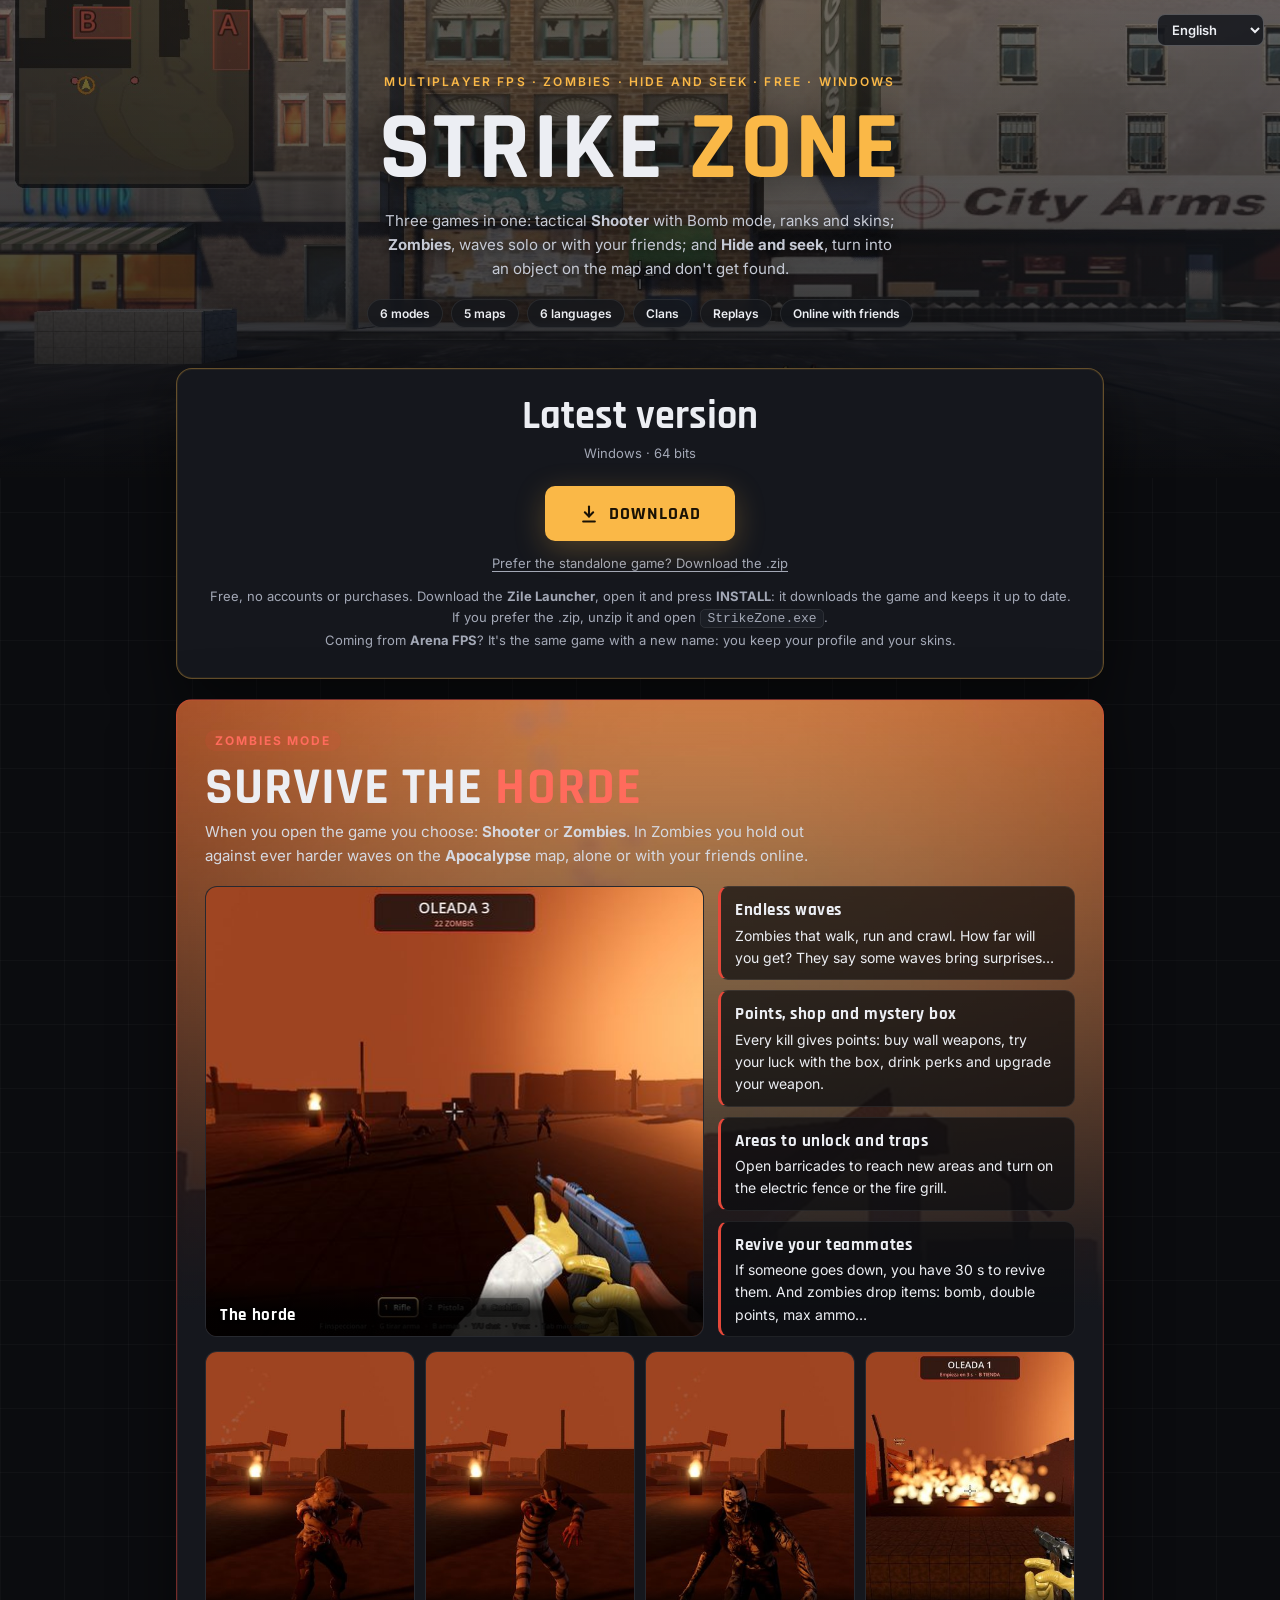
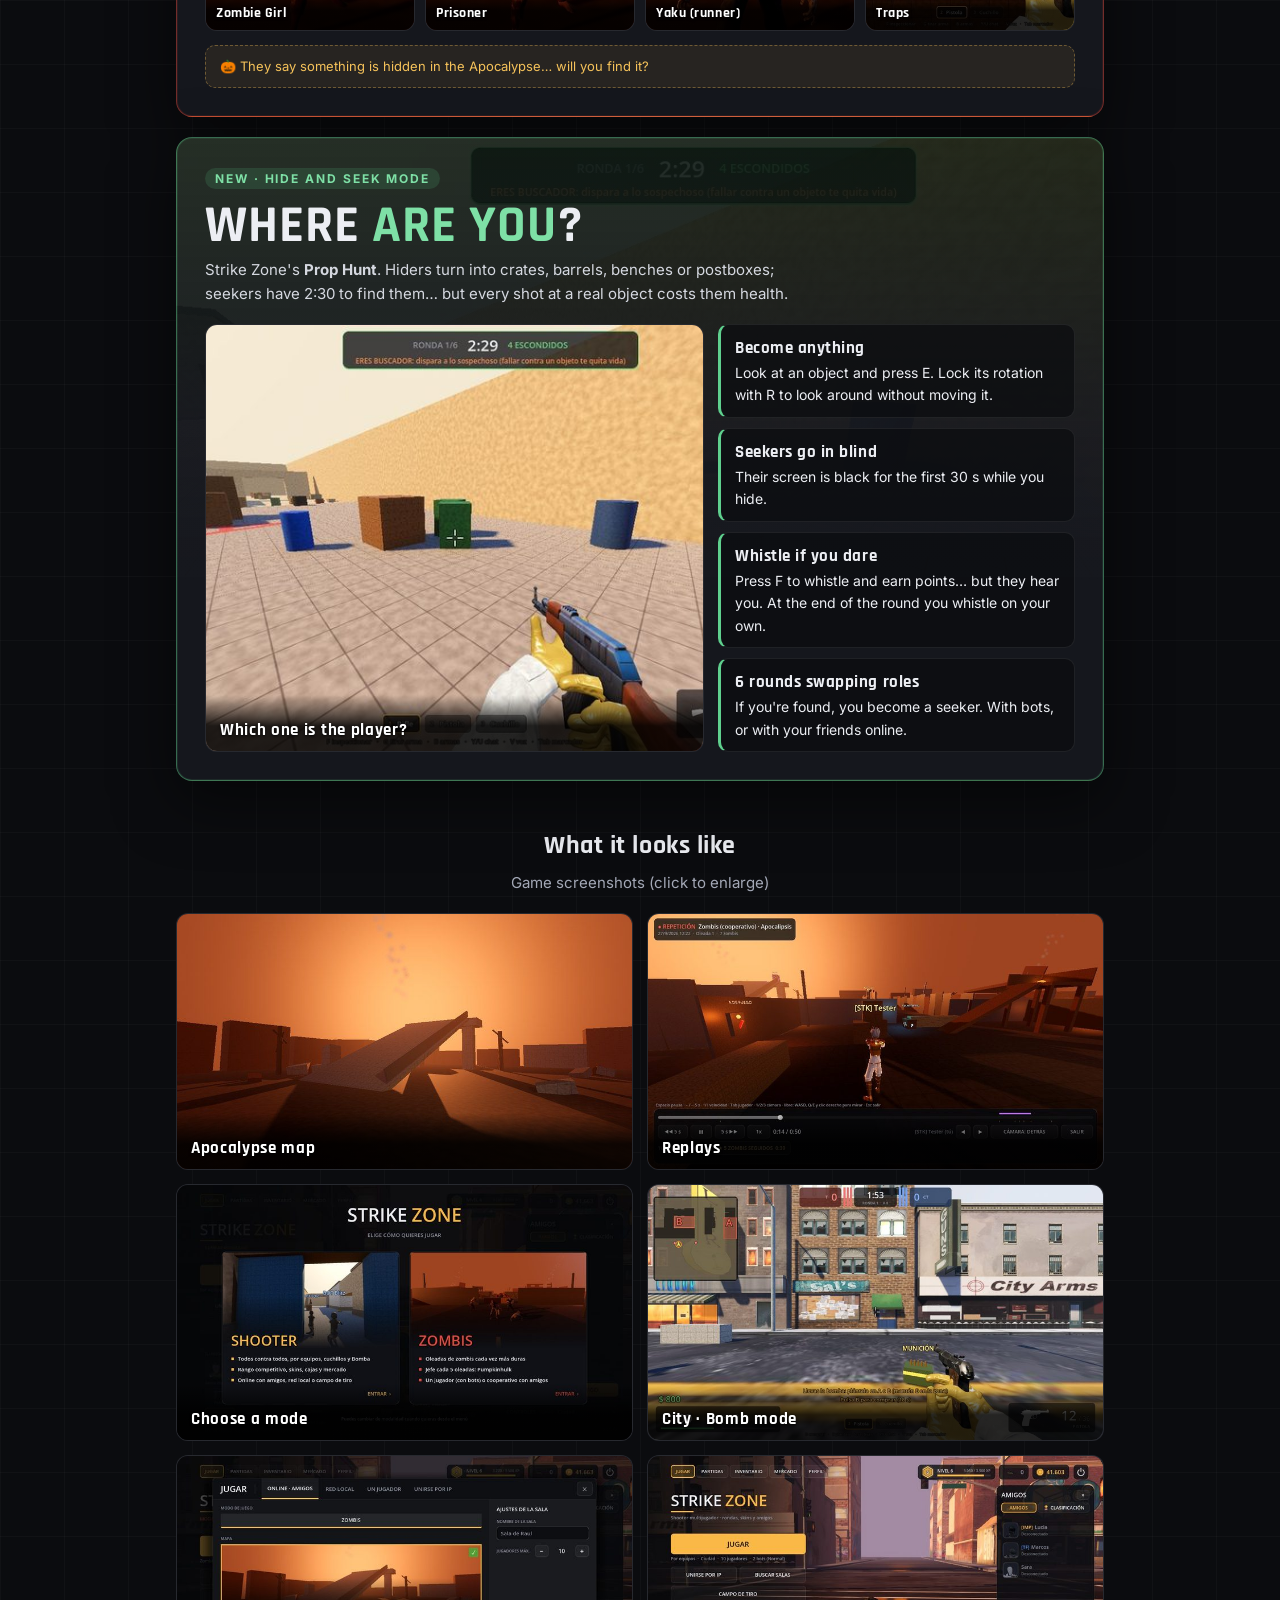
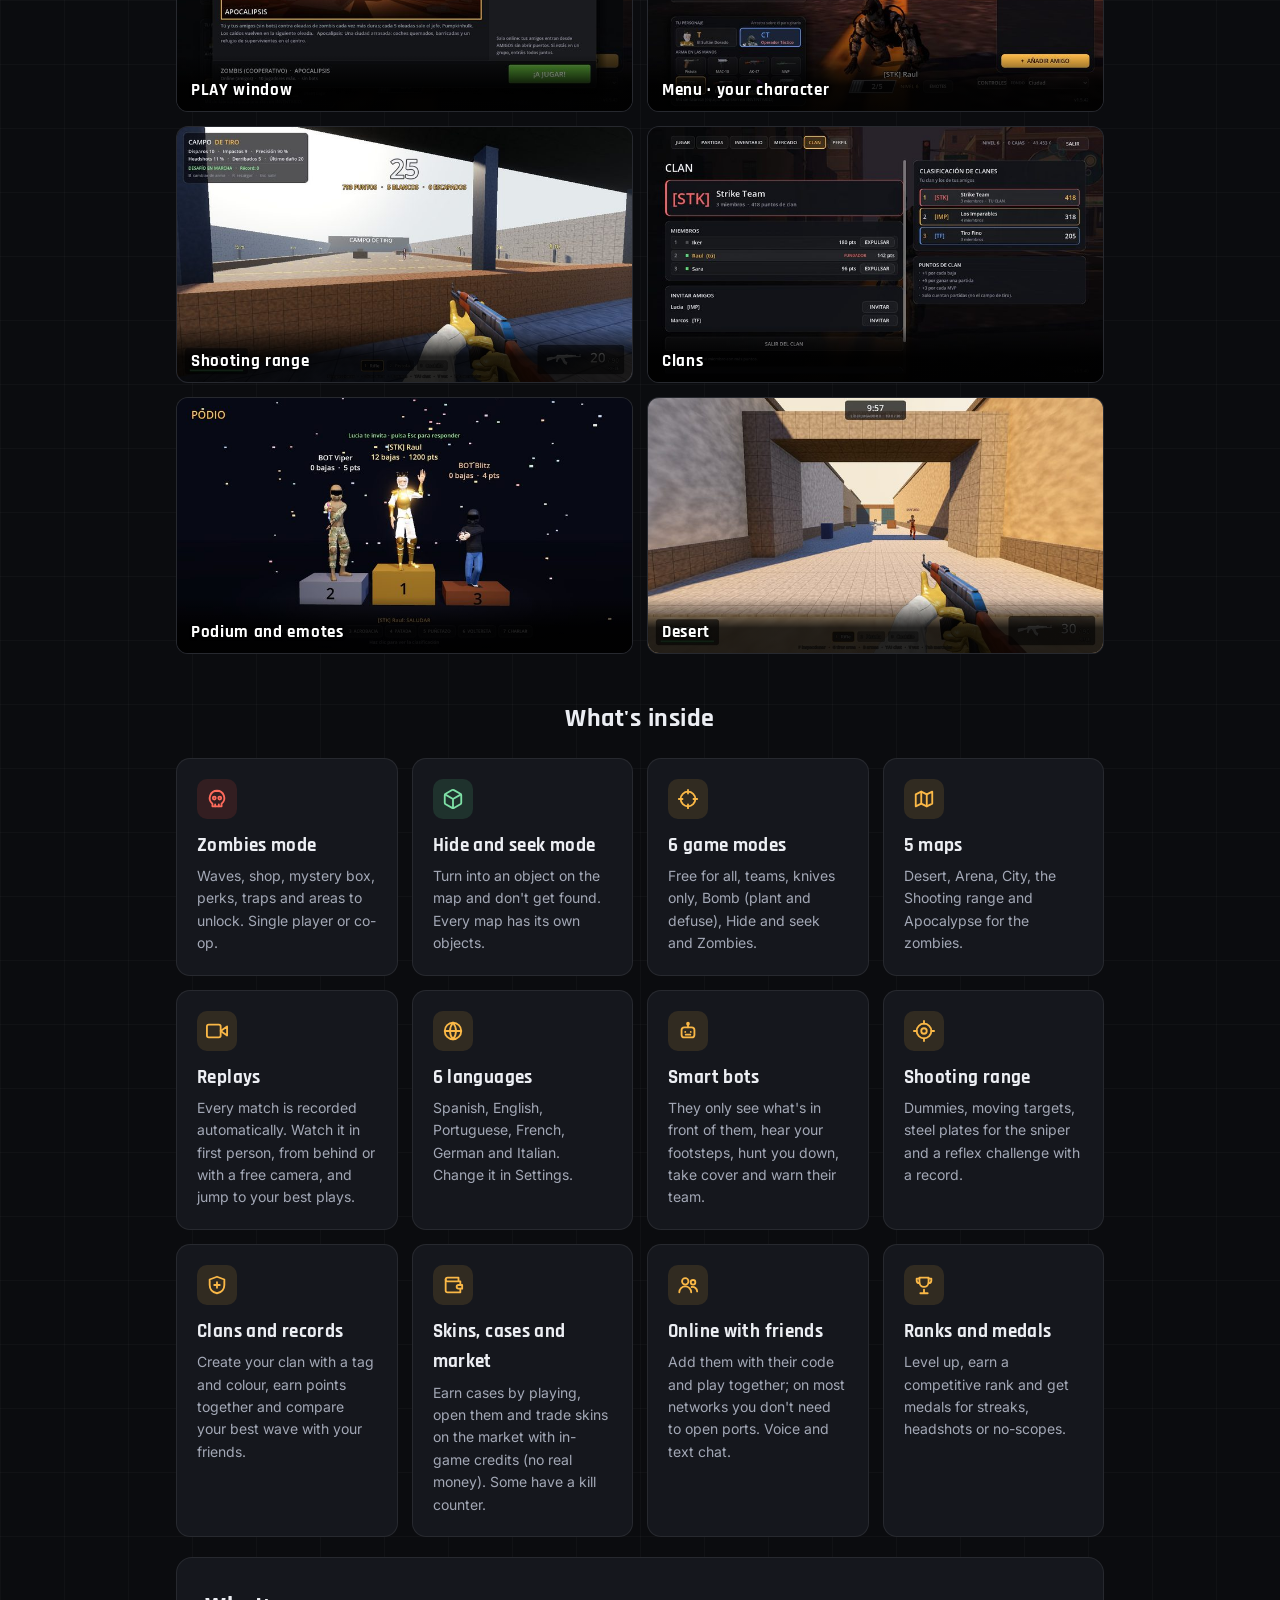
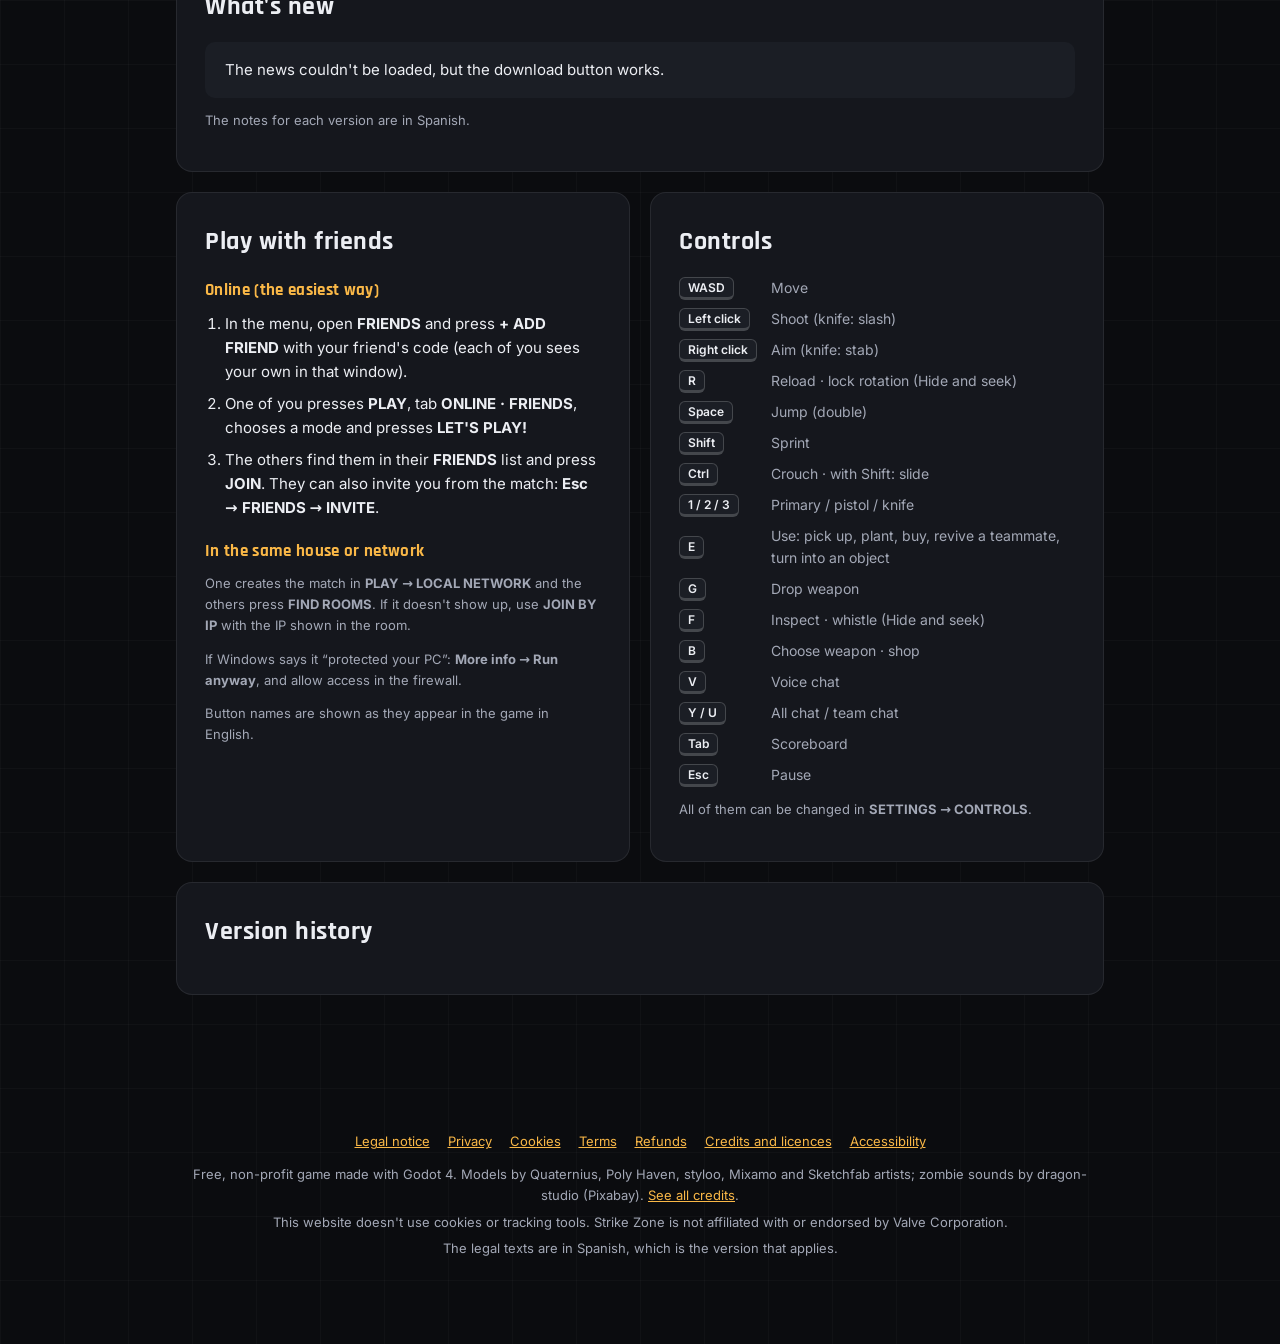
==== index.html @ 3d62cbe4 "Zile Launcher v1.0.0" ====
<!doctype html>
<html lang="es">
<head>
<meta charset="utf-8">
<meta name="viewport" content="width=device-width, initial-scale=1">
<title>Strike Zone — Descarga</title>
<meta name="description" content="Shooter multijugador gratis para Windows con modo Zombis y modo Escondite (Prop Hunt). Modo Bomba, rangos, skins, clanes, bots, repeticiones y 6 idiomas. Juega con tus amigos por internet o en red local.">
<meta name="theme-color" content="#0b0c0f">
<!-- Tarjeta al compartir el enlace (WhatsApp, Discord, X...) -->
<meta property="og:type" content="website">
<meta property="og:title" content="Strike Zone — Descarga gratis">
<meta property="og:description" content="Shooter multijugador, Zombis cooperativo y Escondite (Prop Hunt) para jugar con tus amigos. Gratis y en 6 idiomas.">
<meta property="og:image" content="https://newzile.github.io/arena-fps/img/og.jpg">
<meta property="og:url" content="https://newzile.github.io/arena-fps/">
<meta name="twitter:card" content="summary_large_image">
<link rel="icon" href="data:image/svg+xml,%3Csvg xmlns='http://www.w3.org/2000/svg' viewBox='0 0 64 64'%3E%3Crect width='64' height='64' rx='14' fill='%230b0c0f'/%3E%3Ccircle cx='32' cy='32' r='17' fill='none' stroke='%23fab847' stroke-width='5'/%3E%3Cpath d='M32 6v14M32 44v14M6 32h14M44 32h14' stroke='%23fab847' stroke-width='5' stroke-linecap='round'/%3E%3Ccircle cx='32' cy='32' r='3.5' fill='%23fab847'/%3E%3C/svg%3E">
<meta name="referrer" content="strict-origin-when-cross-origin">
<link rel="preload" href="fonts/inter.woff2" as="font" type="font/woff2" crossorigin>
<script>document.documentElement.classList.add("js");</script>
<style>
  /* Fuentes servidas desde esta web: no se conecta a Google Fonts. */
  @font-face { font-family: Inter; font-style: normal; font-weight: 400 700; font-display: swap; src: url("fonts/inter.woff2") format("woff2"); }
  @font-face { font-family: Rajdhani; font-style: normal; font-weight: 600; font-display: swap; src: url("fonts/rajdhani-600.woff2") format("woff2"); }
  @font-face { font-family: Rajdhani; font-style: normal; font-weight: 700; font-display: swap; src: url("fonts/rajdhani-700.woff2") format("woff2"); }
  :root {
    --bg: #0b0c0f;
    --card: #15171d;
    --card-2: #1b1e25;
    --line: rgba(255,255,255,0.08);
    --text: #eceef3;
    --dim: #a3a8b6;
    --accent: #fab847;
    --accent-ink: #1a1205;
    --ok: #5fd08e;
  }
  * { box-sizing: border-box; }
  [hidden] { display: none !important; }
  html, body { margin: 0; }
  html { scroll-behavior: smooth; }
  body {
    background: var(--bg);
    color: var(--text);
    font: 15px/1.6 Inter, system-ui, sans-serif;
    background-image:
      linear-gradient(rgba(255,255,255,0.025) 1px, transparent 1px),
      linear-gradient(90deg, rgba(255,255,255,0.025) 1px, transparent 1px);
    background-size: 64px 64px, 64px 64px;
    min-height: 100vh;
    overflow-x: hidden;
  }
  img { max-width: 100%; display: block; }
  .wrap { max-width: 960px; margin: 0 auto; padding: 0 16px 80px; }
  h1, h2, h3, .display { font-family: Rajdhani, Inter, sans-serif; letter-spacing: 0.02em; }

  /* --- Cabecera con captura del juego de fondo --- */
  .top {
    position: relative;
    padding: 72px 16px 150px;
    text-align: center;
    background:
      linear-gradient(180deg, rgba(11,12,15,0.55) 0%, rgba(11,12,15,0.75) 60%, var(--bg) 100%),
      radial-gradient(900px 500px at 50% 0%, rgba(250,184,71,0.18), transparent 70%),
      url("img/ciudad.jpg") center 35% / cover no-repeat;
  }
  .top .kicker { color: var(--accent); font-size: 12px; font-weight: 600; letter-spacing: 0.18em; }
  .top h1 { font-size: clamp(52px, 11vw, 96px); line-height: 1; margin: 10px 0 12px; text-shadow: 0 4px 30px rgba(0,0,0,0.6); }
  .top h1 span { color: var(--accent); }
  .top p { color: #c5c9d4; margin: 0 auto; max-width: 520px; text-shadow: 0 2px 10px rgba(0,0,0,0.8); }
  .chips { display: flex; flex-wrap: wrap; justify-content: center; gap: 8px; margin-top: 18px; }
  .chip { font-size: 12px; font-weight: 600; color: var(--text); background: rgba(21,23,29,0.75); border: 1px solid var(--line); padding: 4px 12px; border-radius: 20px; backdrop-filter: blur(4px); }

  .card {
    background: var(--card);
    border: 1px solid var(--line);
    border-radius: 16px;
    padding: 28px;
    margin-bottom: 20px;
  }
  .hero {
    position: relative;
    margin-top: -110px;
    text-align: center;
    border-color: rgba(250,184,71,0.35);
    box-shadow: 0 20px 60px rgba(0,0,0,0.55), 0 0 0 1px rgba(250,184,71,0.08) inset;
  }
  .version { font-family: Rajdhani, sans-serif; font-size: 40px; font-weight: 700; line-height: 1; }
  .meta { color: var(--dim); font-size: 13px; margin: 6px 0 22px; }
  .btn {
    position: relative; overflow: hidden;
    display: inline-flex; align-items: center; gap: 10px;
    background: var(--accent); color: var(--accent-ink);
    font: 700 18px Rajdhani, sans-serif; letter-spacing: 0.06em;
    padding: 16px 34px; border-radius: 10px; text-decoration: none;
    box-shadow: 0 8px 30px rgba(250,184,71,0.25);
    transition: transform .12s ease, filter .12s ease, box-shadow .12s ease;
  }
  .btn:hover { filter: brightness(1.08); transform: translateY(-1px); box-shadow: 0 10px 40px rgba(250,184,71,0.4); }
  .btn:focus-visible { outline: 2px solid #fff; outline-offset: 3px; }
  .btn svg { width: 20px; height: 20px; }
  /* brillo que cruza el botón de vez en cuando */
  .btn::after {
    content: ""; position: absolute; top: 0; left: -60%; width: 40%; height: 100%;
    background: linear-gradient(100deg, transparent, rgba(255,255,255,0.45), transparent);
    transform: skewX(-20deg);
    animation: shine 4.5s ease-in-out infinite;
  }
  @keyframes shine { 0%, 70% { left: -60%; } 100% { left: 130%; } }
  .downloads { color: var(--ok); font-size: 13px; font-weight: 600; margin-top: 14px; }
  .small { color: var(--dim); font-size: 13px; margin-top: 12px; }
  .alt-dl { margin-top: 12px; font-size: 13px; }
  .alt-dl a { color: var(--dim); text-decoration: underline; text-underline-offset: 3px; }
  .alt-dl a:hover, .alt-dl a:focus-visible { color: #fff; }
  .new-badge { display: inline-block; background: rgba(95,208,142,0.15); color: var(--ok); font-size: 11px; font-weight: 600; letter-spacing: .08em; padding: 3px 10px; border-radius: 20px; margin-bottom: 12px; }

  h2 { font-size: 26px; margin: 0 0 14px; }
  .section-title { text-align: center; margin: 44px 0 18px; }
  .section-title h2 { margin: 0; }
  .section-title p { color: var(--dim); margin: 4px 0 0; }

  /* --- Galería --- */
  .gallery { display: grid; grid-template-columns: repeat(2, 1fr); gap: 14px; margin-bottom: 20px; }
  .shot {
    position: relative; padding: 0; border: 1px solid var(--line); border-radius: 12px; overflow: hidden;
    background: var(--card); cursor: zoom-in; aspect-ratio: 16 / 9;
  }
  .shot img { width: 100%; height: 100%; object-fit: cover; transition: transform .35s ease; }
  .shot:hover img { transform: scale(1.04); }
  .shot:focus-visible { outline: 2px solid var(--accent); outline-offset: 2px; }
  .shot span {
    position: absolute; left: 0; right: 0; bottom: 0; text-align: left;
    padding: 24px 14px 10px; font: 700 17px Rajdhani, sans-serif; letter-spacing: .04em; color: #fff;
    background: linear-gradient(transparent, rgba(0,0,0,0.85) 55%);
    text-shadow: 0 1px 3px #000;
  }
  .lightbox {
    position: fixed; inset: 0; z-index: 10; display: none; align-items: center; justify-content: center;
    background: rgba(0,0,0,0.88); padding: 16px; cursor: zoom-out;
  }
  .lightbox.open { display: flex; }
  .lightbox img { max-height: 84vh; border-radius: 10px; box-shadow: 0 20px 80px rgba(0,0,0,0.6); }
  .lightbox figure { margin: 0; display: flex; flex-direction: column; align-items: center; gap: 10px; }
  .lightbox figcaption { color: var(--text); font-size: 14px; text-align: center; }
  .lb-close {
    position: absolute; top: 14px; right: 14px; background: var(--card); color: var(--text);
    border: 1px solid rgba(255,255,255,0.25); border-radius: 10px; padding: 8px 14px;
    font: 600 14px Inter, sans-serif; cursor: pointer;
  }
  .lb-close:focus-visible { outline: 3px solid #fff; outline-offset: 2px; }
  .skip {
    position: absolute; left: 16px; top: -60px; z-index: 20;
    background: var(--accent); color: var(--accent-ink); font-weight: 600;
    padding: 10px 16px; border-radius: 8px; text-decoration: none;
  }
  .skip:focus { top: 12px; }
  a:focus-visible, .more:focus-visible { outline: 3px solid #fff; outline-offset: 3px; border-radius: 4px; }

  /* --- Características --- */
  .features { display: grid; grid-template-columns: repeat(auto-fit, minmax(210px, 1fr)); gap: 14px; margin-bottom: 20px; }
  .feature { background: var(--card); border: 1px solid var(--line); border-radius: 14px; padding: 20px; transition: border-color .2s ease, transform .2s ease; }
  .feature:hover { border-color: rgba(250,184,71,0.35); transform: translateY(-2px); }
  .feature .ico { width: 40px; height: 40px; border-radius: 10px; display: grid; place-items: center; background: rgba(250,184,71,0.12); color: var(--accent); margin-bottom: 12px; }
  .feature .ico svg { width: 22px; height: 22px; }
  .feature h3 { font-size: 19px; margin: 0 0 4px; }
  .feature p { color: var(--dim); font-size: 14px; margin: 0; }

  .notes { background: var(--card-2); border-radius: 10px; padding: 16px 20px; }
  .notes ul { margin: 0; padding-left: 20px; }
  .notes p { margin: 0 0 8px; }
  .notes p:last-child { margin: 0; }

  .grid { display: grid; grid-template-columns: repeat(auto-fit, minmax(280px, 1fr)); gap: 20px; }
  ol.steps { margin: 0; padding-left: 20px; }
  ol.steps li { margin-bottom: 8px; }
  h3.sub { font-size: 17px; margin: 18px 0 8px; color: var(--accent); }
  h3.sub:first-of-type { margin-top: 0; }
  code { background: var(--card-2); border: 1px solid var(--line); border-radius: 5px; padding: 1px 6px; font-size: 13px; }

  .keys { display: grid; grid-template-columns: auto 1fr; gap: 8px 14px; align-items: center; }
  kbd {
    font: 600 12px Inter, sans-serif; color: var(--text);
    background: var(--card-2); border: 1px solid rgba(255,255,255,0.18); border-bottom-width: 3px;
    border-radius: 6px; padding: 2px 8px; white-space: nowrap; justify-self: start;
  }
  .keys span { color: var(--dim); font-size: 14px; }

  .history { list-style: none; margin: 0; padding: 0; }
  .history li { border-top: 1px solid var(--line); padding: 14px 0; }
  .history li:first-child { border-top: 0; padding-top: 0; }
  .history li.extra { display: none; }
  .history.all li.extra { display: list-item; }
  .history .row { display: flex; justify-content: space-between; gap: 12px; flex-wrap: wrap; }
  .history .v { font-family: Rajdhani, sans-serif; font-weight: 700; font-size: 18px; }
  .history .d { color: var(--dim); font-size: 13px; }
  .history .n { color: var(--dim); font-size: 14px; margin-top: 4px; white-space: pre-line; }
  .history a { color: var(--accent); font-size: 13px; }
  .more {
    display: block; width: 100%; margin-top: 14px; padding: 10px;
    background: var(--card-2); color: var(--text); border: 1px solid var(--line); border-radius: 10px;
    font: 600 14px Inter, sans-serif; cursor: pointer;
  }
  .more:hover { border-color: rgba(250,184,71,0.35); }
  footer.site { text-align: center; color: var(--dim); font-size: 13px; margin-top: 36px; }
  footer.site nav ul { list-style: none; padding: 0; margin: 0 0 12px; display: flex; flex-wrap: wrap; justify-content: center; gap: 6px 18px; }
  footer.site a { color: var(--accent); }
  footer.site p { margin: 6px 0; }
  /* --- Modo Zombis --- */
  :root { --blood: #e5483a; --blood-text: #ff6b5c; }
  .zombies {
    position: relative; overflow: hidden; border-color: rgba(229,72,58,0.45);
    background: linear-gradient(180deg, rgba(40,10,8,0.2), rgba(21,23,29,1) 60%), url("img/apocalipsis.jpg") center / cover;
    box-shadow: 0 20px 60px rgba(0,0,0,0.5), 0 0 0 1px rgba(229,72,58,0.1) inset;
  }
  .zombies .tag { display: inline-block; font: 700 12px Inter, sans-serif; letter-spacing: .16em; color: var(--blood-text); background: rgba(229,72,58,0.14); padding: 3px 10px; border-radius: 20px; }
  .zombies h2 { font-size: clamp(34px, 7vw, 52px); margin: 10px 0 6px; line-height: 1; }
  .zombies h2 span { color: var(--blood-text); }
  .zombies .lead { color: #d5d8e0; max-width: 620px; margin: 0 0 18px; }
  .zgrid { display: grid; grid-template-columns: 1.4fr 1fr; gap: 14px; align-items: stretch; }
  .zgrid .shot { aspect-ratio: auto; min-height: 220px; }
  .zlist { list-style: none; margin: 0; padding: 0; display: grid; gap: 10px; }
  .zlist li { background: rgba(11,12,15,0.7); border: 1px solid var(--line); border-left: 3px solid var(--blood); border-radius: 10px; padding: 10px 14px; font-size: 14px; }
  .zlist b { font-family: Rajdhani, sans-serif; font-size: 17px; letter-spacing: .03em; display: block; }
  .zcast { display: grid; grid-template-columns: repeat(4, 1fr); gap: 10px; margin-top: 14px; }
  .zcast .shot { aspect-ratio: 3 / 4; }
  .zcast .shot span { font-size: 14px; padding: 18px 10px 8px; }
  .egg { margin-top: 14px; font-size: 13px; color: #f5c25a; background: rgba(245,194,90,0.08); border: 1px dashed rgba(245,194,90,0.35); border-radius: 10px; padding: 10px 14px; }
  .feature.z .ico { background: rgba(229,72,58,0.14); color: var(--blood-text); }
  .feature.z:hover { border-color: rgba(229,72,58,0.45); }
  @media (max-width: 720px) {
    .zgrid { grid-template-columns: 1fr; }
    .zcast { grid-template-columns: repeat(2, 1fr); }
  }

  /* Aparecen suavemente al bajar */
  .js .reveal { opacity: 0; transform: translateY(18px); transition: opacity .6s ease, transform .6s ease; }
  .reveal.in { opacity: 1; transform: none; }
  @media (prefers-reduced-motion: reduce) {
    html { scroll-behavior: auto; }
    .reveal { opacity: 1; transform: none; transition: none; }
    .btn::after { display: none; }
    .shot img, .feature { transition: none; }
  }
  @media (max-width: 620px) {
    .gallery { grid-template-columns: 1fr; }
  }
  @media (max-width: 520px) {
    .top { padding: 48px 16px 130px; }
    .card { padding: 20px; }
    .btn { width: 100%; justify-content: center; }
  }
  /* --- Selector de idioma --- */
  .langbar { position: absolute; top: 14px; right: 16px; z-index: 5; }
  .langbar select {
    font: 600 13px Inter, sans-serif; color: var(--text); background: rgba(21,23,29,0.85);
    border: 1px solid rgba(255,255,255,0.25); border-radius: 8px; padding: 6px 10px; cursor: pointer;
  }
  .langbar select:focus-visible { outline: 3px solid #fff; outline-offset: 2px; }
  .sr-only { position: absolute; width: 1px; height: 1px; overflow: hidden; clip: rect(0 0 0 0); white-space: nowrap; }
  /* --- Modo Escondite --- */
  :root { --prop: #5fd08e; --prop-text: #7ee0a6; }
  .props {
    position: relative; overflow: hidden; border-color: rgba(95,208,142,0.45);
    background: linear-gradient(180deg, rgba(8,20,13,0.88), rgba(21,23,29,0.97) 45%, rgba(21,23,29,1) 70%), url("img/escondite.jpg") center / cover;
    box-shadow: 0 20px 60px rgba(0,0,0,0.5), 0 0 0 1px rgba(95,208,142,0.1) inset;
  }
  .props .tag { display: inline-block; font: 700 12px Inter, sans-serif; letter-spacing: .16em; color: var(--prop-text); background: rgba(95,208,142,0.14); padding: 3px 10px; border-radius: 20px; }
  .props h2 { font-size: clamp(34px, 7vw, 52px); margin: 10px 0 6px; line-height: 1; }
  .props h2 span { color: var(--prop-text); }
  .props .lead { color: #d5d8e0; max-width: 620px; margin: 0 0 18px; }
  .props .zlist li { border-left-color: var(--prop); }
  .feature.p .ico { background: rgba(95,208,142,0.14); color: var(--prop-text); }
  .feature.p:hover { border-color: rgba(95,208,142,0.45); }
</style>
</head>
<body>
<a class="skip" href="#contenido" data-i18n="skip">Saltar al contenido</a>
<header class="top">
  <div class="langbar">
    <label for="lang" class="sr-only" data-i18n="lang_label">Idioma</label>
    <select id="lang" aria-label="Idioma / Language">
      <option value="es">Español</option>
      <option value="en">English</option>
      <option value="pt">Português</option>
      <option value="fr">Français</option>
      <option value="de">Deutsch</option>
      <option value="it">Italiano</option>
    </select>
  </div>
  <div class="kicker" data-i18n="kicker">FPS MULTIJUGADOR · ZOMBIS · ESCONDITE · GRATIS · WINDOWS</div>
  <h1>STRIKE <span>ZONE</span></h1>
  <p data-i18n="lead">Tres juegos en uno: <b>Shooter</b> táctico con modo Bomba, rangos y skins; <b>Zombis</b>, oleadas para un jugador o con tus amigos; y <b>Escondite</b>, conviértete en un objeto del mapa y que no te encuentren.</p>
  <div class="chips">
    <span class="chip" data-i18n="chip1">6 modos</span><span class="chip" data-i18n="chip2">5 mapas</span><span class="chip" data-i18n="chip3">6 idiomas</span><span class="chip" data-i18n="chip4">Clanes</span><span class="chip" data-i18n="chip5">Repeticiones</span><span class="chip" data-i18n="chip6">Online con amigos</span>
  </div>
</header>

<main class="wrap" id="contenido">
  <section class="card hero" aria-labelledby="version">
    <div class="new-badge" id="badge" hidden data-i18n="new_badge">NUEVA VERSIÓN</div>
    <div class="version" id="version" data-i18n="latest">Última versión</div>
    <div class="meta" id="meta">Windows · 64 bits</div>
    <a class="btn" id="download" href="https://github.com/NewZile/arena-fps/releases/download/launcher/ZileLauncher.exe" aria-label="Descargar Zile Launcher para Windows (instala y actualiza Strike Zone)">
      <svg viewBox="0 0 24 24" fill="none" stroke="currentColor" stroke-width="2.5" stroke-linecap="round" stroke-linejoin="round" aria-hidden="true"><path d="M12 3v12"/><path d="m7 10 5 5 5-5"/><path d="M5 21h14"/></svg>
      <span data-i18n="download">DESCARGAR</span>
    </a>
    <div class="alt-dl"><a id="download-zip" href="#" data-i18n="dl_zip_plain">¿Prefieres el juego suelto? Descarga el .zip</a></div>
    <div class="downloads" id="downloads" hidden></div>
    <div class="small" data-i18n="dl_help">Gratis, sin cuentas ni compras. Descarga el <b>Zile Launcher</b>, ábrelo y pulsa <b>INSTALAR</b>: descarga el juego y lo mantiene al día. Si prefieres el .zip, descomprímelo y abre <code>StrikeZone.exe</code>.<br>¿Venías de <b>Arena FPS</b>? Es el mismo juego con otro nombre: conservas tu perfil y tus skins.</div>
  </section>

  <section class="card zombies reveal">
    <span class="tag" data-i18n="z_tag">MODO ZOMBIS</span>
    <h2 data-i18n="z_title">SOBREVIVE A LA <span>HORDA</span></h2>
    <p class="lead" data-i18n="z_lead">Al abrir el juego eliges modalidad: <b>Shooter</b> o <b>Zombis</b>. En Zombis aguantáis oleadas cada vez más duras en el mapa <b>Apocalipsis</b>, tú solo o con tus amigos por internet.</p>
    <div class="zgrid">
      <button class="shot" data-full="img/zombis.jpg"><img src="img/zombis_s.jpg" alt="La horda de zombis llegando por la calle en el mapa Apocalipsis" data-i18n-alt="alt_horde" loading="lazy"><span data-i18n="cap_horde">La horda</span></button>
      <ul class="zlist">
        <li data-i18n="z1"><b>Oleadas sin fin</b>Zombis que andan, corren y se arrastran. ¿Hasta qué oleada llegaréis? Dicen que algunas traen sorpresas…</li>
        <li data-i18n="z2"><b>Puntos, tienda y caja misteriosa</b>Cada baja da puntos: compra armas en las paredes, prueba suerte con la caja, bebe ventajas y mejora tu arma.</li>
        <li data-i18n="z3"><b>Zonas por abrir y trampas</b>Abre barricadas para llegar a nuevas zonas y enciende la valla eléctrica o la parrilla de fuego.</li>
        <li data-i18n="z4"><b>Levanta a tus compañeros</b>Si alguien cae, tienes 30 s para levantarlo. Y los zombis sueltan objetos: bomba, puntos dobles, munición…</li>
      </ul>
    </div>
    <div class="zcast">
      <button class="shot" data-full="img/z_girl.jpg"><img src="img/z_girl_s.jpg" alt="Zombi: chica zombi" data-i18n-alt="alt_zgirl" loading="lazy"><span>Zombie Girl</span></button>
      <button class="shot" data-full="img/z_prisoner.jpg"><img src="img/z_prisoner_s.jpg" alt="Zombi: prisionero" data-i18n-alt="alt_zpris" loading="lazy"><span data-i18n="cap_pris">Prisionero</span></button>
      <button class="shot" data-full="img/z_yaku.jpg"><img src="img/z_yaku_s.jpg" alt="Zombi: Yaku corriendo" data-i18n-alt="alt_zyaku" loading="lazy"><span data-i18n="cap_yaku">Yaku (corredor)</span></button>
      <button class="shot" data-full="img/trampas.jpg"><img src="img/trampas_s.jpg" alt="La trampa de fuego encendida en la calle del refugio" data-i18n-alt="alt_trap" loading="lazy"><span data-i18n="cap_trap">Trampas</span></button>
    </div>
    <div class="egg" data-i18n="egg">🎃 Dicen que en el Apocalipsis hay algo escondido… ¿lo encontrarás?</div>
  </section>

  <section class="card props reveal">
    <span class="tag" data-i18n="p_tag">NUEVO · MODO ESCONDITE</span>
    <h2 data-i18n="p_title">¿DÓNDE <span>ESTÁS</span>?</h2>
    <p class="lead" data-i18n="p_lead">El <b>Prop Hunt</b> de Strike Zone. Los escondidos se convierten en cajas, barriles, bancos o buzones; los buscadores tienen 2:30 para encontrarlos… pero cada disparo a un objeto de verdad les quita vida.</p>
    <div class="zgrid">
      <button class="shot" data-full="img/escondite.jpg"><img src="img/escondite_s.jpg" alt="Objetos en el mapa Desierto: uno de ellos es un jugador escondido" data-i18n-alt="alt_props" loading="lazy"><span data-i18n="cap_props">¿Cuál es el jugador?</span></button>
      <ul class="zlist">
        <li data-i18n="p1"><b>Conviértete en lo que quieras</b>Mira un objeto y pulsa E. Fija su giro con R para mirar alrededor sin moverlo.</li>
        <li data-i18n="p2"><b>Los buscadores, a ciegas</b>Tienen la pantalla en negro los primeros 30 s mientras os escondéis.</li>
        <li data-i18n="p3"><b>Silba si te atreves</b>Con F silbas y ganas puntos… pero te oyen. Al final de la ronda silbáis solos.</li>
        <li data-i18n="p4"><b>6 rondas cambiando de papel</b>Si te encuentran, pasas a buscar. Con bots, o con tus amigos por internet.</li>
      </ul>
    </div>
  </section>

  <div class="section-title reveal"><h2 data-i18n="gal_title">Así se ve</h2><p data-i18n="gal_sub">Capturas del juego (haz clic para verlas en grande)</p></div>
  <div class="gallery reveal">
    <button class="shot" data-full="img/apocalipsis.jpg"><img src="img/apocalipsis_s.jpg" alt="El mapa Apocalipsis al atardecer" data-i18n-alt="alt_apo" loading="lazy"><span data-i18n="cap_apo">Mapa Apocalipsis</span></button>
    <button class="shot" data-full="img/repeticiones.jpg"><img src="img/repeticiones_s.jpg" alt="El reproductor de repeticiones con la cámara detrás del jugador" data-i18n-alt="alt_rep" loading="lazy"><span data-i18n="cap_rep">Repeticiones</span></button>
    <button class="shot" data-full="img/modalidad.jpg"><img src="img/modalidad_s.jpg" alt="Pantalla para elegir modalidad: Shooter o Zombis" data-i18n-alt="alt_mod" loading="lazy"><span data-i18n="cap_mod">Elige modalidad</span></button>
    <button class="shot" data-full="img/ciudad.jpg"><img src="img/ciudad_s.jpg" alt="Mapa Ciudad en modo Bomba, con una caja de munición" data-i18n-alt="alt_city" loading="lazy"><span data-i18n="cap_city">Ciudad · modo Bomba</span></button>
    <button class="shot" data-full="img/jugar.jpg"><img src="img/jugar_s.jpg" alt="Ventana JUGAR con los modos y las tarjetas de mapa" data-i18n-alt="alt_play" loading="lazy"><span data-i18n="cap_play">Ventana JUGAR</span></button>
    <button class="shot" data-full="img/menu.jpg"><img src="img/menu_s.jpg" alt="Menú principal con tu personaje, nivel, cajas y créditos" data-i18n-alt="alt_menu" loading="lazy"><span data-i18n="cap_menu">Menú · tu personaje</span></button>
    <button class="shot" data-full="img/campo.jpg"><img src="img/campo_s.jpg" alt="Campo de tiro con el desafío de reflejos" data-i18n-alt="alt_range" loading="lazy"><span data-i18n="cap_range">Campo de tiro</span></button>
    <button class="shot" data-full="img/clan.jpg"><img src="img/clan_s.jpg" alt="Pantalla del clan con miembros y clasificación de clanes" data-i18n-alt="alt_clan" loading="lazy"><span data-i18n="cap_clan">Clanes</span></button>
    <button class="shot" data-full="img/podio.jpg"><img src="img/podio_s.jpg" alt="Podio del final de la partida con emotes" data-i18n-alt="alt_podium" loading="lazy"><span data-i18n="cap_podium">Podio y emotes</span></button>
    <button class="shot" data-full="img/desierto.jpg"><img src="img/desierto_s.jpg" alt="Mapa Desierto con un bot al fondo" data-i18n-alt="alt_desert" loading="lazy"><span data-i18n="cap_desert">Desierto</span></button>
  </div>

  <div class="section-title reveal"><h2 data-i18n="feat_title">Qué trae</h2></div>
  <div class="features">
    <div class="feature reveal z">
      <div class="ico"><svg viewBox="0 0 24 24" fill="none" stroke="currentColor" stroke-width="2" stroke-linecap="round" stroke-linejoin="round" aria-hidden="true"><path d="M12 3a8 8 0 0 0-5 14.2V20h10v-2.8A8 8 0 0 0 12 3z"/><circle cx="9" cy="11" r="1.6"/><circle cx="15" cy="11" r="1.6"/><path d="M10 20v-2M14 20v-2"/></svg></div>
      <h3 data-i18n="f_z_t">Modo Zombis</h3>
      <p data-i18n="f_z_p">Oleadas, tienda, caja misteriosa, ventajas, trampas y zonas por abrir. Para un jugador o cooperativo.</p>
    </div>
    <div class="feature reveal p">
      <div class="ico"><svg viewBox="0 0 24 24" fill="none" stroke="currentColor" stroke-width="2" stroke-linecap="round" stroke-linejoin="round" aria-hidden="true"><path d="M21 16V8a2 2 0 0 0-1-1.73l-7-4a2 2 0 0 0-2 0l-7 4A2 2 0 0 0 3 8v8a2 2 0 0 0 1 1.73l7 4a2 2 0 0 0 2 0l7-4A2 2 0 0 0 21 16z"/><path d="M3.3 7 12 12l8.7-5M12 22V12"/></svg></div>
      <h3 data-i18n="f_p_t">Modo Escondite</h3>
      <p data-i18n="f_p_p">Conviértete en un objeto del mapa y que no te encuentren. Cada mapa tiene sus propios objetos.</p>
    </div>
    <div class="feature reveal">
      <div class="ico"><svg viewBox="0 0 24 24" fill="none" stroke="currentColor" stroke-width="2" stroke-linecap="round" stroke-linejoin="round" aria-hidden="true"><circle cx="12" cy="12" r="8"/><path d="M12 2v4M12 18v4M2 12h4M18 12h4"/></svg></div>
      <h3 data-i18n="f_modes_t">6 modos de juego</h3>
      <p data-i18n="f_modes_p">Todos contra todos, por equipos, solo cuchillos, Bomba (plantar y desactivar), Escondite y Zombis.</p>
    </div>
    <div class="feature reveal">
      <div class="ico"><svg viewBox="0 0 24 24" fill="none" stroke="currentColor" stroke-width="2" stroke-linecap="round" stroke-linejoin="round" aria-hidden="true"><path d="m3 7 6-3 6 3 6-3v13l-6 3-6-3-6 3z"/><path d="M9 4v13M15 7v13"/></svg></div>
      <h3 data-i18n="f_maps_t">5 mapas</h3>
      <p data-i18n="f_maps_p">Desierto, Arena, Ciudad, el Campo de tiro y Apocalipsis para los zombis.</p>
    </div>
    <div class="feature reveal">
      <div class="ico"><svg viewBox="0 0 24 24" fill="none" stroke="currentColor" stroke-width="2" stroke-linecap="round" stroke-linejoin="round" aria-hidden="true"><polygon points="23 7 16 12 23 17 23 7"/><rect x="1" y="5" width="15" height="14" rx="2"/></svg></div>
      <h3 data-i18n="f_rep_t">Repeticiones</h3>
      <p data-i18n="f_rep_p">Cada partida se graba sola. Mírala en primera persona, desde atrás o con cámara libre, y salta a tus mejores jugadas.</p>
    </div>
    <div class="feature reveal">
      <div class="ico"><svg viewBox="0 0 24 24" fill="none" stroke="currentColor" stroke-width="2" stroke-linecap="round" stroke-linejoin="round" aria-hidden="true"><circle cx="12" cy="12" r="9"/><path d="M3 12h18M12 3a14 14 0 0 1 0 18M12 3a14 14 0 0 0 0 18"/></svg></div>
      <h3 data-i18n="f_lang_t">6 idiomas</h3>
      <p data-i18n="f_lang_p">Español, inglés, portugués, francés, alemán e italiano. Se cambia en Ajustes.</p>
    </div>
    <div class="feature reveal">
      <div class="ico"><svg viewBox="0 0 24 24" fill="none" stroke="currentColor" stroke-width="2" stroke-linecap="round" stroke-linejoin="round" aria-hidden="true"><rect x="5" y="8" width="14" height="11" rx="3"/><path d="M12 8V5M9 13h.01M15 13h.01M9.5 16h5"/><circle cx="12" cy="4" r="1"/></svg></div>
      <h3 data-i18n="f_bots_t">Bots listos</h3>
      <p data-i18n="f_bots_p">Ven solo lo que tienen delante, oyen tus pasos, te buscan, se cubren y avisan a su equipo.</p>
    </div>
    <div class="feature reveal">
      <div class="ico"><svg viewBox="0 0 24 24" fill="none" stroke="currentColor" stroke-width="2" stroke-linecap="round" stroke-linejoin="round" aria-hidden="true"><circle cx="12" cy="12" r="3"/><circle cx="12" cy="12" r="8"/><path d="M12 1v3M12 20v3M1 12h3M20 12h3"/></svg></div>
      <h3 data-i18n="f_range_t">Campo de tiro</h3>
      <p data-i18n="f_range_p">Maniquíes, blancos móviles, placas para el sniper y un desafío de reflejos con récord.</p>
    </div>
    <div class="feature reveal">
      <div class="ico"><svg viewBox="0 0 24 24" fill="none" stroke="currentColor" stroke-width="2" stroke-linecap="round" stroke-linejoin="round" aria-hidden="true"><path d="M12 3 4 6v6c0 5 3.5 8 8 9 4.5-1 8-4 8-9V6z"/><path d="M9 12h6M12 9v6"/></svg></div>
      <h3 data-i18n="f_clan_t">Clanes y récords</h3>
      <p data-i18n="f_clan_p">Crea tu clan con etiqueta y color, sumad puntos jugando y compara tu mejor oleada con tus amigos.</p>
    </div>
    <div class="feature reveal">
      <div class="ico"><svg viewBox="0 0 24 24" fill="none" stroke="currentColor" stroke-width="2" stroke-linecap="round" stroke-linejoin="round" aria-hidden="true"><path d="M20 12V8H6a2 2 0 0 1 0-4h12v4"/><path d="M4 6v12a2 2 0 0 0 2 2h14v-4"/><path d="M18 12a2 2 0 0 0 0 4h4v-4z"/></svg></div>
      <h3 data-i18n="f_skins_t">Skins, cajas y mercado</h3>
      <p data-i18n="f_skins_p">Gana cajas jugando, ábrelas y cambia skins en el mercado, con créditos del juego (no se usa dinero real). Algunas llevan un contador de bajas.</p>
    </div>
    <div class="feature reveal">
      <div class="ico"><svg viewBox="0 0 24 24" fill="none" stroke="currentColor" stroke-width="2" stroke-linecap="round" stroke-linejoin="round" aria-hidden="true"><circle cx="9" cy="8" r="3.5"/><path d="M2.5 20a6.5 6.5 0 0 1 13 0"/><circle cx="17.5" cy="9" r="2.5"/><path d="M16 14.2A5 5 0 0 1 22 19"/></svg></div>
      <h3 data-i18n="f_online_t">Online con amigos</h3>
      <p data-i18n="f_online_p">Añádelos con su código y entrad juntos; en la mayoría de redes no hace falta abrir puertos. Chat de voz y de texto.</p>
    </div>
    <div class="feature reveal">
      <div class="ico"><svg viewBox="0 0 24 24" fill="none" stroke="currentColor" stroke-width="2" stroke-linecap="round" stroke-linejoin="round" aria-hidden="true"><path d="M8 21h8M12 17v4"/><path d="M7 4h10v5a5 5 0 0 1-10 0z"/><path d="M17 5h3v2a3 3 0 0 1-3 3M7 5H4v2a3 3 0 0 0 3 3"/></svg></div>
      <h3 data-i18n="f_rank_t">Rangos y medallas</h3>
      <p data-i18n="f_rank_p">Sube de nivel, gana rango competitivo y consigue medallas por rachas, headshots o no-scopes.</p>
    </div>
  </div>

  <section class="card reveal">
    <h2 data-i18n="news_title">Novedades</h2>
    <div class="notes" id="notes"><p data-i18n="loading">Cargando…</p></div>
    <p class="small" data-i18n="notes_lang" hidden>Las notas de cada versión están en español.</p>
  </section>

  <div class="grid">
    <section class="card reveal">
      <h2 data-i18n="friends_title">Jugar con amigos</h2>
      <h3 class="sub" data-i18n="friends_sub1">Por internet (lo más fácil)</h3>
      <ol class="steps">
        <li data-i18n="step1">En el menú, abre <b>AMIGOS</b> y pulsa <b>+ AÑADIR AMIGO</b> con el código de tu amigo (cada uno ve el suyo en esa ventana).</li>
        <li data-i18n="step2">Uno pulsa <b>JUGAR</b>, pestaña <b>ONLINE · AMIGOS</b>, elige modo y pulsa <b>¡A JUGAR!</b></li>
        <li data-i18n="step3">Los demás le buscan en su lista de <b>AMIGOS</b> y pulsan <b>UNIRSE</b>. También puede invitarles desde la partida: <b>Esc → AMIGOS → INVITAR</b>.</li>
      </ol>
      <h3 class="sub" data-i18n="friends_sub2">En la misma casa o red</h3>
      <p class="small" style="margin-top:0" data-i18n="lan_help">Uno crea la partida en <b>JUGAR → RED LOCAL</b> y los demás pulsan <b>BUSCAR SALAS</b>. Si no aparece, usad <b>UNIRSE POR IP</b> con la IP que sale en la sala.</p>
      <p class="small" data-i18n="win_help">Si Windows avisa de que “protegió su PC”: <b>Más información → Ejecutar de todas formas</b>, y permite el acceso en el firewall.</p>
      <p class="small" data-i18n="lang_note">Los nombres de los botones son los del juego en español; si lo tienes en otro idioma, verás su traducción.</p>
    </section>
    <section class="card reveal">
      <h2 data-i18n="controls_title">Controles</h2>
      <div class="keys">
        <kbd>WASD</kbd><span data-i18n="k_move">Moverse</span>
        <kbd data-i18n="k_lclick">Clic izq.</kbd><span data-i18n="k_fire">Disparar (cuchillo: tajo)</span>
        <kbd data-i18n="k_rclick">Clic der.</kbd><span data-i18n="k_aim">Apuntar (cuchillo: puñalada)</span>
        <kbd>R</kbd><span data-i18n="k_reload">Recargar · fijar el giro (Escondite)</span>
        <kbd data-i18n="k_space">Espacio</kbd><span data-i18n="k_jump">Saltar (doble)</span>
        <kbd>Shift</kbd><span data-i18n="k_sprint">Correr</span>
        <kbd>Ctrl</kbd><span data-i18n="k_crouch">Agacharse · con Shift: deslizarse</span>
        <kbd>1 / 2 / 3</kbd><span data-i18n="k_weapons">Principal / pistola / cuchillo</span>
        <kbd>E</kbd><span data-i18n="k_use">Usar: recoger, plantar, comprar, levantar a un compañero, convertirte en objeto</span>
        <kbd>G</kbd><span data-i18n="k_drop">Tirar arma</span>
        <kbd>F</kbd><span data-i18n="k_inspect">Inspeccionar · silbar (Escondite)</span>
        <kbd>B</kbd><span data-i18n="k_buy">Elegir arma · tienda</span>
        <kbd>V</kbd><span data-i18n="k_voice">Hablar por voz</span>
        <kbd>Y / U</kbd><span data-i18n="k_chat">Chat a todos / de equipo</span>
        <kbd>Tab</kbd><span data-i18n="k_tab">Marcador</span>
        <kbd>Esc</kbd><span data-i18n="k_esc">Pausa</span>
      </div>
      <p class="small" data-i18n="k_note">Todas se pueden cambiar en <b>AJUSTES → CONTROLES</b>.</p>
    </section>
  </div>

  <section class="card reveal">
    <h2 data-i18n="history_title">Historial de versiones</h2>
    <ul class="history" id="history"><li class="d" data-i18n="loading">Cargando…</li></ul>
    <button class="more" id="more" type="button" aria-controls="history" aria-expanded="false" hidden></button>
  </section>
</main>

<footer class="site wrap">
  <nav aria-label="Información legal" data-i18n-aria="legal_nav"><ul>
    <li><a href="aviso-legal.html" data-i18n="l_notice">Aviso legal</a></li>
    <li><a href="privacidad.html" data-i18n="l_privacy">Privacidad</a></li>
    <li><a href="cookies.html" data-i18n="l_cookies">Cookies</a></li>
    <li><a href="terminos.html" data-i18n="l_terms">Términos</a></li>
    <li><a href="reembolsos.html" data-i18n="l_refunds">Reembolsos</a></li>
    <li><a href="creditos.html" data-i18n="l_credits">Créditos y licencias</a></li>
    <li><a href="accesibilidad.html" data-i18n="l_access">Accesibilidad</a></li>
  </ul></nav>
  <p data-i18n="foot1">Juego gratuito y sin ánimo de lucro, hecho con Godot 4. Modelos de Quaternius, Poly Haven, styloo, Mixamo y artistas de Sketchfab; sonidos de zombis de dragon-studio (Pixabay). <a href="creditos.html">Ver todos los créditos</a>.</p>
  <p data-i18n="foot2">Esta web no usa cookies ni herramientas de seguimiento. Strike Zone no está afiliado ni respaldado por Valve Corporation.</p>
  <p data-i18n="foot3" hidden>Los textos legales están en español, que es la versión que vale.</p>
</footer>

<div class="lightbox" id="lightbox" role="dialog" aria-modal="true" aria-label="Captura ampliada" data-i18n-aria="lb_label" hidden>
  <button class="lb-close" type="button" data-i18n="close">Cerrar ✕</button>
  <figure><img alt=""><figcaption></figcaption></figure>
</div>

<script src="i18n.js"></script>
<script>
  // La página vive en https://<usuario>.github.io/<repo>/ y lee las
  // versiones publicadas (GitHub Releases) de ese mismo repositorio.
  const owner = location.hostname.split(".")[0];
  const repo = location.pathname.split("/").filter(Boolean)[0] || "";
  const ASSET = "StrikeZone.zip";
  const OLD_ASSET = "ArenaFPS.zip"; // versiones de antes del cambio de nombre
  const isGame = a => a.name === ASSET || a.name === OLD_ASSET;
  const gameAsset = r => (r.assets || []).find(a => a.name === ASSET) || (r.assets || []).find(a => a.name === OLD_ASSET);
  const SHOWN = 5; // versiones visibles antes de "Ver todas"
  const latestUrl = `https://github.com/${owner}/${repo}/releases/latest/download/${ASSET}`;
  const dl = document.getElementById("download");
  // El botón grande baja el Zile Launcher (release "launcher", ver publicar-launcher.ps1);
  // el enlace de debajo, el juego suelto.
  dl.href = `https://github.com/${owner}/${repo}/releases/download/launcher/ZileLauncher.exe`;
  const zipLink = document.getElementById("download-zip");
  zipLink.href = latestUrl; // funciona aunque falle la API
  const T = (k, ...a) => I18N.t(k, ...a);

  const esc = s => s.replace(/[&<>"']/g, c => ({"&":"&amp;","<":"&lt;",">":"&gt;",'"':"&quot;","'":"&#39;"}[c]));
  const fmtDate = iso => new Date(iso).toLocaleDateString(I18N.locale(), { day: "numeric", month: "long", year: "numeric" });

  function renderNotes(text) {
    const lines = (text || "").split(/\r?\n/).map(l => l.trim()).filter(Boolean);
    if (!lines.length) return `<p>${T("no_notes")}</p>`;
    let html = "", inList = false;
    for (const l of lines) {
      const item = l.match(/^[-*•]\s+(.*)/);
      if (item && !inList) { html += "<ul>"; inList = true; }
      if (!item && inList) { html += "</ul>"; inList = false; }
      html += item ? `<li>${esc(item[1])}</li>` : `<p>${esc(l)}</p>`;
    }
    return html + (inList ? "</ul>" : "");
  }

  // Galería: clic (o Intro) para ver la captura en grande; Esc o "Cerrar" para
  // volver. El foco va al botón de cerrar y vuelve a la captura al salir.
  const lb = document.getElementById("lightbox");
  const lbClose = lb.querySelector(".lb-close");
  let lbFrom = null;
  document.querySelectorAll(".shot").forEach(b => {
    b.setAttribute("aria-haspopup", "dialog");
    b.addEventListener("click", () => {
      lbFrom = b;
      const img = lb.querySelector("img");
      img.src = b.dataset.full;
      img.alt = b.querySelector("img").alt;
      lb.querySelector("figcaption").textContent = b.querySelector("img").alt;
      lb.hidden = false;
      lb.classList.add("open");
      lbClose.focus();
    });
  });
  const closeLb = () => {
    if (lb.hidden) return;
    lb.classList.remove("open");
    lb.hidden = true;
    if (lbFrom) lbFrom.focus();
  };
  lb.addEventListener("click", e => { if (e.target === lb || e.target === lbClose) closeLb(); });
  document.addEventListener("keydown", e => {
    if (lb.hidden) return;
    if (e.key === "Escape") closeLb();
    if (e.key === "Tab") { e.preventDefault(); lbClose.focus(); } // el foco no sale del visor
  });

  // Las secciones aparecen al bajar.
  const reveals = document.querySelectorAll(".reveal");
  if ("IntersectionObserver" in window) {
    const io = new IntersectionObserver(entries => entries.forEach(e => {
      if (e.isIntersecting) { e.target.classList.add("in"); io.unobserve(e.target); }
    }), { threshold: 0.12 });
    reveals.forEach(el => io.observe(el));
  } else {
    reveals.forEach(el => el.classList.add("in"));
  }

  // Versiones publicadas: se pintan de nuevo al cambiar de idioma.
  let releases = null;
  function renderReleases() {
    if (releases === null) return;
    if (!releases.length) {
      document.getElementById("notes").innerHTML = `<p>${T("no_releases")}</p>`;
      document.getElementById("history").innerHTML = "";
      return;
    }
    const last = releases[0];
    const asset = gameAsset(last);
    const mb = asset ? (asset.size / 1048576).toFixed(0) : "";
    if (asset) {
      zipLink.href = asset.browser_download_url;
      zipLink.textContent = T("dl_zip", mb);
      zipLink.setAttribute("aria-label", T("dl_aria", last.tag_name) + T("dl_aria_size", mb));
    }
    document.getElementById("version").textContent = last.tag_name;
    dl.setAttribute("aria-label", T("dl_aria_launcher"));
    document.getElementById("meta").textContent =
      T("published", fmtDate(last.published_at)) + (asset ? ` · ${mb} MB` : "") + " · Windows 64 bits";
    if (Date.now() - new Date(last.published_at) < 3 * 86400000) document.getElementById("badge").hidden = false;
    document.getElementById("notes").innerHTML = renderNotes(last.body);
    const total = releases.reduce((n, r) => n + (r.assets || []).filter(isGame)
      .reduce((m, a) => m + (a.download_count || 0), 0), 0);
    if (total > 0) {
      const d = document.getElementById("downloads");
      d.textContent = T("downloads", total.toLocaleString(I18N.locale()));
      d.hidden = false;
    }
    const hist = document.getElementById("history");
    hist.innerHTML = releases.map((r, i) => {
      const a = gameAsset(r);
      return `<li${i >= SHOWN ? ' class="extra"' : ""}><div class="row"><span class="v">${esc(r.tag_name)}</span><span class="d">${fmtDate(r.published_at)}</span></div>` +
        (r.body ? `<div class="n">${esc(r.body)}</div>` : "") +
        (a && r !== last ? `<a href="${a.browser_download_url}">${T("dl_version", esc(r.tag_name))}</a>` : "") + "</li>";
    }).join("");
    const more = document.getElementById("more");
    if (releases.length > SHOWN) {
      more.textContent = hist.classList.contains("all") ? T("less") : T("all_versions", releases.length);
      more.hidden = false;
    }
  }
  document.getElementById("more").addEventListener("click", () => {
    const hist = document.getElementById("history");
    hist.classList.toggle("all");
    document.getElementById("more").setAttribute("aria-expanded", hist.classList.contains("all"));
    renderReleases();
  });
  I18N.onChange(renderReleases);

  fetch(`https://api.github.com/repos/${owner}/${repo}/releases?per_page=100`)
    .then(r => r.ok ? r.json() : Promise.reject(r.status))
    .then(list => { releases = list.filter(r => !r.draft && !r.prerelease && r.tag_name !== "launcher"); renderReleases(); })
    .catch(() => {
      document.getElementById("notes").innerHTML = `<p>${T("releases_error")}</p>`;
      document.getElementById("history").innerHTML = "";
    });
</script>
</body>
</html>
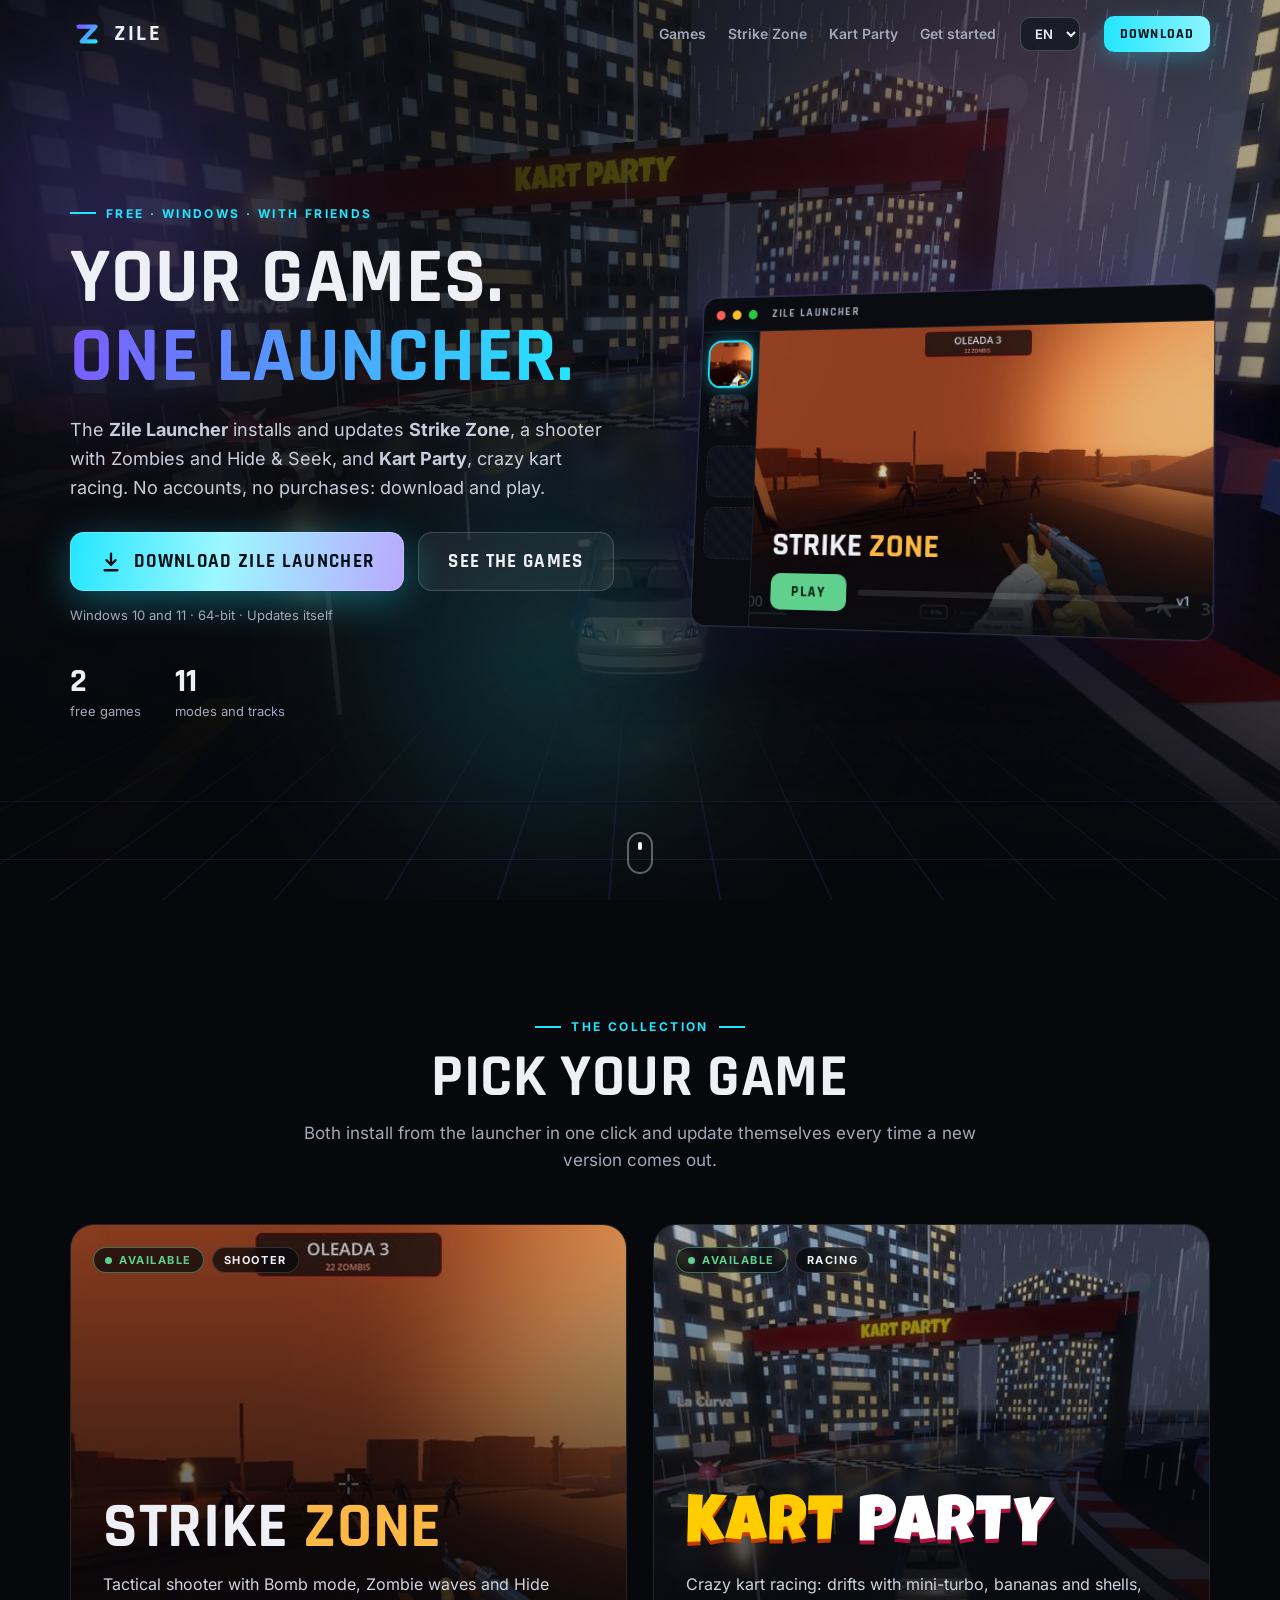
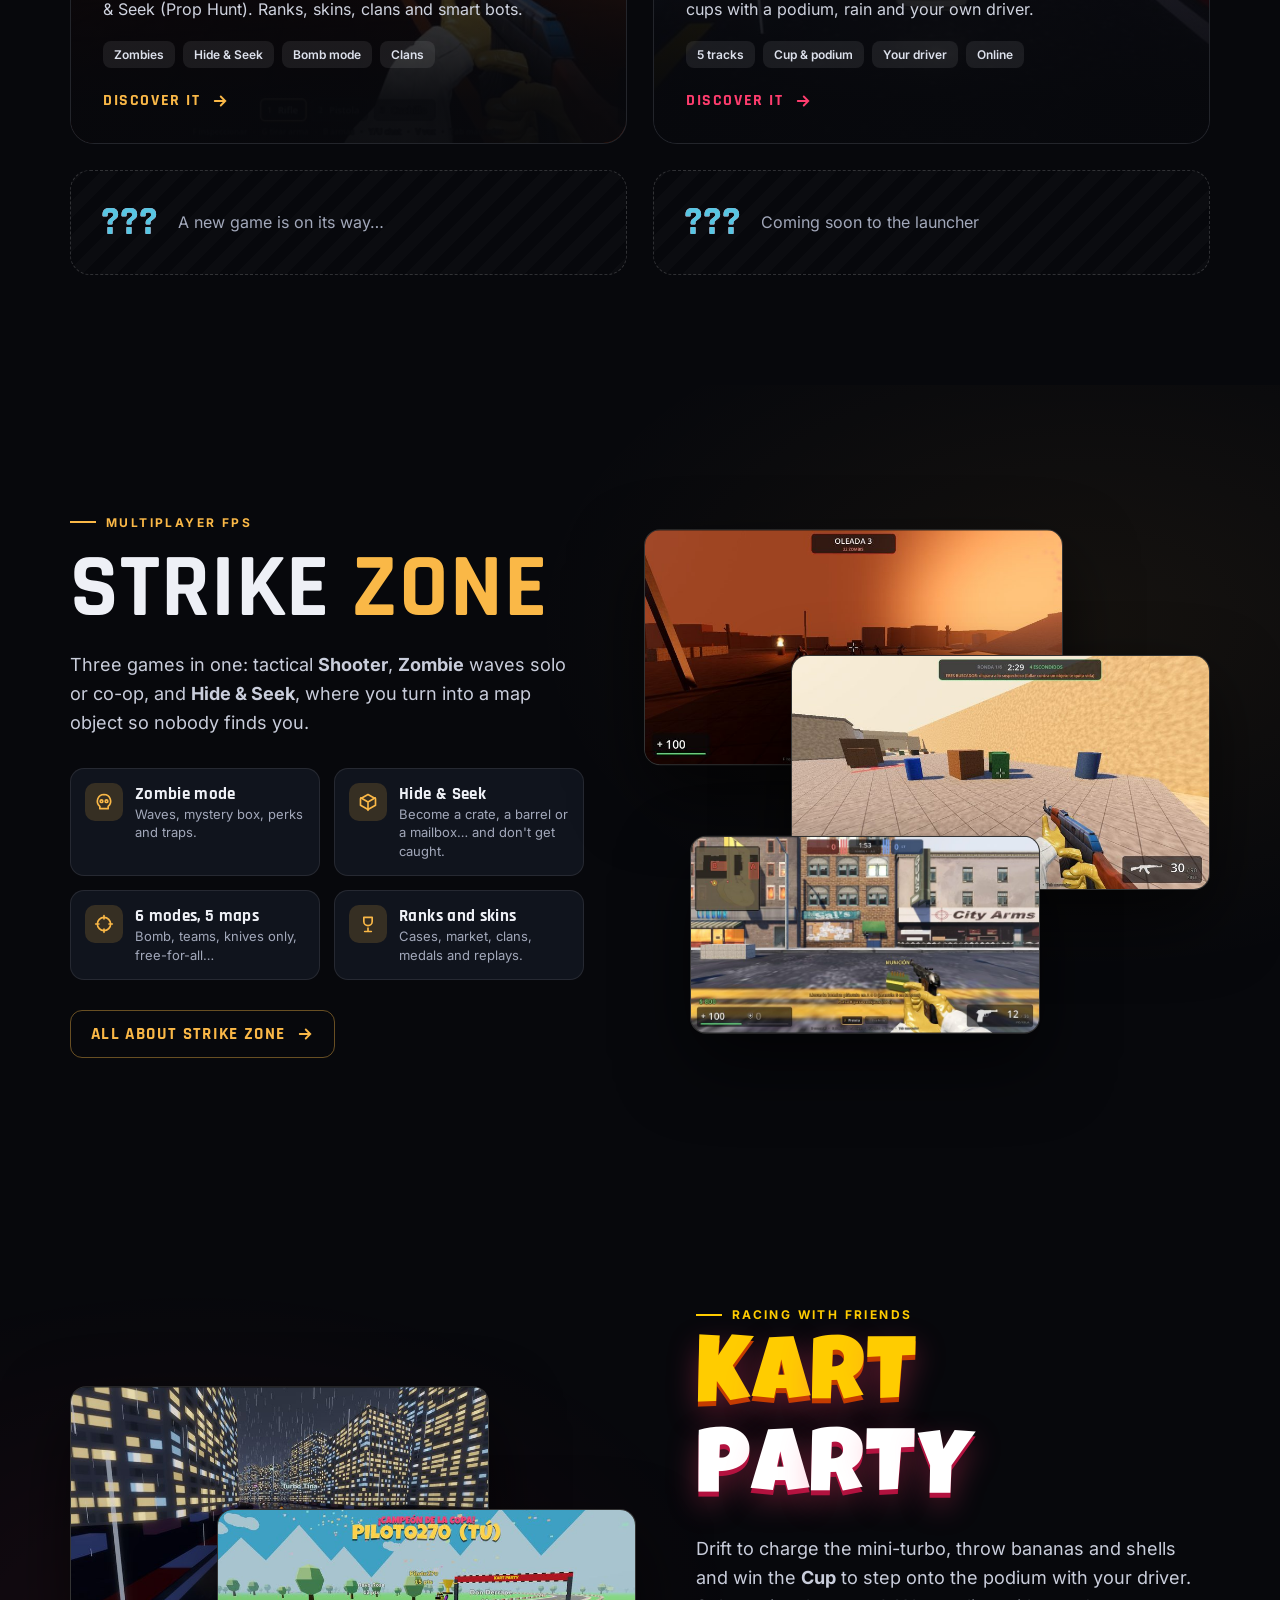
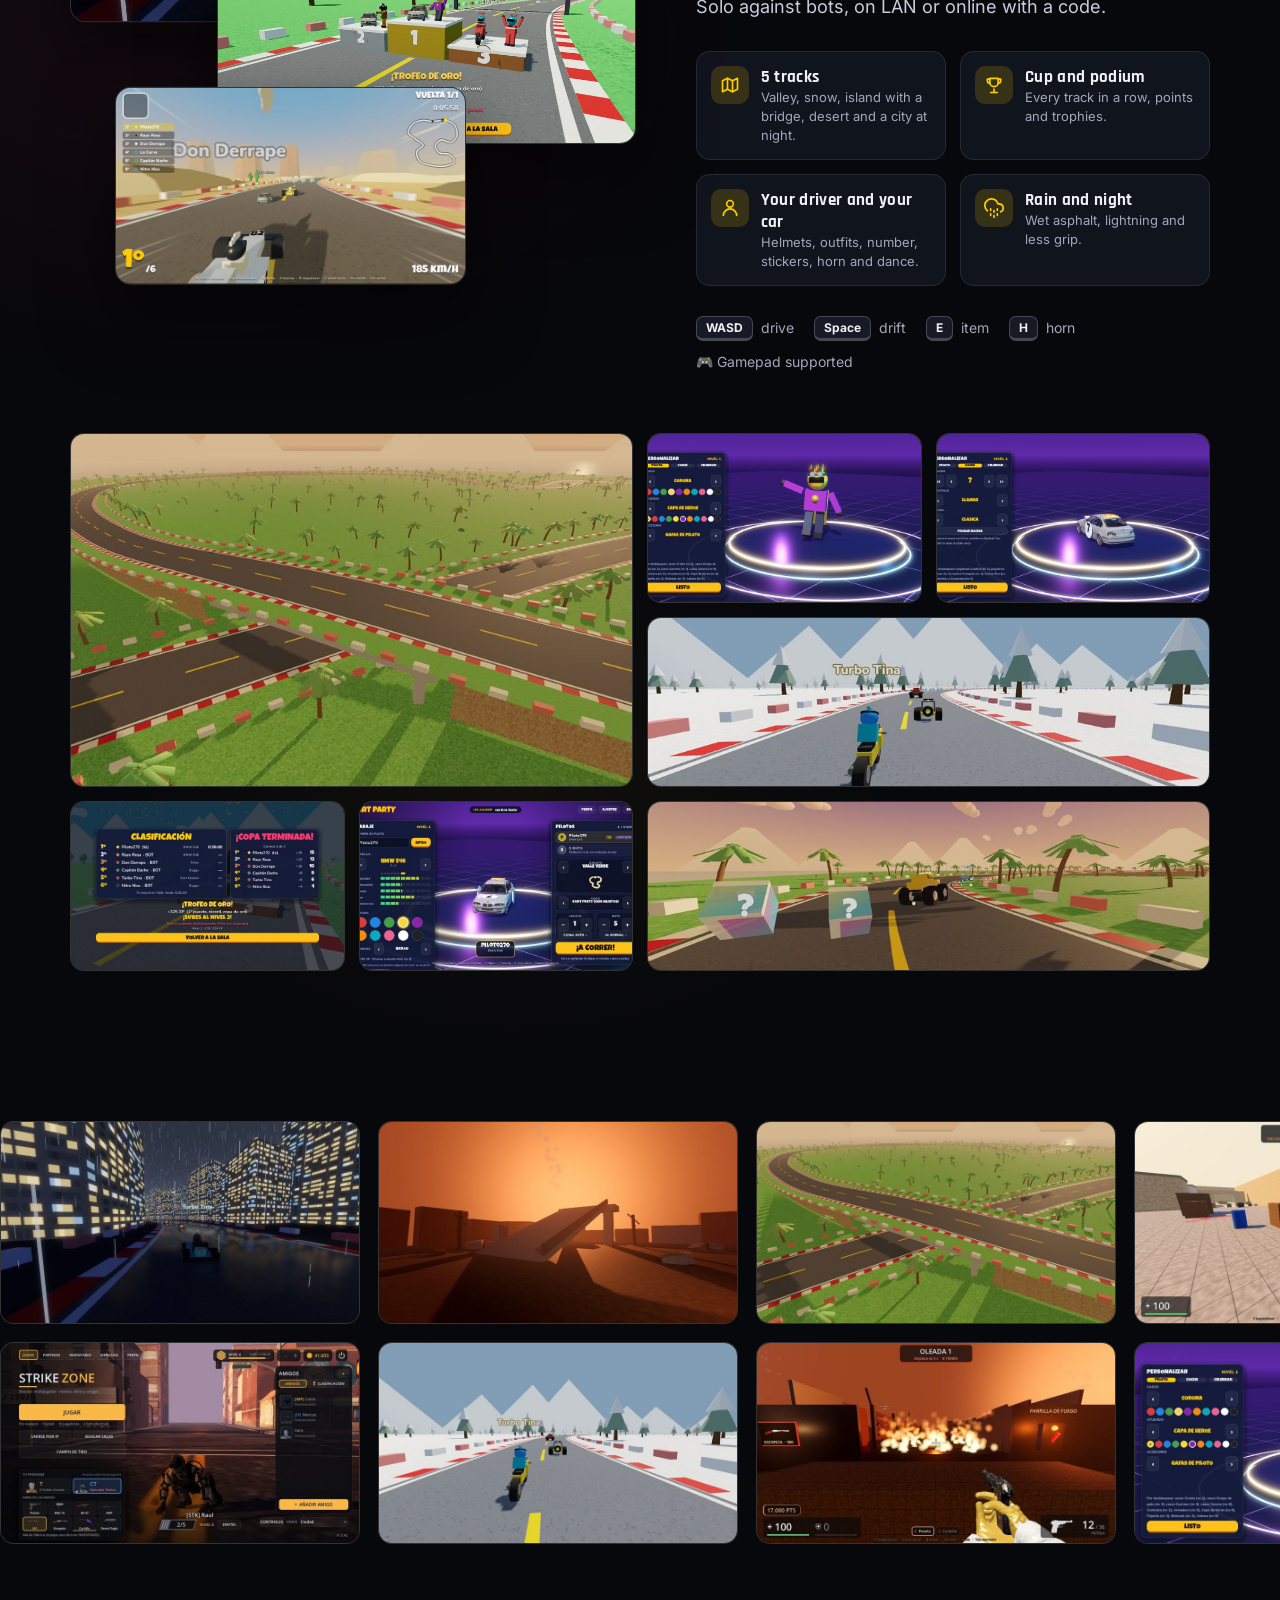
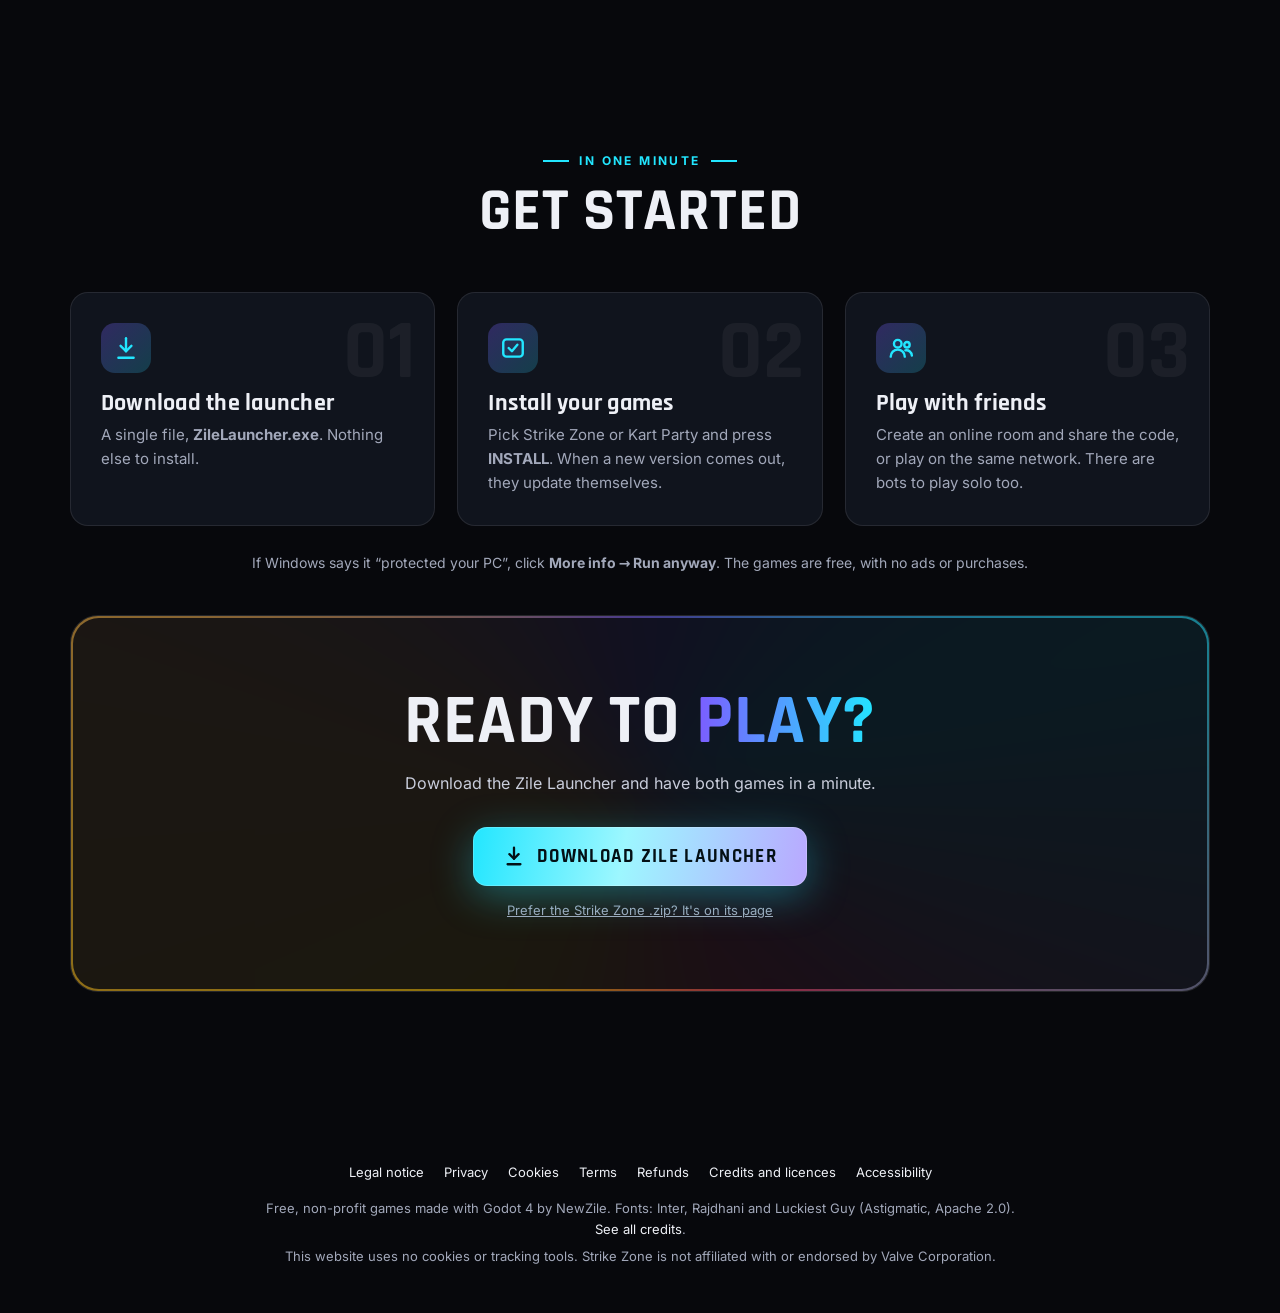
==== commit 161b3b79: "Portada nueva del Zile Launcher con Strike Zone y Kart Party La portada (index.html) pasa a ser el e" ====
--- a/index.html
+++ b/index.html
@@ -3,632 +3,608 @@
 <head>
 <meta charset="utf-8">
 <meta name="viewport" content="width=device-width, initial-scale=1">
-<title>Strike Zone — Descarga</title>
-<meta name="description" content="Shooter multijugador gratis para Windows con modo Zombis y modo Escondite (Prop Hunt). Modo Bomba, rangos, skins, clanes, bots, repeticiones y 6 idiomas. Juega con tus amigos por internet o en red local.">
-<meta name="theme-color" content="#0b0c0f">
-<!-- Tarjeta al compartir el enlace (WhatsApp, Discord, X...) -->
+<title>Zile Launcher — Strike Zone y Kart Party gratis</title>
+<meta name="description" content="Zile Launcher: descarga gratis Strike Zone (shooter con Zombis y Escondite) y Kart Party (carreras locas de karts). Se instalan y actualizan solos. Juega con tus amigos por internet o en red local.">
+<meta name="theme-color" content="#07080c">
 <meta property="og:type" content="website">
-<meta property="og:title" content="Strike Zone — Descarga gratis">
-<meta property="og:description" content="Shooter multijugador, Zombis cooperativo y Escondite (Prop Hunt) para jugar con tus amigos. Gratis y en 6 idiomas.">
+<meta property="og:title" content="Zile Launcher — Strike Zone y Kart Party">
+<meta property="og:description" content="Dos juegos gratis para jugar con tus amigos: un shooter con Zombis y Escondite, y carreras locas de karts. Un launcher que los instala y actualiza.">
 <meta property="og:image" content="https://newzile.github.io/arena-fps/img/og.jpg">
 <meta property="og:url" content="https://newzile.github.io/arena-fps/">
 <meta name="twitter:card" content="summary_large_image">
-<link rel="icon" href="data:image/svg+xml,%3Csvg xmlns='http://www.w3.org/2000/svg' viewBox='0 0 64 64'%3E%3Crect width='64' height='64' rx='14' fill='%230b0c0f'/%3E%3Ccircle cx='32' cy='32' r='17' fill='none' stroke='%23fab847' stroke-width='5'/%3E%3Cpath d='M32 6v14M32 44v14M6 32h14M44 32h14' stroke='%23fab847' stroke-width='5' stroke-linecap='round'/%3E%3Ccircle cx='32' cy='32' r='3.5' fill='%23fab847'/%3E%3C/svg%3E">
+<link rel="icon" href="data:image/svg+xml,%3Csvg xmlns='http://www.w3.org/2000/svg' viewBox='0 0 64 64'%3E%3Cdefs%3E%3ClinearGradient id='g' x1='0' y1='0' x2='1' y2='1'%3E%3Cstop offset='0' stop-color='%237c5cff'/%3E%3Cstop offset='1' stop-color='%2322e6ff'/%3E%3C/linearGradient%3E%3C/defs%3E%3Crect width='64' height='64' rx='16' fill='%2307080c'/%3E%3Cpath d='M16 18h32L22 46h26' fill='none' stroke='url(%23g)' stroke-width='8' stroke-linecap='round' stroke-linejoin='round'/%3E%3C/svg%3E">
 <meta name="referrer" content="strict-origin-when-cross-origin">
 <link rel="preload" href="fonts/inter.woff2" as="font" type="font/woff2" crossorigin>
 <script>document.documentElement.classList.add("js");</script>
 <style>
-  /* Fuentes servidas desde esta web: no se conecta a Google Fonts. */
-  @font-face { font-family: Inter; font-style: normal; font-weight: 400 700; font-display: swap; src: url("fonts/inter.woff2") format("woff2"); }
-  @font-face { font-family: Rajdhani; font-style: normal; font-weight: 600; font-display: swap; src: url("fonts/rajdhani-600.woff2") format("woff2"); }
-  @font-face { font-family: Rajdhani; font-style: normal; font-weight: 700; font-display: swap; src: url("fonts/rajdhani-700.woff2") format("woff2"); }
+  @font-face { font-family: Inter; font-weight: 400 700; font-display: swap; src: url("fonts/inter.woff2") format("woff2"); }
+  @font-face { font-family: Rajdhani; font-weight: 600; font-display: swap; src: url("fonts/rajdhani-600.woff2") format("woff2"); }
+  @font-face { font-family: Rajdhani; font-weight: 700; font-display: swap; src: url("fonts/rajdhani-700.woff2") format("woff2"); }
+  @font-face { font-family: Luckiest; font-display: swap; src: url("fonts/luckiest.ttf") format("truetype"); }
   :root {
-    --bg: #0b0c0f;
-    --card: #15171d;
-    --card-2: #1b1e25;
-    --line: rgba(255,255,255,0.08);
-    --text: #eceef3;
-    --dim: #a3a8b6;
-    --accent: #fab847;
-    --accent-ink: #1a1205;
+    --bg: #07080c;
+    --bg-2: #0d0f16;
+    --card: rgba(22, 25, 36, 0.72);
+    --line: rgba(255, 255, 255, 0.09);
+    --text: #eef0f6;
+    --dim: #a2a8ba;
+    --brand-a: #7c5cff;
+    --brand-b: #22e6ff;
+    --sz: #fab847;
+    --sz-ink: #1a1205;
+    --kp-a: #ff3d6e;
+    --kp-b: #ffcc00;
     --ok: #5fd08e;
+    --radius: 18px;
   }
   * { box-sizing: border-box; }
   [hidden] { display: none !important; }
   html, body { margin: 0; }
-  html { scroll-behavior: smooth; }
+  html { scroll-behavior: smooth; scroll-padding-top: 80px; }
   body {
-    background: var(--bg);
-    color: var(--text);
-    font: 15px/1.6 Inter, system-ui, sans-serif;
-    background-image:
-      linear-gradient(rgba(255,255,255,0.025) 1px, transparent 1px),
-      linear-gradient(90deg, rgba(255,255,255,0.025) 1px, transparent 1px);
-    background-size: 64px 64px, 64px 64px;
-    min-height: 100vh;
+    background: var(--bg); color: var(--text);
+    font: 16px/1.6 Inter, system-ui, sans-serif;
     overflow-x: hidden;
   }
   img { max-width: 100%; display: block; }
-  .wrap { max-width: 960px; margin: 0 auto; padding: 0 16px 80px; }
-  h1, h2, h3, .display { font-family: Rajdhani, Inter, sans-serif; letter-spacing: 0.02em; }
-
-  /* --- Cabecera con captura del juego de fondo --- */
-  .top {
-    position: relative;
-    padding: 72px 16px 150px;
-    text-align: center;
+  a { color: inherit; }
+  h1, h2, h3 { font-family: Rajdhani, Inter, sans-serif; letter-spacing: .01em; line-height: 1.02; margin: 0; }
+  .wrap { max-width: 1180px; margin: 0 auto; padding: 0 20px; }
+  .grad {
+    background: linear-gradient(90deg, var(--brand-a), var(--brand-b), #b388ff, var(--brand-a));
+    background-size: 300% 100%;
+    -webkit-background-clip: text; background-clip: text; color: transparent;
+    animation: flow 8s linear infinite;
+  }
+  @keyframes flow { to { background-position: 300% 0; } }
+  .skip { position: absolute; left: 16px; top: -60px; z-index: 50; background: var(--brand-b); color: #041015; font-weight: 700; padding: 10px 16px; border-radius: 8px; text-decoration: none; }
+  .skip:focus { top: 12px; }
+  :focus-visible { outline: 3px solid #fff; outline-offset: 3px; border-radius: 6px; }
+  .sr-only { position: absolute; width: 1px; height: 1px; overflow: hidden; clip: rect(0 0 0 0); white-space: nowrap; }
+
+  /* ---------- Barra superior ---------- */
+  .nav {
+    position: fixed; inset: 0 0 auto; z-index: 30;
+    transition: background .3s ease, box-shadow .3s ease, padding .3s ease;
+    padding: 16px 0;
+  }
+  .nav.scrolled { background: rgba(7, 8, 12, 0.72); backdrop-filter: blur(14px) saturate(1.4); -webkit-backdrop-filter: blur(14px) saturate(1.4); box-shadow: 0 1px 0 var(--line); padding: 9px 0; }
+  .nav .wrap { display: flex; align-items: center; gap: 24px; }
+  .logo { display: flex; align-items: center; gap: 10px; text-decoration: none; font: 700 22px Rajdhani, sans-serif; letter-spacing: .12em; }
+  .logo svg { width: 34px; height: 34px; }
+  .nav ul { list-style: none; display: flex; gap: 22px; margin: 0 0 0 auto; padding: 0; }
+  .nav ul a { text-decoration: none; color: var(--dim); font-weight: 600; font-size: 14px; position: relative; transition: color .2s; }
+  .nav ul a::after { content: ""; position: absolute; left: 0; right: 0; bottom: -6px; height: 2px; background: linear-gradient(90deg, var(--brand-a), var(--brand-b)); transform: scaleX(0); transition: transform .25s ease; transform-origin: left; }
+  .nav ul a:hover { color: var(--text); }
+  .nav ul a:hover::after { transform: scaleX(1); }
+  .nav select {
+    font: 600 13px Inter, sans-serif; color: var(--text); background: rgba(22, 25, 36, 0.85);
+    border: 1px solid rgba(255, 255, 255, 0.2); border-radius: 10px; padding: 7px 10px; cursor: pointer;
+  }
+  .btn-mini { text-decoration: none; font: 700 14px Rajdhani, sans-serif; letter-spacing: .08em; padding: 9px 16px; border-radius: 10px; color: #041015; background: linear-gradient(90deg, var(--brand-b), #8cf5ff); box-shadow: 0 6px 20px rgba(34, 230, 255, 0.25); white-space: nowrap; }
+
+  /* ---------- Portada ---------- */
+  .hero { position: relative; min-height: 100vh; min-height: 100svh; display: flex; align-items: center; overflow: hidden; isolation: isolate; }
+  .slides { position: absolute; inset: 0; z-index: -3; }
+  .slides img {
+    position: absolute; inset: 0; width: 100%; height: 100%; object-fit: cover;
+    opacity: 0; transform: scale(1.12); transition: opacity 1.6s ease;
+  }
+  .slides img.on { opacity: 1; animation: kenburns 9s ease-out forwards; }
+  @keyframes kenburns { from { transform: scale(1.14) translate3d(1.5%, 1%, 0); } to { transform: scale(1.02) translate3d(0, 0, 0); } }
+  .hero::before {
+    content: ""; position: absolute; inset: 0; z-index: -2;
     background:
-      linear-gradient(180deg, rgba(11,12,15,0.55) 0%, rgba(11,12,15,0.75) 60%, var(--bg) 100%),
-      radial-gradient(900px 500px at 50% 0%, rgba(250,184,71,0.18), transparent 70%),
-      url("img/ciudad.jpg") center 35% / cover no-repeat;
-  }
-  .top .kicker { color: var(--accent); font-size: 12px; font-weight: 600; letter-spacing: 0.18em; }
-  .top h1 { font-size: clamp(52px, 11vw, 96px); line-height: 1; margin: 10px 0 12px; text-shadow: 0 4px 30px rgba(0,0,0,0.6); }
-  .top h1 span { color: var(--accent); }
-  .top p { color: #c5c9d4; margin: 0 auto; max-width: 520px; text-shadow: 0 2px 10px rgba(0,0,0,0.8); }
-  .chips { display: flex; flex-wrap: wrap; justify-content: center; gap: 8px; margin-top: 18px; }
-  .chip { font-size: 12px; font-weight: 600; color: var(--text); background: rgba(21,23,29,0.75); border: 1px solid var(--line); padding: 4px 12px; border-radius: 20px; backdrop-filter: blur(4px); }
-
-  .card {
-    background: var(--card);
-    border: 1px solid var(--line);
-    border-radius: 16px;
-    padding: 28px;
-    margin-bottom: 20px;
-  }
-  .hero {
-    position: relative;
-    margin-top: -110px;
-    text-align: center;
-    border-color: rgba(250,184,71,0.35);
-    box-shadow: 0 20px 60px rgba(0,0,0,0.55), 0 0 0 1px rgba(250,184,71,0.08) inset;
-  }
-  .version { font-family: Rajdhani, sans-serif; font-size: 40px; font-weight: 700; line-height: 1; }
-  .meta { color: var(--dim); font-size: 13px; margin: 6px 0 22px; }
+      linear-gradient(90deg, rgba(7, 8, 12, 0.95) 0%, rgba(7, 8, 12, 0.75) 42%, rgba(7, 8, 12, 0.25) 100%),
+      linear-gradient(0deg, var(--bg) 0%, rgba(7, 8, 12, 0) 35%);
+  }
+  .aurora { position: absolute; inset: -20%; z-index: -1; pointer-events: none; filter: blur(60px); opacity: .55; mix-blend-mode: screen; }
+  .aurora span { position: absolute; width: 42vw; height: 42vw; border-radius: 50%; }
+  .aurora span:nth-child(1) { background: radial-gradient(circle, rgba(124, 92, 255, 0.55), transparent 65%); left: 5%; top: 10%; animation: drift1 18s ease-in-out infinite alternate; }
+  .aurora span:nth-child(2) { background: radial-gradient(circle, rgba(34, 230, 255, 0.35), transparent 65%); left: 30%; top: 45%; animation: drift2 22s ease-in-out infinite alternate; }
+  .aurora span:nth-child(3) { background: radial-gradient(circle, rgba(255, 61, 110, 0.28), transparent 65%); left: 55%; top: 5%; animation: drift1 26s ease-in-out infinite alternate-reverse; }
+  @keyframes drift1 { to { transform: translate(12vw, 8vh) scale(1.2); } }
+  @keyframes drift2 { to { transform: translate(-10vw, -12vh) scale(0.85); } }
+  .floor {
+    position: absolute; left: -50%; right: -50%; bottom: -10%; height: 55%; z-index: -1; pointer-events: none;
+    background-image: linear-gradient(rgba(124, 92, 255, 0.35) 1px, transparent 1px), linear-gradient(90deg, rgba(124, 92, 255, 0.35) 1px, transparent 1px);
+    background-size: 70px 70px;
+    transform: perspective(500px) rotateX(62deg);
+    mask-image: linear-gradient(0deg, rgba(0, 0, 0, 0.9), transparent 75%);
+    -webkit-mask-image: linear-gradient(0deg, rgba(0, 0, 0, 0.9), transparent 75%);
+    animation: floor 3s linear infinite;
+    opacity: .5;
+  }
+  @keyframes floor { to { background-position: 0 70px, 0 0; } }
+  .hero .wrap { display: grid; grid-template-columns: 1.05fr 1fr; gap: 50px; align-items: center; padding-top: 110px; padding-bottom: 90px; width: 100%; }
+  .kicker { display: inline-flex; align-items: center; gap: 10px; font-size: 12px; font-weight: 700; letter-spacing: .2em; color: var(--brand-b); }
+  .kicker::before { content: ""; width: 26px; height: 2px; background: currentColor; }
+  .hero h1 { font-size: clamp(46px, 6.1vw, 88px); margin: 16px 0 18px; text-transform: uppercase; white-space: nowrap; }
+  /* ?static: todo visible y portada de alto fijo (para hacer capturas de la página entera) */
+  .static .hero { min-height: 900px; }
+  .hero h1 .l { display: block; overflow: hidden; }
+  .hero h1 .l > span { display: inline-block; transform: translateY(105%); animation: rise .9s cubic-bezier(.2, .8, .2, 1) forwards; }
+  .hero h1 .l:nth-child(2) > span { animation-delay: .12s; }
+  @keyframes rise { to { transform: none; } }
+  .lead { color: #c9cddb; font-size: 18px; max-width: 540px; margin: 0 0 30px; }
+  .fade-up { opacity: 0; transform: translateY(20px); animation: fadeup .8s ease forwards; }
+  .d1 { animation-delay: .25s; } .d2 { animation-delay: .4s; } .d3 { animation-delay: .55s; } .d4 { animation-delay: .7s; }
+  @keyframes fadeup { to { opacity: 1; transform: none; } }
+  .ctas { display: flex; flex-wrap: wrap; gap: 14px; align-items: center; }
   .btn {
-    position: relative; overflow: hidden;
-    display: inline-flex; align-items: center; gap: 10px;
-    background: var(--accent); color: var(--accent-ink);
-    font: 700 18px Rajdhani, sans-serif; letter-spacing: 0.06em;
-    padding: 16px 34px; border-radius: 10px; text-decoration: none;
-    box-shadow: 0 8px 30px rgba(250,184,71,0.25);
-    transition: transform .12s ease, filter .12s ease, box-shadow .12s ease;
-  }
-  .btn:hover { filter: brightness(1.08); transform: translateY(-1px); box-shadow: 0 10px 40px rgba(250,184,71,0.4); }
-  .btn:focus-visible { outline: 2px solid #fff; outline-offset: 3px; }
-  .btn svg { width: 20px; height: 20px; }
-  /* brillo que cruza el botón de vez en cuando */
+    position: relative; overflow: hidden; isolation: isolate;
+    display: inline-flex; align-items: center; gap: 12px; text-decoration: none; cursor: pointer; border: 0;
+    font: 700 19px Rajdhani, sans-serif; letter-spacing: .07em; padding: 17px 30px; border-radius: 14px;
+    color: #041015; background: linear-gradient(100deg, var(--brand-b), #9df7ff 45%, #b9a8ff);
+    box-shadow: 0 10px 40px rgba(34, 230, 255, 0.35), 0 0 0 1px rgba(255, 255, 255, 0.2) inset;
+    transition: transform .2s ease, box-shadow .2s ease;
+  }
+  .btn:hover { transform: translateY(-2px); box-shadow: 0 16px 50px rgba(34, 230, 255, 0.5), 0 0 0 1px rgba(255, 255, 255, 0.3) inset; }
+  .btn svg { width: 22px; height: 22px; }
   .btn::after {
-    content: ""; position: absolute; top: 0; left: -60%; width: 40%; height: 100%;
-    background: linear-gradient(100deg, transparent, rgba(255,255,255,0.45), transparent);
-    transform: skewX(-20deg);
-    animation: shine 4.5s ease-in-out infinite;
-  }
-  @keyframes shine { 0%, 70% { left: -60%; } 100% { left: 130%; } }
-  .downloads { color: var(--ok); font-size: 13px; font-weight: 600; margin-top: 14px; }
-  .small { color: var(--dim); font-size: 13px; margin-top: 12px; }
-  .alt-dl { margin-top: 12px; font-size: 13px; }
-  .alt-dl a { color: var(--dim); text-decoration: underline; text-underline-offset: 3px; }
-  .alt-dl a:hover, .alt-dl a:focus-visible { color: #fff; }
-  .new-badge { display: inline-block; background: rgba(95,208,142,0.15); color: var(--ok); font-size: 11px; font-weight: 600; letter-spacing: .08em; padding: 3px 10px; border-radius: 20px; margin-bottom: 12px; }
-
-  h2 { font-size: 26px; margin: 0 0 14px; }
-  .section-title { text-align: center; margin: 44px 0 18px; }
-  .section-title h2 { margin: 0; }
-  .section-title p { color: var(--dim); margin: 4px 0 0; }
-
-  /* --- Galería --- */
-  .gallery { display: grid; grid-template-columns: repeat(2, 1fr); gap: 14px; margin-bottom: 20px; }
-  .shot {
-    position: relative; padding: 0; border: 1px solid var(--line); border-radius: 12px; overflow: hidden;
-    background: var(--card); cursor: zoom-in; aspect-ratio: 16 / 9;
-  }
-  .shot img { width: 100%; height: 100%; object-fit: cover; transition: transform .35s ease; }
-  .shot:hover img { transform: scale(1.04); }
-  .shot:focus-visible { outline: 2px solid var(--accent); outline-offset: 2px; }
-  .shot span {
-    position: absolute; left: 0; right: 0; bottom: 0; text-align: left;
-    padding: 24px 14px 10px; font: 700 17px Rajdhani, sans-serif; letter-spacing: .04em; color: #fff;
-    background: linear-gradient(transparent, rgba(0,0,0,0.85) 55%);
-    text-shadow: 0 1px 3px #000;
-  }
-  .lightbox {
-    position: fixed; inset: 0; z-index: 10; display: none; align-items: center; justify-content: center;
-    background: rgba(0,0,0,0.88); padding: 16px; cursor: zoom-out;
-  }
-  .lightbox.open { display: flex; }
-  .lightbox img { max-height: 84vh; border-radius: 10px; box-shadow: 0 20px 80px rgba(0,0,0,0.6); }
-  .lightbox figure { margin: 0; display: flex; flex-direction: column; align-items: center; gap: 10px; }
-  .lightbox figcaption { color: var(--text); font-size: 14px; text-align: center; }
-  .lb-close {
-    position: absolute; top: 14px; right: 14px; background: var(--card); color: var(--text);
-    border: 1px solid rgba(255,255,255,0.25); border-radius: 10px; padding: 8px 14px;
-    font: 600 14px Inter, sans-serif; cursor: pointer;
-  }
-  .lb-close:focus-visible { outline: 3px solid #fff; outline-offset: 2px; }
-  .skip {
-    position: absolute; left: 16px; top: -60px; z-index: 20;
-    background: var(--accent); color: var(--accent-ink); font-weight: 600;
-    padding: 10px 16px; border-radius: 8px; text-decoration: none;
-  }
-  .skip:focus { top: 12px; }
-  a:focus-visible, .more:focus-visible { outline: 3px solid #fff; outline-offset: 3px; border-radius: 4px; }
-
-  /* --- Características --- */
-  .features { display: grid; grid-template-columns: repeat(auto-fit, minmax(210px, 1fr)); gap: 14px; margin-bottom: 20px; }
-  .feature { background: var(--card); border: 1px solid var(--line); border-radius: 14px; padding: 20px; transition: border-color .2s ease, transform .2s ease; }
-  .feature:hover { border-color: rgba(250,184,71,0.35); transform: translateY(-2px); }
-  .feature .ico { width: 40px; height: 40px; border-radius: 10px; display: grid; place-items: center; background: rgba(250,184,71,0.12); color: var(--accent); margin-bottom: 12px; }
-  .feature .ico svg { width: 22px; height: 22px; }
-  .feature h3 { font-size: 19px; margin: 0 0 4px; }
-  .feature p { color: var(--dim); font-size: 14px; margin: 0; }
-
-  .notes { background: var(--card-2); border-radius: 10px; padding: 16px 20px; }
-  .notes ul { margin: 0; padding-left: 20px; }
-  .notes p { margin: 0 0 8px; }
-  .notes p:last-child { margin: 0; }
-
-  .grid { display: grid; grid-template-columns: repeat(auto-fit, minmax(280px, 1fr)); gap: 20px; }
-  ol.steps { margin: 0; padding-left: 20px; }
-  ol.steps li { margin-bottom: 8px; }
-  h3.sub { font-size: 17px; margin: 18px 0 8px; color: var(--accent); }
-  h3.sub:first-of-type { margin-top: 0; }
-  code { background: var(--card-2); border: 1px solid var(--line); border-radius: 5px; padding: 1px 6px; font-size: 13px; }
-
-  .keys { display: grid; grid-template-columns: auto 1fr; gap: 8px 14px; align-items: center; }
-  kbd {
-    font: 600 12px Inter, sans-serif; color: var(--text);
-    background: var(--card-2); border: 1px solid rgba(255,255,255,0.18); border-bottom-width: 3px;
-    border-radius: 6px; padding: 2px 8px; white-space: nowrap; justify-self: start;
-  }
-  .keys span { color: var(--dim); font-size: 14px; }
-
-  .history { list-style: none; margin: 0; padding: 0; }
-  .history li { border-top: 1px solid var(--line); padding: 14px 0; }
-  .history li:first-child { border-top: 0; padding-top: 0; }
-  .history li.extra { display: none; }
-  .history.all li.extra { display: list-item; }
-  .history .row { display: flex; justify-content: space-between; gap: 12px; flex-wrap: wrap; }
-  .history .v { font-family: Rajdhani, sans-serif; font-weight: 700; font-size: 18px; }
-  .history .d { color: var(--dim); font-size: 13px; }
-  .history .n { color: var(--dim); font-size: 14px; margin-top: 4px; white-space: pre-line; }
-  .history a { color: var(--accent); font-size: 13px; }
-  .more {
-    display: block; width: 100%; margin-top: 14px; padding: 10px;
-    background: var(--card-2); color: var(--text); border: 1px solid var(--line); border-radius: 10px;
-    font: 600 14px Inter, sans-serif; cursor: pointer;
-  }
-  .more:hover { border-color: rgba(250,184,71,0.35); }
-  footer.site { text-align: center; color: var(--dim); font-size: 13px; margin-top: 36px; }
-  footer.site nav ul { list-style: none; padding: 0; margin: 0 0 12px; display: flex; flex-wrap: wrap; justify-content: center; gap: 6px 18px; }
-  footer.site a { color: var(--accent); }
-  footer.site p { margin: 6px 0; }
-  /* --- Modo Zombis --- */
-  :root { --blood: #e5483a; --blood-text: #ff6b5c; }
-  .zombies {
-    position: relative; overflow: hidden; border-color: rgba(229,72,58,0.45);
-    background: linear-gradient(180deg, rgba(40,10,8,0.2), rgba(21,23,29,1) 60%), url("img/apocalipsis.jpg") center / cover;
-    box-shadow: 0 20px 60px rgba(0,0,0,0.5), 0 0 0 1px rgba(229,72,58,0.1) inset;
-  }
-  .zombies .tag { display: inline-block; font: 700 12px Inter, sans-serif; letter-spacing: .16em; color: var(--blood-text); background: rgba(229,72,58,0.14); padding: 3px 10px; border-radius: 20px; }
-  .zombies h2 { font-size: clamp(34px, 7vw, 52px); margin: 10px 0 6px; line-height: 1; }
-  .zombies h2 span { color: var(--blood-text); }
-  .zombies .lead { color: #d5d8e0; max-width: 620px; margin: 0 0 18px; }
-  .zgrid { display: grid; grid-template-columns: 1.4fr 1fr; gap: 14px; align-items: stretch; }
-  .zgrid .shot { aspect-ratio: auto; min-height: 220px; }
-  .zlist { list-style: none; margin: 0; padding: 0; display: grid; gap: 10px; }
-  .zlist li { background: rgba(11,12,15,0.7); border: 1px solid var(--line); border-left: 3px solid var(--blood); border-radius: 10px; padding: 10px 14px; font-size: 14px; }
-  .zlist b { font-family: Rajdhani, sans-serif; font-size: 17px; letter-spacing: .03em; display: block; }
-  .zcast { display: grid; grid-template-columns: repeat(4, 1fr); gap: 10px; margin-top: 14px; }
-  .zcast .shot { aspect-ratio: 3 / 4; }
-  .zcast .shot span { font-size: 14px; padding: 18px 10px 8px; }
-  .egg { margin-top: 14px; font-size: 13px; color: #f5c25a; background: rgba(245,194,90,0.08); border: 1px dashed rgba(245,194,90,0.35); border-radius: 10px; padding: 10px 14px; }
-  .feature.z .ico { background: rgba(229,72,58,0.14); color: var(--blood-text); }
-  .feature.z:hover { border-color: rgba(229,72,58,0.45); }
-  @media (max-width: 720px) {
-    .zgrid { grid-template-columns: 1fr; }
-    .zcast { grid-template-columns: repeat(2, 1fr); }
-  }
-
-  /* Aparecen suavemente al bajar */
-  .js .reveal { opacity: 0; transform: translateY(18px); transition: opacity .6s ease, transform .6s ease; }
-  .reveal.in { opacity: 1; transform: none; }
+    content: ""; position: absolute; inset: 0 auto 0 -60%; width: 45%; z-index: -1;
+    background: linear-gradient(100deg, transparent, rgba(255, 255, 255, 0.7), transparent);
+    transform: skewX(-20deg); animation: shine 4s ease-in-out infinite;
+  }
+  @keyframes shine { 0%, 65% { left: -60%; } 100% { left: 140%; } }
+  .btn.ghost { background: rgba(255, 255, 255, 0.06); color: var(--text); box-shadow: 0 0 0 1px rgba(255, 255, 255, 0.18) inset; backdrop-filter: blur(6px); }
+  .btn.ghost::after { display: none; }
+  .btn.ghost:hover { background: rgba(255, 255, 255, 0.12); box-shadow: 0 0 0 1px rgba(255, 255, 255, 0.35) inset; }
+  .fine { color: var(--dim); font-size: 13px; margin-top: 14px; }
+  .stats { display: flex; gap: 34px; margin-top: 38px; flex-wrap: wrap; }
+  .stat b { display: block; font: 700 34px Rajdhani, sans-serif; line-height: 1; }
+  .stat span { color: var(--dim); font-size: 13px; }
+
+  /* Ventana del launcher de mentira */
+  .mock-wrap { perspective: 1400px; }
+  .mock {
+    position: relative; border-radius: 16px; overflow: hidden;
+    background: #0f111a; border: 1px solid rgba(255, 255, 255, 0.12);
+    box-shadow: 0 40px 100px rgba(0, 0, 0, 0.65), 0 0 0 1px rgba(124, 92, 255, 0.15), 0 0 80px rgba(124, 92, 255, 0.25);
+    transform: rotateY(-14deg) rotateX(6deg); transform-style: preserve-3d;
+    transition: transform .15s ease-out;
+    animation: bob 7s ease-in-out infinite;
+  }
+  @keyframes bob { 50% { translate: 0 -12px; } }
+  .mock-bar { display: flex; align-items: center; gap: 8px; padding: 10px 14px; background: #0a0c12; border-bottom: 1px solid var(--line); font: 700 12px Rajdhani, sans-serif; letter-spacing: .14em; color: var(--dim); }
+  .mock-bar i { width: 10px; height: 10px; border-radius: 50%; background: #333948; }
+  .mock-bar i:nth-child(1) { background: #ff5f57; } .mock-bar i:nth-child(2) { background: #febc2e; } .mock-bar i:nth-child(3) { background: #28c840; }
+  .mock-bar span { margin-left: 8px; }
+  .mock-body { display: grid; grid-template-columns: 64px 1fr; }
+  .mock-side { background: #0a0c12; border-right: 1px solid var(--line); padding: 12px 10px; display: grid; gap: 10px; align-content: start; }
+  .mock-side div { width: 44px; height: 44px; border-radius: 12px; background-size: cover; background-position: center; opacity: .45; transition: opacity .4s, box-shadow .4s, transform .4s; }
+  .mock-side div.on { opacity: 1; box-shadow: 0 0 0 2px var(--brand-b), 0 0 20px rgba(34, 230, 255, 0.5); transform: scale(1.05); }
+  .mock-side .soon { background: repeating-linear-gradient(45deg, #151823, #151823 6px, #1b1f2c 6px, #1b1f2c 12px); }
+  .mock-main { position: relative; aspect-ratio: 16 / 10.5; overflow: hidden; }
+  .mock-main img { position: absolute; inset: 0; width: 100%; height: 100%; object-fit: cover; opacity: 0; transform: scale(1.08); transition: opacity .9s ease, transform 5s ease-out; }
+  .mock-main img.on { opacity: 1; transform: scale(1); }
+  .mock-main::after { content: ""; position: absolute; inset: 0; background: linear-gradient(0deg, rgba(10, 12, 18, 0.95), rgba(10, 12, 18, 0.1) 60%); }
+  .mock-info { position: absolute; left: 22px; right: 22px; bottom: 18px; z-index: 2; }
+  .mock-title { font: 700 34px Rajdhani, sans-serif; line-height: 1; text-transform: uppercase; }
+  .mock-title.kp { font-family: Luckiest, Rajdhani, sans-serif; font-weight: 400; color: var(--kp-b); text-shadow: 0 3px 0 #c43c00; }
+  .mock-title.sz span { color: var(--sz); }
+  .mock-row { display: flex; align-items: center; gap: 12px; margin-top: 12px; }
+  .mock-play { font: 700 15px Rajdhani, sans-serif; letter-spacing: .1em; padding: 9px 22px; border-radius: 10px; background: var(--ok); color: #06200f; animation: pulse 2s ease-in-out infinite; }
+  @keyframes pulse { 50% { box-shadow: 0 0 0 8px rgba(95, 208, 142, 0), 0 0 24px rgba(95, 208, 142, 0.6); } 0%, 100% { box-shadow: 0 0 0 0 rgba(95, 208, 142, 0.5); } }
+  .mock-prog { flex: 1; height: 6px; border-radius: 3px; background: rgba(255, 255, 255, 0.1); overflow: hidden; }
+  .mock-prog i { display: block; height: 100%; width: 0; background: linear-gradient(90deg, var(--brand-a), var(--brand-b)); animation: prog 4s ease-in-out infinite; }
+  @keyframes prog { 0% { width: 0; } 70%, 100% { width: 100%; } }
+  .mock-ver { font-size: 12px; color: var(--dim); font-weight: 600; }
+  .scroll-hint { position: absolute; left: 50%; bottom: 26px; width: 26px; height: 42px; margin-left: -13px; border: 2px solid rgba(255, 255, 255, 0.35); border-radius: 14px; }
+  .scroll-hint::after { content: ""; position: absolute; left: 50%; top: 8px; width: 4px; height: 8px; margin-left: -2px; border-radius: 2px; background: #fff; animation: wheel 1.8s ease-in-out infinite; }
+  @keyframes wheel { 0% { opacity: 0; transform: translateY(-4px); } 30% { opacity: 1; } 100% { opacity: 0; transform: translateY(12px); } }
+
+  /* ---------- Secciones ---------- */
+  section { position: relative; }
+  .block { padding: 110px 0; }
+  .head { text-align: center; max-width: 720px; margin: 0 auto 50px; }
+  .head h2 { font-size: clamp(38px, 5vw, 60px); text-transform: uppercase; margin: 10px 0 12px; }
+  .head p { color: var(--dim); margin: 0; font-size: 17px; }
+  .head .kicker { justify-content: center; }
+  .head .kicker::after { content: ""; width: 26px; height: 2px; background: currentColor; }
+
+  /* Tarjetas de los juegos */
+  .games { display: grid; grid-template-columns: 1fr 1fr; gap: 26px; }
+  .game {
+    position: relative; border-radius: 24px; overflow: hidden; min-height: 520px; isolation: isolate;
+    display: flex; flex-direction: column; justify-content: flex-end; padding: 32px; text-decoration: none;
+    border: 1px solid var(--line); background: #0d0f16;
+    transition: transform .4s cubic-bezier(.2, .8, .2, 1), box-shadow .4s ease;
+  }
+  .game::before {
+    content: ""; position: absolute; inset: -2px; z-index: -3; border-radius: inherit; padding: 2px;
+    background: conic-gradient(from var(--ang, 0deg), transparent 0 60%, var(--c1) 75%, var(--c2) 85%, transparent 100%);
+    -webkit-mask: linear-gradient(#000 0 0) content-box, linear-gradient(#000 0 0); -webkit-mask-composite: xor; mask-composite: exclude;
+    opacity: 0; transition: opacity .4s ease; animation: spin 4s linear infinite;
+  }
+  @property --ang { syntax: "<angle>"; initial-value: 0deg; inherits: false; }
+  @keyframes spin { to { --ang: 360deg; } }
+  .game:hover { transform: translateY(-8px); box-shadow: 0 30px 80px rgba(0, 0, 0, 0.6), 0 0 60px var(--glow); }
+  .game:hover::before { opacity: 1; }
+  .game .bg { position: absolute; inset: 0; z-index: -2; }
+  .game .bg img { position: absolute; inset: 0; width: 100%; height: 100%; object-fit: cover; opacity: 0; transition: opacity .8s ease, transform 6s ease-out; transform: scale(1.1); }
+  .game .bg img.on { opacity: 1; transform: scale(1); }
+  .game::after { content: ""; position: absolute; inset: 0; z-index: -1; background: linear-gradient(0deg, rgba(7, 8, 12, 0.97) 8%, rgba(7, 8, 12, 0.55) 55%, rgba(7, 8, 12, 0.15)); }
+  .game.sz { --c1: #fab847; --c2: #ffe7a8; --glow: rgba(250, 184, 71, 0.25); }
+  .game.kp { --c1: #ff3d6e; --c2: #ffcc00; --glow: rgba(255, 61, 110, 0.25); }
+  .badge { position: absolute; top: 22px; left: 22px; display: flex; gap: 8px; flex-wrap: wrap; }
+  .badge span { font: 700 11px Inter, sans-serif; letter-spacing: .14em; padding: 5px 11px; border-radius: 20px; background: rgba(7, 8, 12, 0.7); border: 1px solid rgba(255, 255, 255, 0.15); backdrop-filter: blur(6px); }
+  .badge .live { color: var(--ok); border-color: rgba(95, 208, 142, 0.5); }
+  .badge .live::before { content: ""; display: inline-block; width: 7px; height: 7px; border-radius: 50%; background: var(--ok); margin-right: 7px; animation: blink 1.4s ease-in-out infinite; }
+  @keyframes blink { 50% { opacity: .25; } }
+  .game h3 { font-size: clamp(44px, 5vw, 64px); text-transform: uppercase; }
+  .game.sz h3 span { color: var(--sz); }
+  .game.kp h3 { font-family: Luckiest, Rajdhani, sans-serif; font-weight: 400; color: var(--kp-b); text-shadow: 0 4px 0 #c43c00; letter-spacing: .02em; }
+  .game.kp h3 span { color: #fff; text-shadow: 0 4px 0 #b3123f; }
+  .game p { color: #cfd3df; margin: 12px 0 18px; max-width: 460px; }
+  .tags { display: flex; flex-wrap: wrap; gap: 8px; margin-bottom: 22px; }
+  .tags span { font-size: 12px; font-weight: 600; padding: 4px 11px; border-radius: 8px; background: rgba(255, 255, 255, 0.08); color: #dde1ec; }
+  .game .go { display: inline-flex; align-items: center; gap: 10px; font: 700 16px Rajdhani, sans-serif; letter-spacing: .1em; color: var(--c1); }
+  .game .go svg { width: 18px; height: 18px; transition: transform .3s ease; }
+  .game:hover .go svg { transform: translateX(6px); }
+  .game .ver { position: absolute; top: 22px; right: 22px; font: 700 15px Rajdhani, sans-serif; color: #fff; padding: 5px 12px; border-radius: 10px; background: rgba(7, 8, 12, 0.7); border: 1px solid rgba(255, 255, 255, 0.15); }
+  .soon-row { display: grid; grid-template-columns: 1fr 1fr; gap: 26px; margin-top: 26px; }
+  .soon { position: relative; border-radius: 20px; padding: 26px 30px; border: 1px dashed rgba(255, 255, 255, 0.16); background: repeating-linear-gradient(-45deg, rgba(255, 255, 255, 0.02), rgba(255, 255, 255, 0.02) 12px, transparent 12px, transparent 24px); display: flex; align-items: center; gap: 20px; overflow: hidden; }
+  .soon b { font: 700 40px Rajdhani, sans-serif; position: relative; }
+  .glitch { position: relative; display: inline-block; }
+  .glitch::before, .glitch::after { content: attr(data-t); position: absolute; left: 0; top: 0; opacity: .75; }
+  .glitch::before { color: var(--kp-a); animation: g1 2.6s infinite steps(1); }
+  .glitch::after { color: var(--brand-b); animation: g2 2.6s infinite steps(1); }
+  @keyframes g1 { 0%, 88%, 100% { transform: none; clip-path: inset(0 0 100% 0); } 90% { transform: translate(-3px, 1px); clip-path: inset(20% 0 40% 0); } 94% { transform: translate(3px, -1px); clip-path: inset(60% 0 10% 0); } }
+  @keyframes g2 { 0%, 88%, 100% { transform: none; clip-path: inset(0 0 100% 0); } 91% { transform: translate(3px, 0); clip-path: inset(50% 0 20% 0); } 95% { transform: translate(-3px, 1px); clip-path: inset(10% 0 70% 0); } }
+  .soon span { color: var(--dim); }
+
+  /* Escaparate de cada juego */
+  .show { padding: 120px 0; overflow: hidden; }
+  .show::before { content: ""; position: absolute; inset: 0; z-index: -1; opacity: .5; }
+  .show.sz::before { background: radial-gradient(800px 500px at 85% 30%, rgba(250, 184, 71, 0.12), transparent 70%); }
+  .show.kp::before { background: radial-gradient(800px 500px at 15% 30%, rgba(255, 61, 110, 0.13), transparent 70%), radial-gradient(600px 400px at 40% 80%, rgba(255, 204, 0, 0.08), transparent 70%); }
+  .split { display: grid; grid-template-columns: 1fr 1.1fr; gap: 60px; align-items: center; }
+  .split.rev { grid-template-columns: 1.1fr 1fr; }
+  .split.rev .txt { order: 2; }
+  .show .kicker { color: var(--c); }
+  .show.sz { --c: var(--sz); }
+  .show.kp { --c: var(--kp-b); }
+  .show h2 { font-size: clamp(54px, 7vw, 92px); text-transform: uppercase; margin: 12px 0 16px; }
+  .show.sz h2 span { color: var(--sz); }
+  .kp-title { font-family: Luckiest, Rajdhani, sans-serif; font-weight: 400; color: var(--kp-b); text-shadow: 0 5px 0 #c43c00, 0 12px 30px rgba(255, 61, 110, 0.35); letter-spacing: .02em; }
+  .kp-title .w { display: inline-block; }
+  .kp-title .ch { display: inline-block; animation: hop 2.8s ease-in-out infinite; animation-delay: calc(var(--i) * 0.09s); }
+  .kp-title .w2 .ch { color: #fff; text-shadow: 0 5px 0 #b3123f, 0 12px 30px rgba(255, 61, 110, 0.35); }
+  @keyframes hop { 0%, 60%, 100% { transform: none; } 30% { transform: translateY(-10px) rotate(-3deg); } }
+  .show .lead { max-width: 520px; }
+  .feats { list-style: none; padding: 0; margin: 26px 0 30px; display: grid; grid-template-columns: 1fr 1fr; gap: 14px; }
+  .feats li { display: flex; gap: 12px; align-items: flex-start; padding: 14px; border-radius: 14px; background: var(--card); border: 1px solid var(--line); transition: border-color .25s, transform .25s; }
+  .feats li:hover { border-color: var(--c); transform: translateY(-3px); }
+  .feats .ic { flex: none; width: 38px; height: 38px; display: grid; place-items: center; border-radius: 10px; background: color-mix(in srgb, var(--c) 16%, transparent); color: var(--c); }
+  .feats .ic svg { width: 20px; height: 20px; }
+  .feats b { display: block; font: 700 17px Rajdhani, sans-serif; letter-spacing: .02em; }
+  .feats small { color: var(--dim); font-size: 13px; line-height: 1.45; display: block; }
+  .link-more { display: inline-flex; align-items: center; gap: 10px; font: 700 17px Rajdhani, sans-serif; letter-spacing: .08em; color: var(--c); text-decoration: none; padding: 12px 20px; border-radius: 12px; border: 1px solid color-mix(in srgb, var(--c) 40%, transparent); transition: background .2s, gap .2s; }
+  .link-more:hover { background: color-mix(in srgb, var(--c) 12%, transparent); gap: 16px; }
+  .collage { position: relative; aspect-ratio: 1 / 0.86; }
+  .collage .shot { position: absolute; width: 74%; border-radius: 16px; box-shadow: 0 30px 70px rgba(0, 0, 0, 0.6); }
+  .collage .shot:nth-child(1) { left: 0; top: 0; z-index: 1; }
+  .collage .shot:nth-child(2) { right: 0; top: 24%; z-index: 2; }
+  .collage .shot:nth-child(3) { left: 8%; bottom: 0; z-index: 3; width: 62%; }
+  .shot { display: block; padding: 0; border: 1px solid rgba(255, 255, 255, 0.14); overflow: hidden; cursor: zoom-in; background: #111; aspect-ratio: 16 / 9; font: inherit; color: inherit; }
+  .shot img { width: 100%; height: 100%; object-fit: cover; transition: transform .6s cubic-bezier(.2, .8, .2, 1); }
+  .shot:hover img { transform: scale(1.06); }
+  .shot figcaption, .shot .cap { position: absolute; left: 0; right: 0; bottom: 0; padding: 26px 14px 10px; text-align: left; font: 700 15px Rajdhani, sans-serif; letter-spacing: .05em; background: linear-gradient(transparent, rgba(0, 0, 0, 0.85)); opacity: 0; transform: translateY(8px); transition: opacity .3s, transform .3s; }
+  .shot { position: relative; }
+  .shot:hover .cap, .shot:focus-visible .cap { opacity: 1; transform: none; }
+
+  /* Rejilla de capturas (Kart Party) */
+  .bento { display: grid; grid-template-columns: repeat(4, 1fr); grid-auto-rows: 170px; gap: 14px; margin-top: 60px; }
+  .bento .shot { aspect-ratio: auto; border-radius: 14px; }
+  .bento .big { grid-column: span 2; grid-row: span 2; }
+  .bento .wide { grid-column: span 2; }
+  .keys { display: flex; flex-wrap: wrap; gap: 10px 20px; margin-top: 30px; color: var(--dim); font-size: 14px; }
+  .keys span { display: inline-flex; align-items: center; gap: 8px; }
+  kbd { font: 700 12px Inter, sans-serif; color: var(--text); background: #171a25; border: 1px solid rgba(255, 255, 255, 0.2); border-bottom-width: 3px; border-radius: 7px; padding: 3px 9px; }
+
+  /* Cinta de capturas que no para */
+  .marquee { padding: 30px 0 90px; overflow: hidden; }
+  .track { display: flex; gap: 18px; width: max-content; animation: slide 60s linear infinite; }
+  .track.back { animation-direction: reverse; animation-duration: 70s; margin-top: 18px; }
+  .marquee:hover .track { animation-play-state: paused; }
+  .track .shot { width: 360px; border-radius: 14px; flex: none; }
+  @keyframes slide { to { transform: translateX(-50%); } }
+
+  /* Cómo empezar */
+  .steps { display: grid; grid-template-columns: repeat(3, 1fr); gap: 22px; counter-reset: s; }
+  .step { position: relative; padding: 30px; border-radius: var(--radius); background: var(--card); border: 1px solid var(--line); overflow: hidden; transition: transform .3s, border-color .3s; }
+  .step:hover { transform: translateY(-6px); border-color: rgba(34, 230, 255, 0.4); }
+  .step::before { counter-increment: s; content: "0" counter(s); position: absolute; right: 18px; top: 6px; font: 700 84px Rajdhani, sans-serif; color: rgba(255, 255, 255, 0.05); }
+  .step .ic { width: 50px; height: 50px; border-radius: 14px; display: grid; place-items: center; margin-bottom: 18px; background: linear-gradient(135deg, rgba(124, 92, 255, 0.3), rgba(34, 230, 255, 0.2)); color: var(--brand-b); }
+  .step .ic svg { width: 26px; height: 26px; }
+  .step h3 { font-size: 24px; margin-bottom: 8px; }
+  .step p { color: var(--dim); margin: 0; font-size: 15px; }
+  .tip { margin: 26px auto 0; max-width: 780px; text-align: center; color: var(--dim); font-size: 14px; }
+
+  /* Llamada final */
+  .final { margin: 40px auto 0; border-radius: 28px; padding: 70px 30px; text-align: center; position: relative; overflow: hidden; isolation: isolate; border: 1px solid rgba(255, 255, 255, 0.12); }
+  .final::before { content: ""; position: absolute; inset: -40%; z-index: -2; background: conic-gradient(from 0deg, #7c5cff, #22e6ff, #ff3d6e, #ffcc00, #fab847, #7c5cff); animation: rot 14s linear infinite; opacity: .55; filter: blur(40px); }
+  .final::after { content: ""; position: absolute; inset: 2px; z-index: -1; border-radius: 26px; background: rgba(9, 10, 16, 0.86); }
+  @keyframes rot { to { transform: rotate(360deg); } }
+  .final h2 { font-size: clamp(40px, 5.5vw, 70px); text-transform: uppercase; margin-bottom: 14px; }
+  .final p { color: #c9cddb; margin: 0 auto 30px; max-width: 560px; }
+
+  footer { padding: 60px 0 40px; color: var(--dim); font-size: 13px; text-align: center; }
+  footer nav ul { list-style: none; padding: 0; margin: 0 0 16px; display: flex; flex-wrap: wrap; justify-content: center; gap: 8px 20px; }
+  footer a { color: var(--text); text-decoration: none; }
+  footer a:hover { color: var(--brand-b); }
+  footer p { margin: 6px auto; max-width: 760px; }
+
+  /* Visor de capturas */
+  .lightbox { position: fixed; inset: 0; z-index: 60; display: flex; align-items: center; justify-content: center; padding: 20px; background: rgba(4, 5, 8, 0.92); backdrop-filter: blur(8px); opacity: 0; pointer-events: none; transition: opacity .25s; }
+  .lightbox.open { opacity: 1; pointer-events: auto; }
+  .lightbox figure { margin: 0; display: flex; flex-direction: column; align-items: center; gap: 12px; transform: scale(.94); transition: transform .3s cubic-bezier(.2, .8, .2, 1); }
+  .lightbox.open figure { transform: none; }
+  .lightbox img { max-height: 82vh; border-radius: 14px; box-shadow: 0 30px 100px rgba(0, 0, 0, 0.7); }
+  .lightbox figcaption { color: var(--text); }
+  .lb-btn { position: absolute; background: rgba(22, 25, 36, 0.9); color: var(--text); border: 1px solid rgba(255, 255, 255, 0.25); border-radius: 12px; padding: 10px 16px; font: 600 15px Inter, sans-serif; cursor: pointer; }
+  .lb-close { top: 16px; right: 16px; }
+  .lb-prev, .lb-next { top: 50%; transform: translateY(-50%); font-size: 22px; padding: 12px 18px; }
+  .lb-prev { left: 16px; } .lb-next { right: 16px; }
+
+  /* Aparecer al bajar */
+  .js .rv { opacity: 0; transform: translateY(40px); transition: opacity .9s cubic-bezier(.2, .8, .2, 1), transform .9s cubic-bezier(.2, .8, .2, 1); transition-delay: calc(var(--d, 0) * 90ms); }
+  .js .rv.left { transform: translateX(-50px); }
+  .js .rv.right { transform: translateX(50px); }
+  .js .rv.zoom { transform: scale(.92); }
+  .rv.in { opacity: 1 !important; transform: none !important; }
+
+  .hero .wrap > *, .split > *, .games > * { min-width: 0; }
+  @media (max-width: 960px) {
+    .hero .wrap, .split, .split.rev { grid-template-columns: 1fr; }
+    .split.rev .txt { order: 0; }
+    .mock-wrap { max-width: 560px; }
+    .games, .soon-row, .steps { grid-template-columns: 1fr; }
+    .bento { grid-template-columns: repeat(2, 1fr); }
+    .nav ul { display: none; }
+    .nav select { margin-left: auto; }
+  }
+  @media (max-width: 560px) {
+    .hero h1 { white-space: normal; font-size: 44px; }
+    .feats { grid-template-columns: 1fr; }
+    .bento { grid-template-columns: 1fr; grid-auto-rows: 200px; }
+    .bento .big, .bento .wide { grid-column: auto; grid-row: auto; }
+    .game { min-height: 460px; padding: 24px; }
+    .btn { width: 100%; justify-content: center; }
+    .track .shot { width: 260px; }
+    .btn-mini { display: none; }
+  }
   @media (prefers-reduced-motion: reduce) {
-    html { scroll-behavior: auto; }
-    .reveal { opacity: 1; transform: none; transition: none; }
-    .btn::after { display: none; }
-    .shot img, .feature { transition: none; }
-  }
-  @media (max-width: 620px) {
-    .gallery { grid-template-columns: 1fr; }
-  }
-  @media (max-width: 520px) {
-    .top { padding: 48px 16px 130px; }
-    .card { padding: 20px; }
-    .btn { width: 100%; justify-content: center; }
-  }
-  /* --- Selector de idioma --- */
-  .langbar { position: absolute; top: 14px; right: 16px; z-index: 5; }
-  .langbar select {
-    font: 600 13px Inter, sans-serif; color: var(--text); background: rgba(21,23,29,0.85);
-    border: 1px solid rgba(255,255,255,0.25); border-radius: 8px; padding: 6px 10px; cursor: pointer;
-  }
-  .langbar select:focus-visible { outline: 3px solid #fff; outline-offset: 2px; }
-  .sr-only { position: absolute; width: 1px; height: 1px; overflow: hidden; clip: rect(0 0 0 0); white-space: nowrap; }
-  /* --- Modo Escondite --- */
-  :root { --prop: #5fd08e; --prop-text: #7ee0a6; }
-  .props {
-    position: relative; overflow: hidden; border-color: rgba(95,208,142,0.45);
-    background: linear-gradient(180deg, rgba(8,20,13,0.88), rgba(21,23,29,0.97) 45%, rgba(21,23,29,1) 70%), url("img/escondite.jpg") center / cover;
-    box-shadow: 0 20px 60px rgba(0,0,0,0.5), 0 0 0 1px rgba(95,208,142,0.1) inset;
-  }
-  .props .tag { display: inline-block; font: 700 12px Inter, sans-serif; letter-spacing: .16em; color: var(--prop-text); background: rgba(95,208,142,0.14); padding: 3px 10px; border-radius: 20px; }
-  .props h2 { font-size: clamp(34px, 7vw, 52px); margin: 10px 0 6px; line-height: 1; }
-  .props h2 span { color: var(--prop-text); }
-  .props .lead { color: #d5d8e0; max-width: 620px; margin: 0 0 18px; }
-  .props .zlist li { border-left-color: var(--prop); }
-  .feature.p .ico { background: rgba(95,208,142,0.14); color: var(--prop-text); }
-  .feature.p:hover { border-color: rgba(95,208,142,0.45); }
+    *, *::before, *::after { animation-duration: .01ms !important; animation-iteration-count: 1 !important; transition-duration: .01ms !important; }
+    .js .rv { opacity: 1; transform: none; }
+    .hero h1 .l > span, .fade-up { transform: none; opacity: 1; }
+  }
 </style>
 </head>
 <body>
-<a class="skip" href="#contenido" data-i18n="skip">Saltar al contenido</a>
-<header class="top">
-  <div class="langbar">
+<a class="skip" href="#juegos" data-i18n="skip">Saltar al contenido</a>
+
+<nav class="nav" id="nav" aria-label="Principal" data-i18n-aria="nav_label">
+  <div class="wrap">
+    <a class="logo" href="#top" aria-label="Zile Launcher">
+      <svg viewBox="0 0 64 64" aria-hidden="true"><defs><linearGradient id="lg" x1="0" y1="0" x2="1" y2="1"><stop offset="0" stop-color="#7c5cff"/><stop offset="1" stop-color="#22e6ff"/></linearGradient></defs><rect width="64" height="64" rx="16" fill="#12141d"/><path d="M16 18h32L22 46h26" fill="none" stroke="url(#lg)" stroke-width="8" stroke-linecap="round" stroke-linejoin="round"/></svg>
+      ZILE
+    </a>
+    <ul>
+      <li><a href="#juegos" data-i18n="nav_games">Juegos</a></li>
+      <li><a href="#strikezone">Strike Zone</a></li>
+      <li><a href="#kartparty">Kart Party</a></li>
+      <li><a href="#empezar" data-i18n="nav_start">Cómo empezar</a></li>
+    </ul>
     <label for="lang" class="sr-only" data-i18n="lang_label">Idioma</label>
     <select id="lang" aria-label="Idioma / Language">
-      <option value="es">Español</option>
-      <option value="en">English</option>
-      <option value="pt">Português</option>
-      <option value="fr">Français</option>
-      <option value="de">Deutsch</option>
-      <option value="it">Italiano</option>
+      <option value="es">ES</option><option value="en">EN</option><option value="pt">PT</option>
+      <option value="fr">FR</option><option value="de">DE</option><option value="it">IT</option>
     </select>
+    <a class="btn-mini dl-launcher" href="https://github.com/NewZile/arena-fps/releases/download/launcher/ZileLauncher.exe" data-i18n="nav_dl">DESCARGAR</a>
   </div>
-  <div class="kicker" data-i18n="kicker">FPS MULTIJUGADOR · ZOMBIS · ESCONDITE · GRATIS · WINDOWS</div>
-  <h1>STRIKE <span>ZONE</span></h1>
-  <p data-i18n="lead">Tres juegos en uno: <b>Shooter</b> táctico con modo Bomba, rangos y skins; <b>Zombis</b>, oleadas para un jugador o con tus amigos; y <b>Escondite</b>, conviértete en un objeto del mapa y que no te encuentren.</p>
-  <div class="chips">
-    <span class="chip" data-i18n="chip1">6 modos</span><span class="chip" data-i18n="chip2">5 mapas</span><span class="chip" data-i18n="chip3">6 idiomas</span><span class="chip" data-i18n="chip4">Clanes</span><span class="chip" data-i18n="chip5">Repeticiones</span><span class="chip" data-i18n="chip6">Online con amigos</span>
+</nav>
+
+<header class="hero" id="top">
+  <div class="slides" aria-hidden="true">
+    <img src="img/kp_noche.jpg" alt="" class="on">
+    <img src="img/apocalipsis.jpg" alt="">
+    <img src="img/kp_desierto.jpg" alt="">
+    <img src="img/zombis.jpg" alt="">
+    <img src="img/kp_puente.jpg" alt="">
+    <img src="img/ciudad.jpg" alt="">
   </div>
+  <div class="aurora" aria-hidden="true"><span></span><span></span><span></span></div>
+  <div class="floor" aria-hidden="true"></div>
+  <div class="wrap">
+    <div>
+      <div class="kicker fade-up" data-i18n="hero_kicker">GRATIS · WINDOWS · CON AMIGOS</div>
+      <h1><span class="l"><span data-i18n="hero_t1">Tus juegos.</span></span><span class="l"><span class="grad" data-i18n="hero_t2">Un launcher.</span></span></h1>
+      <p class="lead fade-up d1" data-i18n="hero_lead">El <b>Zile Launcher</b> instala y mantiene al día <b>Strike Zone</b>, un shooter con Zombis y Escondite, y <b>Kart Party</b>, carreras locas de karts. Sin cuentas, sin compras: descargar y a jugar.</p>
+      <div class="ctas fade-up d2">
+        <a class="btn dl-launcher" href="https://github.com/NewZile/arena-fps/releases/download/launcher/ZileLauncher.exe">
+          <svg viewBox="0 0 24 24" fill="none" stroke="currentColor" stroke-width="2.5" stroke-linecap="round" stroke-linejoin="round" aria-hidden="true"><path d="M12 3v12"/><path d="m7 10 5 5 5-5"/><path d="M5 21h14"/></svg>
+          <span data-i18n="hero_dl">DESCARGAR ZILE LAUNCHER</span>
+        </a>
+        <a class="btn ghost" href="#juegos" data-i18n="hero_see">VER LOS JUEGOS</a>
+      </div>
+      <div class="fine fade-up d3" data-i18n="hero_fine">Windows 10 y 11 · 64 bits · Se actualiza solo</div>
+      <div class="stats fade-up d4">
+        <div class="stat"><b>2</b><span data-i18n="st_games">juegos gratis</span></div>
+        <div class="stat"><b data-count="11">11</b><span data-i18n="st_modes">modos y circuitos</span></div>
+        <div class="stat" id="dl-stat" hidden><b data-count="0" id="dl-total">0</b><span data-i18n="st_dl">descargas</span></div>
+      </div>
+    </div>
+    <div class="mock-wrap fade-up d2">
+      <div class="mock" id="mock" aria-hidden="true">
+        <div class="mock-bar"><i></i><i></i><i></i><span>ZILE LAUNCHER</span></div>
+        <div class="mock-body">
+          <div class="mock-side">
+            <div class="on" style="background-image:url(img/zombis_s.jpg)"></div>
+            <div style="background-image:url(img/kp_noche_s.jpg)"></div>
+            <div class="soon"></div><div class="soon"></div>
+          </div>
+          <div class="mock-main">
+            <img src="img/zombis_s.jpg" alt="" class="on">
+            <img src="img/kp_noche_s.jpg" alt="">
+            <div class="mock-info">
+              <div class="mock-title sz" id="mock-title">STRIKE <span>ZONE</span></div>
+              <div class="mock-row"><span class="mock-play" data-i18n="mock_play">JUGAR</span><span class="mock-prog"><i></i></span><span class="mock-ver" id="mock-ver">v1</span></div>
+            </div>
+          </div>
+        </div>
+      </div>
+    </div>
+  </div>
+  <div class="scroll-hint" aria-hidden="true"></div>
 </header>
 
-<main class="wrap" id="contenido">
-  <section class="card hero" aria-labelledby="version">
-    <div class="new-badge" id="badge" hidden data-i18n="new_badge">NUEVA VERSIÓN</div>
-    <div class="version" id="version" data-i18n="latest">Última versión</div>
-    <div class="meta" id="meta">Windows · 64 bits</div>
-    <a class="btn" id="download" href="https://github.com/NewZile/arena-fps/releases/download/launcher/ZileLauncher.exe" aria-label="Descargar Zile Launcher para Windows (instala y actualiza Strike Zone)">
-      <svg viewBox="0 0 24 24" fill="none" stroke="currentColor" stroke-width="2.5" stroke-linecap="round" stroke-linejoin="round" aria-hidden="true"><path d="M12 3v12"/><path d="m7 10 5 5 5-5"/><path d="M5 21h14"/></svg>
-      <span data-i18n="download">DESCARGAR</span>
-    </a>
-    <div class="alt-dl"><a id="download-zip" href="#" data-i18n="dl_zip_plain">¿Prefieres el juego suelto? Descarga el .zip</a></div>
-    <div class="downloads" id="downloads" hidden></div>
-    <div class="small" data-i18n="dl_help">Gratis, sin cuentas ni compras. Descarga el <b>Zile Launcher</b>, ábrelo y pulsa <b>INSTALAR</b>: descarga el juego y lo mantiene al día. Si prefieres el .zip, descomprímelo y abre <code>StrikeZone.exe</code>.<br>¿Venías de <b>Arena FPS</b>? Es el mismo juego con otro nombre: conservas tu perfil y tus skins.</div>
-  </section>
-
-  <section class="card zombies reveal">
-    <span class="tag" data-i18n="z_tag">MODO ZOMBIS</span>
-    <h2 data-i18n="z_title">SOBREVIVE A LA <span>HORDA</span></h2>
-    <p class="lead" data-i18n="z_lead">Al abrir el juego eliges modalidad: <b>Shooter</b> o <b>Zombis</b>. En Zombis aguantáis oleadas cada vez más duras en el mapa <b>Apocalipsis</b>, tú solo o con tus amigos por internet.</p>
-    <div class="zgrid">
-      <button class="shot" data-full="img/zombis.jpg"><img src="img/zombis_s.jpg" alt="La horda de zombis llegando por la calle en el mapa Apocalipsis" data-i18n-alt="alt_horde" loading="lazy"><span data-i18n="cap_horde">La horda</span></button>
-      <ul class="zlist">
-        <li data-i18n="z1"><b>Oleadas sin fin</b>Zombis que andan, corren y se arrastran. ¿Hasta qué oleada llegaréis? Dicen que algunas traen sorpresas…</li>
-        <li data-i18n="z2"><b>Puntos, tienda y caja misteriosa</b>Cada baja da puntos: compra armas en las paredes, prueba suerte con la caja, bebe ventajas y mejora tu arma.</li>
-        <li data-i18n="z3"><b>Zonas por abrir y trampas</b>Abre barricadas para llegar a nuevas zonas y enciende la valla eléctrica o la parrilla de fuego.</li>
-        <li data-i18n="z4"><b>Levanta a tus compañeros</b>Si alguien cae, tienes 30 s para levantarlo. Y los zombis sueltan objetos: bomba, puntos dobles, munición…</li>
-      </ul>
-    </div>
-    <div class="zcast">
-      <button class="shot" data-full="img/z_girl.jpg"><img src="img/z_girl_s.jpg" alt="Zombi: chica zombi" data-i18n-alt="alt_zgirl" loading="lazy"><span>Zombie Girl</span></button>
-      <button class="shot" data-full="img/z_prisoner.jpg"><img src="img/z_prisoner_s.jpg" alt="Zombi: prisionero" data-i18n-alt="alt_zpris" loading="lazy"><span data-i18n="cap_pris">Prisionero</span></button>
-      <button class="shot" data-full="img/z_yaku.jpg"><img src="img/z_yaku_s.jpg" alt="Zombi: Yaku corriendo" data-i18n-alt="alt_zyaku" loading="lazy"><span data-i18n="cap_yaku">Yaku (corredor)</span></button>
-      <button class="shot" data-full="img/trampas.jpg"><img src="img/trampas_s.jpg" alt="La trampa de fuego encendida en la calle del refugio" data-i18n-alt="alt_trap" loading="lazy"><span data-i18n="cap_trap">Trampas</span></button>
-    </div>
-    <div class="egg" data-i18n="egg">🎃 Dicen que en el Apocalipsis hay algo escondido… ¿lo encontrarás?</div>
-  </section>
-
-  <section class="card props reveal">
-    <span class="tag" data-i18n="p_tag">NUEVO · MODO ESCONDITE</span>
-    <h2 data-i18n="p_title">¿DÓNDE <span>ESTÁS</span>?</h2>
-    <p class="lead" data-i18n="p_lead">El <b>Prop Hunt</b> de Strike Zone. Los escondidos se convierten en cajas, barriles, bancos o buzones; los buscadores tienen 2:30 para encontrarlos… pero cada disparo a un objeto de verdad les quita vida.</p>
-    <div class="zgrid">
-      <button class="shot" data-full="img/escondite.jpg"><img src="img/escondite_s.jpg" alt="Objetos en el mapa Desierto: uno de ellos es un jugador escondido" data-i18n-alt="alt_props" loading="lazy"><span data-i18n="cap_props">¿Cuál es el jugador?</span></button>
-      <ul class="zlist">
-        <li data-i18n="p1"><b>Conviértete en lo que quieras</b>Mira un objeto y pulsa E. Fija su giro con R para mirar alrededor sin moverlo.</li>
-        <li data-i18n="p2"><b>Los buscadores, a ciegas</b>Tienen la pantalla en negro los primeros 30 s mientras os escondéis.</li>
-        <li data-i18n="p3"><b>Silba si te atreves</b>Con F silbas y ganas puntos… pero te oyen. Al final de la ronda silbáis solos.</li>
-        <li data-i18n="p4"><b>6 rondas cambiando de papel</b>Si te encuentran, pasas a buscar. Con bots, o con tus amigos por internet.</li>
-      </ul>
+<main>
+  <section class="block" id="juegos">
+    <div class="wrap">
+      <div class="head rv">
+        <div class="kicker" data-i18n="games_kicker">LA COLECCIÓN</div>
+        <h2 data-i18n="games_title">Elige a qué jugar</h2>
+        <p data-i18n="games_sub">Los dos se instalan desde el launcher con un clic y se actualizan solos cada vez que sale una versión nueva.</p>
+      </div>
+      <div class="games">
+        <a class="game sz rv left" href="#strikezone" data-cycle>
+          <div class="bg"><img src="img/zombis_s.jpg" alt="" class="on"><img src="img/ciudad_s.jpg" alt=""><img src="img/escondite_s.jpg" alt=""><img src="img/apocalipsis_s.jpg" alt=""></div>
+          <div class="badge"><span class="live" data-i18n="available">DISPONIBLE</span><span>SHOOTER</span></div>
+          <div class="ver" id="ver-sz" hidden></div>
+          <h3>Strike <span>Zone</span></h3>
+          <p data-i18n="sz_card">Shooter táctico con modo Bomba, Zombis por oleadas y Escondite (Prop Hunt). Rangos, skins, clanes y bots listos.</p>
+          <div class="tags"><span data-i18n="t_zombies">Zombis</span><span data-i18n="t_hide">Escondite</span><span data-i18n="t_bomb">Modo Bomba</span><span data-i18n="t_clans">Clanes</span></div>
+          <span class="go"><span data-i18n="discover">DESCÚBRELO</span><svg viewBox="0 0 24 24" fill="none" stroke="currentColor" stroke-width="2.5" stroke-linecap="round" aria-hidden="true"><path d="M5 12h14M13 6l6 6-6 6"/></svg></span>
+        </a>
+        <a class="game kp rv right" href="#kartparty" data-cycle>
+          <div class="bg"><img src="img/kp_noche_s.jpg" alt="" class="on"><img src="img/kp_desierto_s.jpg" alt=""><img src="img/kp_podio_s.jpg" alt=""><img src="img/kp_puente_s.jpg" alt=""></div>
+          <div class="badge"><span class="live" data-i18n="available">DISPONIBLE</span><span data-i18n="t_racing">CARRERAS</span></div>
+          <div class="ver" id="ver-kp" hidden></div>
+          <h3>Kart <span>Party</span></h3>
+          <p data-i18n="kp_card">Carreras locas de karts: derrapes con mini-turbo, plátanos y caparazones, copas con podio, lluvia y tu propio piloto.</p>
+          <div class="tags"><span data-i18n="t_5tracks">5 circuitos</span><span data-i18n="t_cup">Copa y podio</span><span data-i18n="t_pilot">Tu piloto</span><span data-i18n="t_online">Online</span></div>
+          <span class="go"><span data-i18n="discover">DESCÚBRELO</span><svg viewBox="0 0 24 24" fill="none" stroke="currentColor" stroke-width="2.5" stroke-linecap="round" aria-hidden="true"><path d="M5 12h14M13 6l6 6-6 6"/></svg></span>
+        </a>
+      </div>
+      <div class="soon-row">
+        <div class="soon rv" style="--d:1"><b class="glitch" data-t="???">???</b><span data-i18n="soon1">Un juego nuevo está en camino…</span></div>
+        <div class="soon rv" style="--d:2"><b class="glitch" data-t="???">???</b><span data-i18n="soon2">Muy pronto en el launcher</span></div>
+      </div>
     </div>
   </section>
 
-  <div class="section-title reveal"><h2 data-i18n="gal_title">Así se ve</h2><p data-i18n="gal_sub">Capturas del juego (haz clic para verlas en grande)</p></div>
-  <div class="gallery reveal">
-    <button class="shot" data-full="img/apocalipsis.jpg"><img src="img/apocalipsis_s.jpg" alt="El mapa Apocalipsis al atardecer" data-i18n-alt="alt_apo" loading="lazy"><span data-i18n="cap_apo">Mapa Apocalipsis</span></button>
-    <button class="shot" data-full="img/repeticiones.jpg"><img src="img/repeticiones_s.jpg" alt="El reproductor de repeticiones con la cámara detrás del jugador" data-i18n-alt="alt_rep" loading="lazy"><span data-i18n="cap_rep">Repeticiones</span></button>
-    <button class="shot" data-full="img/modalidad.jpg"><img src="img/modalidad_s.jpg" alt="Pantalla para elegir modalidad: Shooter o Zombis" data-i18n-alt="alt_mod" loading="lazy"><span data-i18n="cap_mod">Elige modalidad</span></button>
-    <button class="shot" data-full="img/ciudad.jpg"><img src="img/ciudad_s.jpg" alt="Mapa Ciudad en modo Bomba, con una caja de munición" data-i18n-alt="alt_city" loading="lazy"><span data-i18n="cap_city">Ciudad · modo Bomba</span></button>
-    <button class="shot" data-full="img/jugar.jpg"><img src="img/jugar_s.jpg" alt="Ventana JUGAR con los modos y las tarjetas de mapa" data-i18n-alt="alt_play" loading="lazy"><span data-i18n="cap_play">Ventana JUGAR</span></button>
-    <button class="shot" data-full="img/menu.jpg"><img src="img/menu_s.jpg" alt="Menú principal con tu personaje, nivel, cajas y créditos" data-i18n-alt="alt_menu" loading="lazy"><span data-i18n="cap_menu">Menú · tu personaje</span></button>
-    <button class="shot" data-full="img/campo.jpg"><img src="img/campo_s.jpg" alt="Campo de tiro con el desafío de reflejos" data-i18n-alt="alt_range" loading="lazy"><span data-i18n="cap_range">Campo de tiro</span></button>
-    <button class="shot" data-full="img/clan.jpg"><img src="img/clan_s.jpg" alt="Pantalla del clan con miembros y clasificación de clanes" data-i18n-alt="alt_clan" loading="lazy"><span data-i18n="cap_clan">Clanes</span></button>
-    <button class="shot" data-full="img/podio.jpg"><img src="img/podio_s.jpg" alt="Podio del final de la partida con emotes" data-i18n-alt="alt_podium" loading="lazy"><span data-i18n="cap_podium">Podio y emotes</span></button>
-    <button class="shot" data-full="img/desierto.jpg"><img src="img/desierto_s.jpg" alt="Mapa Desierto con un bot al fondo" data-i18n-alt="alt_desert" loading="lazy"><span data-i18n="cap_desert">Desierto</span></button>
-  </div>
-
-  <div class="section-title reveal"><h2 data-i18n="feat_title">Qué trae</h2></div>
-  <div class="features">
-    <div class="feature reveal z">
-      <div class="ico"><svg viewBox="0 0 24 24" fill="none" stroke="currentColor" stroke-width="2" stroke-linecap="round" stroke-linejoin="round" aria-hidden="true"><path d="M12 3a8 8 0 0 0-5 14.2V20h10v-2.8A8 8 0 0 0 12 3z"/><circle cx="9" cy="11" r="1.6"/><circle cx="15" cy="11" r="1.6"/><path d="M10 20v-2M14 20v-2"/></svg></div>
-      <h3 data-i18n="f_z_t">Modo Zombis</h3>
-      <p data-i18n="f_z_p">Oleadas, tienda, caja misteriosa, ventajas, trampas y zonas por abrir. Para un jugador o cooperativo.</p>
+  <section class="show sz" id="strikezone">
+    <div class="wrap split">
+      <div class="txt">
+        <div class="kicker rv" data-i18n="sz_kicker">FPS MULTIJUGADOR</div>
+        <h2 class="rv" style="--d:1">Strike <span>Zone</span></h2>
+        <p class="lead rv" style="--d:2" data-i18n="sz_lead">Tres juegos en uno: <b>Shooter</b> táctico, <b>Zombis</b> por oleadas para un jugador o cooperativo, y <b>Escondite</b>, donde te conviertes en un objeto del mapa para que no te encuentren.</p>
+        <ul class="feats">
+          <li class="rv" style="--d:3"><span class="ic"><svg viewBox="0 0 24 24" fill="none" stroke="currentColor" stroke-width="2" stroke-linecap="round" stroke-linejoin="round"><path d="M12 3a8 8 0 0 0-5 14.2V20h10v-2.8A8 8 0 0 0 12 3z"/><circle cx="9" cy="11" r="1.6"/><circle cx="15" cy="11" r="1.6"/></svg></span><span><b data-i18n="szf1">Modo Zombis</b><small data-i18n="szf1d">Oleadas, caja misteriosa, ventajas y trampas.</small></span></li>
+          <li class="rv" style="--d:4"><span class="ic"><svg viewBox="0 0 24 24" fill="none" stroke="currentColor" stroke-width="2" stroke-linecap="round" stroke-linejoin="round"><path d="M21 16V8l-9-5-9 5v8l9 5z"/><path d="M3.3 7 12 12l8.7-5M12 22V12"/></svg></span><span><b data-i18n="szf2">Escondite</b><small data-i18n="szf2d">Conviértete en caja, barril o buzón… y que no te pillen.</small></span></li>
+          <li class="rv" style="--d:5"><span class="ic"><svg viewBox="0 0 24 24" fill="none" stroke="currentColor" stroke-width="2" stroke-linecap="round" stroke-linejoin="round"><circle cx="12" cy="12" r="8"/><path d="M12 2v4M12 18v4M2 12h4M18 12h4"/></svg></span><span><b data-i18n="szf3">6 modos, 5 mapas</b><small data-i18n="szf3d">Bomba, equipos, cuchillos, todos contra todos…</small></span></li>
+          <li class="rv" style="--d:6"><span class="ic"><svg viewBox="0 0 24 24" fill="none" stroke="currentColor" stroke-width="2" stroke-linecap="round" stroke-linejoin="round"><path d="M8 21h8M12 17v4"/><path d="M7 4h10v5a5 5 0 0 1-10 0z"/></svg></span><span><b data-i18n="szf4">Rangos y skins</b><small data-i18n="szf4d">Cajas, mercado, clanes, medallas y repeticiones.</small></span></li>
+        </ul>
+        <a class="link-more rv" style="--d:7" href="strikezone.html"><span data-i18n="sz_more">TODO SOBRE STRIKE ZONE</span><svg viewBox="0 0 24 24" width="18" height="18" fill="none" stroke="currentColor" stroke-width="2.5" stroke-linecap="round" aria-hidden="true"><path d="M5 12h14M13 6l6 6-6 6"/></svg></a>
+      </div>
+      <div class="collage" data-parallax>
+        <button class="shot rv right" data-full="img/zombis.jpg" data-cap="cap_horde"><img src="img/zombis_s.jpg" alt="La horda de zombis en el mapa Apocalipsis" loading="lazy"><span class="cap" data-i18n="cap_horde">La horda · Zombis</span></button>
+        <button class="shot rv right" style="--d:2" data-full="img/escondite.jpg"><img src="img/escondite_s.jpg" alt="Modo Escondite: uno de los objetos es un jugador" loading="lazy"><span class="cap" data-i18n="cap_props">¿Cuál es el jugador?</span></button>
+        <button class="shot rv right" style="--d:4" data-full="img/ciudad.jpg"><img src="img/ciudad_s.jpg" alt="Mapa Ciudad en modo Bomba" loading="lazy"><span class="cap" data-i18n="cap_city">Ciudad · modo Bomba</span></button>
+      </div>
     </div>
-    <div class="feature reveal p">
-      <div class="ico"><svg viewBox="0 0 24 24" fill="none" stroke="currentColor" stroke-width="2" stroke-linecap="round" stroke-linejoin="round" aria-hidden="true"><path d="M21 16V8a2 2 0 0 0-1-1.73l-7-4a2 2 0 0 0-2 0l-7 4A2 2 0 0 0 3 8v8a2 2 0 0 0 1 1.73l7 4a2 2 0 0 0 2 0l7-4A2 2 0 0 0 21 16z"/><path d="M3.3 7 12 12l8.7-5M12 22V12"/></svg></div>
-      <h3 data-i18n="f_p_t">Modo Escondite</h3>
-      <p data-i18n="f_p_p">Conviértete en un objeto del mapa y que no te encuentren. Cada mapa tiene sus propios objetos.</p>
+  </section>
+
+  <section class="show kp" id="kartparty">
+    <div class="wrap split rev">
+      <div class="txt">
+        <div class="kicker rv" data-i18n="kp_kicker">CARRERAS CON AMIGOS</div>
+        <h2 class="kp-title rv" style="--d:1" aria-label="Kart Party"><span class="w" aria-hidden="true"><span class="ch" style="--i:0">K</span><span class="ch" style="--i:1">A</span><span class="ch" style="--i:2">R</span><span class="ch" style="--i:3">T</span></span> <span class="w w2" aria-hidden="true"><span class="ch" style="--i:5">P</span><span class="ch" style="--i:6">A</span><span class="ch" style="--i:7">R</span><span class="ch" style="--i:8">T</span><span class="ch" style="--i:9">Y</span></span></h2>
+        <p class="lead rv" style="--d:2" data-i18n="kp_lead">Derrapa para cargar el mini-turbo, lanza plátanos y caparazones y gana la <b>Copa</b> para subir al podio con tu piloto. Solo contra bots, en red local u online con un código.</p>
+        <ul class="feats">
+          <li class="rv" style="--d:3"><span class="ic"><svg viewBox="0 0 24 24" fill="none" stroke="currentColor" stroke-width="2" stroke-linecap="round" stroke-linejoin="round"><path d="m3 7 6-3 6 3 6-3v13l-6 3-6-3-6 3z"/><path d="M9 4v13M15 7v13"/></svg></span><span><b data-i18n="kpf1">5 circuitos</b><small data-i18n="kpf1d">Valle, nieve, isla con puente, desierto y ciudad de noche.</small></span></li>
+          <li class="rv" style="--d:4"><span class="ic"><svg viewBox="0 0 24 24" fill="none" stroke="currentColor" stroke-width="2" stroke-linecap="round" stroke-linejoin="round"><path d="M8 21h8M12 17v4"/><path d="M7 4h10v5a5 5 0 0 1-10 0z"/><path d="M17 5h3v2a3 3 0 0 1-3 3M7 5H4v2a3 3 0 0 0 3 3"/></svg></span><span><b data-i18n="kpf2">Copa y podio</b><small data-i18n="kpf2d">Todos los circuitos seguidos, puntos y trofeos.</small></span></li>
+          <li class="rv" style="--d:5"><span class="ic"><svg viewBox="0 0 24 24" fill="none" stroke="currentColor" stroke-width="2" stroke-linecap="round" stroke-linejoin="round"><circle cx="12" cy="7" r="4"/><path d="M4 21a8 8 0 0 1 16 0"/></svg></span><span><b data-i18n="kpf3">Tu piloto y tu coche</b><small data-i18n="kpf3d">Cascos, atuendos, número, pegatinas, bocina y baile.</small></span></li>
+          <li class="rv" style="--d:6"><span class="ic"><svg viewBox="0 0 24 24" fill="none" stroke="currentColor" stroke-width="2" stroke-linecap="round" stroke-linejoin="round"><path d="M20 16.6A5 5 0 0 0 18 7h-1.3A8 8 0 1 0 4 15.3"/><path d="M8 19v2M8 13v2M16 19v2M16 13v2M12 21v2M12 15v2"/></svg></span><span><b data-i18n="kpf4">Lluvia y noche</b><small data-i18n="kpf4d">Asfalto mojado, relámpagos y menos agarre.</small></span></li>
+        </ul>
+        <div class="keys rv" style="--d:7"><span><kbd>WASD</kbd><span data-i18n="kk_drive">conducir</span></span><span><kbd data-i18n="kk_space">Espacio</kbd><span data-i18n="kk_drift">derrapar</span></span><span><kbd>E</kbd><span data-i18n="kk_item">objeto</span></span><span><kbd>H</kbd><span data-i18n="kk_horn">bocina</span></span><span data-i18n="kk_pad">🎮 Mando compatible</span></div>
+      </div>
+      <div class="collage" data-parallax>
+        <button class="shot rv left" data-full="img/kp_lluvia.jpg"><img src="img/kp_lluvia_s.jpg" alt="Carrera de noche bajo la lluvia en la Ciudad Nocturna" loading="lazy"><span class="cap" data-i18n="cap_rain">Ciudad Nocturna con lluvia</span></button>
+        <button class="shot rv left" style="--d:2" data-full="img/kp_podio.jpg"><img src="img/kp_podio_s.jpg" alt="Podio del final de la copa con los pilotos celebrando" loading="lazy"><span class="cap" data-i18n="cap_podium">El podio de la Copa</span></button>
+        <button class="shot rv left" style="--d:4" data-full="img/kp_desierto.jpg"><img src="img/kp_desierto_s.jpg" alt="Un bólido F1 en Dunas Doradas con líneas de velocidad" loading="lazy"><span class="cap" data-i18n="cap_desert">Dunas Doradas a 185 km/h</span></button>
+      </div>
     </div>
-    <div class="feature reveal">
-      <div class="ico"><svg viewBox="0 0 24 24" fill="none" stroke="currentColor" stroke-width="2" stroke-linecap="round" stroke-linejoin="round" aria-hidden="true"><circle cx="12" cy="12" r="8"/><path d="M12 2v4M12 18v4M2 12h4M18 12h4"/></svg></div>
-      <h3 data-i18n="f_modes_t">6 modos de juego</h3>
-      <p data-i18n="f_modes_p">Todos contra todos, por equipos, solo cuchillos, Bomba (plantar y desactivar), Escondite y Zombis.</p>
+    <div class="wrap">
+      <div class="bento">
+        <button class="shot big rv zoom" data-full="img/kp_puente.jpg"><img src="img/kp_puente_s.jpg" alt="El puente del circuito en ocho de Isla Tropical" loading="lazy"><span class="cap" data-i18n="cap_bridge">Isla Tropical: circuito en 8 con puente</span></button>
+        <button class="shot rv zoom" style="--d:1" data-full="img/kp_piloto.jpg"><img src="img/kp_piloto_s.jpg" alt="Editor del piloto con corona y capa" loading="lazy"><span class="cap" data-i18n="cap_pilot">Crea tu piloto</span></button>
+        <button class="shot rv zoom" style="--d:2" data-full="img/kp_coche.jpg"><img src="img/kp_coche_s.jpg" alt="Número, pegatinas y bocina del coche" loading="lazy"><span class="cap" data-i18n="cap_car">Número y pegatinas</span></button>
+        <button class="shot wide rv zoom" style="--d:3" data-full="img/kp_nieve.jpg"><img src="img/kp_nieve_s.jpg" alt="Carrera en Pico Nevado" loading="lazy"><span class="cap" data-i18n="cap_snow">Pico Nevado</span></button>
+        <button class="shot rv zoom" style="--d:1" data-full="img/kp_copa.jpg"><img src="img/kp_copa_s.jpg" alt="Clasificación de la copa con puntos y trofeo" loading="lazy"><span class="cap" data-i18n="cap_cup">Puntos y trofeos</span></button>
+        <button class="shot rv zoom" style="--d:2" data-full="img/kp_sala.jpg"><img src="img/kp_sala_s.jpg" alt="La sala con el garaje, el circuito, el modo y la dificultad" loading="lazy"><span class="cap" data-i18n="cap_lobby">La sala y el garaje</span></button>
+        <button class="shot wide rv zoom" style="--d:3" data-full="img/kp_isla.jpg"><img src="img/kp_isla_s.jpg" alt="Isla Tropical al atardecer con cajas de objetos" loading="lazy"><span class="cap" data-i18n="cap_island">Cajas de objetos al atardecer</span></button>
+      </div>
     </div>
-    <div class="feature reveal">
-      <div class="ico"><svg viewBox="0 0 24 24" fill="none" stroke="currentColor" stroke-width="2" stroke-linecap="round" stroke-linejoin="round" aria-hidden="true"><path d="m3 7 6-3 6 3 6-3v13l-6 3-6-3-6 3z"/><path d="M9 4v13M15 7v13"/></svg></div>
-      <h3 data-i18n="f_maps_t">5 mapas</h3>
-      <p data-i18n="f_maps_p">Desierto, Arena, Ciudad, el Campo de tiro y Apocalipsis para los zombis.</p>
+  </section>
+
+  <section class="marquee" aria-label="Capturas de los dos juegos" data-i18n-aria="marquee_label">
+    <div class="track" id="track1"></div>
+    <div class="track back" id="track2"></div>
+  </section>
+
+  <section class="block" id="empezar">
+    <div class="wrap">
+      <div class="head rv">
+        <div class="kicker" data-i18n="start_kicker">EN UN MINUTO</div>
+        <h2 data-i18n="start_title">Cómo empezar</h2>
+      </div>
+      <div class="steps">
+        <div class="step rv" style="--d:0"><div class="ic"><svg viewBox="0 0 24 24" fill="none" stroke="currentColor" stroke-width="2.2" stroke-linecap="round" stroke-linejoin="round"><path d="M12 3v12"/><path d="m7 10 5 5 5-5"/><path d="M5 21h14"/></svg></div><h3 data-i18n="s1t">Descarga el launcher</h3><p data-i18n="s1p">Un solo archivo, <b>ZileLauncher.exe</b>. No hace falta instalar nada más.</p></div>
+        <div class="step rv" style="--d:1"><div class="ic"><svg viewBox="0 0 24 24" fill="none" stroke="currentColor" stroke-width="2.2" stroke-linecap="round" stroke-linejoin="round"><rect x="3" y="4" width="18" height="16" rx="3"/><path d="M8 12l3 3 5-6"/></svg></div><h3 data-i18n="s2t">Instala tus juegos</h3><p data-i18n="s2p">Elige Strike Zone o Kart Party y pulsa <b>INSTALAR</b>. Cuando salga una versión nueva, se actualizan solos.</p></div>
+        <div class="step rv" style="--d:2"><div class="ic"><svg viewBox="0 0 24 24" fill="none" stroke="currentColor" stroke-width="2.2" stroke-linecap="round" stroke-linejoin="round"><circle cx="9" cy="8" r="3.5"/><path d="M2.5 20a6.5 6.5 0 0 1 13 0"/><circle cx="17.5" cy="9" r="2.5"/><path d="M16 14.2A5 5 0 0 1 22 19"/></svg></div><h3 data-i18n="s3t">Juega con amigos</h3><p data-i18n="s3p">Crea una sala online y pásales el código, o jugad en la misma red. También hay bots para jugar solo.</p></div>
+      </div>
+      <p class="tip rv" data-i18n="tip">Si Windows avisa de que “protegió su PC”, pulsa <b>Más información → Ejecutar de todas formas</b>. Los juegos son gratis y no tienen anuncios ni compras.</p>
+
+      <div class="final rv zoom">
+        <h2><span data-i18n="final_t1">¿Listo para</span> <span class="grad" data-i18n="final_t2">jugar?</span></h2>
+        <p data-i18n="final_p">Descarga el Zile Launcher y ten los dos juegos en un minuto.</p>
+        <a class="btn dl-launcher" href="https://github.com/NewZile/arena-fps/releases/download/launcher/ZileLauncher.exe">
+          <svg viewBox="0 0 24 24" fill="none" stroke="currentColor" stroke-width="2.5" stroke-linecap="round" stroke-linejoin="round" aria-hidden="true"><path d="M12 3v12"/><path d="m7 10 5 5 5-5"/><path d="M5 21h14"/></svg>
+          <span data-i18n="hero_dl">DESCARGAR ZILE LAUNCHER</span>
+        </a>
+        <div class="fine"><a href="strikezone.html" data-i18n="zip_link">¿Prefieres el .zip de Strike Zone? Está en su página</a></div>
+      </div>
     </div>
-    <div class="feature reveal">
-      <div class="ico"><svg viewBox="0 0 24 24" fill="none" stroke="currentColor" stroke-width="2" stroke-linecap="round" stroke-linejoin="round" aria-hidden="true"><polygon points="23 7 16 12 23 17 23 7"/><rect x="1" y="5" width="15" height="14" rx="2"/></svg></div>
-      <h3 data-i18n="f_rep_t">Repeticiones</h3>
-      <p data-i18n="f_rep_p">Cada partida se graba sola. Mírala en primera persona, desde atrás o con cámara libre, y salta a tus mejores jugadas.</p>
-    </div>
-    <div class="feature reveal">
-      <div class="ico"><svg viewBox="0 0 24 24" fill="none" stroke="currentColor" stroke-width="2" stroke-linecap="round" stroke-linejoin="round" aria-hidden="true"><circle cx="12" cy="12" r="9"/><path d="M3 12h18M12 3a14 14 0 0 1 0 18M12 3a14 14 0 0 0 0 18"/></svg></div>
-      <h3 data-i18n="f_lang_t">6 idiomas</h3>
-      <p data-i18n="f_lang_p">Español, inglés, portugués, francés, alemán e italiano. Se cambia en Ajustes.</p>
-    </div>
-    <div class="feature reveal">
-      <div class="ico"><svg viewBox="0 0 24 24" fill="none" stroke="currentColor" stroke-width="2" stroke-linecap="round" stroke-linejoin="round" aria-hidden="true"><rect x="5" y="8" width="14" height="11" rx="3"/><path d="M12 8V5M9 13h.01M15 13h.01M9.5 16h5"/><circle cx="12" cy="4" r="1"/></svg></div>
-      <h3 data-i18n="f_bots_t">Bots listos</h3>
-      <p data-i18n="f_bots_p">Ven solo lo que tienen delante, oyen tus pasos, te buscan, se cubren y avisan a su equipo.</p>
-    </div>
-    <div class="feature reveal">
-      <div class="ico"><svg viewBox="0 0 24 24" fill="none" stroke="currentColor" stroke-width="2" stroke-linecap="round" stroke-linejoin="round" aria-hidden="true"><circle cx="12" cy="12" r="3"/><circle cx="12" cy="12" r="8"/><path d="M12 1v3M12 20v3M1 12h3M20 12h3"/></svg></div>
-      <h3 data-i18n="f_range_t">Campo de tiro</h3>
-      <p data-i18n="f_range_p">Maniquíes, blancos móviles, placas para el sniper y un desafío de reflejos con récord.</p>
-    </div>
-    <div class="feature reveal">
-      <div class="ico"><svg viewBox="0 0 24 24" fill="none" stroke="currentColor" stroke-width="2" stroke-linecap="round" stroke-linejoin="round" aria-hidden="true"><path d="M12 3 4 6v6c0 5 3.5 8 8 9 4.5-1 8-4 8-9V6z"/><path d="M9 12h6M12 9v6"/></svg></div>
-      <h3 data-i18n="f_clan_t">Clanes y récords</h3>
-      <p data-i18n="f_clan_p">Crea tu clan con etiqueta y color, sumad puntos jugando y compara tu mejor oleada con tus amigos.</p>
-    </div>
-    <div class="feature reveal">
-      <div class="ico"><svg viewBox="0 0 24 24" fill="none" stroke="currentColor" stroke-width="2" stroke-linecap="round" stroke-linejoin="round" aria-hidden="true"><path d="M20 12V8H6a2 2 0 0 1 0-4h12v4"/><path d="M4 6v12a2 2 0 0 0 2 2h14v-4"/><path d="M18 12a2 2 0 0 0 0 4h4v-4z"/></svg></div>
-      <h3 data-i18n="f_skins_t">Skins, cajas y mercado</h3>
-      <p data-i18n="f_skins_p">Gana cajas jugando, ábrelas y cambia skins en el mercado, con créditos del juego (no se usa dinero real). Algunas llevan un contador de bajas.</p>
-    </div>
-    <div class="feature reveal">
-      <div class="ico"><svg viewBox="0 0 24 24" fill="none" stroke="currentColor" stroke-width="2" stroke-linecap="round" stroke-linejoin="round" aria-hidden="true"><circle cx="9" cy="8" r="3.5"/><path d="M2.5 20a6.5 6.5 0 0 1 13 0"/><circle cx="17.5" cy="9" r="2.5"/><path d="M16 14.2A5 5 0 0 1 22 19"/></svg></div>
-      <h3 data-i18n="f_online_t">Online con amigos</h3>
-      <p data-i18n="f_online_p">Añádelos con su código y entrad juntos; en la mayoría de redes no hace falta abrir puertos. Chat de voz y de texto.</p>
-    </div>
-    <div class="feature reveal">
-      <div class="ico"><svg viewBox="0 0 24 24" fill="none" stroke="currentColor" stroke-width="2" stroke-linecap="round" stroke-linejoin="round" aria-hidden="true"><path d="M8 21h8M12 17v4"/><path d="M7 4h10v5a5 5 0 0 1-10 0z"/><path d="M17 5h3v2a3 3 0 0 1-3 3M7 5H4v2a3 3 0 0 0 3 3"/></svg></div>
-      <h3 data-i18n="f_rank_t">Rangos y medallas</h3>
-      <p data-i18n="f_rank_p">Sube de nivel, gana rango competitivo y consigue medallas por rachas, headshots o no-scopes.</p>
-    </div>
-  </div>
-
-  <section class="card reveal">
-    <h2 data-i18n="news_title">Novedades</h2>
-    <div class="notes" id="notes"><p data-i18n="loading">Cargando…</p></div>
-    <p class="small" data-i18n="notes_lang" hidden>Las notas de cada versión están en español.</p>
-  </section>
-
-  <div class="grid">
-    <section class="card reveal">
-      <h2 data-i18n="friends_title">Jugar con amigos</h2>
-      <h3 class="sub" data-i18n="friends_sub1">Por internet (lo más fácil)</h3>
-      <ol class="steps">
-        <li data-i18n="step1">En el menú, abre <b>AMIGOS</b> y pulsa <b>+ AÑADIR AMIGO</b> con el código de tu amigo (cada uno ve el suyo en esa ventana).</li>
-        <li data-i18n="step2">Uno pulsa <b>JUGAR</b>, pestaña <b>ONLINE · AMIGOS</b>, elige modo y pulsa <b>¡A JUGAR!</b></li>
-        <li data-i18n="step3">Los demás le buscan en su lista de <b>AMIGOS</b> y pulsan <b>UNIRSE</b>. También puede invitarles desde la partida: <b>Esc → AMIGOS → INVITAR</b>.</li>
-      </ol>
-      <h3 class="sub" data-i18n="friends_sub2">En la misma casa o red</h3>
-      <p class="small" style="margin-top:0" data-i18n="lan_help">Uno crea la partida en <b>JUGAR → RED LOCAL</b> y los demás pulsan <b>BUSCAR SALAS</b>. Si no aparece, usad <b>UNIRSE POR IP</b> con la IP que sale en la sala.</p>
-      <p class="small" data-i18n="win_help">Si Windows avisa de que “protegió su PC”: <b>Más información → Ejecutar de todas formas</b>, y permite el acceso en el firewall.</p>
-      <p class="small" data-i18n="lang_note">Los nombres de los botones son los del juego en español; si lo tienes en otro idioma, verás su traducción.</p>
-    </section>
-    <section class="card reveal">
-      <h2 data-i18n="controls_title">Controles</h2>
-      <div class="keys">
-        <kbd>WASD</kbd><span data-i18n="k_move">Moverse</span>
-        <kbd data-i18n="k_lclick">Clic izq.</kbd><span data-i18n="k_fire">Disparar (cuchillo: tajo)</span>
-        <kbd data-i18n="k_rclick">Clic der.</kbd><span data-i18n="k_aim">Apuntar (cuchillo: puñalada)</span>
-        <kbd>R</kbd><span data-i18n="k_reload">Recargar · fijar el giro (Escondite)</span>
-        <kbd data-i18n="k_space">Espacio</kbd><span data-i18n="k_jump">Saltar (doble)</span>
-        <kbd>Shift</kbd><span data-i18n="k_sprint">Correr</span>
-        <kbd>Ctrl</kbd><span data-i18n="k_crouch">Agacharse · con Shift: deslizarse</span>
-        <kbd>1 / 2 / 3</kbd><span data-i18n="k_weapons">Principal / pistola / cuchillo</span>
-        <kbd>E</kbd><span data-i18n="k_use">Usar: recoger, plantar, comprar, levantar a un compañero, convertirte en objeto</span>
-        <kbd>G</kbd><span data-i18n="k_drop">Tirar arma</span>
-        <kbd>F</kbd><span data-i18n="k_inspect">Inspeccionar · silbar (Escondite)</span>
-        <kbd>B</kbd><span data-i18n="k_buy">Elegir arma · tienda</span>
-        <kbd>V</kbd><span data-i18n="k_voice">Hablar por voz</span>
-        <kbd>Y / U</kbd><span data-i18n="k_chat">Chat a todos / de equipo</span>
-        <kbd>Tab</kbd><span data-i18n="k_tab">Marcador</span>
-        <kbd>Esc</kbd><span data-i18n="k_esc">Pausa</span>
-      </div>
-      <p class="small" data-i18n="k_note">Todas se pueden cambiar en <b>AJUSTES → CONTROLES</b>.</p>
-    </section>
-  </div>
-
-  <section class="card reveal">
-    <h2 data-i18n="history_title">Historial de versiones</h2>
-    <ul class="history" id="history"><li class="d" data-i18n="loading">Cargando…</li></ul>
-    <button class="more" id="more" type="button" aria-controls="history" aria-expanded="false" hidden></button>
   </section>
 </main>
 
-<footer class="site wrap">
-  <nav aria-label="Información legal" data-i18n-aria="legal_nav"><ul>
-    <li><a href="aviso-legal.html" data-i18n="l_notice">Aviso legal</a></li>
-    <li><a href="privacidad.html" data-i18n="l_privacy">Privacidad</a></li>
-    <li><a href="cookies.html" data-i18n="l_cookies">Cookies</a></li>
-    <li><a href="terminos.html" data-i18n="l_terms">Términos</a></li>
-    <li><a href="reembolsos.html" data-i18n="l_refunds">Reembolsos</a></li>
-    <li><a href="creditos.html" data-i18n="l_credits">Créditos y licencias</a></li>
-    <li><a href="accesibilidad.html" data-i18n="l_access">Accesibilidad</a></li>
-  </ul></nav>
-  <p data-i18n="foot1">Juego gratuito y sin ánimo de lucro, hecho con Godot 4. Modelos de Quaternius, Poly Haven, styloo, Mixamo y artistas de Sketchfab; sonidos de zombis de dragon-studio (Pixabay). <a href="creditos.html">Ver todos los créditos</a>.</p>
-  <p data-i18n="foot2">Esta web no usa cookies ni herramientas de seguimiento. Strike Zone no está afiliado ni respaldado por Valve Corporation.</p>
-  <p data-i18n="foot3" hidden>Los textos legales están en español, que es la versión que vale.</p>
+<footer>
+  <div class="wrap">
+    <nav aria-label="Información legal" data-i18n-aria="legal_nav"><ul>
+      <li><a href="aviso-legal.html" data-i18n="l_notice">Aviso legal</a></li>
+      <li><a href="privacidad.html" data-i18n="l_privacy">Privacidad</a></li>
+      <li><a href="cookies.html" data-i18n="l_cookies">Cookies</a></li>
+      <li><a href="terminos.html" data-i18n="l_terms">Términos</a></li>
+      <li><a href="reembolsos.html" data-i18n="l_refunds">Reembolsos</a></li>
+      <li><a href="creditos.html" data-i18n="l_credits">Créditos y licencias</a></li>
+      <li><a href="accesibilidad.html" data-i18n="l_access">Accesibilidad</a></li>
+    </ul></nav>
+    <p data-i18n="foot1">Juegos gratuitos y sin ánimo de lucro, hechos con Godot 4 por NewZile. Fuentes: Inter, Rajdhani y Luckiest Guy (Astigmatic, Apache 2.0). <a href="creditos.html">Ver todos los créditos</a>.</p>
+    <p data-i18n="foot2">Esta web no usa cookies ni herramientas de seguimiento. Strike Zone no está afiliado ni respaldado por Valve Corporation.</p>
+  </div>
 </footer>
 
 <div class="lightbox" id="lightbox" role="dialog" aria-modal="true" aria-label="Captura ampliada" data-i18n-aria="lb_label" hidden>
-  <button class="lb-close" type="button" data-i18n="close">Cerrar ✕</button>
+  <button class="lb-btn lb-close" type="button" data-i18n="close">Cerrar ✕</button>
+  <button class="lb-btn lb-prev" type="button" aria-label="Anterior" data-i18n-aria="prev">‹</button>
+  <button class="lb-btn lb-next" type="button" aria-label="Siguiente" data-i18n-aria="next">›</button>
   <figure><img alt=""><figcaption></figcaption></figure>
 </div>
 
-<script src="i18n.js"></script>
-<script>
-  // La página vive en https://<usuario>.github.io/<repo>/ y lee las
-  // versiones publicadas (GitHub Releases) de ese mismo repositorio.
-  const owner = location.hostname.split(".")[0];
-  const repo = location.pathname.split("/").filter(Boolean)[0] || "";
-  const ASSET = "StrikeZone.zip";
-  const OLD_ASSET = "ArenaFPS.zip"; // versiones de antes del cambio de nombre
-  const isGame = a => a.name === ASSET || a.name === OLD_ASSET;
-  const gameAsset = r => (r.assets || []).find(a => a.name === ASSET) || (r.assets || []).find(a => a.name === OLD_ASSET);
-  const SHOWN = 5; // versiones visibles antes de "Ver todas"
-  const latestUrl = `https://github.com/${owner}/${repo}/releases/latest/download/${ASSET}`;
-  const dl = document.getElementById("download");
-  // El botón grande baja el Zile Launcher (release "launcher", ver publicar-launcher.ps1);
-  // el enlace de debajo, el juego suelto.
-  dl.href = `https://github.com/${owner}/${repo}/releases/download/launcher/ZileLauncher.exe`;
-  const zipLink = document.getElementById("download-zip");
-  zipLink.href = latestUrl; // funciona aunque falle la API
-  const T = (k, ...a) => I18N.t(k, ...a);
-
-  const esc = s => s.replace(/[&<>"']/g, c => ({"&":"&amp;","<":"&lt;",">":"&gt;",'"':"&quot;","'":"&#39;"}[c]));
-  const fmtDate = iso => new Date(iso).toLocaleDateString(I18N.locale(), { day: "numeric", month: "long", year: "numeric" });
-
-  function renderNotes(text) {
-    const lines = (text || "").split(/\r?\n/).map(l => l.trim()).filter(Boolean);
-    if (!lines.length) return `<p>${T("no_notes")}</p>`;
-    let html = "", inList = false;
-    for (const l of lines) {
-      const item = l.match(/^[-*•]\s+(.*)/);
-      if (item && !inList) { html += "<ul>"; inList = true; }
-      if (!item && inList) { html += "</ul>"; inList = false; }
-      html += item ? `<li>${esc(item[1])}</li>` : `<p>${esc(l)}</p>`;
-    }
-    return html + (inList ? "</ul>" : "");
-  }
-
-  // Galería: clic (o Intro) para ver la captura en grande; Esc o "Cerrar" para
-  // volver. El foco va al botón de cerrar y vuelve a la captura al salir.
-  const lb = document.getElementById("lightbox");
-  const lbClose = lb.querySelector(".lb-close");
-  let lbFrom = null;
-  document.querySelectorAll(".shot").forEach(b => {
-    b.setAttribute("aria-haspopup", "dialog");
-    b.addEventListener("click", () => {
-      lbFrom = b;
-      const img = lb.querySelector("img");
-      img.src = b.dataset.full;
-      img.alt = b.querySelector("img").alt;
-      lb.querySelector("figcaption").textContent = b.querySelector("img").alt;
-      lb.hidden = false;
-      lb.classList.add("open");
-      lbClose.focus();
-    });
-  });
-  const closeLb = () => {
-    if (lb.hidden) return;
-    lb.classList.remove("open");
-    lb.hidden = true;
-    if (lbFrom) lbFrom.focus();
-  };
-  lb.addEventListener("click", e => { if (e.target === lb || e.target === lbClose) closeLb(); });
-  document.addEventListener("keydown", e => {
-    if (lb.hidden) return;
-    if (e.key === "Escape") closeLb();
-    if (e.key === "Tab") { e.preventDefault(); lbClose.focus(); } // el foco no sale del visor
-  });
-
-  // Las secciones aparecen al bajar.
-  const reveals = document.querySelectorAll(".reveal");
-  if ("IntersectionObserver" in window) {
-    const io = new IntersectionObserver(entries => entries.forEach(e => {
-      if (e.isIntersecting) { e.target.classList.add("in"); io.unobserve(e.target); }
-    }), { threshold: 0.12 });
-    reveals.forEach(el => io.observe(el));
-  } else {
-    reveals.forEach(el => el.classList.add("in"));
-  }
-
-  // Versiones publicadas: se pintan de nuevo al cambiar de idioma.
-  let releases = null;
-  function renderReleases() {
-    if (releases === null) return;
-    if (!releases.length) {
-      document.getElementById("notes").innerHTML = `<p>${T("no_releases")}</p>`;
-      document.getElementById("history").innerHTML = "";
-      return;
-    }
-    const last = releases[0];
-    const asset = gameAsset(last);
-    const mb = asset ? (asset.size / 1048576).toFixed(0) : "";
-    if (asset) {
-      zipLink.href = asset.browser_download_url;
-      zipLink.textContent = T("dl_zip", mb);
-      zipLink.setAttribute("aria-label", T("dl_aria", last.tag_name) + T("dl_aria_size", mb));
-    }
-    document.getElementById("version").textContent = last.tag_name;
-    dl.setAttribute("aria-label", T("dl_aria_launcher"));
-    document.getElementById("meta").textContent =
-      T("published", fmtDate(last.published_at)) + (asset ? ` · ${mb} MB` : "") + " · Windows 64 bits";
-    if (Date.now() - new Date(last.published_at) < 3 * 86400000) document.getElementById("badge").hidden = false;
-    document.getElementById("notes").innerHTML = renderNotes(last.body);
-    const total = releases.reduce((n, r) => n + (r.assets || []).filter(isGame)
-      .reduce((m, a) => m + (a.download_count || 0), 0), 0);
-    if (total > 0) {
-      const d = document.getElementById("downloads");
-      d.textContent = T("downloads", total.toLocaleString(I18N.locale()));
-      d.hidden = false;
-    }
-    const hist = document.getElementById("history");
-    hist.innerHTML = releases.map((r, i) => {
-      const a = gameAsset(r);
-      return `<li${i >= SHOWN ? ' class="extra"' : ""}><div class="row"><span class="v">${esc(r.tag_name)}</span><span class="d">${fmtDate(r.published_at)}</span></div>` +
-        (r.body ? `<div class="n">${esc(r.body)}</div>` : "") +
-        (a && r !== last ? `<a href="${a.browser_download_url}">${T("dl_version", esc(r.tag_name))}</a>` : "") + "</li>";
-    }).join("");
-    const more = document.getElementById("more");
-    if (releases.length > SHOWN) {
-      more.textContent = hist.classList.contains("all") ? T("less") : T("all_versions", releases.length);
-      more.hidden = false;
-    }
-  }
-  document.getElementById("more").addEventListener("click", () => {
-    const hist = document.getElementById("history");
-    hist.classList.toggle("all");
-    document.getElementById("more").setAttribute("aria-expanded", hist.classList.contains("all"));
-    renderReleases();
-  });
-  I18N.onChange(renderReleases);
-
-  fetch(`https://api.github.com/repos/${owner}/${repo}/releases?per_page=100`)
-    .then(r => r.ok ? r.json() : Promise.reject(r.status))
-    .then(list => { releases = list.filter(r => !r.draft && !r.prerelease && r.tag_name !== "launcher"); renderReleases(); })
-    .catch(() => {
-      document.getElementById("notes").innerHTML = `<p>${T("releases_error")}</p>`;
-      document.getElementById("history").innerHTML = "";
-    });
-</script>
+<script src="hub-i18n.js"></script>
+<script src="hub.js"></script>
 </body>
 </html>
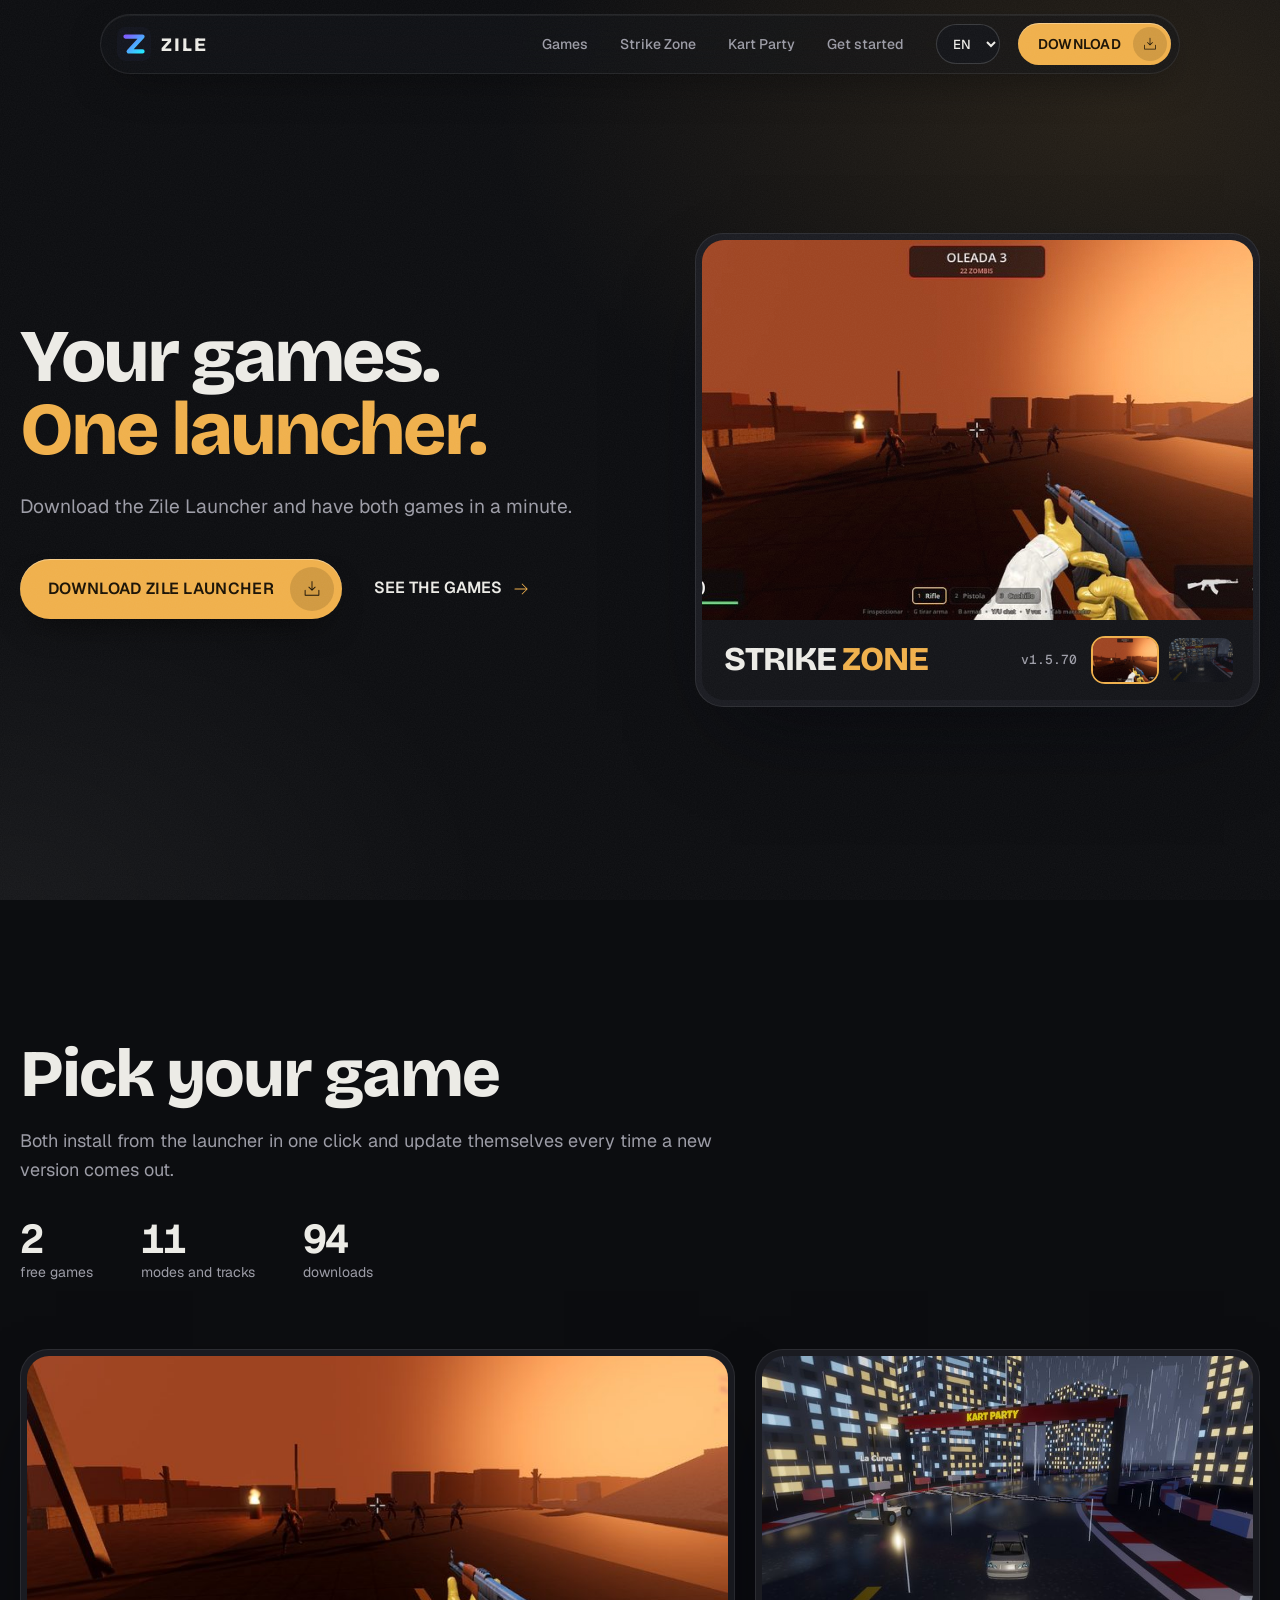
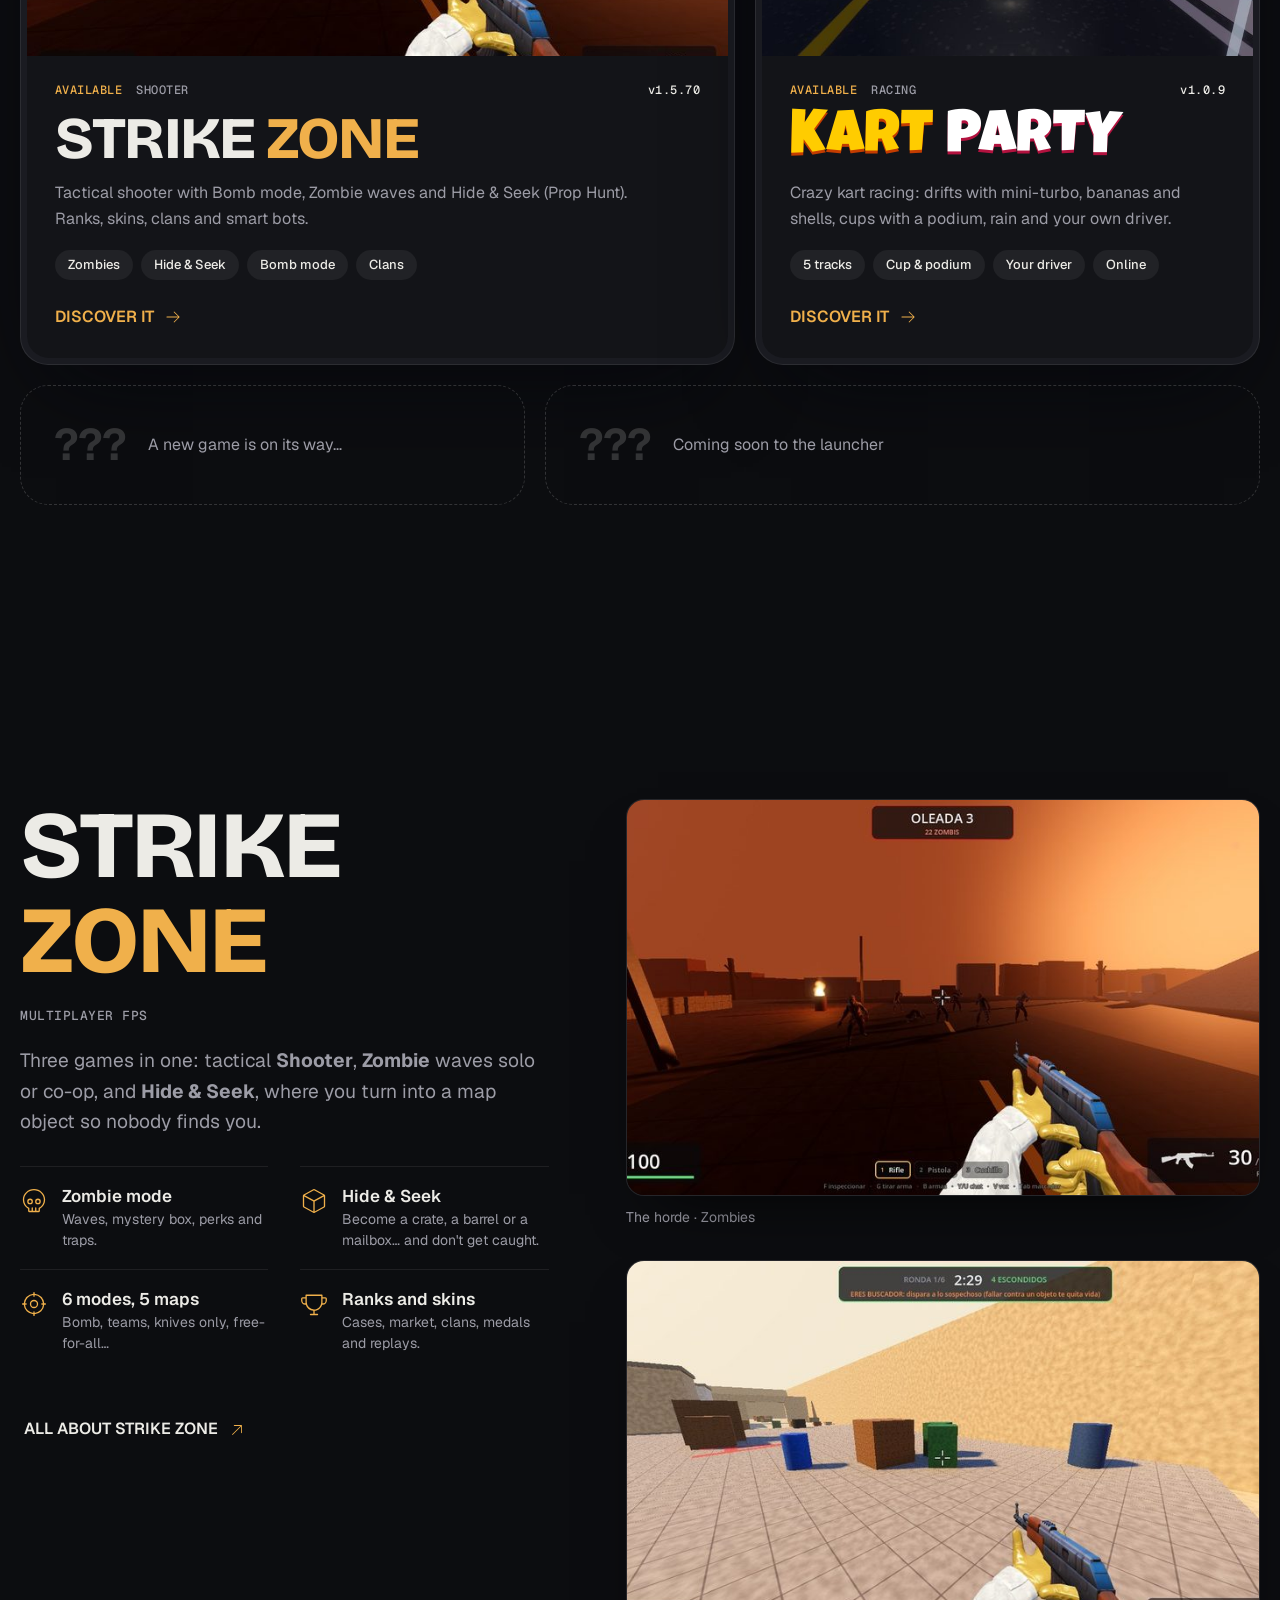
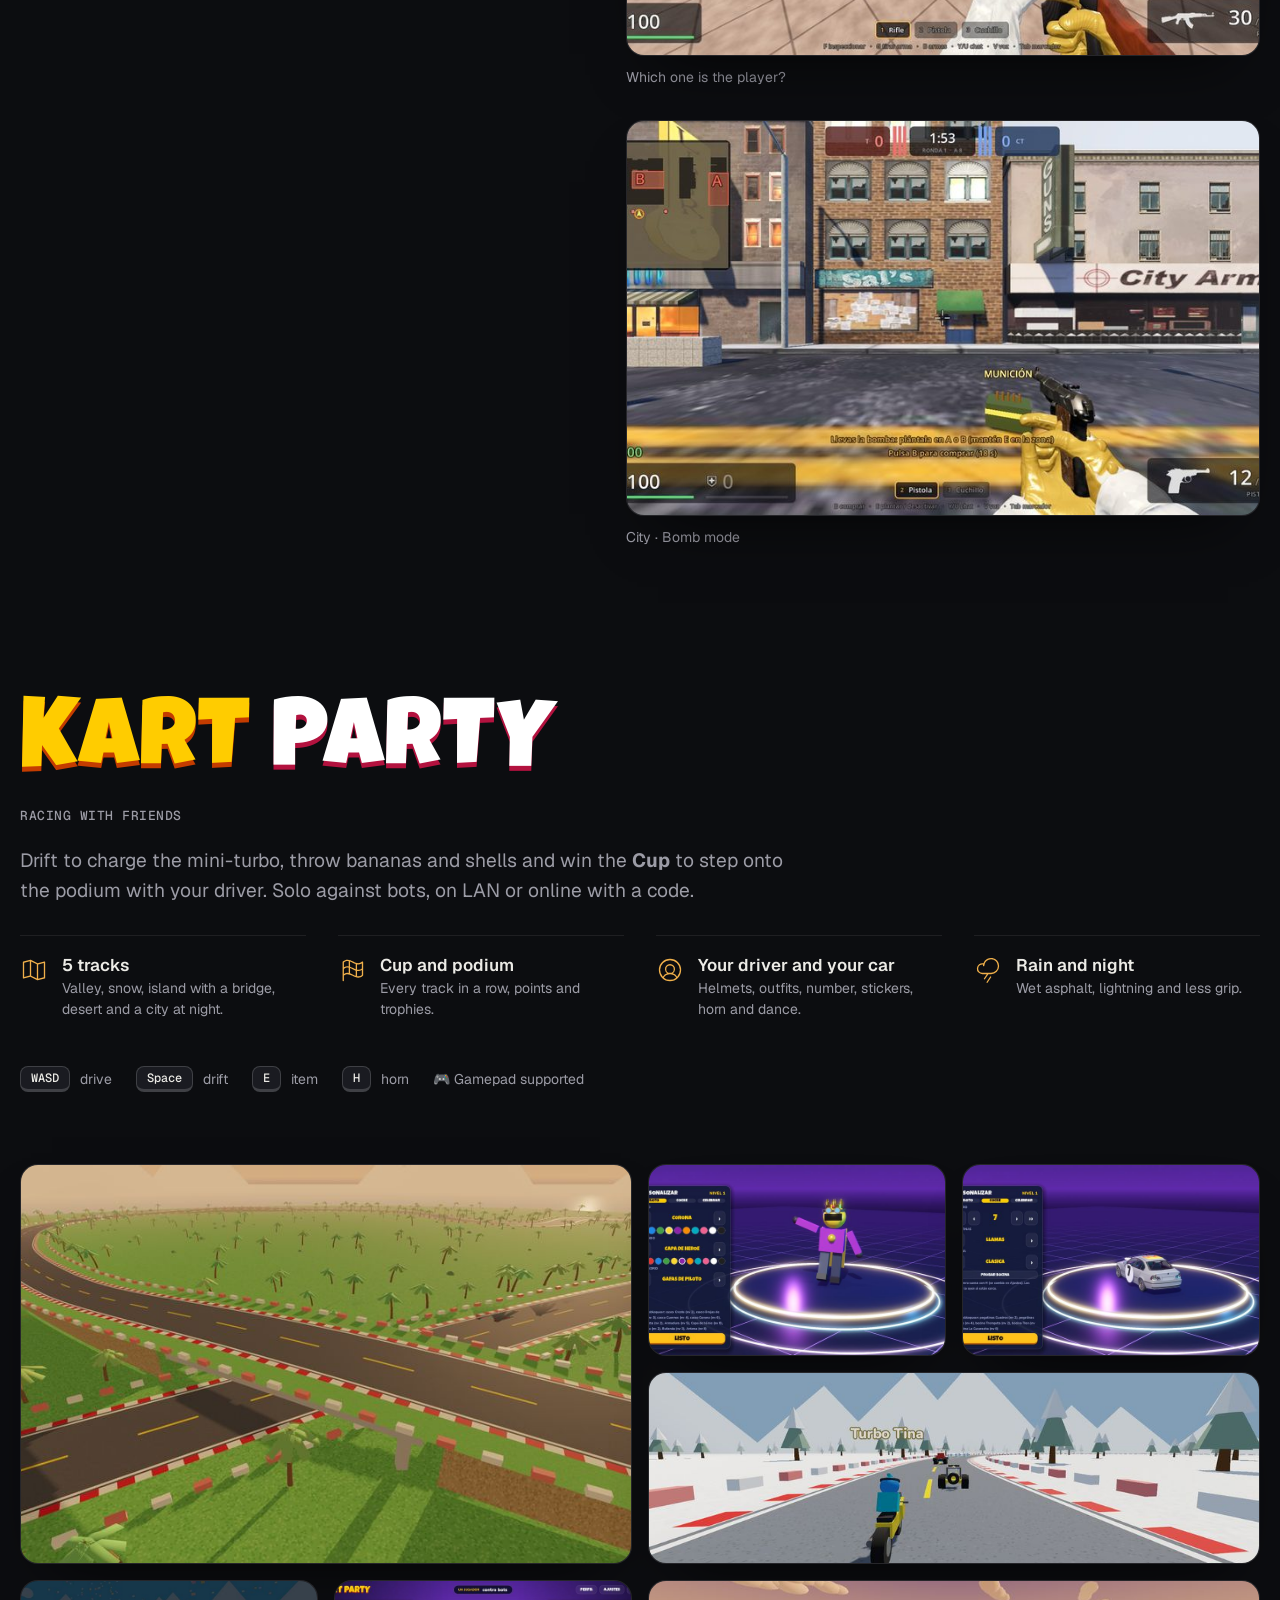
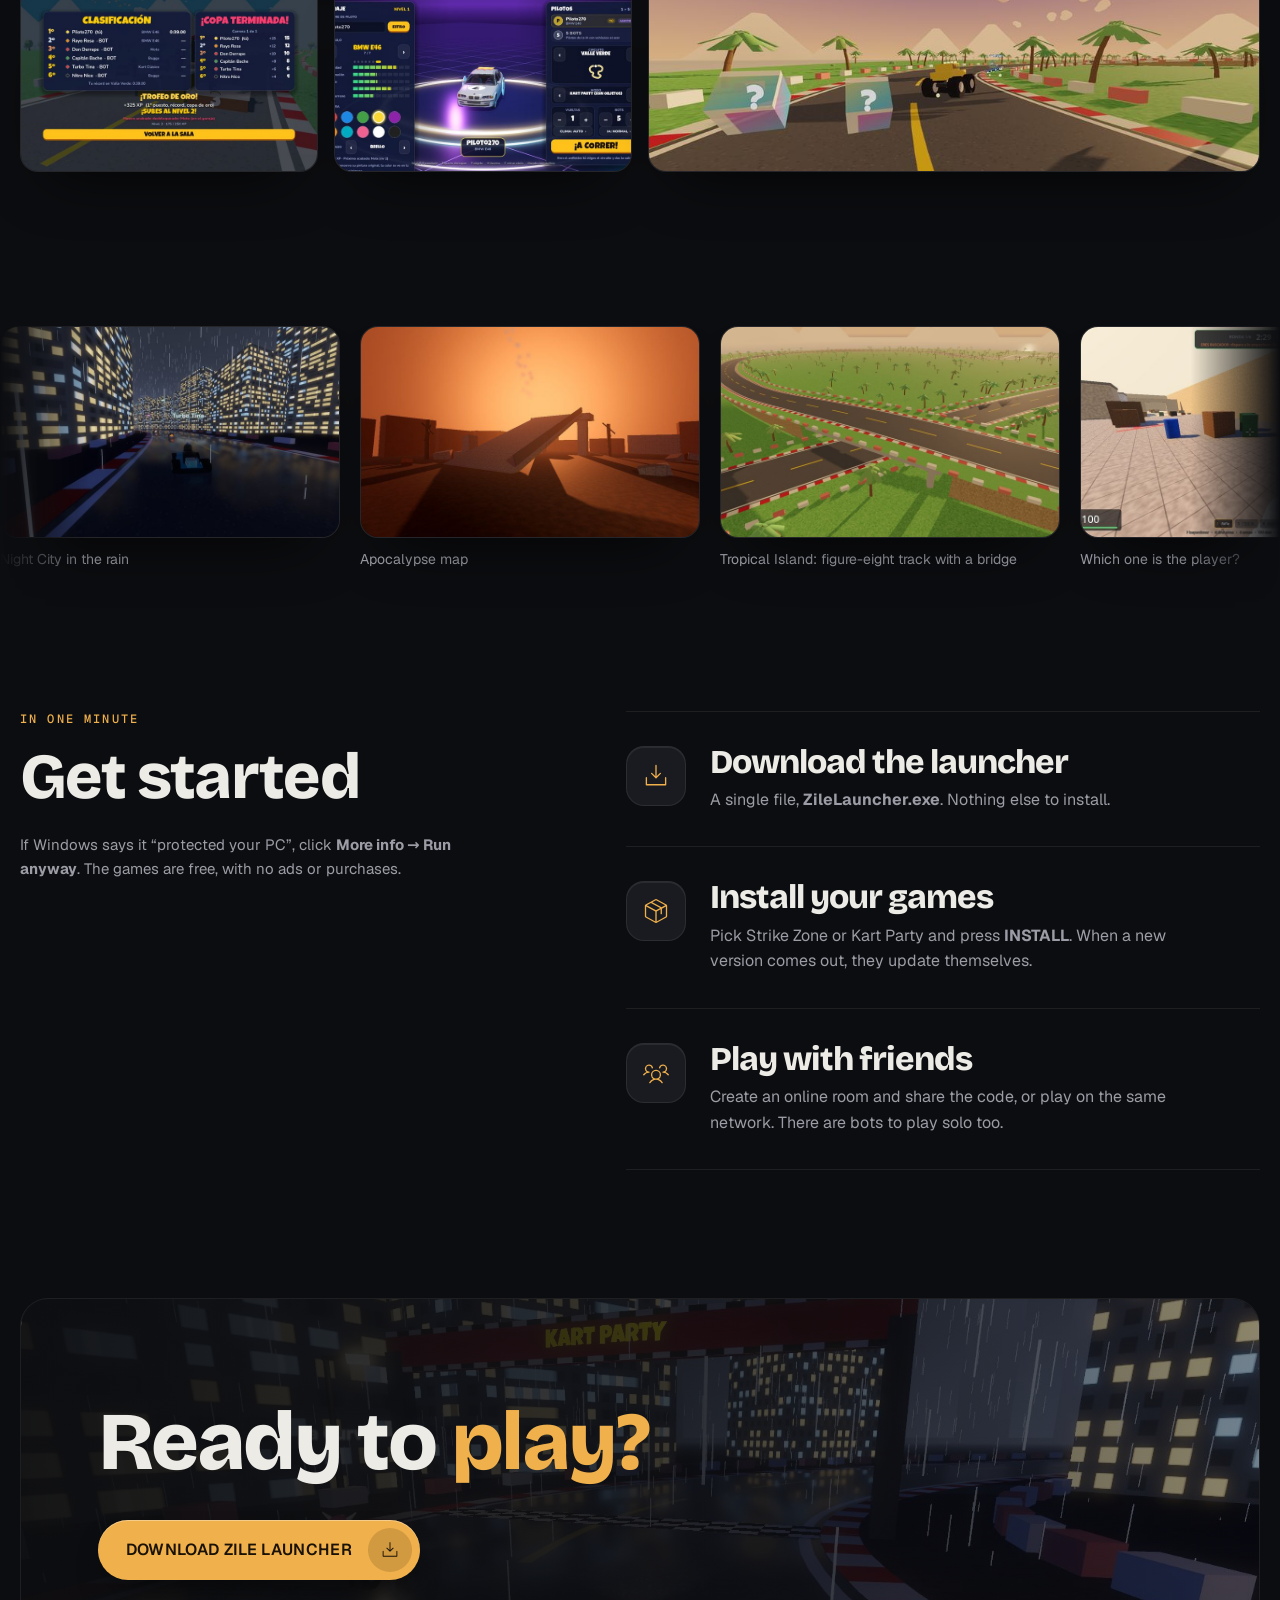
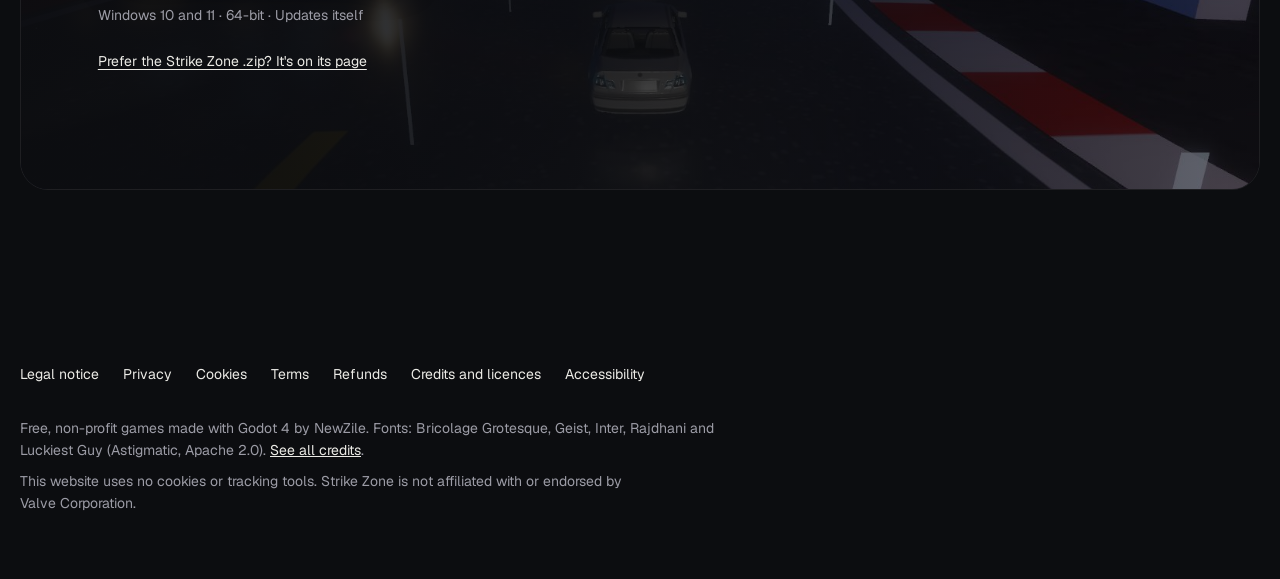
==== commit 26944bdd: "Rediseño de la portada: tema oscuro con acento ámbar, doble bisel y nuevas fuentes Co-Authored-By: C" ====
--- a/index.html
+++ b/index.html
@@ -3,393 +3,366 @@
 <head>
 <meta charset="utf-8">
 <meta name="viewport" content="width=device-width, initial-scale=1">
-<title>Zile Launcher — Strike Zone y Kart Party gratis</title>
+<title>Zile Launcher - Strike Zone y Kart Party gratis</title>
 <meta name="description" content="Zile Launcher: descarga gratis Strike Zone (shooter con Zombis y Escondite) y Kart Party (carreras locas de karts). Se instalan y actualizan solos. Juega con tus amigos por internet o en red local.">
-<meta name="theme-color" content="#07080c">
+<meta name="theme-color" content="#0c0d10">
+<meta name="color-scheme" content="dark">
 <meta property="og:type" content="website">
-<meta property="og:title" content="Zile Launcher — Strike Zone y Kart Party">
+<meta property="og:title" content="Zile Launcher - Strike Zone y Kart Party">
 <meta property="og:description" content="Dos juegos gratis para jugar con tus amigos: un shooter con Zombis y Escondite, y carreras locas de karts. Un launcher que los instala y actualiza.">
 <meta property="og:image" content="https://newzile.github.io/arena-fps/img/og.jpg">
 <meta property="og:url" content="https://newzile.github.io/arena-fps/">
 <meta name="twitter:card" content="summary_large_image">
 <link rel="icon" href="data:image/svg+xml,%3Csvg xmlns='http://www.w3.org/2000/svg' viewBox='0 0 64 64'%3E%3Cdefs%3E%3ClinearGradient id='g' x1='0' y1='0' x2='1' y2='1'%3E%3Cstop offset='0' stop-color='%237c5cff'/%3E%3Cstop offset='1' stop-color='%2322e6ff'/%3E%3C/linearGradient%3E%3C/defs%3E%3Crect width='64' height='64' rx='16' fill='%2307080c'/%3E%3Cpath d='M16 18h32L22 46h26' fill='none' stroke='url(%23g)' stroke-width='8' stroke-linecap='round' stroke-linejoin='round'/%3E%3C/svg%3E">
 <meta name="referrer" content="strict-origin-when-cross-origin">
-<link rel="preload" href="fonts/inter.woff2" as="font" type="font/woff2" crossorigin>
+<link rel="preload" href="fonts/bricolage-grotesque-latin-wght-normal.woff2" as="font" type="font/woff2" crossorigin>
+<link rel="preload" href="fonts/geist-latin-wght-normal.woff2" as="font" type="font/woff2" crossorigin>
 <script>document.documentElement.classList.add("js");</script>
 <style>
-  @font-face { font-family: Inter; font-weight: 400 700; font-display: swap; src: url("fonts/inter.woff2") format("woff2"); }
-  @font-face { font-family: Rajdhani; font-weight: 600; font-display: swap; src: url("fonts/rajdhani-600.woff2") format("woff2"); }
-  @font-face { font-family: Rajdhani; font-weight: 700; font-display: swap; src: url("fonts/rajdhani-700.woff2") format("woff2"); }
+  /* Sistema de diseño: ver DESIGN.md. Tema oscuro único, un solo acento (ámbar). */
+  @font-face { font-family: "Bricolage Grotesque"; font-weight: 200 800; font-display: swap; src: url("fonts/bricolage-grotesque-latin-wght-normal.woff2") format("woff2"); }
+  @font-face { font-family: Geist; font-weight: 100 900; font-display: swap; src: url("fonts/geist-latin-wght-normal.woff2") format("woff2"); }
+  @font-face { font-family: "Geist Mono"; font-weight: 100 900; font-display: swap; src: url("fonts/geist-mono-latin-wght-normal.woff2") format("woff2"); }
   @font-face { font-family: Luckiest; font-display: swap; src: url("fonts/luckiest.ttf") format("truetype"); }
   :root {
-    --bg: #07080c;
-    --bg-2: #0d0f16;
-    --card: rgba(22, 25, 36, 0.72);
-    --line: rgba(255, 255, 255, 0.09);
-    --text: #eef0f6;
-    --dim: #a2a8ba;
-    --brand-a: #7c5cff;
-    --brand-b: #22e6ff;
-    --sz: #fab847;
-    --sz-ink: #1a1205;
-    --kp-a: #ff3d6e;
-    --kp-b: #ffcc00;
-    --ok: #5fd08e;
-    --radius: 18px;
+    color-scheme: dark;
+    --bg: #0c0d10;
+    --plate: #131418;
+    --tray: #1a1b21;
+    --line: rgba(255, 255, 255, 0.08);
+    --line-2: rgba(255, 255, 255, 0.16);
+    --text: #ecebe6;
+    --dim: #9c9ca6;
+    --accent: #f0b04b;
+    --accent-ink: #1a1205;
+    --r-out: 28px;
+    --r-in: 22px;
+    --r-sm: 18px;
+    --ease: cubic-bezier(.32, .72, 0, 1);
+    --font-display: "Bricolage Grotesque", Geist, system-ui, sans-serif;
+    --font-body: Geist, system-ui, sans-serif;
+    --font-mono: "Geist Mono", ui-monospace, monospace;
+    --z-nav: 40;
+    --z-lightbox: 60;
+    --z-skip: 70;
+    --z-grain: 80;
   }
   * { box-sizing: border-box; }
   [hidden] { display: none !important; }
   html, body { margin: 0; }
-  html { scroll-behavior: smooth; scroll-padding-top: 80px; }
+  html { scroll-behavior: smooth; scroll-padding-top: 96px; }
   body {
     background: var(--bg); color: var(--text);
-    font: 16px/1.6 Inter, system-ui, sans-serif;
-    overflow-x: hidden;
+    font: 400 16px/1.6 var(--font-body);
+    -webkit-font-smoothing: antialiased;
+    overflow-x: clip;
+  }
+  /* Grano fijo: rompe la planitud digital sin repintar el contenido que se desplaza */
+  body::after {
+    content: ""; position: fixed; inset: 0; z-index: var(--z-grain); pointer-events: none; opacity: .045;
+    background-image: url("data:image/svg+xml,%3Csvg xmlns='http://www.w3.org/2000/svg' width='160' height='160'%3E%3Cfilter id='n'%3E%3CfeTurbulence type='fractalNoise' baseFrequency='.85' numOctaves='2' stitchTiles='stitch'/%3E%3CfeColorMatrix values='0 0 0 0 1 0 0 0 0 1 0 0 0 0 1 0 0 0 .9 0'/%3E%3C/filter%3E%3Crect width='160' height='160' filter='url(%23n)'/%3E%3C/svg%3E");
   }
   img { max-width: 100%; display: block; }
   a { color: inherit; }
-  h1, h2, h3 { font-family: Rajdhani, Inter, sans-serif; letter-spacing: .01em; line-height: 1.02; margin: 0; }
-  .wrap { max-width: 1180px; margin: 0 auto; padding: 0 20px; }
-  .grad {
-    background: linear-gradient(90deg, var(--brand-a), var(--brand-b), #b388ff, var(--brand-a));
-    background-size: 300% 100%;
-    -webkit-background-clip: text; background-clip: text; color: transparent;
-    animation: flow 8s linear infinite;
-  }
-  @keyframes flow { to { background-position: 300% 0; } }
-  .skip { position: absolute; left: 16px; top: -60px; z-index: 50; background: var(--brand-b); color: #041015; font-weight: 700; padding: 10px 16px; border-radius: 8px; text-decoration: none; }
-  .skip:focus { top: 12px; }
-  :focus-visible { outline: 3px solid #fff; outline-offset: 3px; border-radius: 6px; }
+  h1, h2, h3 { font-family: var(--font-display); font-weight: 800; letter-spacing: -.03em; line-height: 1; margin: 0; text-wrap: balance; }
+  p { text-wrap: pretty; }
+  .wrap { width: min(1240px, 100% - 40px); margin: 0 auto; }
+  .ic { width: 1.5em; height: 1.5em; fill: currentColor; flex: none; }
+  .skip { position: absolute; left: 16px; top: -70px; z-index: var(--z-skip); background: var(--accent); color: var(--accent-ink); font-weight: 600; padding: 12px 20px; border-radius: 999px; text-decoration: none; }
+  .skip:focus { top: 14px; }
+  :focus-visible { outline: 3px solid var(--accent); outline-offset: 3px; }
   .sr-only { position: absolute; width: 1px; height: 1px; overflow: hidden; clip: rect(0 0 0 0); white-space: nowrap; }
-
-  /* ---------- Barra superior ---------- */
-  .nav {
-    position: fixed; inset: 0 0 auto; z-index: 30;
-    transition: background .3s ease, box-shadow .3s ease, padding .3s ease;
-    padding: 16px 0;
-  }
-  .nav.scrolled { background: rgba(7, 8, 12, 0.72); backdrop-filter: blur(14px) saturate(1.4); -webkit-backdrop-filter: blur(14px) saturate(1.4); box-shadow: 0 1px 0 var(--line); padding: 9px 0; }
-  .nav .wrap { display: flex; align-items: center; gap: 24px; }
-  .logo { display: flex; align-items: center; gap: 10px; text-decoration: none; font: 700 22px Rajdhani, sans-serif; letter-spacing: .12em; }
+  .sentinel { position: absolute; top: 0; left: 0; width: 1px; height: 48px; pointer-events: none; }
+
+  /* ---------- Doble bisel: carcasa + núcleo con curvas concéntricas ---------- */
+  .bezel { padding: 6px; border-radius: var(--r-out); background: var(--tray); border: 1px solid var(--line); box-shadow: 0 40px 90px -36px rgba(4, 5, 10, .85); }
+  .bezel > .core { border-radius: var(--r-in); background: var(--plate); box-shadow: inset 0 1px 1px rgba(255, 255, 255, .07); overflow: hidden; }
+
+  /* ---------- Botones ---------- */
+  .btn {
+    display: inline-flex; align-items: center; gap: 16px; text-decoration: none; cursor: pointer; border: 0;
+    font: 600 16px/1.2 var(--font-body); letter-spacing: .02em; white-space: nowrap;
+    padding: 8px 8px 8px 28px; border-radius: 999px; color: var(--accent-ink); background: var(--accent);
+    box-shadow: 0 16px 34px -16px rgba(0, 0, 0, .8), inset 0 1px 0 rgba(255, 255, 255, .35);
+    transition: transform .6s var(--ease), background-color .3s var(--ease), box-shadow .6s var(--ease);
+  }
+  .btn .go { width: 44px; height: 44px; border-radius: 50%; display: grid; place-items: center; background: rgba(26, 18, 5, .14); transition: transform .6s var(--ease); }
+  .btn .go .ic { width: 20px; height: 20px; }
+  .btn:hover { background: #f6bd63; box-shadow: 0 22px 40px -16px rgba(0, 0, 0, .85), inset 0 1px 0 rgba(255, 255, 255, .4); }
+  .btn:hover .go { transform: translate(3px, -2px) scale(1.06); }
+  .btn:active { transform: scale(.98); }
+  .link { display: inline-flex; align-items: center; gap: 10px; font-weight: 600; text-decoration: none; padding: 12px 4px; color: var(--text); }
+  .link span { background: linear-gradient(currentColor, currentColor) 0 100% / 0 1px no-repeat; padding-bottom: 3px; transition: background-size .5s var(--ease); }
+  .link:hover span { background-size: 100% 1px; }
+  .link .ic { width: 18px; height: 18px; color: var(--accent); transition: transform .5s var(--ease); }
+  .link:hover .ic { transform: translateX(4px); }
+
+  /* ---------- Barra flotante ---------- */
+  .nav { position: fixed; top: 14px; left: 0; right: 0; z-index: var(--z-nav); pointer-events: none; }
+  .bar {
+    pointer-events: auto; width: min(1080px, 100% - 28px); margin: 0 auto; display: flex; align-items: center; gap: 18px;
+    padding: 8px 8px 8px 16px; border-radius: 999px;
+    background: rgba(19, 20, 24, .55); border: 1px solid var(--line);
+    -webkit-backdrop-filter: blur(18px) saturate(1.3); backdrop-filter: blur(18px) saturate(1.3);
+    box-shadow: inset 0 1px 0 rgba(255, 255, 255, .06), 0 14px 44px -16px rgba(0, 0, 0, .6);
+    transition: background-color .6s var(--ease);
+  }
+  .nav.scrolled .bar { background: rgba(19, 20, 24, .88); }
+  .logo { display: flex; align-items: center; gap: 10px; text-decoration: none; font: 800 19px var(--font-display); letter-spacing: .1em; }
   .logo svg { width: 34px; height: 34px; }
-  .nav ul { list-style: none; display: flex; gap: 22px; margin: 0 0 0 auto; padding: 0; }
-  .nav ul a { text-decoration: none; color: var(--dim); font-weight: 600; font-size: 14px; position: relative; transition: color .2s; }
-  .nav ul a::after { content: ""; position: absolute; left: 0; right: 0; bottom: -6px; height: 2px; background: linear-gradient(90deg, var(--brand-a), var(--brand-b)); transform: scaleX(0); transition: transform .25s ease; transform-origin: left; }
-  .nav ul a:hover { color: var(--text); }
-  .nav ul a:hover::after { transform: scaleX(1); }
-  .nav select {
-    font: 600 13px Inter, sans-serif; color: var(--text); background: rgba(22, 25, 36, 0.85);
-    border: 1px solid rgba(255, 255, 255, 0.2); border-radius: 10px; padding: 7px 10px; cursor: pointer;
-  }
-  .btn-mini { text-decoration: none; font: 700 14px Rajdhani, sans-serif; letter-spacing: .08em; padding: 9px 16px; border-radius: 10px; color: #041015; background: linear-gradient(90deg, var(--brand-b), #8cf5ff); box-shadow: 0 6px 20px rgba(34, 230, 255, 0.25); white-space: nowrap; }
+  .bar ul { list-style: none; display: flex; gap: 4px; margin: 0 0 0 auto; padding: 0; }
+  .bar ul a { display: block; text-decoration: none; color: var(--dim); font-weight: 500; font-size: 14px; padding: 10px 14px; border-radius: 999px; transition: color .3s var(--ease), background-color .3s var(--ease); }
+  .bar ul a:hover { color: var(--text); }
+  .bar ul a.on { color: var(--text); background: rgba(255, 255, 255, .07); }
+  .bar select {
+    font: 500 13px var(--font-body); color: var(--text); background: var(--plate);
+    border: 1px solid var(--line-2); border-radius: 999px; padding: 9px 12px; min-height: 40px; cursor: pointer;
+  }
+  .bar .btn { padding: 4px 4px 4px 20px; font-size: 14px; gap: 12px; box-shadow: inset 0 1px 0 rgba(255, 255, 255, .35); }
+  .bar .btn .go { width: 34px; height: 34px; }
+  .bar .btn .go .ic { width: 16px; height: 16px; }
 
   /* ---------- Portada ---------- */
-  .hero { position: relative; min-height: 100vh; min-height: 100svh; display: flex; align-items: center; overflow: hidden; isolation: isolate; }
-  .slides { position: absolute; inset: 0; z-index: -3; }
-  .slides img {
-    position: absolute; inset: 0; width: 100%; height: 100%; object-fit: cover;
-    opacity: 0; transform: scale(1.12); transition: opacity 1.6s ease;
-  }
-  .slides img.on { opacity: 1; animation: kenburns 9s ease-out forwards; }
-  @keyframes kenburns { from { transform: scale(1.14) translate3d(1.5%, 1%, 0); } to { transform: scale(1.02) translate3d(0, 0, 0); } }
+  .hero { position: relative; min-height: 100vh; min-height: 100dvh; display: grid; align-items: center; padding: 96px 0 56px; isolation: isolate; overflow: clip; }
   .hero::before {
-    content: ""; position: absolute; inset: 0; z-index: -2;
-    background:
-      linear-gradient(90deg, rgba(7, 8, 12, 0.95) 0%, rgba(7, 8, 12, 0.75) 42%, rgba(7, 8, 12, 0.25) 100%),
-      linear-gradient(0deg, var(--bg) 0%, rgba(7, 8, 12, 0) 35%);
-  }
-  .aurora { position: absolute; inset: -20%; z-index: -1; pointer-events: none; filter: blur(60px); opacity: .55; mix-blend-mode: screen; }
-  .aurora span { position: absolute; width: 42vw; height: 42vw; border-radius: 50%; }
-  .aurora span:nth-child(1) { background: radial-gradient(circle, rgba(124, 92, 255, 0.55), transparent 65%); left: 5%; top: 10%; animation: drift1 18s ease-in-out infinite alternate; }
-  .aurora span:nth-child(2) { background: radial-gradient(circle, rgba(34, 230, 255, 0.35), transparent 65%); left: 30%; top: 45%; animation: drift2 22s ease-in-out infinite alternate; }
-  .aurora span:nth-child(3) { background: radial-gradient(circle, rgba(255, 61, 110, 0.28), transparent 65%); left: 55%; top: 5%; animation: drift1 26s ease-in-out infinite alternate-reverse; }
-  @keyframes drift1 { to { transform: translate(12vw, 8vh) scale(1.2); } }
-  @keyframes drift2 { to { transform: translate(-10vw, -12vh) scale(0.85); } }
-  .floor {
-    position: absolute; left: -50%; right: -50%; bottom: -10%; height: 55%; z-index: -1; pointer-events: none;
-    background-image: linear-gradient(rgba(124, 92, 255, 0.35) 1px, transparent 1px), linear-gradient(90deg, rgba(124, 92, 255, 0.35) 1px, transparent 1px);
-    background-size: 70px 70px;
-    transform: perspective(500px) rotateX(62deg);
-    mask-image: linear-gradient(0deg, rgba(0, 0, 0, 0.9), transparent 75%);
-    -webkit-mask-image: linear-gradient(0deg, rgba(0, 0, 0, 0.9), transparent 75%);
-    animation: floor 3s linear infinite;
-    opacity: .5;
-  }
-  @keyframes floor { to { background-position: 0 70px, 0 0; } }
-  .hero .wrap { display: grid; grid-template-columns: 1.05fr 1fr; gap: 50px; align-items: center; padding-top: 110px; padding-bottom: 90px; width: 100%; }
-  .kicker { display: inline-flex; align-items: center; gap: 10px; font-size: 12px; font-weight: 700; letter-spacing: .2em; color: var(--brand-b); }
-  .kicker::before { content: ""; width: 26px; height: 2px; background: currentColor; }
-  .hero h1 { font-size: clamp(46px, 6.1vw, 88px); margin: 16px 0 18px; text-transform: uppercase; white-space: nowrap; }
-  /* ?static: todo visible y portada de alto fijo (para hacer capturas de la página entera) */
+    content: ""; position: absolute; inset: 0; z-index: -1;
+    background: radial-gradient(900px 560px at 88% 12%, rgba(240, 176, 75, .11), transparent 70%), radial-gradient(700px 500px at 0% 100%, rgba(255, 255, 255, .045), transparent 70%);
+  }
+  .hero-grid { display: grid; grid-template-columns: 1.08fr 1fr; gap: clamp(32px, 5vw, 80px); align-items: center; }
+  .hero-grid > * { min-width: 0; }
+  .hero h1 { font-size: clamp(44px, 5.8vw, 92px); line-height: .98; letter-spacing: -.04em; text-transform: none; }
+  .hero h1 .l { display: block; overflow: hidden; padding-bottom: .1em; margin-bottom: -.1em; }
+  .hero h1 .l > span { display: inline-block; transform: translateY(108%); animation: rise 1.1s var(--ease) forwards; }
+  .hero h1 .l:nth-child(2) > span { animation-delay: .12s; }
+  .hero h1 .hl { color: var(--accent); }
+  @keyframes rise { to { transform: none; } }
+  .lead { color: var(--dim); font-size: clamp(17px, 1.5vw, 20px); max-width: 46ch; margin: 26px 0 36px; }
+  .rise { animation: fadeup 1s var(--ease) both; }
+  .d1 { animation-delay: .25s; } .d2 { animation-delay: .4s; }
+  @keyframes fadeup { from { opacity: 0; transform: translateY(22px); } to { opacity: 1; transform: none; } }
+  .ctas { display: flex; flex-wrap: wrap; gap: 14px 28px; align-items: center; }
   .static .hero { min-height: 900px; }
-  .hero h1 .l { display: block; overflow: hidden; }
-  .hero h1 .l > span { display: inline-block; transform: translateY(105%); animation: rise .9s cubic-bezier(.2, .8, .2, 1) forwards; }
-  .hero h1 .l:nth-child(2) > span { animation-delay: .12s; }
-  @keyframes rise { to { transform: none; } }
-  .lead { color: #c9cddb; font-size: 18px; max-width: 540px; margin: 0 0 30px; }
-  .fade-up { opacity: 0; transform: translateY(20px); animation: fadeup .8s ease forwards; }
-  .d1 { animation-delay: .25s; } .d2 { animation-delay: .4s; } .d3 { animation-delay: .55s; } .d4 { animation-delay: .7s; }
-  @keyframes fadeup { to { opacity: 1; transform: none; } }
-  .ctas { display: flex; flex-wrap: wrap; gap: 14px; align-items: center; }
-  .btn {
-    position: relative; overflow: hidden; isolation: isolate;
-    display: inline-flex; align-items: center; gap: 12px; text-decoration: none; cursor: pointer; border: 0;
-    font: 700 19px Rajdhani, sans-serif; letter-spacing: .07em; padding: 17px 30px; border-radius: 14px;
-    color: #041015; background: linear-gradient(100deg, var(--brand-b), #9df7ff 45%, #b9a8ff);
-    box-shadow: 0 10px 40px rgba(34, 230, 255, 0.35), 0 0 0 1px rgba(255, 255, 255, 0.2) inset;
-    transition: transform .2s ease, box-shadow .2s ease;
-  }
-  .btn:hover { transform: translateY(-2px); box-shadow: 0 16px 50px rgba(34, 230, 255, 0.5), 0 0 0 1px rgba(255, 255, 255, 0.3) inset; }
-  .btn svg { width: 22px; height: 22px; }
-  .btn::after {
-    content: ""; position: absolute; inset: 0 auto 0 -60%; width: 45%; z-index: -1;
-    background: linear-gradient(100deg, transparent, rgba(255, 255, 255, 0.7), transparent);
-    transform: skewX(-20deg); animation: shine 4s ease-in-out infinite;
-  }
-  @keyframes shine { 0%, 65% { left: -60%; } 100% { left: 140%; } }
-  .btn.ghost { background: rgba(255, 255, 255, 0.06); color: var(--text); box-shadow: 0 0 0 1px rgba(255, 255, 255, 0.18) inset; backdrop-filter: blur(6px); }
-  .btn.ghost::after { display: none; }
-  .btn.ghost:hover { background: rgba(255, 255, 255, 0.12); box-shadow: 0 0 0 1px rgba(255, 255, 255, 0.35) inset; }
-  .fine { color: var(--dim); font-size: 13px; margin-top: 14px; }
-  .stats { display: flex; gap: 34px; margin-top: 38px; flex-wrap: wrap; }
-  .stat b { display: block; font: 700 34px Rajdhani, sans-serif; line-height: 1; }
-  .stat span { color: var(--dim); font-size: 13px; }
-
-  /* Ventana del launcher de mentira */
-  .mock-wrap { perspective: 1400px; }
-  .mock {
-    position: relative; border-radius: 16px; overflow: hidden;
-    background: #0f111a; border: 1px solid rgba(255, 255, 255, 0.12);
-    box-shadow: 0 40px 100px rgba(0, 0, 0, 0.65), 0 0 0 1px rgba(124, 92, 255, 0.15), 0 0 80px rgba(124, 92, 255, 0.25);
-    transform: rotateY(-14deg) rotateX(6deg); transform-style: preserve-3d;
-    transition: transform .15s ease-out;
-    animation: bob 7s ease-in-out infinite;
-  }
-  @keyframes bob { 50% { translate: 0 -12px; } }
-  .mock-bar { display: flex; align-items: center; gap: 8px; padding: 10px 14px; background: #0a0c12; border-bottom: 1px solid var(--line); font: 700 12px Rajdhani, sans-serif; letter-spacing: .14em; color: var(--dim); }
-  .mock-bar i { width: 10px; height: 10px; border-radius: 50%; background: #333948; }
-  .mock-bar i:nth-child(1) { background: #ff5f57; } .mock-bar i:nth-child(2) { background: #febc2e; } .mock-bar i:nth-child(3) { background: #28c840; }
-  .mock-bar span { margin-left: 8px; }
-  .mock-body { display: grid; grid-template-columns: 64px 1fr; }
-  .mock-side { background: #0a0c12; border-right: 1px solid var(--line); padding: 12px 10px; display: grid; gap: 10px; align-content: start; }
-  .mock-side div { width: 44px; height: 44px; border-radius: 12px; background-size: cover; background-position: center; opacity: .45; transition: opacity .4s, box-shadow .4s, transform .4s; }
-  .mock-side div.on { opacity: 1; box-shadow: 0 0 0 2px var(--brand-b), 0 0 20px rgba(34, 230, 255, 0.5); transform: scale(1.05); }
-  .mock-side .soon { background: repeating-linear-gradient(45deg, #151823, #151823 6px, #1b1f2c 6px, #1b1f2c 12px); }
-  .mock-main { position: relative; aspect-ratio: 16 / 10.5; overflow: hidden; }
-  .mock-main img { position: absolute; inset: 0; width: 100%; height: 100%; object-fit: cover; opacity: 0; transform: scale(1.08); transition: opacity .9s ease, transform 5s ease-out; }
-  .mock-main img.on { opacity: 1; transform: scale(1); }
-  .mock-main::after { content: ""; position: absolute; inset: 0; background: linear-gradient(0deg, rgba(10, 12, 18, 0.95), rgba(10, 12, 18, 0.1) 60%); }
-  .mock-info { position: absolute; left: 22px; right: 22px; bottom: 18px; z-index: 2; }
-  .mock-title { font: 700 34px Rajdhani, sans-serif; line-height: 1; text-transform: uppercase; }
-  .mock-title.kp { font-family: Luckiest, Rajdhani, sans-serif; font-weight: 400; color: var(--kp-b); text-shadow: 0 3px 0 #c43c00; }
-  .mock-title.sz span { color: var(--sz); }
-  .mock-row { display: flex; align-items: center; gap: 12px; margin-top: 12px; }
-  .mock-play { font: 700 15px Rajdhani, sans-serif; letter-spacing: .1em; padding: 9px 22px; border-radius: 10px; background: var(--ok); color: #06200f; animation: pulse 2s ease-in-out infinite; }
-  @keyframes pulse { 50% { box-shadow: 0 0 0 8px rgba(95, 208, 142, 0), 0 0 24px rgba(95, 208, 142, 0.6); } 0%, 100% { box-shadow: 0 0 0 0 rgba(95, 208, 142, 0.5); } }
-  .mock-prog { flex: 1; height: 6px; border-radius: 3px; background: rgba(255, 255, 255, 0.1); overflow: hidden; }
-  .mock-prog i { display: block; height: 100%; width: 0; background: linear-gradient(90deg, var(--brand-a), var(--brand-b)); animation: prog 4s ease-in-out infinite; }
-  @keyframes prog { 0% { width: 0; } 70%, 100% { width: 100%; } }
-  .mock-ver { font-size: 12px; color: var(--dim); font-weight: 600; }
-  .scroll-hint { position: absolute; left: 50%; bottom: 26px; width: 26px; height: 42px; margin-left: -13px; border: 2px solid rgba(255, 255, 255, 0.35); border-radius: 14px; }
-  .scroll-hint::after { content: ""; position: absolute; left: 50%; top: 8px; width: 4px; height: 8px; margin-left: -2px; border-radius: 2px; background: #fff; animation: wheel 1.8s ease-in-out infinite; }
-  @keyframes wheel { 0% { opacity: 0; transform: translateY(-4px); } 30% { opacity: 1; } 100% { opacity: 0; transform: translateY(12px); } }
+
+  /* Selector de capturas: alterna entre los dos juegos */
+  .stage .shots { position: relative; aspect-ratio: 16 / 11; background: var(--plate); overflow: hidden; }
+  .stage .shots img { position: absolute; inset: 0; width: 100%; height: 100%; object-fit: cover; opacity: 0; transform: scale(1.06); transition: opacity 1s var(--ease), transform 1.6s var(--ease); }
+  .stage .shots img.on { opacity: 1; transform: none; }
+  .stage-bar { display: flex; align-items: center; gap: 14px; padding: 16px 18px 16px 22px; }
+  .stage-title { flex: 1; min-width: 0; }
+  .mock-title { font: 800 clamp(24px, 2.6vw, 34px)/1 var(--font-display); letter-spacing: -.03em; text-transform: uppercase; }
+  .mock-title.sz span { color: var(--accent); }
+  .mock-title.kp { font-family: Luckiest, var(--font-display); font-weight: 400; letter-spacing: .01em; color: #ffcc00; text-shadow: 0 2px 0 #c43c00; }
+  .mock-ver { font: 500 13px var(--font-mono); color: var(--dim); }
+  .picks { display: flex; gap: 8px; }
+  .pick { padding: 0; border: 2px solid transparent; background: none; border-radius: 14px; cursor: pointer; opacity: .55; transition: opacity .4s var(--ease), border-color .4s var(--ease), transform .5s var(--ease); }
+  .pick img { width: 64px; height: 44px; object-fit: cover; border-radius: 11px; }
+  .pick:hover { opacity: .9; }
+  .pick:active { transform: scale(.96); }
+  .pick[aria-pressed="true"] { opacity: 1; border-color: var(--accent); }
 
   /* ---------- Secciones ---------- */
-  section { position: relative; }
-  .block { padding: 110px 0; }
-  .head { text-align: center; max-width: 720px; margin: 0 auto 50px; }
-  .head h2 { font-size: clamp(38px, 5vw, 60px); text-transform: uppercase; margin: 10px 0 12px; }
-  .head p { color: var(--dim); margin: 0; font-size: 17px; }
-  .head .kicker { justify-content: center; }
-  .head .kicker::after { content: ""; width: 26px; height: 2px; background: currentColor; }
-
-  /* Tarjetas de los juegos */
-  .games { display: grid; grid-template-columns: 1fr 1fr; gap: 26px; }
-  .game {
-    position: relative; border-radius: 24px; overflow: hidden; min-height: 520px; isolation: isolate;
-    display: flex; flex-direction: column; justify-content: flex-end; padding: 32px; text-decoration: none;
-    border: 1px solid var(--line); background: #0d0f16;
-    transition: transform .4s cubic-bezier(.2, .8, .2, 1), box-shadow .4s ease;
-  }
-  .game::before {
-    content: ""; position: absolute; inset: -2px; z-index: -3; border-radius: inherit; padding: 2px;
-    background: conic-gradient(from var(--ang, 0deg), transparent 0 60%, var(--c1) 75%, var(--c2) 85%, transparent 100%);
-    -webkit-mask: linear-gradient(#000 0 0) content-box, linear-gradient(#000 0 0); -webkit-mask-composite: xor; mask-composite: exclude;
-    opacity: 0; transition: opacity .4s ease; animation: spin 4s linear infinite;
-  }
-  @property --ang { syntax: "<angle>"; initial-value: 0deg; inherits: false; }
-  @keyframes spin { to { --ang: 360deg; } }
-  .game:hover { transform: translateY(-8px); box-shadow: 0 30px 80px rgba(0, 0, 0, 0.6), 0 0 60px var(--glow); }
-  .game:hover::before { opacity: 1; }
-  .game .bg { position: absolute; inset: 0; z-index: -2; }
-  .game .bg img { position: absolute; inset: 0; width: 100%; height: 100%; object-fit: cover; opacity: 0; transition: opacity .8s ease, transform 6s ease-out; transform: scale(1.1); }
-  .game .bg img.on { opacity: 1; transform: scale(1); }
-  .game::after { content: ""; position: absolute; inset: 0; z-index: -1; background: linear-gradient(0deg, rgba(7, 8, 12, 0.97) 8%, rgba(7, 8, 12, 0.55) 55%, rgba(7, 8, 12, 0.15)); }
-  .game.sz { --c1: #fab847; --c2: #ffe7a8; --glow: rgba(250, 184, 71, 0.25); }
-  .game.kp { --c1: #ff3d6e; --c2: #ffcc00; --glow: rgba(255, 61, 110, 0.25); }
-  .badge { position: absolute; top: 22px; left: 22px; display: flex; gap: 8px; flex-wrap: wrap; }
-  .badge span { font: 700 11px Inter, sans-serif; letter-spacing: .14em; padding: 5px 11px; border-radius: 20px; background: rgba(7, 8, 12, 0.7); border: 1px solid rgba(255, 255, 255, 0.15); backdrop-filter: blur(6px); }
-  .badge .live { color: var(--ok); border-color: rgba(95, 208, 142, 0.5); }
-  .badge .live::before { content: ""; display: inline-block; width: 7px; height: 7px; border-radius: 50%; background: var(--ok); margin-right: 7px; animation: blink 1.4s ease-in-out infinite; }
-  @keyframes blink { 50% { opacity: .25; } }
-  .game h3 { font-size: clamp(44px, 5vw, 64px); text-transform: uppercase; }
-  .game.sz h3 span { color: var(--sz); }
-  .game.kp h3 { font-family: Luckiest, Rajdhani, sans-serif; font-weight: 400; color: var(--kp-b); text-shadow: 0 4px 0 #c43c00; letter-spacing: .02em; }
-  .game.kp h3 span { color: #fff; text-shadow: 0 4px 0 #b3123f; }
-  .game p { color: #cfd3df; margin: 12px 0 18px; max-width: 460px; }
-  .tags { display: flex; flex-wrap: wrap; gap: 8px; margin-bottom: 22px; }
-  .tags span { font-size: 12px; font-weight: 600; padding: 4px 11px; border-radius: 8px; background: rgba(255, 255, 255, 0.08); color: #dde1ec; }
-  .game .go { display: inline-flex; align-items: center; gap: 10px; font: 700 16px Rajdhani, sans-serif; letter-spacing: .1em; color: var(--c1); }
-  .game .go svg { width: 18px; height: 18px; transition: transform .3s ease; }
-  .game:hover .go svg { transform: translateX(6px); }
-  .game .ver { position: absolute; top: 22px; right: 22px; font: 700 15px Rajdhani, sans-serif; color: #fff; padding: 5px 12px; border-radius: 10px; background: rgba(7, 8, 12, 0.7); border: 1px solid rgba(255, 255, 255, 0.15); }
-  .soon-row { display: grid; grid-template-columns: 1fr 1fr; gap: 26px; margin-top: 26px; }
-  .soon { position: relative; border-radius: 20px; padding: 26px 30px; border: 1px dashed rgba(255, 255, 255, 0.16); background: repeating-linear-gradient(-45deg, rgba(255, 255, 255, 0.02), rgba(255, 255, 255, 0.02) 12px, transparent 12px, transparent 24px); display: flex; align-items: center; gap: 20px; overflow: hidden; }
-  .soon b { font: 700 40px Rajdhani, sans-serif; position: relative; }
-  .glitch { position: relative; display: inline-block; }
-  .glitch::before, .glitch::after { content: attr(data-t); position: absolute; left: 0; top: 0; opacity: .75; }
-  .glitch::before { color: var(--kp-a); animation: g1 2.6s infinite steps(1); }
-  .glitch::after { color: var(--brand-b); animation: g2 2.6s infinite steps(1); }
-  @keyframes g1 { 0%, 88%, 100% { transform: none; clip-path: inset(0 0 100% 0); } 90% { transform: translate(-3px, 1px); clip-path: inset(20% 0 40% 0); } 94% { transform: translate(3px, -1px); clip-path: inset(60% 0 10% 0); } }
-  @keyframes g2 { 0%, 88%, 100% { transform: none; clip-path: inset(0 0 100% 0); } 91% { transform: translate(3px, 0); clip-path: inset(50% 0 20% 0); } 95% { transform: translate(-3px, 1px); clip-path: inset(10% 0 70% 0); } }
+  .block { padding: clamp(80px, 11vw, 150px) 0; position: relative; }
+  .head { max-width: 760px; margin: 0 0 clamp(36px, 5vw, 64px); }
+  .head h2 { font-size: clamp(38px, 5.2vw, 76px); }
+  .head p { color: var(--dim); font-size: 18px; max-width: 58ch; margin: 20px 0 0; }
+  .stats { display: flex; gap: 14px 48px; flex-wrap: wrap; margin-top: 34px; }
+  .stat b { display: block; font: 700 40px/1 var(--font-mono); letter-spacing: -.04em; font-variant-numeric: tabular-nums; }
+  .stat span { color: var(--dim); font-size: 14px; }
+
+  /* Juegos: bento entrelazado 7/5 y 5/7 */
+  .games { display: grid; grid-template-columns: repeat(12, 1fr); gap: 20px; }
+  .games > * { min-width: 0; }
+  .game.sz { grid-column: span 7; }
+  .game.kp { grid-column: span 5; }
+  .soon.s1 { grid-column: span 5; }
+  .soon.s2 { grid-column: span 7; }
+  .game { display: block; text-decoration: none; color: inherit; transition: transform .7s var(--ease), border-color .5s var(--ease); }
+  .game:hover { transform: translateY(-6px); border-color: rgba(240, 176, 75, .5); }
+  .game .core { display: flex; flex-direction: column; height: 100%; }
+  .game .bg { position: relative; flex: 1; min-height: 300px; background: var(--plate); }
+  .game .bg img { position: absolute; inset: 0; width: 100%; height: 100%; object-fit: cover; opacity: 0; transform: scale(1.06); transition: opacity 1s var(--ease), transform 1.4s var(--ease); }
+  .game .bg img.on { opacity: 1; transform: none; }
+  .game:hover .bg img.on { transform: scale(1.03); }
+  .game .body { display: flex; flex-direction: column; gap: 12px; padding: 26px 28px 28px; }
+  .meta { display: flex; align-items: center; gap: 14px; font: 500 12px var(--font-mono); color: var(--dim); letter-spacing: .04em; }
+  .meta .ok { color: var(--accent); }
+  .meta .ver { margin-left: auto; color: var(--text); }
+  .game h3 { font-size: clamp(40px, 4.6vw, 64px); text-transform: uppercase; }
+  .game.sz h3 span { color: var(--accent); }
+  .game.kp h3 { font-family: Luckiest, var(--font-display); font-weight: 400; letter-spacing: .01em; color: #ffcc00; text-shadow: 0 3px 0 #c43c00; }
+  .game.kp h3 span { color: #fff; text-shadow: 0 3px 0 #b3123f; }
+  .game p { color: var(--dim); margin: 0; max-width: 52ch; }
+  .tags { display: flex; flex-wrap: wrap; gap: 8px; margin: 6px 0 4px; }
+  .tags span { font-size: 13px; font-weight: 500; padding: 5px 13px; border-radius: 999px; background: rgba(255, 255, 255, .06); color: var(--text); }
+  .game .more { display: inline-flex; align-items: center; gap: 10px; margin-top: 8px; font-weight: 600; color: var(--accent); }
+  .game .more .ic { width: 18px; height: 18px; transition: transform .5s var(--ease); }
+  .game:hover .more .ic { transform: translateX(6px); }
+  .soon { border-radius: var(--r-out); padding: 30px 32px; border: 1px dashed var(--line-2); display: flex; align-items: center; gap: 22px; min-height: 120px; }
+  .soon b { font: 700 44px/1 var(--font-mono); color: var(--line-2); letter-spacing: -.04em; }
   .soon span { color: var(--dim); }
 
-  /* Escaparate de cada juego */
-  .show { padding: 120px 0; overflow: hidden; }
-  .show::before { content: ""; position: absolute; inset: 0; z-index: -1; opacity: .5; }
-  .show.sz::before { background: radial-gradient(800px 500px at 85% 30%, rgba(250, 184, 71, 0.12), transparent 70%); }
-  .show.kp::before { background: radial-gradient(800px 500px at 15% 30%, rgba(255, 61, 110, 0.13), transparent 70%), radial-gradient(600px 400px at 40% 80%, rgba(255, 204, 0, 0.08), transparent 70%); }
-  .split { display: grid; grid-template-columns: 1fr 1.1fr; gap: 60px; align-items: center; }
-  .split.rev { grid-template-columns: 1.1fr 1fr; }
-  .split.rev .txt { order: 2; }
-  .show .kicker { color: var(--c); }
-  .show.sz { --c: var(--sz); }
-  .show.kp { --c: var(--kp-b); }
-  .show h2 { font-size: clamp(54px, 7vw, 92px); text-transform: uppercase; margin: 12px 0 16px; }
-  .show.sz h2 span { color: var(--sz); }
-  .kp-title { font-family: Luckiest, Rajdhani, sans-serif; font-weight: 400; color: var(--kp-b); text-shadow: 0 5px 0 #c43c00, 0 12px 30px rgba(255, 61, 110, 0.35); letter-spacing: .02em; }
-  .kp-title .w { display: inline-block; }
-  .kp-title .ch { display: inline-block; animation: hop 2.8s ease-in-out infinite; animation-delay: calc(var(--i) * 0.09s); }
-  .kp-title .w2 .ch { color: #fff; text-shadow: 0 5px 0 #b3123f, 0 12px 30px rgba(255, 61, 110, 0.35); }
-  @keyframes hop { 0%, 60%, 100% { transform: none; } 30% { transform: translateY(-10px) rotate(-3deg); } }
-  .show .lead { max-width: 520px; }
-  .feats { list-style: none; padding: 0; margin: 26px 0 30px; display: grid; grid-template-columns: 1fr 1fr; gap: 14px; }
-  .feats li { display: flex; gap: 12px; align-items: flex-start; padding: 14px; border-radius: 14px; background: var(--card); border: 1px solid var(--line); transition: border-color .25s, transform .25s; }
-  .feats li:hover { border-color: var(--c); transform: translateY(-3px); }
-  .feats .ic { flex: none; width: 38px; height: 38px; display: grid; place-items: center; border-radius: 10px; background: color-mix(in srgb, var(--c) 16%, transparent); color: var(--c); }
-  .feats .ic svg { width: 20px; height: 20px; }
-  .feats b { display: block; font: 700 17px Rajdhani, sans-serif; letter-spacing: .02em; }
-  .feats small { color: var(--dim); font-size: 13px; line-height: 1.45; display: block; }
-  .link-more { display: inline-flex; align-items: center; gap: 10px; font: 700 17px Rajdhani, sans-serif; letter-spacing: .08em; color: var(--c); text-decoration: none; padding: 12px 20px; border-radius: 12px; border: 1px solid color-mix(in srgb, var(--c) 40%, transparent); transition: background .2s, gap .2s; }
-  .link-more:hover { background: color-mix(in srgb, var(--c) 12%, transparent); gap: 16px; }
-  .collage { position: relative; aspect-ratio: 1 / 0.86; }
-  .collage .shot { position: absolute; width: 74%; border-radius: 16px; box-shadow: 0 30px 70px rgba(0, 0, 0, 0.6); }
-  .collage .shot:nth-child(1) { left: 0; top: 0; z-index: 1; }
-  .collage .shot:nth-child(2) { right: 0; top: 24%; z-index: 2; }
-  .collage .shot:nth-child(3) { left: 8%; bottom: 0; z-index: 3; width: 62%; }
-  .shot { display: block; padding: 0; border: 1px solid rgba(255, 255, 255, 0.14); overflow: hidden; cursor: zoom-in; background: #111; aspect-ratio: 16 / 9; font: inherit; color: inherit; }
-  .shot img { width: 100%; height: 100%; object-fit: cover; transition: transform .6s cubic-bezier(.2, .8, .2, 1); }
-  .shot:hover img { transform: scale(1.06); }
-  .shot figcaption, .shot .cap { position: absolute; left: 0; right: 0; bottom: 0; padding: 26px 14px 10px; text-align: left; font: 700 15px Rajdhani, sans-serif; letter-spacing: .05em; background: linear-gradient(transparent, rgba(0, 0, 0, 0.85)); opacity: 0; transform: translateY(8px); transition: opacity .3s, transform .3s; }
-  .shot { position: relative; }
-  .shot:hover .cap, .shot:focus-visible .cap { opacity: 1; transform: none; }
-
-  /* Rejilla de capturas (Kart Party) */
-  .bento { display: grid; grid-template-columns: repeat(4, 1fr); grid-auto-rows: 170px; gap: 14px; margin-top: 60px; }
-  .bento .shot { aspect-ratio: auto; border-radius: 14px; }
+  /* Escaparates */
+  .show { padding: clamp(80px, 12vw, 170px) 0; position: relative; }
+  .show + .show { padding-top: 0; }
+  .pin { display: grid; grid-template-columns: 5fr 6fr; gap: clamp(36px, 6vw, 100px); align-items: start; }
+  .pin > * { min-width: 0; }
+  .pin .txt { position: sticky; top: 104px; }
+  .show h2 { font-size: clamp(56px, 7.4vw, 112px); text-transform: uppercase; }
+  .show.sz h2 span { color: var(--accent); }
+  .genre { display: block; margin-top: 18px; font: 500 13px var(--font-mono); letter-spacing: .04em; color: var(--dim); }
+  .show .lead { margin: 22px 0 28px; }
+  .feats { list-style: none; padding: 0; margin: 0 0 32px; display: grid; grid-template-columns: 1fr 1fr; gap: 0 32px; }
+  .feats li { display: flex; gap: 14px; align-items: flex-start; padding: 18px 0; border-top: 1px solid var(--line); }
+  .feats .ic { color: var(--accent); width: 28px; height: 28px; margin-top: 2px; }
+  .feats b { display: block; font: 600 17px/1.3 var(--font-body); }
+  .feats small { color: var(--dim); font-size: 14px; line-height: 1.5; display: block; margin-top: 2px; }
+  .reel { display: grid; gap: 32px; }
+  .kbd-row, .keys { display: flex; flex-wrap: wrap; gap: 12px 24px; color: var(--dim); font-size: 14px; }
+  .keys { margin: 8px 0 clamp(40px, 6vw, 72px); }
+  .keys > span { display: inline-flex; align-items: center; gap: 10px; }
+  kbd { font: 500 12px var(--font-mono); color: var(--text); background: var(--tray); border: 1px solid var(--line-2); border-bottom-width: 3px; border-radius: 8px; padding: 3px 10px; }
+
+  /* Capturas: botón que abre el visor */
+  .shot { display: block; width: 100%; padding: 0; border: 0; background: none; color: inherit; font: inherit; text-align: left; cursor: zoom-in; }
+  .shot .frame { display: block; position: relative; overflow: hidden; aspect-ratio: 16 / 10; border-radius: var(--r-sm); border: 1px solid var(--line); background: var(--plate); box-shadow: 0 30px 60px -32px rgba(0, 0, 0, .8); }
+  .shot img { width: 100%; height: 100%; object-fit: cover; transition: transform 1.2s var(--ease); }
+  .shot:hover img { transform: scale(1.05); }
+  .shot .cap { display: block; margin-top: 12px; font-size: 14px; line-height: 1.4; color: var(--dim); }
+
+  /* Kart Party: introducción a todo el ancho, franja de rasgos y galería */
+  .kp-title { font-family: Luckiest, var(--font-display); font-weight: 400; font-size: clamp(64px, 11vw, 170px); line-height: .92; letter-spacing: .01em; color: #ffcc00; text-shadow: 0 .05em 0 #c43c00; }
+  .kp-title span { color: #fff; text-shadow: 0 .05em 0 #b3123f; }
+  .kp .lead { max-width: 60ch; }
+  .strip { grid-template-columns: repeat(4, 1fr); margin-bottom: 28px; }
+  .bento { display: grid; grid-template-columns: repeat(4, 1fr); grid-auto-rows: clamp(150px, 15vw, 210px); gap: 16px; grid-auto-flow: dense; }
+  .bento .shot { height: 100%; }
+  .bento .frame { height: 100%; aspect-ratio: auto; }
+  .bento .cap { position: absolute; width: 1px; height: 1px; overflow: hidden; clip: rect(0 0 0 0); margin: 0; }
   .bento .big { grid-column: span 2; grid-row: span 2; }
   .bento .wide { grid-column: span 2; }
-  .keys { display: flex; flex-wrap: wrap; gap: 10px 20px; margin-top: 30px; color: var(--dim); font-size: 14px; }
-  .keys span { display: inline-flex; align-items: center; gap: 8px; }
-  kbd { font: 700 12px Inter, sans-serif; color: var(--text); background: #171a25; border: 1px solid rgba(255, 255, 255, 0.2); border-bottom-width: 3px; border-radius: 7px; padding: 3px 9px; }
-
-  /* Cinta de capturas que no para */
-  .marquee { padding: 30px 0 90px; overflow: hidden; }
-  .track { display: flex; gap: 18px; width: max-content; animation: slide 60s linear infinite; }
-  .track.back { animation-direction: reverse; animation-duration: 70s; margin-top: 18px; }
-  .marquee:hover .track { animation-play-state: paused; }
-  .track .shot { width: 360px; border-radius: 14px; flex: none; }
+
+  /* Cinta única de capturas: muestra el alcance de los dos juegos */
+  .marquee { overflow: hidden; padding: 0 0 clamp(80px, 11vw, 150px); -webkit-mask-image: linear-gradient(90deg, transparent, #000 7%, #000 93%, transparent); mask-image: linear-gradient(90deg, transparent, #000 7%, #000 93%, transparent); }
+  .track { display: flex; width: max-content; animation: slide 110s linear infinite; }
+  .marquee:hover .track, .marquee:focus-within .track { animation-play-state: paused; }
+  .track .shot { width: 340px; flex: none; margin-right: 20px; }
   @keyframes slide { to { transform: translateX(-50%); } }
 
   /* Cómo empezar */
-  .steps { display: grid; grid-template-columns: repeat(3, 1fr); gap: 22px; counter-reset: s; }
-  .step { position: relative; padding: 30px; border-radius: var(--radius); background: var(--card); border: 1px solid var(--line); overflow: hidden; transition: transform .3s, border-color .3s; }
-  .step:hover { transform: translateY(-6px); border-color: rgba(34, 230, 255, 0.4); }
-  .step::before { counter-increment: s; content: "0" counter(s); position: absolute; right: 18px; top: 6px; font: 700 84px Rajdhani, sans-serif; color: rgba(255, 255, 255, 0.05); }
-  .step .ic { width: 50px; height: 50px; border-radius: 14px; display: grid; place-items: center; margin-bottom: 18px; background: linear-gradient(135deg, rgba(124, 92, 255, 0.3), rgba(34, 230, 255, 0.2)); color: var(--brand-b); }
-  .step .ic svg { width: 26px; height: 26px; }
-  .step h3 { font-size: 24px; margin-bottom: 8px; }
-  .step p { color: var(--dim); margin: 0; font-size: 15px; }
-  .tip { margin: 26px auto 0; max-width: 780px; text-align: center; color: var(--dim); font-size: 14px; }
+  .steps-grid { display: grid; grid-template-columns: 5fr 6fr; gap: clamp(36px, 6vw, 100px); align-items: start; }
+  .steps-grid > * { min-width: 0; }
+  .steps-head { position: sticky; top: 104px; }
+  .kicker { display: block; margin-bottom: 18px; font: 500 12px var(--font-mono); letter-spacing: .18em; text-transform: uppercase; color: var(--accent); }
+  .steps-head h2 { font-size: clamp(40px, 5vw, 72px); }
+  .tip { margin: 24px 0 0; max-width: 44ch; color: var(--dim); font-size: 15px; }
+  .steps { list-style: none; margin: 0; padding: 0; }
+  .steps li { display: grid; grid-template-columns: auto 1fr; gap: 24px; padding: 34px 0; border-top: 1px solid var(--line); }
+  .steps li:last-child { border-bottom: 1px solid var(--line); }
+  .step-ic { width: 60px; height: 60px; border-radius: var(--r-sm); background: var(--tray); border: 1px solid var(--line); display: grid; place-items: center; color: var(--accent); box-shadow: inset 0 1px 0 rgba(255, 255, 255, .07); }
+  .step-ic .ic { width: 28px; height: 28px; }
+  .steps h3 { font-size: clamp(26px, 2.6vw, 34px); margin-bottom: 8px; }
+  .steps p { margin: 0; color: var(--dim); max-width: 46ch; }
 
   /* Llamada final */
-  .final { margin: 40px auto 0; border-radius: 28px; padding: 70px 30px; text-align: center; position: relative; overflow: hidden; isolation: isolate; border: 1px solid rgba(255, 255, 255, 0.12); }
-  .final::before { content: ""; position: absolute; inset: -40%; z-index: -2; background: conic-gradient(from 0deg, #7c5cff, #22e6ff, #ff3d6e, #ffcc00, #fab847, #7c5cff); animation: rot 14s linear infinite; opacity: .55; filter: blur(40px); }
-  .final::after { content: ""; position: absolute; inset: 2px; z-index: -1; border-radius: 26px; background: rgba(9, 10, 16, 0.86); }
-  @keyframes rot { to { transform: rotate(360deg); } }
-  .final h2 { font-size: clamp(40px, 5.5vw, 70px); text-transform: uppercase; margin-bottom: 14px; }
-  .final p { color: #c9cddb; margin: 0 auto 30px; max-width: 560px; }
-
-  footer { padding: 60px 0 40px; color: var(--dim); font-size: 13px; text-align: center; }
-  footer nav ul { list-style: none; padding: 0; margin: 0 0 16px; display: flex; flex-wrap: wrap; justify-content: center; gap: 8px 20px; }
-  footer a { color: var(--text); text-decoration: none; }
-  footer a:hover { color: var(--brand-b); }
-  footer p { margin: 6px auto; max-width: 760px; }
+  .final { position: relative; isolation: isolate; overflow: hidden; margin-top: clamp(72px, 10vw, 140px); border-radius: var(--r-out); border: 1px solid var(--line); padding: clamp(48px, 8vw, 112px) clamp(24px, 6vw, 88px); }
+  .final .bgimg { position: absolute; inset: 0; z-index: -2; width: 100%; height: 100%; object-fit: cover; }
+  .final::after { content: ""; position: absolute; inset: 0; z-index: -1; background: linear-gradient(90deg, rgba(12, 13, 16, .96) 0%, rgba(12, 13, 16, .78) 50%, rgba(12, 13, 16, .4) 100%); }
+  .final h2 { font-size: clamp(42px, 6.4vw, 96px); text-transform: none; margin-bottom: 36px; max-width: 14ch; }
+  .final h2 .hl { color: var(--accent); }
+  .fine { color: var(--dim); font-size: 14px; margin-top: 24px; }
+  .fine a { color: var(--text); text-underline-offset: 3px; }
+
+  footer { padding: 24px 0 56px; color: var(--dim); font-size: 14px; }
+  footer nav ul { list-style: none; padding: 0; margin: 0 0 24px; display: flex; flex-wrap: wrap; gap: 4px 24px; }
+  footer nav a { display: inline-block; padding: 8px 0; color: var(--text); text-decoration: none; }
+  footer nav a:hover { color: var(--accent); }
+  footer p { margin: 8px 0; max-width: 78ch; }
+  footer p a { color: var(--text); }
 
   /* Visor de capturas */
-  .lightbox { position: fixed; inset: 0; z-index: 60; display: flex; align-items: center; justify-content: center; padding: 20px; background: rgba(4, 5, 8, 0.92); backdrop-filter: blur(8px); opacity: 0; pointer-events: none; transition: opacity .25s; }
+  .lightbox { position: fixed; inset: 0; z-index: var(--z-lightbox); display: flex; align-items: center; justify-content: center; padding: 20px; background: rgba(8, 9, 12, .92); -webkit-backdrop-filter: blur(10px); backdrop-filter: blur(10px); opacity: 0; pointer-events: none; transition: opacity .4s var(--ease); }
   .lightbox.open { opacity: 1; pointer-events: auto; }
-  .lightbox figure { margin: 0; display: flex; flex-direction: column; align-items: center; gap: 12px; transform: scale(.94); transition: transform .3s cubic-bezier(.2, .8, .2, 1); }
+  .lightbox figure { margin: 0; display: flex; flex-direction: column; align-items: center; gap: 14px; transform: scale(.95); transition: transform .6s var(--ease); }
   .lightbox.open figure { transform: none; }
-  .lightbox img { max-height: 82vh; border-radius: 14px; box-shadow: 0 30px 100px rgba(0, 0, 0, 0.7); }
+  .lightbox img { max-width: 100%; max-height: 82vh; border-radius: var(--r-sm); box-shadow: 0 40px 100px rgba(0, 0, 0, .7); }
   .lightbox figcaption { color: var(--text); }
-  .lb-btn { position: absolute; background: rgba(22, 25, 36, 0.9); color: var(--text); border: 1px solid rgba(255, 255, 255, 0.25); border-radius: 12px; padding: 10px 16px; font: 600 15px Inter, sans-serif; cursor: pointer; }
+  .lb-btn { position: absolute; background: var(--tray); color: var(--text); border: 1px solid var(--line-2); border-radius: 999px; min-height: 44px; min-width: 44px; padding: 10px 18px; font: 500 15px var(--font-body); cursor: pointer; transition: background-color .3s var(--ease), transform .4s var(--ease); }
+  .lb-btn:hover { background: #24252c; }
+  .lb-btn:active { transform: scale(.96); }
   .lb-close { top: 16px; right: 16px; }
-  .lb-prev, .lb-next { top: 50%; transform: translateY(-50%); font-size: 22px; padding: 12px 18px; }
+  .lb-prev, .lb-next { top: 50%; margin-top: -22px; font-size: 22px; padding: 8px 16px; }
   .lb-prev { left: 16px; } .lb-next { right: 16px; }
 
-  /* Aparecer al bajar */
-  .js .rv { opacity: 0; transform: translateY(40px); transition: opacity .9s cubic-bezier(.2, .8, .2, 1), transform .9s cubic-bezier(.2, .8, .2, 1); transition-delay: calc(var(--d, 0) * 90ms); }
-  .js .rv.left { transform: translateX(-50px); }
-  .js .rv.right { transform: translateX(50px); }
-  .js .rv.zoom { transform: scale(.92); }
-  .rv.in { opacity: 1 !important; transform: none !important; }
-
-  .hero .wrap > *, .split > *, .games > * { min-width: 0; }
-  @media (max-width: 960px) {
-    .hero .wrap, .split, .split.rev { grid-template-columns: 1fr; }
-    .split.rev .txt { order: 0; }
-    .mock-wrap { max-width: 560px; }
-    .games, .soon-row, .steps { grid-template-columns: 1fr; }
+  /* Aparecer al bajar (translate, para no chocar con los hover que usan transform) */
+  .js .rv { opacity: 0; translate: 0 36px; transition: opacity 1s var(--ease) calc(var(--d, 0) * 90ms), translate 1s var(--ease) calc(var(--d, 0) * 90ms), transform .7s var(--ease), border-color .5s var(--ease); }
+  .js .rv.in { opacity: 1; translate: none; }
+
+  /* Las capturas del escaparate ganan presencia al llegar (CSS ligado al scroll, sin JS) */
+  @supports (animation-timeline: view()) {
+    @media (prefers-reduced-motion: no-preference) {
+      .reel .frame { animation: settle linear both; animation-timeline: view(); animation-range: entry 0% cover 38%; }
+      @keyframes settle { from { transform: scale(.9); opacity: .35; } to { transform: none; opacity: 1; } }
+    }
+  }
+
+  @media (max-width: 1000px) {
+    .hero { padding-top: 104px; }
+    .hero-grid, .pin, .steps-grid { grid-template-columns: 1fr; }
+    .pin .txt, .steps-head { position: static; }
+    .stage { max-width: 620px; }
+    .games { grid-template-columns: 1fr; }
+    .game.sz, .game.kp, .soon.s1, .soon.s2 { grid-column: auto; }
+    .bar ul { display: none; }
+    .bar select { margin-left: auto; }
+    .strip { grid-template-columns: 1fr 1fr; }
     .bento { grid-template-columns: repeat(2, 1fr); }
-    .nav ul { display: none; }
-    .nav select { margin-left: auto; }
-  }
-  @media (max-width: 560px) {
-    .hero h1 { white-space: normal; font-size: 44px; }
-    .feats { grid-template-columns: 1fr; }
-    .bento { grid-template-columns: 1fr; grid-auto-rows: 200px; }
+  }
+  @media (max-height: 720px) {
+    .pin .txt, .steps-head { position: static; }
+  }
+  @media (max-width: 640px) {
+    .feats, .strip { grid-template-columns: 1fr; }
+    .bento { grid-template-columns: 1fr; grid-auto-rows: 220px; }
     .bento .big, .bento .wide { grid-column: auto; grid-row: auto; }
-    .game { min-height: 460px; padding: 24px; }
-    .btn { width: 100%; justify-content: center; }
+    .game .bg { min-height: 220px; }
+    .game .body { padding: 22px; }
+    .soon { padding: 24px; }
+    .btn { white-space: normal; font-size: 15px; letter-spacing: 0; padding-left: 22px; }
+    .ctas .btn { width: 100%; justify-content: space-between; }
     .track .shot { width: 260px; }
-    .btn-mini { display: none; }
+    .logo span { display: none; }
+    .stage-bar { flex-wrap: wrap; }
+    .steps li { grid-template-columns: 1fr; gap: 16px; padding: 28px 0; }
+    .final h2 { max-width: none; }
+  }
+  @media (max-width: 400px) {
+    .bar .btn { padding-left: 14px; }
+    .bar select { padding: 9px 8px; }
+  }
+  @media (prefers-reduced-transparency: reduce) {
+    .bar, .lightbox { -webkit-backdrop-filter: none; backdrop-filter: none; background: var(--plate); }
   }
   @media (prefers-reduced-motion: reduce) {
-    *, *::before, *::after { animation-duration: .01ms !important; animation-iteration-count: 1 !important; transition-duration: .01ms !important; }
-    .js .rv { opacity: 1; transform: none; }
-    .hero h1 .l > span, .fade-up { transform: none; opacity: 1; }
+    html { scroll-behavior: auto; }
+    *, *::before, *::after { animation-duration: .01ms !important; animation-iteration-count: 1 !important; transition-duration: .01ms !important; transition-delay: 0s !important; }
+    .js .rv { opacity: 1; translate: none; }
+    .hero h1 .l > span { transform: none; }
+    .rise { opacity: 1; transform: none; }
+    .marquee { overflow-x: auto; -webkit-mask-image: none; mask-image: none; }
+    .track { animation: none; }
   }
 </style>
 </head>
 <body>
+<svg width="0" height="0" style="position:absolute" aria-hidden="true" focusable="false"><defs><symbol id="i-arrow-right" viewBox="0 0 256 256"><path d="M220.24,132.24l-72,72a6,6,0,0,1-8.48-8.48L201.51,134H40a6,6,0,0,1,0-12H201.51L139.76,60.24a6,6,0,0,1,8.48-8.48l72,72A6,6,0,0,1,220.24,132.24Z"/></symbol><symbol id="i-arrow-up-right" viewBox="0 0 256 256"><path d="M198,64V168a6,6,0,0,1-12,0V78.48L68.24,196.24a6,6,0,0,1-8.48-8.48L177.52,70H88a6,6,0,0,1,0-12H192A6,6,0,0,1,198,64Z"/></symbol><symbol id="i-caret-left" viewBox="0 0 256 256"><path d="M164.24,203.76a6,6,0,1,1-8.48,8.48l-80-80a6,6,0,0,1,0-8.48l80-80a6,6,0,0,1,8.48,8.48L88.49,128Z"/></symbol><symbol id="i-caret-right" viewBox="0 0 256 256"><path d="M180.24,132.24l-80,80a6,6,0,0,1-8.48-8.48L167.51,128,91.76,52.24a6,6,0,0,1,8.48-8.48l80,80A6,6,0,0,1,180.24,132.24Z"/></symbol><symbol id="i-cloud-rain" viewBox="0 0 256 256"><path d="M157,195.33l-32,48a6,6,0,1,1-10-6.66l32-48a6,6,0,0,1,10,6.66ZM230,92a74.09,74.09,0,0,1-74,74H131.21L101,211.33a6,6,0,1,1-10-6.66L116.79,166H76A50,50,0,1,1,86.2,67,74.08,74.08,0,0,1,230,92Zm-12,0A62.06,62.06,0,0,0,94,88.35a6,6,0,0,1-12-.7,75.84,75.84,0,0,1,1.07-9A38,38,0,1,0,76,154h80A62.07,62.07,0,0,0,218,92Z"/></symbol><symbol id="i-crosshair" viewBox="0 0 256 256"><path d="M232,122H221.8A94.13,94.13,0,0,0,134,34.2V24a6,6,0,0,0-12,0V34.2A94.13,94.13,0,0,0,34.2,122H24a6,6,0,0,0,0,12H34.2A94.13,94.13,0,0,0,122,221.8V232a6,6,0,0,0,12,0V221.8A94.13,94.13,0,0,0,221.8,134H232a6,6,0,0,0,0-12Zm-98,87.76V200a6,6,0,0,0-12,0v9.76A82.09,82.09,0,0,1,46.24,134H56a6,6,0,0,0,0-12H46.24A82.09,82.09,0,0,1,122,46.24V56a6,6,0,0,0,12,0V46.24A82.09,82.09,0,0,1,209.76,122H200a6,6,0,0,0,0,12h9.76A82.09,82.09,0,0,1,134,209.76ZM128,90a38,38,0,1,0,38,38A38,38,0,0,0,128,90Zm0,64a26,26,0,1,1,26-26A26,26,0,0,1,128,154Z"/></symbol><symbol id="i-cube" viewBox="0 0 256 256"><path d="M222.72,67.9l-88-48.17a13.9,13.9,0,0,0-13.44,0l-88,48.18A14,14,0,0,0,26,80.18v95.64a14,14,0,0,0,7.28,12.27l88,48.18a13.92,13.92,0,0,0,13.44,0l88-48.18A14,14,0,0,0,230,175.82V80.18A14,14,0,0,0,222.72,67.9ZM127,30.25a2,2,0,0,1,1.92,0L212.51,76,128,122.24,43.49,76ZM39,177.57a2,2,0,0,1-1-1.75V86.66l84,46V223Zm177.92,0L134,223V132.64l84-46v89.16A2,2,0,0,1,217,177.57Z"/></symbol><symbol id="i-download-simple" viewBox="0 0 256 256"><path d="M222,144v64a6,6,0,0,1-6,6H40a6,6,0,0,1-6-6V144a6,6,0,0,1,12,0v58H210V144a6,6,0,0,1,12,0Zm-98.24,4.24a6,6,0,0,0,8.48,0l40-40a6,6,0,0,0-8.48-8.48L134,129.51V32a6,6,0,0,0-12,0v97.51L92.24,99.76a6,6,0,0,0-8.48,8.48Z"/></symbol><symbol id="i-flag-checkered" viewBox="0 0 256 256"><path d="M226.49,50.5a6,6,0,0,0-6.42.92c-29,25.11-53.28,13.08-81.41-.84-27.92-13.82-59.57-29.49-94.59.84A6,6,0,0,0,42,56V224a6,6,0,0,0,12,0V178.78c28.08-22.79,51.88-11,79.34,2.59,27.92,13.82,59.58,29.48,94.59-.85A6,6,0,0,0,230,176V56A6,6,0,0,0,226.49,50.5ZM218,68v45.2c-15.53,12.6-29.75,14.65-44,11.65V76.88C188,79.33,202.64,77.78,218,68Zm-56,5.87v47.4c-7.6-2.85-15.31-6.66-23.34-10.64-9.16-4.53-18.71-9.26-28.66-12.5V50.71a255.17,255.17,0,0,1,23.34,10.63C142.5,65.87,152.05,70.59,162,73.83ZM98,47.13V95c-14-2.45-28.64-.89-44,8.93V58.75C69.53,46.15,83.75,44.13,98,47.13ZM86.63,154C76.13,154,65.24,156.79,54,164V118.79c15.53-12.61,29.75-14.65,44-11.65v47.93A66.32,66.32,0,0,0,86.63,154ZM110,158.11V110.72c7.6,2.84,15.31,6.66,23.34,10.63,9.16,4.53,18.71,9.26,28.66,12.5v47.39c-7.6-2.85-15.31-6.66-23.34-10.63C129.5,166.07,120,161.35,110,158.11Zm64,26.7V136.89a66.32,66.32,0,0,0,11.37,1c10.5,0,21.39-2.78,32.63-10v45.24C202.47,185.79,188.25,187.81,174,184.81Z"/></symbol><symbol id="i-game-controller" viewBox="0 0 256 256"><path d="M176,110H152a6,6,0,0,1,0-12h24a6,6,0,0,1,0,12ZM104,98H94V88a6,6,0,0,0-12,0V98H72a6,6,0,0,0,0,12H82v10a6,6,0,0,0,12,0V110h10a6,6,0,0,0,0-12ZM239.84,199.5A34,34,0,0,1,212,214,34.11,34.11,0,0,1,188,204.05l-.26-.28L147.38,158H108.62L68.31,203.76,68,204A34,34,0,0,1,44,214a34,34,0,0,1-33.46-39.91s0-.06,0-.1L26.9,89.88A57.89,57.89,0,0,1,83.89,42H172a58.07,58.07,0,0,1,57.05,47.63c0,.07,0,.12,0,.19L245.46,174s0,.07,0,.11A33.75,33.75,0,0,1,239.84,199.5ZM172,146a46,46,0,0,0,0-92H83.89A45.9,45.9,0,0,0,38.71,92a.36.36,0,0,0,0,.1L22.33,176.23a22,22,0,0,0,37.11,19.45l42-47.65a6,6,0,0,1,4.5-2Zm61.67,30.23-9.79-50.35A58.06,58.06,0,0,1,172,158h-8.63l33.19,37.68a22,22,0,0,0,37.11-19.45Z"/></symbol><symbol id="i-map-trifold" viewBox="0 0 256 256"><path d="M227.69,51.27a6,6,0,0,0-5.15-1.09L160.7,65.64l-62-31a6,6,0,0,0-4.14-.45l-64,16A6,6,0,0,0,26,56V200a6,6,0,0,0,7.46,5.82L95.3,190.36l62,31a6,6,0,0,0,4.14.45l64-16A6,6,0,0,0,230,200V56A6,6,0,0,0,227.69,51.27ZM102,49.71l52,26V206.29l-52-26Zm-64,11,52-13V179.32l-52,13ZM218,195.32l-52,13V76.68l52-13Z"/></symbol><symbol id="i-package" viewBox="0 0 256 256"><path d="M222.72,67.91l-88-48.18a13.9,13.9,0,0,0-13.44,0l-88,48.18A14,14,0,0,0,26,80.18v95.64a14,14,0,0,0,7.28,12.27l88,48.18a13.92,13.92,0,0,0,13.44,0l88-48.18A14,14,0,0,0,230,175.82V80.18A14,14,0,0,0,222.72,67.91ZM127,30.25a2,2,0,0,1,1.92,0L212.51,76,178.57,94.57,94.05,48.31ZM122,223,39,177.57a2,2,0,0,1-1-1.75V86.66l84,46ZM43.49,76,81.56,55.15l84.51,46.26L128,122.24ZM218,175.82a2,2,0,0,1-1,1.75h0L134,223V132.64l36-19.71V152a6,6,0,0,0,12,0V106.37l36-19.71Z"/></symbol><symbol id="i-skull" viewBox="0 0 256 256"><path d="M92,106a26,26,0,1,0,26,26A26,26,0,0,0,92,106Zm0,40a14,14,0,1,1,14-14A14,14,0,0,1,92,146Zm72-40a26,26,0,1,0,26,26A26,26,0,0,0,164,106Zm0,40a14,14,0,1,1,14-14A14,14,0,0,1,164,146ZM128,18C71.76,18,26,62,26,116c0,33.77,18.3,65.31,48,83.15V216a14,14,0,0,0,14,14h80a14,14,0,0,0,14-14V199.15c29.7-17.84,48-49.38,48-83.15C230,62,184.24,18,128,18Zm45.09,172.44a6,6,0,0,0-3.09,5.25V216a2,2,0,0,1-2,2H150V192a6,6,0,0,0-12,0v26H118V192a6,6,0,0,0-12,0v26H88a2,2,0,0,1-2-2V195.69a6,6,0,0,0-3.09-5.25C55.21,175.09,38,146.56,38,116c0-47.42,40.37-86,90-86s90,38.58,90,86C218,146.56,200.79,175.09,173.09,190.44Z"/></symbol><symbol id="i-trophy" viewBox="0 0 256 256"><path d="M232,66H206V48a6,6,0,0,0-6-6H56a6,6,0,0,0-6,6V66H24A14,14,0,0,0,10,80V96a38,38,0,0,0,38,38h5.14A78,78,0,0,0,122,189.75V218H96a6,6,0,0,0,0,12h64a6,6,0,0,0,0-12H134V189.75c32.44-2.52,59.43-25.3,68.62-55.75H208a38,38,0,0,0,38-38V80A14,14,0,0,0,232,66ZM48,122A26,26,0,0,1,22,96V80a2,2,0,0,1,2-2H50v34a80.87,80.87,0,0,0,.65,10Zm146-10.9c0,36.62-29.38,66.63-65.5,66.9A66,66,0,0,1,62,112V54H194ZM234,96a26,26,0,0,1-26,26h-2.77a78.45,78.45,0,0,0,.77-10.9V78h26a2,2,0,0,1,2,2Z"/></symbol><symbol id="i-user-circle" viewBox="0 0 256 256"><path d="M128,26A102,102,0,1,0,230,128,102.12,102.12,0,0,0,128,26ZM71.44,198a66,66,0,0,1,113.12,0,89.8,89.8,0,0,1-113.12,0ZM94,120a34,34,0,1,1,34,34A34,34,0,0,1,94,120Zm99.51,69.64a77.53,77.53,0,0,0-40-31.38,46,46,0,1,0-51,0,77.53,77.53,0,0,0-40,31.38,90,90,0,1,1,131,0Z"/></symbol><symbol id="i-users-three" viewBox="0 0 256 256"><path d="M243.6,148.8a6,6,0,0,1-8.4-1.2A53.58,53.58,0,0,0,192,126a6,6,0,0,1,0-12,26,26,0,1,0-25.18-32.5,6,6,0,0,1-11.62-3,38,38,0,1,1,59.91,39.63A65.69,65.69,0,0,1,244.8,140.4,6,6,0,0,1,243.6,148.8ZM189.19,213a6,6,0,0,1-2.19,8.2,5.9,5.9,0,0,1-3,.81,6,6,0,0,1-5.2-3,59,59,0,0,0-101.62,0,6,6,0,1,1-10.38-6A70.1,70.1,0,0,1,103,182.55a46,46,0,1,1,50.1,0A70.1,70.1,0,0,1,189.19,213ZM128,178a34,34,0,1,0-34-34A34,34,0,0,0,128,178ZM70,120a6,6,0,0,0-6-6A26,26,0,1,1,89.18,81.49a6,6,0,1,0,11.62-3,38,38,0,1,0-59.91,39.63A65.69,65.69,0,0,0,11.2,140.4a6,6,0,1,0,9.6,7.2A53.58,53.58,0,0,1,64,126,6,6,0,0,0,70,120Z"/></symbol><symbol id="i-x" viewBox="0 0 256 256"><path d="M204.24,195.76a6,6,0,1,1-8.48,8.48L128,136.49,60.24,204.24a6,6,0,0,1-8.48-8.48L119.51,128,51.76,60.24a6,6,0,0,1,8.48-8.48L128,119.51l67.76-67.75a6,6,0,0,1,8.48,8.48L136.49,128Z"/></symbol></defs></svg>
 <a class="skip" href="#juegos" data-i18n="skip">Saltar al contenido</a>
+<div class="sentinel" id="sentinel" aria-hidden="true"></div>
 
 <nav class="nav" id="nav" aria-label="Principal" data-i18n-aria="nav_label">
-  <div class="wrap">
+  <div class="bar">
     <a class="logo" href="#top" aria-label="Zile Launcher">
       <svg viewBox="0 0 64 64" aria-hidden="true"><defs><linearGradient id="lg" x1="0" y1="0" x2="1" y2="1"><stop offset="0" stop-color="#7c5cff"/><stop offset="1" stop-color="#22e6ff"/></linearGradient></defs><rect width="64" height="64" rx="16" fill="#12141d"/><path d="M16 18h32L22 46h26" fill="none" stroke="url(#lg)" stroke-width="8" stroke-linecap="round" stroke-linejoin="round"/></svg>
-      ZILE
+      <span>ZILE</span>
     </a>
     <ul>
       <li><a href="#juegos" data-i18n="nav_games">Juegos</a></li>
@@ -402,180 +375,163 @@
       <option value="es">ES</option><option value="en">EN</option><option value="pt">PT</option>
       <option value="fr">FR</option><option value="de">DE</option><option value="it">IT</option>
     </select>
-    <a class="btn-mini dl-launcher" href="https://github.com/NewZile/arena-fps/releases/download/launcher/ZileLauncher.exe" data-i18n="nav_dl">DESCARGAR</a>
+    <a class="btn dl-launcher" href="https://github.com/NewZile/arena-fps/releases/download/launcher/ZileLauncher.exe">
+      <span data-i18n="nav_dl">DESCARGAR</span>
+      <span class="go"><svg class="ic" aria-hidden="true"><use href="#i-download-simple"/></svg></span>
+    </a>
   </div>
 </nav>
 
 <header class="hero" id="top">
-  <div class="slides" aria-hidden="true">
-    <img src="img/kp_noche.jpg" alt="" class="on">
-    <img src="img/apocalipsis.jpg" alt="">
-    <img src="img/kp_desierto.jpg" alt="">
-    <img src="img/zombis.jpg" alt="">
-    <img src="img/kp_puente.jpg" alt="">
-    <img src="img/ciudad.jpg" alt="">
-  </div>
-  <div class="aurora" aria-hidden="true"><span></span><span></span><span></span></div>
-  <div class="floor" aria-hidden="true"></div>
-  <div class="wrap">
-    <div>
-      <div class="kicker fade-up" data-i18n="hero_kicker">GRATIS · WINDOWS · CON AMIGOS</div>
-      <h1><span class="l"><span data-i18n="hero_t1">Tus juegos.</span></span><span class="l"><span class="grad" data-i18n="hero_t2">Un launcher.</span></span></h1>
-      <p class="lead fade-up d1" data-i18n="hero_lead">El <b>Zile Launcher</b> instala y mantiene al día <b>Strike Zone</b>, un shooter con Zombis y Escondite, y <b>Kart Party</b>, carreras locas de karts. Sin cuentas, sin compras: descargar y a jugar.</p>
-      <div class="ctas fade-up d2">
+  <div class="wrap hero-grid">
+    <div class="copy">
+      <h1><span class="l"><span data-i18n="hero_t1">Tus juegos.</span></span><span class="l"><span class="hl" data-i18n="hero_t2">Un launcher.</span></span></h1>
+      <p class="lead rise d1" data-i18n="final_p">Descarga el Zile Launcher y ten los dos juegos en un minuto.</p>
+      <div class="ctas rise d2">
         <a class="btn dl-launcher" href="https://github.com/NewZile/arena-fps/releases/download/launcher/ZileLauncher.exe">
-          <svg viewBox="0 0 24 24" fill="none" stroke="currentColor" stroke-width="2.5" stroke-linecap="round" stroke-linejoin="round" aria-hidden="true"><path d="M12 3v12"/><path d="m7 10 5 5 5-5"/><path d="M5 21h14"/></svg>
           <span data-i18n="hero_dl">DESCARGAR ZILE LAUNCHER</span>
+          <span class="go"><svg class="ic" aria-hidden="true"><use href="#i-download-simple"/></svg></span>
         </a>
-        <a class="btn ghost" href="#juegos" data-i18n="hero_see">VER LOS JUEGOS</a>
-      </div>
-      <div class="fine fade-up d3" data-i18n="hero_fine">Windows 10 y 11 · 64 bits · Se actualiza solo</div>
-      <div class="stats fade-up d4">
-        <div class="stat"><b>2</b><span data-i18n="st_games">juegos gratis</span></div>
-        <div class="stat"><b data-count="11">11</b><span data-i18n="st_modes">modos y circuitos</span></div>
-        <div class="stat" id="dl-stat" hidden><b data-count="0" id="dl-total">0</b><span data-i18n="st_dl">descargas</span></div>
-      </div>
-    </div>
-    <div class="mock-wrap fade-up d2">
-      <div class="mock" id="mock" aria-hidden="true">
-        <div class="mock-bar"><i></i><i></i><i></i><span>ZILE LAUNCHER</span></div>
-        <div class="mock-body">
-          <div class="mock-side">
-            <div class="on" style="background-image:url(img/zombis_s.jpg)"></div>
-            <div style="background-image:url(img/kp_noche_s.jpg)"></div>
-            <div class="soon"></div><div class="soon"></div>
+        <a class="link" href="#juegos"><span data-i18n="hero_see">VER LOS JUEGOS</span><svg class="ic" aria-hidden="true"><use href="#i-arrow-right"/></svg></a>
+      </div>
+    </div>
+    <div class="stage rise d2" id="mock">
+      <div class="bezel"><div class="core">
+        <div class="shots">
+          <img src="img/zombis_s.jpg" alt="La horda de zombis de Strike Zone" class="on" fetchpriority="high">
+          <img src="img/kp_noche_s.jpg" alt="Carrera nocturna de Kart Party">
+        </div>
+        <div class="stage-bar">
+          <div class="stage-title">
+            <div class="mock-title sz" id="mock-title">STRIKE <span>ZONE</span></div>
           </div>
-          <div class="mock-main">
-            <img src="img/zombis_s.jpg" alt="" class="on">
-            <img src="img/kp_noche_s.jpg" alt="">
-            <div class="mock-info">
-              <div class="mock-title sz" id="mock-title">STRIKE <span>ZONE</span></div>
-              <div class="mock-row"><span class="mock-play" data-i18n="mock_play">JUGAR</span><span class="mock-prog"><i></i></span><span class="mock-ver" id="mock-ver">v1</span></div>
-            </div>
+          <span class="mock-ver" id="mock-ver"></span>
+          <div class="picks">
+            <button class="pick" type="button" aria-label="Strike Zone" aria-pressed="true"><img src="img/zombis_s.jpg" alt=""></button>
+            <button class="pick" type="button" aria-label="Kart Party" aria-pressed="false"><img src="img/kp_noche_s.jpg" alt=""></button>
           </div>
         </div>
-      </div>
+      </div></div>
     </div>
   </div>
-  <div class="scroll-hint" aria-hidden="true"></div>
 </header>
 
 <main>
   <section class="block" id="juegos">
     <div class="wrap">
       <div class="head rv">
-        <div class="kicker" data-i18n="games_kicker">LA COLECCIÓN</div>
         <h2 data-i18n="games_title">Elige a qué jugar</h2>
         <p data-i18n="games_sub">Los dos se instalan desde el launcher con un clic y se actualizan solos cada vez que sale una versión nueva.</p>
+        <div class="stats">
+          <div class="stat"><b>2</b><span data-i18n="st_games">juegos gratis</span></div>
+          <div class="stat"><b data-count="11">11</b><span data-i18n="st_modes">modos y circuitos</span></div>
+          <div class="stat" id="dl-stat" hidden><b data-count="0" id="dl-total">0</b><span data-i18n="st_dl">descargas</span></div>
+        </div>
       </div>
       <div class="games">
-        <a class="game sz rv left" href="#strikezone" data-cycle>
-          <div class="bg"><img src="img/zombis_s.jpg" alt="" class="on"><img src="img/ciudad_s.jpg" alt=""><img src="img/escondite_s.jpg" alt=""><img src="img/apocalipsis_s.jpg" alt=""></div>
-          <div class="badge"><span class="live" data-i18n="available">DISPONIBLE</span><span>SHOOTER</span></div>
-          <div class="ver" id="ver-sz" hidden></div>
-          <h3>Strike <span>Zone</span></h3>
-          <p data-i18n="sz_card">Shooter táctico con modo Bomba, Zombis por oleadas y Escondite (Prop Hunt). Rangos, skins, clanes y bots listos.</p>
-          <div class="tags"><span data-i18n="t_zombies">Zombis</span><span data-i18n="t_hide">Escondite</span><span data-i18n="t_bomb">Modo Bomba</span><span data-i18n="t_clans">Clanes</span></div>
-          <span class="go"><span data-i18n="discover">DESCÚBRELO</span><svg viewBox="0 0 24 24" fill="none" stroke="currentColor" stroke-width="2.5" stroke-linecap="round" aria-hidden="true"><path d="M5 12h14M13 6l6 6-6 6"/></svg></span>
+        <a class="game sz bezel rv" href="#strikezone" data-cycle>
+          <div class="core">
+            <div class="bg" aria-hidden="true"><img src="img/zombis_s.jpg" alt="" class="on"><img src="img/ciudad_s.jpg" alt="" loading="lazy"><img src="img/escondite_s.jpg" alt="" loading="lazy"><img src="img/apocalipsis_s.jpg" alt="" loading="lazy"></div>
+            <div class="body">
+              <div class="meta"><span class="ok" data-i18n="available">DISPONIBLE</span><span>SHOOTER</span><span class="ver" id="ver-sz" hidden></span></div>
+              <h3>Strike <span>Zone</span></h3>
+              <p data-i18n="sz_card">Shooter táctico con modo Bomba, Zombis por oleadas y Escondite (Prop Hunt). Rangos, skins, clanes y bots listos.</p>
+              <div class="tags"><span data-i18n="t_zombies">Zombis</span><span data-i18n="t_hide">Escondite</span><span data-i18n="t_bomb">Modo Bomba</span><span data-i18n="t_clans">Clanes</span></div>
+              <span class="more"><span data-i18n="discover">DESCÚBRELO</span><svg class="ic" aria-hidden="true"><use href="#i-arrow-right"/></svg></span>
+            </div>
+          </div>
         </a>
-        <a class="game kp rv right" href="#kartparty" data-cycle>
-          <div class="bg"><img src="img/kp_noche_s.jpg" alt="" class="on"><img src="img/kp_desierto_s.jpg" alt=""><img src="img/kp_podio_s.jpg" alt=""><img src="img/kp_puente_s.jpg" alt=""></div>
-          <div class="badge"><span class="live" data-i18n="available">DISPONIBLE</span><span data-i18n="t_racing">CARRERAS</span></div>
-          <div class="ver" id="ver-kp" hidden></div>
-          <h3>Kart <span>Party</span></h3>
-          <p data-i18n="kp_card">Carreras locas de karts: derrapes con mini-turbo, plátanos y caparazones, copas con podio, lluvia y tu propio piloto.</p>
-          <div class="tags"><span data-i18n="t_5tracks">5 circuitos</span><span data-i18n="t_cup">Copa y podio</span><span data-i18n="t_pilot">Tu piloto</span><span data-i18n="t_online">Online</span></div>
-          <span class="go"><span data-i18n="discover">DESCÚBRELO</span><svg viewBox="0 0 24 24" fill="none" stroke="currentColor" stroke-width="2.5" stroke-linecap="round" aria-hidden="true"><path d="M5 12h14M13 6l6 6-6 6"/></svg></span>
+        <a class="game kp bezel rv" style="--d:1" href="#kartparty" data-cycle>
+          <div class="core">
+            <div class="bg" aria-hidden="true"><img src="img/kp_noche_s.jpg" alt="" class="on"><img src="img/kp_desierto_s.jpg" alt="" loading="lazy"><img src="img/kp_podio_s.jpg" alt="" loading="lazy"><img src="img/kp_puente_s.jpg" alt="" loading="lazy"></div>
+            <div class="body">
+              <div class="meta"><span class="ok" data-i18n="available">DISPONIBLE</span><span data-i18n="t_racing">CARRERAS</span><span class="ver" id="ver-kp" hidden></span></div>
+              <h3>Kart <span>Party</span></h3>
+              <p data-i18n="kp_card">Carreras locas de karts: derrapes con mini-turbo, plátanos y caparazones, copas con podio, lluvia y tu propio piloto.</p>
+              <div class="tags"><span data-i18n="t_5tracks">5 circuitos</span><span data-i18n="t_cup">Copa y podio</span><span data-i18n="t_pilot">Tu piloto</span><span data-i18n="t_online">Online</span></div>
+              <span class="more"><span data-i18n="discover">DESCÚBRELO</span><svg class="ic" aria-hidden="true"><use href="#i-arrow-right"/></svg></span>
+            </div>
+          </div>
         </a>
-      </div>
-      <div class="soon-row">
-        <div class="soon rv" style="--d:1"><b class="glitch" data-t="???">???</b><span data-i18n="soon1">Un juego nuevo está en camino…</span></div>
-        <div class="soon rv" style="--d:2"><b class="glitch" data-t="???">???</b><span data-i18n="soon2">Muy pronto en el launcher</span></div>
+        <div class="soon s1 rv"><b aria-hidden="true">???</b><span data-i18n="soon1">Un juego nuevo está en camino…</span></div>
+        <div class="soon s2 rv" style="--d:1"><b aria-hidden="true">???</b><span data-i18n="soon2">Muy pronto en el launcher</span></div>
       </div>
     </div>
   </section>
 
   <section class="show sz" id="strikezone">
-    <div class="wrap split">
+    <div class="wrap pin">
       <div class="txt">
-        <div class="kicker rv" data-i18n="sz_kicker">FPS MULTIJUGADOR</div>
-        <h2 class="rv" style="--d:1">Strike <span>Zone</span></h2>
+        <h2 class="rv">Strike <span>Zone</span></h2>
+        <span class="genre rv" style="--d:1" data-i18n="sz_kicker">FPS MULTIJUGADOR</span>
         <p class="lead rv" style="--d:2" data-i18n="sz_lead">Tres juegos en uno: <b>Shooter</b> táctico, <b>Zombis</b> por oleadas para un jugador o cooperativo, y <b>Escondite</b>, donde te conviertes en un objeto del mapa para que no te encuentren.</p>
-        <ul class="feats">
-          <li class="rv" style="--d:3"><span class="ic"><svg viewBox="0 0 24 24" fill="none" stroke="currentColor" stroke-width="2" stroke-linecap="round" stroke-linejoin="round"><path d="M12 3a8 8 0 0 0-5 14.2V20h10v-2.8A8 8 0 0 0 12 3z"/><circle cx="9" cy="11" r="1.6"/><circle cx="15" cy="11" r="1.6"/></svg></span><span><b data-i18n="szf1">Modo Zombis</b><small data-i18n="szf1d">Oleadas, caja misteriosa, ventajas y trampas.</small></span></li>
-          <li class="rv" style="--d:4"><span class="ic"><svg viewBox="0 0 24 24" fill="none" stroke="currentColor" stroke-width="2" stroke-linecap="round" stroke-linejoin="round"><path d="M21 16V8l-9-5-9 5v8l9 5z"/><path d="M3.3 7 12 12l8.7-5M12 22V12"/></svg></span><span><b data-i18n="szf2">Escondite</b><small data-i18n="szf2d">Conviértete en caja, barril o buzón… y que no te pillen.</small></span></li>
-          <li class="rv" style="--d:5"><span class="ic"><svg viewBox="0 0 24 24" fill="none" stroke="currentColor" stroke-width="2" stroke-linecap="round" stroke-linejoin="round"><circle cx="12" cy="12" r="8"/><path d="M12 2v4M12 18v4M2 12h4M18 12h4"/></svg></span><span><b data-i18n="szf3">6 modos, 5 mapas</b><small data-i18n="szf3d">Bomba, equipos, cuchillos, todos contra todos…</small></span></li>
-          <li class="rv" style="--d:6"><span class="ic"><svg viewBox="0 0 24 24" fill="none" stroke="currentColor" stroke-width="2" stroke-linecap="round" stroke-linejoin="round"><path d="M8 21h8M12 17v4"/><path d="M7 4h10v5a5 5 0 0 1-10 0z"/></svg></span><span><b data-i18n="szf4">Rangos y skins</b><small data-i18n="szf4d">Cajas, mercado, clanes, medallas y repeticiones.</small></span></li>
+        <ul class="feats rv" style="--d:3">
+          <li><svg class="ic" aria-hidden="true"><use href="#i-skull"/></svg><span><b data-i18n="szf1">Modo Zombis</b><small data-i18n="szf1d">Oleadas, caja misteriosa, ventajas y trampas.</small></span></li>
+          <li><svg class="ic" aria-hidden="true"><use href="#i-cube"/></svg><span><b data-i18n="szf2">Escondite</b><small data-i18n="szf2d">Conviértete en caja, barril o buzón… y que no te pillen.</small></span></li>
+          <li><svg class="ic" aria-hidden="true"><use href="#i-crosshair"/></svg><span><b data-i18n="szf3">6 modos, 5 mapas</b><small data-i18n="szf3d">Bomba, equipos, cuchillos, todos contra todos…</small></span></li>
+          <li><svg class="ic" aria-hidden="true"><use href="#i-trophy"/></svg><span><b data-i18n="szf4">Rangos y skins</b><small data-i18n="szf4d">Cajas, mercado, clanes, medallas y repeticiones.</small></span></li>
         </ul>
-        <a class="link-more rv" style="--d:7" href="strikezone.html"><span data-i18n="sz_more">TODO SOBRE STRIKE ZONE</span><svg viewBox="0 0 24 24" width="18" height="18" fill="none" stroke="currentColor" stroke-width="2.5" stroke-linecap="round" aria-hidden="true"><path d="M5 12h14M13 6l6 6-6 6"/></svg></a>
-      </div>
-      <div class="collage" data-parallax>
-        <button class="shot rv right" data-full="img/zombis.jpg" data-cap="cap_horde"><img src="img/zombis_s.jpg" alt="La horda de zombis en el mapa Apocalipsis" loading="lazy"><span class="cap" data-i18n="cap_horde">La horda · Zombis</span></button>
-        <button class="shot rv right" style="--d:2" data-full="img/escondite.jpg"><img src="img/escondite_s.jpg" alt="Modo Escondite: uno de los objetos es un jugador" loading="lazy"><span class="cap" data-i18n="cap_props">¿Cuál es el jugador?</span></button>
-        <button class="shot rv right" style="--d:4" data-full="img/ciudad.jpg"><img src="img/ciudad_s.jpg" alt="Mapa Ciudad en modo Bomba" loading="lazy"><span class="cap" data-i18n="cap_city">Ciudad · modo Bomba</span></button>
+        <a class="link rv" style="--d:4" href="strikezone.html"><span data-i18n="sz_more">TODO SOBRE STRIKE ZONE</span><svg class="ic" aria-hidden="true"><use href="#i-arrow-up-right"/></svg></a>
+      </div>
+      <div class="reel">
+        <button class="shot" type="button" data-full="img/zombis.jpg"><span class="frame"><img src="img/zombis_s.jpg" alt="La horda de zombis en el mapa Apocalipsis" loading="lazy"></span><span class="cap" data-i18n="cap_horde">La horda · Zombis</span></button>
+        <button class="shot" type="button" data-full="img/escondite.jpg"><span class="frame"><img src="img/escondite_s.jpg" alt="Modo Escondite: uno de los objetos es un jugador" loading="lazy"></span><span class="cap" data-i18n="cap_props">¿Cuál es el jugador?</span></button>
+        <button class="shot" type="button" data-full="img/ciudad.jpg"><span class="frame"><img src="img/ciudad_s.jpg" alt="Mapa Ciudad en modo Bomba" loading="lazy"></span><span class="cap" data-i18n="cap_city">Ciudad · modo Bomba</span></button>
       </div>
     </div>
   </section>
 
   <section class="show kp" id="kartparty">
-    <div class="wrap split rev">
-      <div class="txt">
-        <div class="kicker rv" data-i18n="kp_kicker">CARRERAS CON AMIGOS</div>
-        <h2 class="kp-title rv" style="--d:1" aria-label="Kart Party"><span class="w" aria-hidden="true"><span class="ch" style="--i:0">K</span><span class="ch" style="--i:1">A</span><span class="ch" style="--i:2">R</span><span class="ch" style="--i:3">T</span></span> <span class="w w2" aria-hidden="true"><span class="ch" style="--i:5">P</span><span class="ch" style="--i:6">A</span><span class="ch" style="--i:7">R</span><span class="ch" style="--i:8">T</span><span class="ch" style="--i:9">Y</span></span></h2>
-        <p class="lead rv" style="--d:2" data-i18n="kp_lead">Derrapa para cargar el mini-turbo, lanza plátanos y caparazones y gana la <b>Copa</b> para subir al podio con tu piloto. Solo contra bots, en red local u online con un código.</p>
-        <ul class="feats">
-          <li class="rv" style="--d:3"><span class="ic"><svg viewBox="0 0 24 24" fill="none" stroke="currentColor" stroke-width="2" stroke-linecap="round" stroke-linejoin="round"><path d="m3 7 6-3 6 3 6-3v13l-6 3-6-3-6 3z"/><path d="M9 4v13M15 7v13"/></svg></span><span><b data-i18n="kpf1">5 circuitos</b><small data-i18n="kpf1d">Valle, nieve, isla con puente, desierto y ciudad de noche.</small></span></li>
-          <li class="rv" style="--d:4"><span class="ic"><svg viewBox="0 0 24 24" fill="none" stroke="currentColor" stroke-width="2" stroke-linecap="round" stroke-linejoin="round"><path d="M8 21h8M12 17v4"/><path d="M7 4h10v5a5 5 0 0 1-10 0z"/><path d="M17 5h3v2a3 3 0 0 1-3 3M7 5H4v2a3 3 0 0 0 3 3"/></svg></span><span><b data-i18n="kpf2">Copa y podio</b><small data-i18n="kpf2d">Todos los circuitos seguidos, puntos y trofeos.</small></span></li>
-          <li class="rv" style="--d:5"><span class="ic"><svg viewBox="0 0 24 24" fill="none" stroke="currentColor" stroke-width="2" stroke-linecap="round" stroke-linejoin="round"><circle cx="12" cy="7" r="4"/><path d="M4 21a8 8 0 0 1 16 0"/></svg></span><span><b data-i18n="kpf3">Tu piloto y tu coche</b><small data-i18n="kpf3d">Cascos, atuendos, número, pegatinas, bocina y baile.</small></span></li>
-          <li class="rv" style="--d:6"><span class="ic"><svg viewBox="0 0 24 24" fill="none" stroke="currentColor" stroke-width="2" stroke-linecap="round" stroke-linejoin="round"><path d="M20 16.6A5 5 0 0 0 18 7h-1.3A8 8 0 1 0 4 15.3"/><path d="M8 19v2M8 13v2M16 19v2M16 13v2M12 21v2M12 15v2"/></svg></span><span><b data-i18n="kpf4">Lluvia y noche</b><small data-i18n="kpf4d">Asfalto mojado, relámpagos y menos agarre.</small></span></li>
-        </ul>
-        <div class="keys rv" style="--d:7"><span><kbd>WASD</kbd><span data-i18n="kk_drive">conducir</span></span><span><kbd data-i18n="kk_space">Espacio</kbd><span data-i18n="kk_drift">derrapar</span></span><span><kbd>E</kbd><span data-i18n="kk_item">objeto</span></span><span><kbd>H</kbd><span data-i18n="kk_horn">bocina</span></span><span data-i18n="kk_pad">🎮 Mando compatible</span></div>
-      </div>
-      <div class="collage" data-parallax>
-        <button class="shot rv left" data-full="img/kp_lluvia.jpg"><img src="img/kp_lluvia_s.jpg" alt="Carrera de noche bajo la lluvia en la Ciudad Nocturna" loading="lazy"><span class="cap" data-i18n="cap_rain">Ciudad Nocturna con lluvia</span></button>
-        <button class="shot rv left" style="--d:2" data-full="img/kp_podio.jpg"><img src="img/kp_podio_s.jpg" alt="Podio del final de la copa con los pilotos celebrando" loading="lazy"><span class="cap" data-i18n="cap_podium">El podio de la Copa</span></button>
-        <button class="shot rv left" style="--d:4" data-full="img/kp_desierto.jpg"><img src="img/kp_desierto_s.jpg" alt="Un bólido F1 en Dunas Doradas con líneas de velocidad" loading="lazy"><span class="cap" data-i18n="cap_desert">Dunas Doradas a 185 km/h</span></button>
-      </div>
-    </div>
     <div class="wrap">
+      <h2 class="kp-title rv" aria-label="Kart Party">Kart <span>Party</span></h2>
+      <span class="genre rv" data-i18n="kp_kicker">CARRERAS CON AMIGOS</span>
+      <p class="lead rv" data-i18n="kp_lead">Derrapa para cargar el mini-turbo, lanza plátanos y caparazones y gana la <b>Copa</b> para subir al podio con tu piloto. Solo contra bots, en red local u online con un código.</p>
+      <ul class="feats strip rv">
+        <li><svg class="ic" aria-hidden="true"><use href="#i-map-trifold"/></svg><span><b data-i18n="kpf1">5 circuitos</b><small data-i18n="kpf1d">Valle, nieve, isla con puente, desierto y ciudad de noche.</small></span></li>
+        <li><svg class="ic" aria-hidden="true"><use href="#i-flag-checkered"/></svg><span><b data-i18n="kpf2">Copa y podio</b><small data-i18n="kpf2d">Todos los circuitos seguidos, puntos y trofeos.</small></span></li>
+        <li><svg class="ic" aria-hidden="true"><use href="#i-user-circle"/></svg><span><b data-i18n="kpf3">Tu piloto y tu coche</b><small data-i18n="kpf3d">Cascos, atuendos, número, pegatinas, bocina y baile.</small></span></li>
+        <li><svg class="ic" aria-hidden="true"><use href="#i-cloud-rain"/></svg><span><b data-i18n="kpf4">Lluvia y noche</b><small data-i18n="kpf4d">Asfalto mojado, relámpagos y menos agarre.</small></span></li>
+      </ul>
+      <div class="keys rv"><span><kbd>WASD</kbd><span data-i18n="kk_drive">conducir</span></span><span><kbd data-i18n="kk_space">Espacio</kbd><span data-i18n="kk_drift">derrapar</span></span><span><kbd>E</kbd><span data-i18n="kk_item">objeto</span></span><span><kbd>H</kbd><span data-i18n="kk_horn">bocina</span></span><span data-i18n="kk_pad">Mando compatible</span></div>
       <div class="bento">
-        <button class="shot big rv zoom" data-full="img/kp_puente.jpg"><img src="img/kp_puente_s.jpg" alt="El puente del circuito en ocho de Isla Tropical" loading="lazy"><span class="cap" data-i18n="cap_bridge">Isla Tropical: circuito en 8 con puente</span></button>
-        <button class="shot rv zoom" style="--d:1" data-full="img/kp_piloto.jpg"><img src="img/kp_piloto_s.jpg" alt="Editor del piloto con corona y capa" loading="lazy"><span class="cap" data-i18n="cap_pilot">Crea tu piloto</span></button>
-        <button class="shot rv zoom" style="--d:2" data-full="img/kp_coche.jpg"><img src="img/kp_coche_s.jpg" alt="Número, pegatinas y bocina del coche" loading="lazy"><span class="cap" data-i18n="cap_car">Número y pegatinas</span></button>
-        <button class="shot wide rv zoom" style="--d:3" data-full="img/kp_nieve.jpg"><img src="img/kp_nieve_s.jpg" alt="Carrera en Pico Nevado" loading="lazy"><span class="cap" data-i18n="cap_snow">Pico Nevado</span></button>
-        <button class="shot rv zoom" style="--d:1" data-full="img/kp_copa.jpg"><img src="img/kp_copa_s.jpg" alt="Clasificación de la copa con puntos y trofeo" loading="lazy"><span class="cap" data-i18n="cap_cup">Puntos y trofeos</span></button>
-        <button class="shot rv zoom" style="--d:2" data-full="img/kp_sala.jpg"><img src="img/kp_sala_s.jpg" alt="La sala con el garaje, el circuito, el modo y la dificultad" loading="lazy"><span class="cap" data-i18n="cap_lobby">La sala y el garaje</span></button>
-        <button class="shot wide rv zoom" style="--d:3" data-full="img/kp_isla.jpg"><img src="img/kp_isla_s.jpg" alt="Isla Tropical al atardecer con cajas de objetos" loading="lazy"><span class="cap" data-i18n="cap_island">Cajas de objetos al atardecer</span></button>
+        <button class="shot big rv" type="button" data-full="img/kp_puente.jpg"><span class="frame"><img src="img/kp_puente_s.jpg" alt="El puente del circuito en ocho de Isla Tropical" loading="lazy"></span><span class="cap" data-i18n="cap_bridge">Isla Tropical: circuito en 8 con puente</span></button>
+        <button class="shot rv" style="--d:1" type="button" data-full="img/kp_piloto.jpg"><span class="frame"><img src="img/kp_piloto_s.jpg" alt="Editor del piloto con corona y capa" loading="lazy"></span><span class="cap" data-i18n="cap_pilot">Crea tu piloto</span></button>
+        <button class="shot rv" style="--d:2" type="button" data-full="img/kp_coche.jpg"><span class="frame"><img src="img/kp_coche_s.jpg" alt="Número, pegatinas y bocina del coche" loading="lazy"></span><span class="cap" data-i18n="cap_car">Número y pegatinas</span></button>
+        <button class="shot wide rv" style="--d:3" type="button" data-full="img/kp_nieve.jpg"><span class="frame"><img src="img/kp_nieve_s.jpg" alt="Carrera en Pico Nevado" loading="lazy"></span><span class="cap" data-i18n="cap_snow">Pico Nevado</span></button>
+        <button class="shot rv" style="--d:1" type="button" data-full="img/kp_copa.jpg"><span class="frame"><img src="img/kp_copa_s.jpg" alt="Clasificación de la copa con puntos y trofeo" loading="lazy"></span><span class="cap" data-i18n="cap_cup">Puntos y trofeos</span></button>
+        <button class="shot rv" style="--d:2" type="button" data-full="img/kp_sala.jpg"><span class="frame"><img src="img/kp_sala_s.jpg" alt="La sala con el garaje, el circuito, el modo y la dificultad" loading="lazy"></span><span class="cap" data-i18n="cap_lobby">La sala y el garaje</span></button>
+        <button class="shot wide rv" style="--d:3" type="button" data-full="img/kp_isla.jpg"><span class="frame"><img src="img/kp_isla_s.jpg" alt="Isla Tropical al atardecer con cajas de objetos" loading="lazy"></span><span class="cap" data-i18n="cap_island">Cajas de objetos al atardecer</span></button>
       </div>
     </div>
   </section>
 
   <section class="marquee" aria-label="Capturas de los dos juegos" data-i18n-aria="marquee_label">
     <div class="track" id="track1"></div>
-    <div class="track back" id="track2"></div>
   </section>
 
-  <section class="block" id="empezar">
+  <section class="block" id="empezar" style="padding-top:0">
+    <div class="wrap steps-grid">
+      <div class="steps-head rv">
+        <span class="kicker" data-i18n="start_kicker">EN UN MINUTO</span>
+        <h2 data-i18n="start_title">Cómo empezar</h2>
+        <p class="tip" data-i18n="tip">Si Windows avisa de que “protegió su PC”, pulsa <b>Más información → Ejecutar de todas formas</b>. Los juegos son gratis y no tienen anuncios ni compras.</p>
+      </div>
+      <ol class="steps">
+        <li class="rv"><div class="step-ic"><svg class="ic" aria-hidden="true"><use href="#i-download-simple"/></svg></div><div><h3 data-i18n="s1t">Descarga el launcher</h3><p data-i18n="s1p">Un solo archivo, <b>ZileLauncher.exe</b>. No hace falta instalar nada más.</p></div></li>
+        <li class="rv" style="--d:1"><div class="step-ic"><svg class="ic" aria-hidden="true"><use href="#i-package"/></svg></div><div><h3 data-i18n="s2t">Instala tus juegos</h3><p data-i18n="s2p">Elige Strike Zone o Kart Party y pulsa <b>INSTALAR</b>. Cuando salga una versión nueva, se actualizan solos.</p></div></li>
+        <li class="rv" style="--d:2"><div class="step-ic"><svg class="ic" aria-hidden="true"><use href="#i-users-three"/></svg></div><div><h3 data-i18n="s3t">Juega con amigos</h3><p data-i18n="s3p">Crea una sala online y pásales el código, o jugad en la misma red. También hay bots para jugar solo.</p></div></li>
+      </ol>
+    </div>
     <div class="wrap">
-      <div class="head rv">
-        <div class="kicker" data-i18n="start_kicker">EN UN MINUTO</div>
-        <h2 data-i18n="start_title">Cómo empezar</h2>
-      </div>
-      <div class="steps">
-        <div class="step rv" style="--d:0"><div class="ic"><svg viewBox="0 0 24 24" fill="none" stroke="currentColor" stroke-width="2.2" stroke-linecap="round" stroke-linejoin="round"><path d="M12 3v12"/><path d="m7 10 5 5 5-5"/><path d="M5 21h14"/></svg></div><h3 data-i18n="s1t">Descarga el launcher</h3><p data-i18n="s1p">Un solo archivo, <b>ZileLauncher.exe</b>. No hace falta instalar nada más.</p></div>
-        <div class="step rv" style="--d:1"><div class="ic"><svg viewBox="0 0 24 24" fill="none" stroke="currentColor" stroke-width="2.2" stroke-linecap="round" stroke-linejoin="round"><rect x="3" y="4" width="18" height="16" rx="3"/><path d="M8 12l3 3 5-6"/></svg></div><h3 data-i18n="s2t">Instala tus juegos</h3><p data-i18n="s2p">Elige Strike Zone o Kart Party y pulsa <b>INSTALAR</b>. Cuando salga una versión nueva, se actualizan solos.</p></div>
-        <div class="step rv" style="--d:2"><div class="ic"><svg viewBox="0 0 24 24" fill="none" stroke="currentColor" stroke-width="2.2" stroke-linecap="round" stroke-linejoin="round"><circle cx="9" cy="8" r="3.5"/><path d="M2.5 20a6.5 6.5 0 0 1 13 0"/><circle cx="17.5" cy="9" r="2.5"/><path d="M16 14.2A5 5 0 0 1 22 19"/></svg></div><h3 data-i18n="s3t">Juega con amigos</h3><p data-i18n="s3p">Crea una sala online y pásales el código, o jugad en la misma red. También hay bots para jugar solo.</p></div>
-      </div>
-      <p class="tip rv" data-i18n="tip">Si Windows avisa de que “protegió su PC”, pulsa <b>Más información → Ejecutar de todas formas</b>. Los juegos son gratis y no tienen anuncios ni compras.</p>
-
-      <div class="final rv zoom">
-        <h2><span data-i18n="final_t1">¿Listo para</span> <span class="grad" data-i18n="final_t2">jugar?</span></h2>
-        <p data-i18n="final_p">Descarga el Zile Launcher y ten los dos juegos en un minuto.</p>
+      <div class="final rv">
+        <img class="bgimg" src="img/kp_noche.jpg" alt="" loading="lazy">
+        <h2><span data-i18n="final_t1">¿Listo para</span> <span class="hl" data-i18n="final_t2">jugar?</span></h2>
         <a class="btn dl-launcher" href="https://github.com/NewZile/arena-fps/releases/download/launcher/ZileLauncher.exe">
-          <svg viewBox="0 0 24 24" fill="none" stroke="currentColor" stroke-width="2.5" stroke-linecap="round" stroke-linejoin="round" aria-hidden="true"><path d="M12 3v12"/><path d="m7 10 5 5 5-5"/><path d="M5 21h14"/></svg>
           <span data-i18n="hero_dl">DESCARGAR ZILE LAUNCHER</span>
+          <span class="go"><svg class="ic" aria-hidden="true"><use href="#i-download-simple"/></svg></span>
         </a>
-        <div class="fine"><a href="strikezone.html" data-i18n="zip_link">¿Prefieres el .zip de Strike Zone? Está en su página</a></div>
+        <p class="fine" data-i18n="hero_fine">Windows 10 y 11 · 64 bits · Se actualiza solo</p>
+        <p class="fine"><a href="strikezone.html" data-i18n="zip_link">¿Prefieres el .zip de Strike Zone? Está en su página</a></p>
       </div>
     </div>
   </section>
@@ -592,7 +548,7 @@
       <li><a href="creditos.html" data-i18n="l_credits">Créditos y licencias</a></li>
       <li><a href="accesibilidad.html" data-i18n="l_access">Accesibilidad</a></li>
     </ul></nav>
-    <p data-i18n="foot1">Juegos gratuitos y sin ánimo de lucro, hechos con Godot 4 por NewZile. Fuentes: Inter, Rajdhani y Luckiest Guy (Astigmatic, Apache 2.0). <a href="creditos.html">Ver todos los créditos</a>.</p>
+    <p data-i18n="foot1">Juegos gratuitos y sin ánimo de lucro, hechos con Godot 4 por NewZile. Fuentes: Bricolage Grotesque, Geist, Inter, Rajdhani y Luckiest Guy (Astigmatic, Apache 2.0). <a href="creditos.html">Ver todos los créditos</a>.</p>
     <p data-i18n="foot2">Esta web no usa cookies ni herramientas de seguimiento. Strike Zone no está afiliado ni respaldado por Valve Corporation.</p>
   </div>
 </footer>
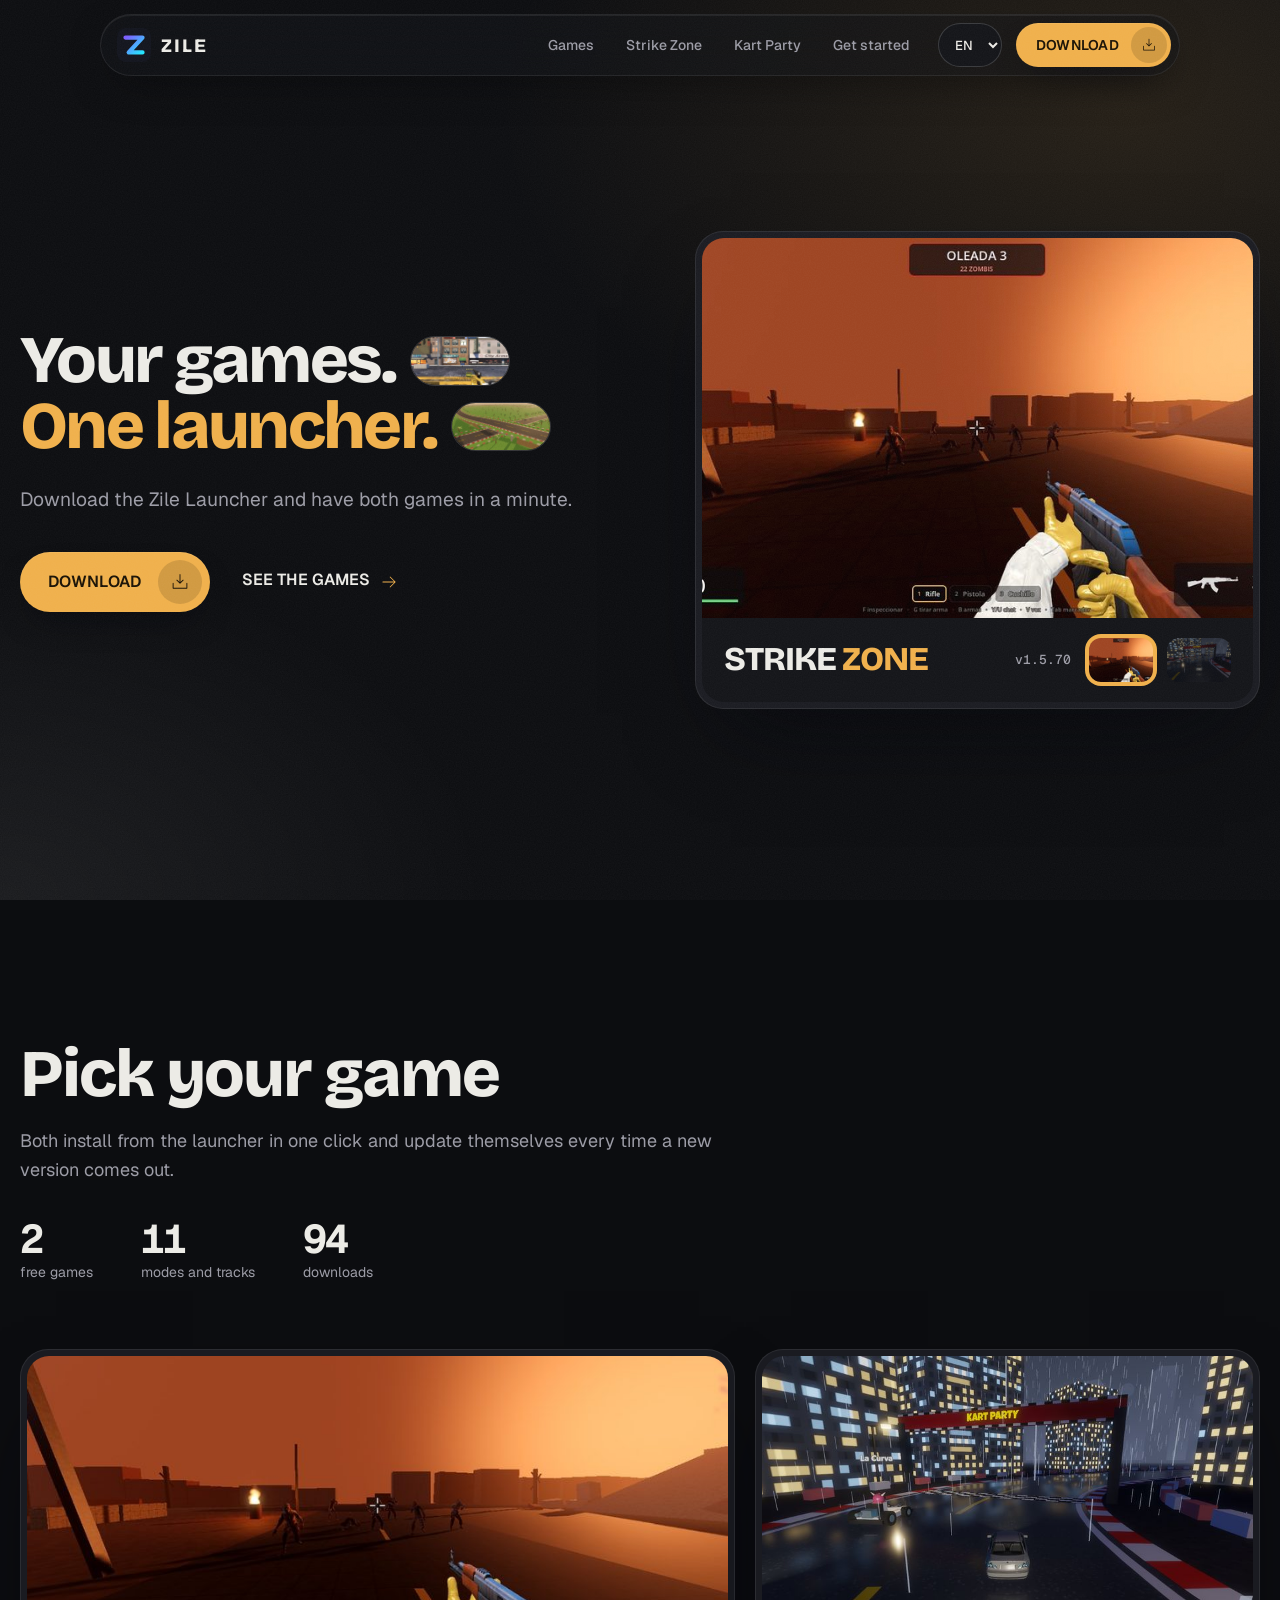
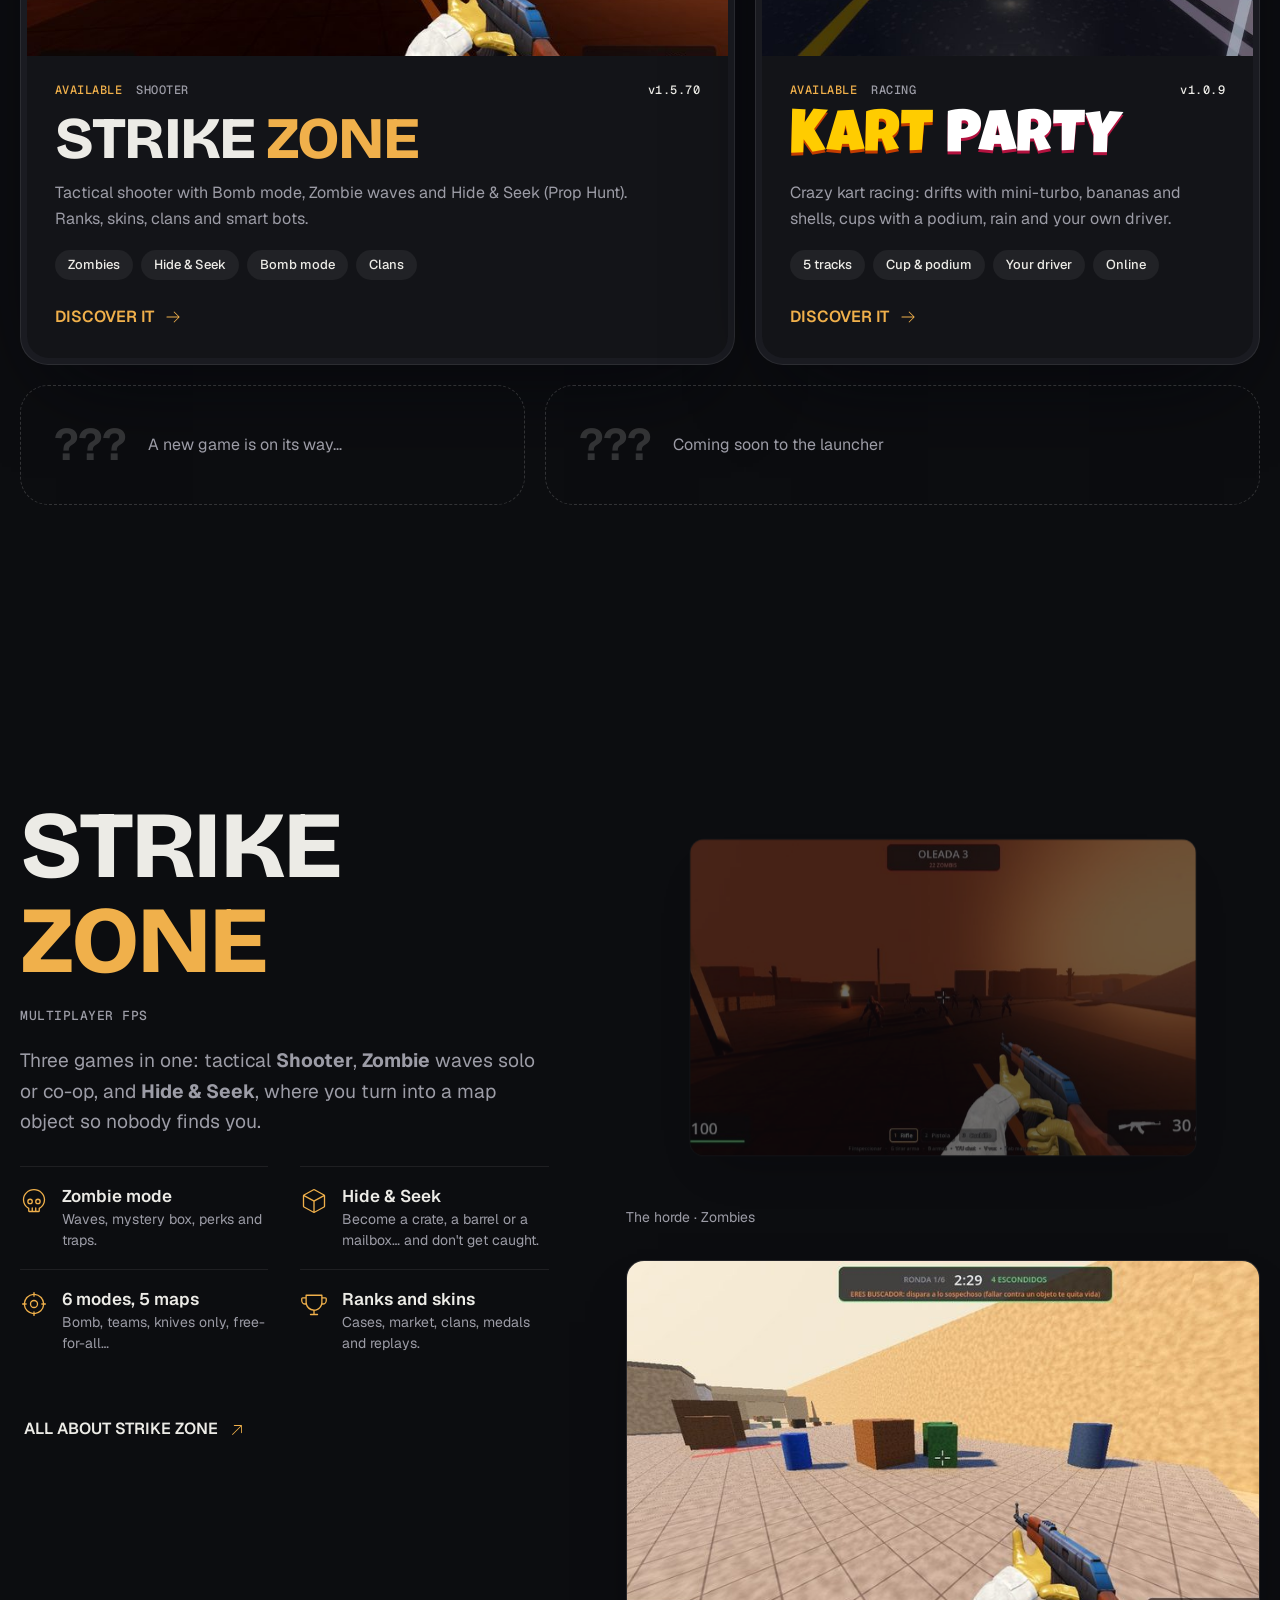
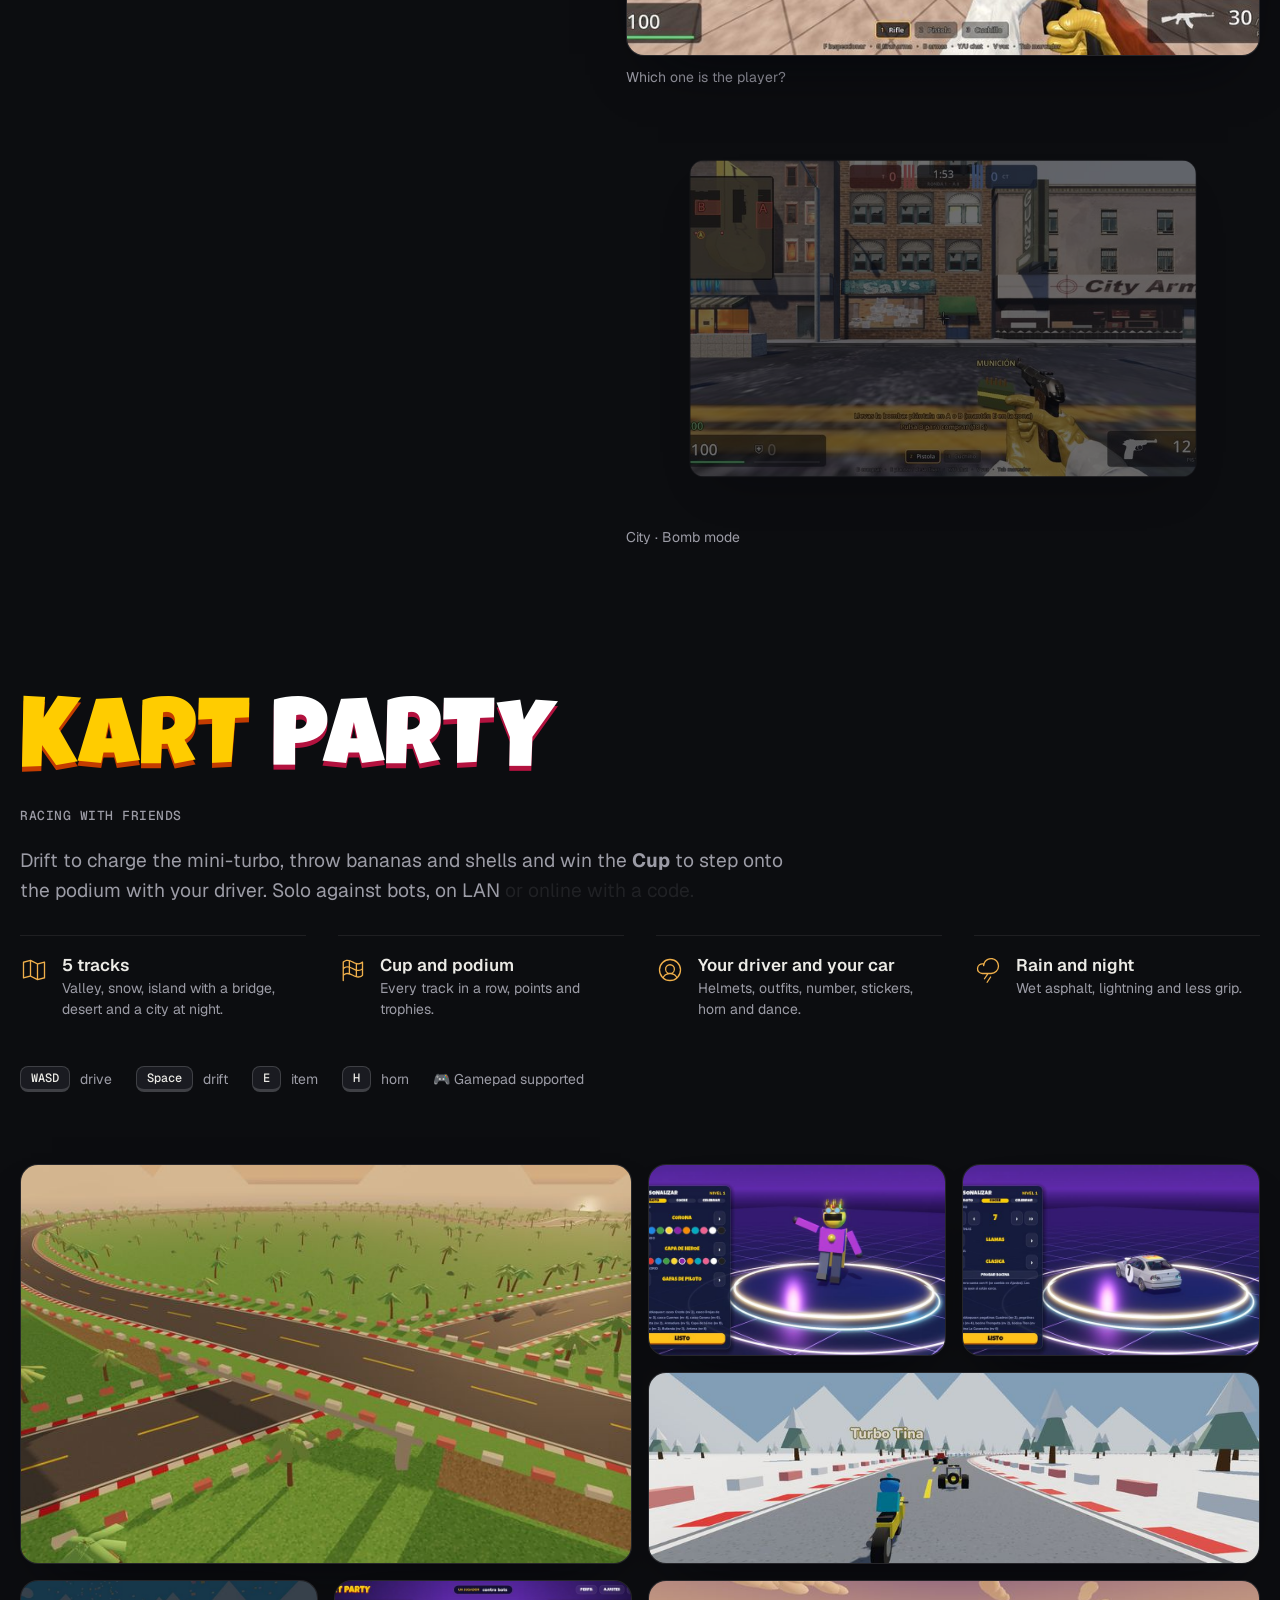
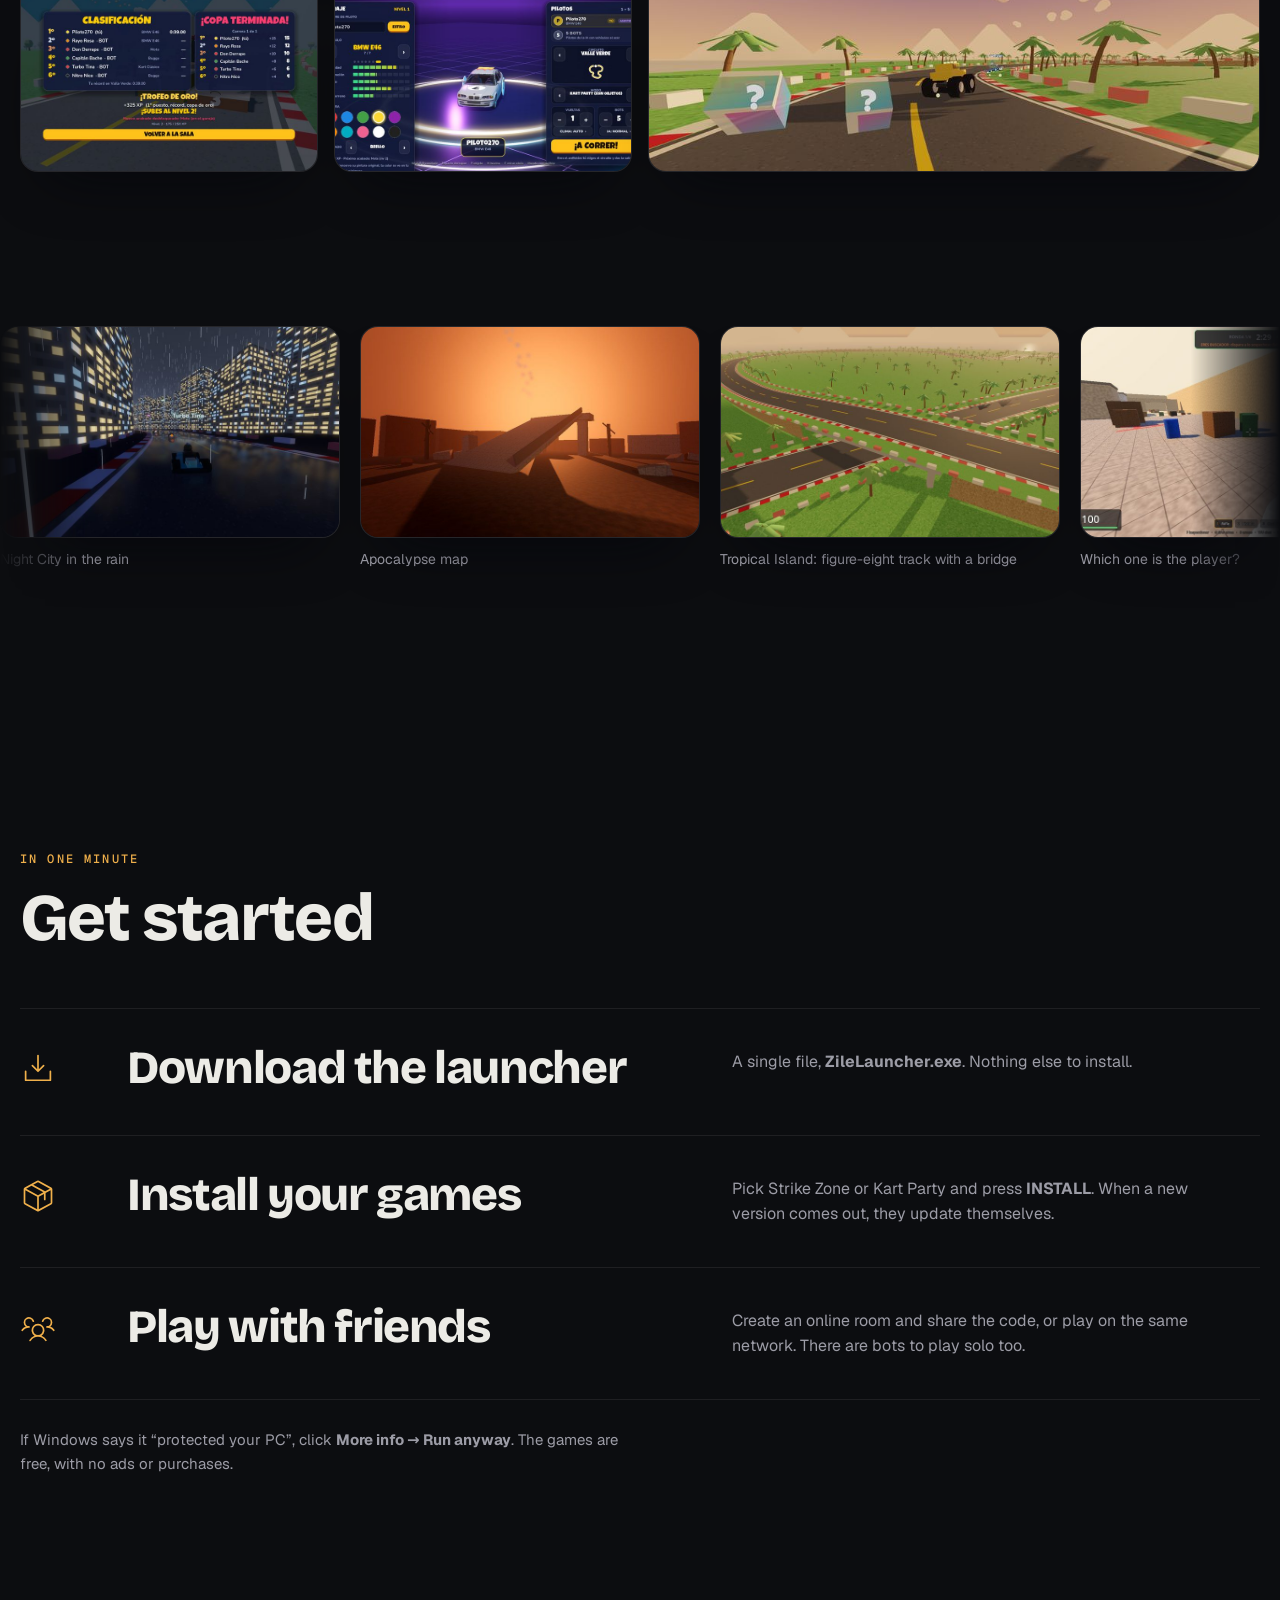
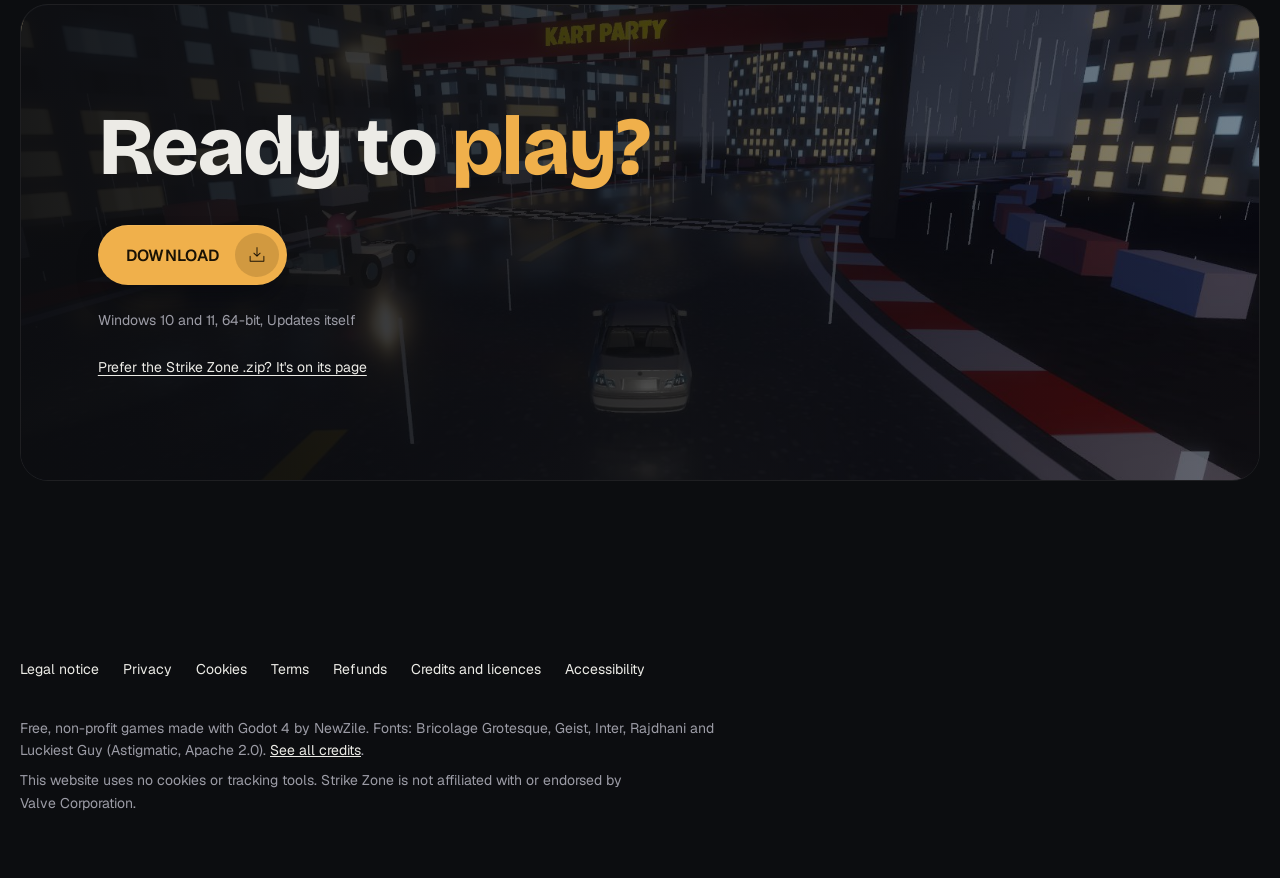
==== commit a1b5b2c6: "Portada: GSAP local, menú móvil, imágenes en el titular, pasos a todo el ancho y ajustes de accesibi" ====
--- a/index.html
+++ b/index.html
@@ -26,15 +26,39 @@
   @font-face { font-family: Luckiest; font-display: swap; src: url("fonts/luckiest.ttf") format("truetype"); }
   :root {
     color-scheme: dark;
+    /* Superficies */
     --bg: #0c0d10;
     --plate: #131418;
     --tray: #1a1b21;
+    --tray-hover: #22232a;
     --line: rgba(255, 255, 255, 0.08);
     --line-2: rgba(255, 255, 255, 0.16);
+    --wash: rgba(255, 255, 255, 0.06);
+    --wash-2: rgba(255, 255, 255, 0.07);
+    --edge-light: rgba(255, 255, 255, 0.07);
+    --glass: rgba(19, 20, 24, 0.55);
+    --glass-strong: rgba(19, 20, 24, 0.88);
+    --scrim: rgba(12, 13, 16, 0.94);
+    --scrim-mid: rgba(12, 13, 16, 0.72);
+    --scrim-soft: rgba(12, 13, 16, 0.4);
+    --overlay: rgba(8, 9, 12, 0.92);
+    --shadow-deep: rgba(4, 5, 10, 0.85);
+    --shadow-soft: rgba(0, 0, 0, 0.6);
+    /* Texto y acento */
     --text: #ecebe6;
     --dim: #9c9ca6;
     --accent: #f0b04b;
+    --accent-hover: #f6bd63;
+    --accent-line: rgba(240, 176, 75, 0.5);
+    --accent-wash: rgba(240, 176, 75, 0.11);
     --accent-ink: #1a1205;
+    --accent-ink-wash: rgba(26, 18, 5, 0.14);
+    /* Logotipo de Kart Party (identidad del juego, solo en su rótulo) */
+    --kp-yellow: #ffcc00;
+    --kp-orange: #c43c00;
+    --kp-white: #ffffff;
+    --kp-pink: #b3123f;
+    /* Formas: interactivos en píldora, contenedores 28/22, capturas sueltas 18 */
     --r-out: 28px;
     --r-in: 22px;
     --r-sm: 18px;
@@ -42,21 +66,23 @@
     --font-display: "Bricolage Grotesque", Geist, system-ui, sans-serif;
     --font-body: Geist, system-ui, sans-serif;
     --font-mono: "Geist Mono", ui-monospace, monospace;
+    /* Capas */
     --z-nav: 40;
+    --z-menu: 50;
     --z-lightbox: 60;
     --z-skip: 70;
     --z-grain: 80;
   }
   * { box-sizing: border-box; }
   [hidden] { display: none !important; }
-  html, body { margin: 0; }
+  html, body { margin: 0; overflow-x: clip; }
   html { scroll-behavior: smooth; scroll-padding-top: 96px; }
   body {
     background: var(--bg); color: var(--text);
     font: 400 16px/1.6 var(--font-body);
     -webkit-font-smoothing: antialiased;
-    overflow-x: clip;
-  }
+  }
+  body.menu-open { overflow: hidden; }
   /* Grano fijo: rompe la planitud digital sin repintar el contenido que se desplaza */
   body::after {
     content: ""; position: fixed; inset: 0; z-index: var(--z-grain); pointer-events: none; opacity: .045;
@@ -64,7 +90,7 @@
   }
   img { max-width: 100%; display: block; }
   a { color: inherit; }
-  h1, h2, h3 { font-family: var(--font-display); font-weight: 800; letter-spacing: -.03em; line-height: 1; margin: 0; text-wrap: balance; }
+  h1, h2, h3 { font-family: var(--font-display); font-weight: 800; letter-spacing: -.03em; line-height: 1; margin: 0; text-wrap: balance; overflow-wrap: anywhere; min-width: 0; font-style: normal; }
   p { text-wrap: pretty; }
   .wrap { width: min(1240px, 100% - 40px); margin: 0 auto; }
   .ic { width: 1.5em; height: 1.5em; fill: currentColor; flex: none; }
@@ -75,72 +101,95 @@
   .sentinel { position: absolute; top: 0; left: 0; width: 1px; height: 48px; pointer-events: none; }
 
   /* ---------- Doble bisel: carcasa + núcleo con curvas concéntricas ---------- */
-  .bezel { padding: 6px; border-radius: var(--r-out); background: var(--tray); border: 1px solid var(--line); box-shadow: 0 40px 90px -36px rgba(4, 5, 10, .85); }
-  .bezel > .core { border-radius: var(--r-in); background: var(--plate); box-shadow: inset 0 1px 1px rgba(255, 255, 255, .07); overflow: hidden; }
+  .bezel { padding: 6px; border-radius: var(--r-out); background: var(--tray); border: 1px solid var(--line); box-shadow: 0 40px 90px -36px var(--shadow-deep); }
+  .bezel > .core { border-radius: var(--r-in); background: var(--plate); box-shadow: inset 0 1px 1px var(--edge-light); overflow: hidden; }
 
   /* ---------- Botones ---------- */
   .btn {
     display: inline-flex; align-items: center; gap: 16px; text-decoration: none; cursor: pointer; border: 0;
     font: 600 16px/1.2 var(--font-body); letter-spacing: .02em; white-space: nowrap;
     padding: 8px 8px 8px 28px; border-radius: 999px; color: var(--accent-ink); background: var(--accent);
-    box-shadow: 0 16px 34px -16px rgba(0, 0, 0, .8), inset 0 1px 0 rgba(255, 255, 255, .35);
+    box-shadow: 0 16px 34px -16px var(--shadow-deep), inset 0 1px 0 var(--edge-light);
     transition: transform .6s var(--ease), background-color .3s var(--ease), box-shadow .6s var(--ease);
   }
-  .btn .go { width: 44px; height: 44px; border-radius: 50%; display: grid; place-items: center; background: rgba(26, 18, 5, .14); transition: transform .6s var(--ease); }
+  .btn .go { width: 44px; height: 44px; border-radius: 50%; display: grid; place-items: center; background: var(--accent-ink-wash); transition: transform .6s var(--ease); }
   .btn .go .ic { width: 20px; height: 20px; }
-  .btn:hover { background: #f6bd63; box-shadow: 0 22px 40px -16px rgba(0, 0, 0, .85), inset 0 1px 0 rgba(255, 255, 255, .4); }
+  .btn:hover { background: var(--accent-hover); box-shadow: 0 22px 40px -16px var(--shadow-deep), inset 0 1px 0 var(--edge-light); }
   .btn:hover .go { transform: translate(3px, -2px) scale(1.06); }
   .btn:active { transform: scale(.98); }
-  .link { display: inline-flex; align-items: center; gap: 10px; font-weight: 600; text-decoration: none; padding: 12px 4px; color: var(--text); }
+  .link { display: inline-flex; align-items: center; gap: 10px; min-height: 44px; font-weight: 600; text-decoration: none; padding: 12px 4px; color: var(--text); white-space: nowrap; }
   .link span { background: linear-gradient(currentColor, currentColor) 0 100% / 0 1px no-repeat; padding-bottom: 3px; transition: background-size .5s var(--ease); }
   .link:hover span { background-size: 100% 1px; }
   .link .ic { width: 18px; height: 18px; color: var(--accent); transition: transform .5s var(--ease); }
   .link:hover .ic { transform: translateX(4px); }
 
-  /* ---------- Barra flotante ---------- */
+  /* ---------- Barra flotante y menú móvil ---------- */
   .nav { position: fixed; top: 14px; left: 0; right: 0; z-index: var(--z-nav); pointer-events: none; }
   .bar {
-    pointer-events: auto; width: min(1080px, 100% - 28px); margin: 0 auto; display: flex; align-items: center; gap: 18px;
+    pointer-events: auto; width: min(1080px, 100% - 28px); margin: 0 auto; display: flex; align-items: center; gap: 14px;
     padding: 8px 8px 8px 16px; border-radius: 999px;
-    background: rgba(19, 20, 24, .55); border: 1px solid var(--line);
+    background: var(--glass); border: 1px solid var(--line);
     -webkit-backdrop-filter: blur(18px) saturate(1.3); backdrop-filter: blur(18px) saturate(1.3);
-    box-shadow: inset 0 1px 0 rgba(255, 255, 255, .06), 0 14px 44px -16px rgba(0, 0, 0, .6);
+    box-shadow: inset 0 1px 0 var(--edge-light), 0 14px 44px -16px var(--shadow-soft);
     transition: background-color .6s var(--ease);
   }
-  .nav.scrolled .bar { background: rgba(19, 20, 24, .88); }
+  .nav.scrolled .bar { background: var(--glass-strong); }
   .logo { display: flex; align-items: center; gap: 10px; text-decoration: none; font: 800 19px var(--font-display); letter-spacing: .1em; }
   .logo svg { width: 34px; height: 34px; }
   .bar ul { list-style: none; display: flex; gap: 4px; margin: 0 0 0 auto; padding: 0; }
-  .bar ul a { display: block; text-decoration: none; color: var(--dim); font-weight: 500; font-size: 14px; padding: 10px 14px; border-radius: 999px; transition: color .3s var(--ease), background-color .3s var(--ease); }
+  .bar ul a { display: block; text-decoration: none; color: var(--dim); font-weight: 500; font-size: 14px; padding: 10px 14px; border-radius: 999px; white-space: nowrap; transition: color .3s var(--ease), background-color .3s var(--ease); }
   .bar ul a:hover { color: var(--text); }
-  .bar ul a.on { color: var(--text); background: rgba(255, 255, 255, .07); }
+  .bar ul a.on { color: var(--text); background: var(--wash-2); }
   .bar select {
     font: 500 13px var(--font-body); color: var(--text); background: var(--plate);
-    border: 1px solid var(--line-2); border-radius: 999px; padding: 9px 12px; min-height: 40px; cursor: pointer;
-  }
-  .bar .btn { padding: 4px 4px 4px 20px; font-size: 14px; gap: 12px; box-shadow: inset 0 1px 0 rgba(255, 255, 255, .35); }
-  .bar .btn .go { width: 34px; height: 34px; }
+    border: 1px solid var(--line-2); border-radius: 999px; padding: 9px 12px; min-height: 44px; cursor: pointer;
+  }
+  .bar .btn { padding: 4px 4px 4px 20px; font-size: 14px; gap: 12px; }
+  .bar .btn .go { width: 36px; height: 36px; }
   .bar .btn .go .ic { width: 16px; height: 16px; }
+  .menu-btn { display: none; position: relative; width: 44px; height: 44px; border-radius: 50%; border: 1px solid var(--line-2); background: var(--plate); cursor: pointer; padding: 0; transition: background-color .3s var(--ease), transform .4s var(--ease); }
+  .menu-btn:active { transform: scale(.96); }
+  .menu-btn i { position: absolute; left: 13px; right: 13px; height: 2px; border-radius: 2px; background: var(--text); transition: transform .6s var(--ease), opacity .3s var(--ease); }
+  .menu-btn i:nth-child(1) { top: 16px; }
+  .menu-btn i:nth-child(2) { top: 21px; }
+  .menu-btn i:nth-child(3) { top: 26px; }
+  .menu-open .menu-btn i:nth-child(1) { transform: translateY(5px) rotate(45deg); }
+  .menu-open .menu-btn i:nth-child(2) { opacity: 0; }
+  .menu-open .menu-btn i:nth-child(3) { transform: translateY(-5px) rotate(-45deg); }
+  .menu { position: fixed; inset: 0; z-index: var(--z-menu); display: flex; align-items: center; padding: 96px 28px 40px; background: var(--overlay); -webkit-backdrop-filter: blur(24px); backdrop-filter: blur(24px); opacity: 0; visibility: hidden; transition: opacity .5s var(--ease), visibility .5s; }
+  .menu-open .menu { opacity: 1; visibility: visible; }
+  .menu ul { list-style: none; margin: 0; padding: 0; width: 100%; }
+  .menu li { border-top: 1px solid var(--line); opacity: 0; transform: translateY(28px); transition: opacity .6s var(--ease), transform .6s var(--ease); }
+  .menu li:last-child { border-bottom: 1px solid var(--line); }
+  .menu-open .menu li { opacity: 1; transform: none; }
+  .menu-open .menu li:nth-child(1) { transition-delay: .1s; } .menu-open .menu li:nth-child(2) { transition-delay: .16s; }
+  .menu-open .menu li:nth-child(3) { transition-delay: .22s; } .menu-open .menu li:nth-child(4) { transition-delay: .28s; }
+  .menu a { display: block; padding: 22px 4px; text-decoration: none; font: 800 clamp(34px, 9vw, 56px)/1 var(--font-display); letter-spacing: -.03em; }
+  .menu a:hover { color: var(--accent); }
+  /* El nav sube por encima del menú para que el botón de cierre siga siendo pulsable */
+  .menu-open .nav { z-index: calc(var(--z-menu) + 1); }
 
   /* ---------- Portada ---------- */
   .hero { position: relative; min-height: 100vh; min-height: 100dvh; display: grid; align-items: center; padding: 96px 0 56px; isolation: isolate; overflow: clip; }
   .hero::before {
     content: ""; position: absolute; inset: 0; z-index: -1;
-    background: radial-gradient(900px 560px at 88% 12%, rgba(240, 176, 75, .11), transparent 70%), radial-gradient(700px 500px at 0% 100%, rgba(255, 255, 255, .045), transparent 70%);
-  }
-  .hero-grid { display: grid; grid-template-columns: 1.08fr 1fr; gap: clamp(32px, 5vw, 80px); align-items: center; }
-  .hero-grid > * { min-width: 0; }
-  .hero h1 { font-size: clamp(44px, 5.8vw, 92px); line-height: .98; letter-spacing: -.04em; text-transform: none; }
-  .hero h1 .l { display: block; overflow: hidden; padding-bottom: .1em; margin-bottom: -.1em; }
+    background: radial-gradient(900px 560px at 88% 12%, var(--accent-wash), transparent 70%), radial-gradient(700px 500px at 0% 100%, var(--wash), transparent 70%);
+  }
+  .hero-grid { display: grid; grid-template-columns: minmax(0, 1.08fr) minmax(0, 1fr); gap: clamp(32px, 5vw, 80px); align-items: center; }
+  .hero h1 { font-size: clamp(40px, 5.2vw, 80px); line-height: .98; letter-spacing: -.04em; }
+  .hero h1 .l { display: flex; align-items: center; gap: .22em; overflow: hidden; padding-bottom: .1em; margin-bottom: -.1em; }
   .hero h1 .l > span { display: inline-block; transform: translateY(108%); animation: rise 1.1s var(--ease) forwards; }
   .hero h1 .l:nth-child(2) > span { animation-delay: .12s; }
   .hero h1 .hl { color: var(--accent); }
+  /* Imagen en línea con el titular: puntuación visual a la altura de la tipografía */
+  .hero h1 .inl { flex: 0 1 1.5em; min-width: .7em; height: .74em; border-radius: 999px; object-fit: cover; border: 1px solid var(--line-2); transform: translateY(108%); animation: rise 1.1s var(--ease) .1s forwards; }
+  .hero h1 .l:nth-child(2) .inl { animation-delay: .22s; }
   @keyframes rise { to { transform: none; } }
   .lead { color: var(--dim); font-size: clamp(17px, 1.5vw, 20px); max-width: 46ch; margin: 26px 0 36px; }
   .rise { animation: fadeup 1s var(--ease) both; }
   .d1 { animation-delay: .25s; } .d2 { animation-delay: .4s; }
   @keyframes fadeup { from { opacity: 0; transform: translateY(22px); } to { opacity: 1; transform: none; } }
-  .ctas { display: flex; flex-wrap: wrap; gap: 14px 28px; align-items: center; }
+  .ctas { display: flex; flex-wrap: wrap; gap: 8px 28px; align-items: center; }
   .static .hero { min-height: 900px; }
 
   /* Selector de capturas: alterna entre los dos juegos */
@@ -151,14 +200,14 @@
   .stage-title { flex: 1; min-width: 0; }
   .mock-title { font: 800 clamp(24px, 2.6vw, 34px)/1 var(--font-display); letter-spacing: -.03em; text-transform: uppercase; }
   .mock-title.sz span { color: var(--accent); }
-  .mock-title.kp { font-family: Luckiest, var(--font-display); font-weight: 400; letter-spacing: .01em; color: #ffcc00; text-shadow: 0 2px 0 #c43c00; }
+  .mock-title.kp { font-family: Luckiest, var(--font-display); font-weight: 400; letter-spacing: .01em; color: var(--kp-yellow); text-shadow: 0 2px 0 var(--kp-orange); }
   .mock-ver { font: 500 13px var(--font-mono); color: var(--dim); }
-  .picks { display: flex; gap: 8px; }
-  .pick { padding: 0; border: 2px solid transparent; background: none; border-radius: 14px; cursor: pointer; opacity: .55; transition: opacity .4s var(--ease), border-color .4s var(--ease), transform .5s var(--ease); }
-  .pick img { width: 64px; height: 44px; object-fit: cover; border-radius: 11px; }
+  .picks { display: flex; gap: 6px; }
+  .pick { padding: 4px; border: 0; background: none; border-radius: 16px; cursor: pointer; opacity: .55; transition: opacity .4s var(--ease), background-color .4s var(--ease), transform .5s var(--ease); }
+  .pick img { width: 64px; height: 44px; object-fit: cover; border-radius: 12px; }
   .pick:hover { opacity: .9; }
   .pick:active { transform: scale(.96); }
-  .pick[aria-pressed="true"] { opacity: 1; border-color: var(--accent); }
+  .pick[aria-pressed="true"] { opacity: 1; background: var(--accent); }
 
   /* ---------- Secciones ---------- */
   .block { padding: clamp(80px, 11vw, 150px) 0; position: relative; }
@@ -170,14 +219,13 @@
   .stat span { color: var(--dim); font-size: 14px; }
 
   /* Juegos: bento entrelazado 7/5 y 5/7 */
-  .games { display: grid; grid-template-columns: repeat(12, 1fr); gap: 20px; }
-  .games > * { min-width: 0; }
+  .games { display: grid; grid-template-columns: repeat(12, minmax(0, 1fr)); gap: 20px; }
   .game.sz { grid-column: span 7; }
   .game.kp { grid-column: span 5; }
   .soon.s1 { grid-column: span 5; }
   .soon.s2 { grid-column: span 7; }
   .game { display: block; text-decoration: none; color: inherit; transition: transform .7s var(--ease), border-color .5s var(--ease); }
-  .game:hover { transform: translateY(-6px); border-color: rgba(240, 176, 75, .5); }
+  .game:hover { transform: translateY(-6px); border-color: var(--accent-line); }
   .game .core { display: flex; flex-direction: column; height: 100%; }
   .game .bg { position: relative; flex: 1; min-height: 300px; background: var(--plate); }
   .game .bg img { position: absolute; inset: 0; width: 100%; height: 100%; object-fit: cover; opacity: 0; transform: scale(1.06); transition: opacity 1s var(--ease), transform 1.4s var(--ease); }
@@ -189,11 +237,11 @@
   .meta .ver { margin-left: auto; color: var(--text); }
   .game h3 { font-size: clamp(40px, 4.6vw, 64px); text-transform: uppercase; }
   .game.sz h3 span { color: var(--accent); }
-  .game.kp h3 { font-family: Luckiest, var(--font-display); font-weight: 400; letter-spacing: .01em; color: #ffcc00; text-shadow: 0 3px 0 #c43c00; }
-  .game.kp h3 span { color: #fff; text-shadow: 0 3px 0 #b3123f; }
+  .game.kp h3 { font-family: Luckiest, var(--font-display); font-weight: 400; letter-spacing: .01em; color: var(--kp-yellow); text-shadow: 0 3px 0 var(--kp-orange); }
+  .game.kp h3 span { color: var(--kp-white); text-shadow: 0 3px 0 var(--kp-pink); }
   .game p { color: var(--dim); margin: 0; max-width: 52ch; }
   .tags { display: flex; flex-wrap: wrap; gap: 8px; margin: 6px 0 4px; }
-  .tags span { font-size: 13px; font-weight: 500; padding: 5px 13px; border-radius: 999px; background: rgba(255, 255, 255, .06); color: var(--text); }
+  .tags span { font-size: 13px; font-weight: 500; padding: 5px 13px; border-radius: 999px; background: var(--wash); color: var(--text); }
   .game .more { display: inline-flex; align-items: center; gap: 10px; margin-top: 8px; font-weight: 600; color: var(--accent); }
   .game .more .ic { width: 18px; height: 18px; transition: transform .5s var(--ease); }
   .game:hover .more .ic { transform: translateX(6px); }
@@ -204,37 +252,35 @@
   /* Escaparates */
   .show { padding: clamp(80px, 12vw, 170px) 0; position: relative; }
   .show + .show { padding-top: 0; }
-  .pin { display: grid; grid-template-columns: 5fr 6fr; gap: clamp(36px, 6vw, 100px); align-items: start; }
-  .pin > * { min-width: 0; }
+  .pin { display: grid; grid-template-columns: minmax(0, 5fr) minmax(0, 6fr); gap: clamp(36px, 6vw, 100px); align-items: start; }
   .pin .txt { position: sticky; top: 104px; }
   .show h2 { font-size: clamp(56px, 7.4vw, 112px); text-transform: uppercase; }
   .show.sz h2 span { color: var(--accent); }
   .genre { display: block; margin-top: 18px; font: 500 13px var(--font-mono); letter-spacing: .04em; color: var(--dim); }
   .show .lead { margin: 22px 0 28px; }
-  .feats { list-style: none; padding: 0; margin: 0 0 32px; display: grid; grid-template-columns: 1fr 1fr; gap: 0 32px; }
+  .feats { list-style: none; padding: 0; margin: 0 0 32px; display: grid; grid-template-columns: repeat(2, minmax(0, 1fr)); gap: 0 32px; }
   .feats li { display: flex; gap: 14px; align-items: flex-start; padding: 18px 0; border-top: 1px solid var(--line); }
   .feats .ic { color: var(--accent); width: 28px; height: 28px; margin-top: 2px; }
   .feats b { display: block; font: 600 17px/1.3 var(--font-body); }
   .feats small { color: var(--dim); font-size: 14px; line-height: 1.5; display: block; margin-top: 2px; }
   .reel { display: grid; gap: 32px; }
-  .kbd-row, .keys { display: flex; flex-wrap: wrap; gap: 12px 24px; color: var(--dim); font-size: 14px; }
-  .keys { margin: 8px 0 clamp(40px, 6vw, 72px); }
+  .keys { display: flex; flex-wrap: wrap; gap: 12px 24px; color: var(--dim); font-size: 14px; margin: 8px 0 clamp(40px, 6vw, 72px); }
   .keys > span { display: inline-flex; align-items: center; gap: 10px; }
   kbd { font: 500 12px var(--font-mono); color: var(--text); background: var(--tray); border: 1px solid var(--line-2); border-bottom-width: 3px; border-radius: 8px; padding: 3px 10px; }
 
   /* Capturas: botón que abre el visor */
   .shot { display: block; width: 100%; padding: 0; border: 0; background: none; color: inherit; font: inherit; text-align: left; cursor: zoom-in; }
-  .shot .frame { display: block; position: relative; overflow: hidden; aspect-ratio: 16 / 10; border-radius: var(--r-sm); border: 1px solid var(--line); background: var(--plate); box-shadow: 0 30px 60px -32px rgba(0, 0, 0, .8); }
+  .shot .frame { display: block; position: relative; overflow: hidden; aspect-ratio: 16 / 10; border-radius: var(--r-sm); border: 1px solid var(--line); background: var(--plate); box-shadow: 0 30px 60px -32px var(--shadow-deep); }
   .shot img { width: 100%; height: 100%; object-fit: cover; transition: transform 1.2s var(--ease); }
   .shot:hover img { transform: scale(1.05); }
   .shot .cap { display: block; margin-top: 12px; font-size: 14px; line-height: 1.4; color: var(--dim); }
 
   /* Kart Party: introducción a todo el ancho, franja de rasgos y galería */
-  .kp-title { font-family: Luckiest, var(--font-display); font-weight: 400; font-size: clamp(64px, 11vw, 170px); line-height: .92; letter-spacing: .01em; color: #ffcc00; text-shadow: 0 .05em 0 #c43c00; }
-  .kp-title span { color: #fff; text-shadow: 0 .05em 0 #b3123f; }
+  .kp-title { font-family: Luckiest, var(--font-display); font-weight: 400; font-size: clamp(56px, 11vw, 170px); line-height: .92; letter-spacing: .01em; color: var(--kp-yellow); text-shadow: 0 .05em 0 var(--kp-orange); }
+  .kp-title span { color: var(--kp-white); text-shadow: 0 .05em 0 var(--kp-pink); }
   .kp .lead { max-width: 60ch; }
-  .strip { grid-template-columns: repeat(4, 1fr); margin-bottom: 28px; }
-  .bento { display: grid; grid-template-columns: repeat(4, 1fr); grid-auto-rows: clamp(150px, 15vw, 210px); gap: 16px; grid-auto-flow: dense; }
+  .strip { grid-template-columns: repeat(4, minmax(0, 1fr)); margin-bottom: 28px; }
+  .bento { display: grid; grid-template-columns: repeat(4, minmax(0, 1fr)); grid-auto-rows: clamp(150px, 15vw, 210px); gap: 16px; grid-auto-flow: dense; }
   .bento .shot { height: 100%; }
   .bento .frame { height: 100%; aspect-ratio: auto; }
   .bento .cap { position: absolute; width: 1px; height: 1px; overflow: hidden; clip: rect(0 0 0 0); margin: 0; }
@@ -248,46 +294,45 @@
   .track .shot { width: 340px; flex: none; margin-right: 20px; }
   @keyframes slide { to { transform: translateX(-50%); } }
 
-  /* Cómo empezar */
-  .steps-grid { display: grid; grid-template-columns: 5fr 6fr; gap: clamp(36px, 6vw, 100px); align-items: start; }
-  .steps-grid > * { min-width: 0; }
-  .steps-head { position: sticky; top: 104px; }
+  /* Cómo empezar: libro de registro a todo el ancho (otra familia que el escaparate fijado) */
+  .steps-head { max-width: 760px; margin-bottom: clamp(32px, 5vw, 56px); }
   .kicker { display: block; margin-bottom: 18px; font: 500 12px var(--font-mono); letter-spacing: .18em; text-transform: uppercase; color: var(--accent); }
-  .steps-head h2 { font-size: clamp(40px, 5vw, 72px); }
-  .tip { margin: 24px 0 0; max-width: 44ch; color: var(--dim); font-size: 15px; }
-  .steps { list-style: none; margin: 0; padding: 0; }
-  .steps li { display: grid; grid-template-columns: auto 1fr; gap: 24px; padding: 34px 0; border-top: 1px solid var(--line); }
-  .steps li:last-child { border-bottom: 1px solid var(--line); }
-  .step-ic { width: 60px; height: 60px; border-radius: var(--r-sm); background: var(--tray); border: 1px solid var(--line); display: grid; place-items: center; color: var(--accent); box-shadow: inset 0 1px 0 rgba(255, 255, 255, .07); }
-  .step-ic .ic { width: 28px; height: 28px; }
-  .steps h3 { font-size: clamp(26px, 2.6vw, 34px); margin-bottom: 8px; }
-  .steps p { margin: 0; color: var(--dim); max-width: 46ch; }
+  .steps-head h2 { font-size: clamp(40px, 5.2vw, 76px); }
+  .steps { list-style: none; margin: 0; padding: 0; border-top: 1px solid var(--line); }
+  @media (min-width: 1001px) { .steps li { padding: 44px 0 48px; } }
+  .steps li { display: grid; grid-template-columns: 56px minmax(0, 1.05fr) minmax(0, 1fr); gap: 20px clamp(20px, 4vw, 56px); align-items: start; padding: 36px 0 40px; border-bottom: 1px solid var(--line); transition: background-color .5s var(--ease); }
+  .steps li:hover { background: var(--wash); }
+  .step-ic { display: block; color: var(--accent); padding-top: 6px; }
+  .step-ic .ic { width: 36px; height: 36px; }
+  .steps h3 { font-size: clamp(30px, 3.6vw, 52px); }
+  .steps p { margin: 4px 0 0; color: var(--dim); max-width: 46ch; }
+  .tip { margin: 28px 0 0; max-width: 62ch; color: var(--dim); font-size: 15px; }
 
   /* Llamada final */
   .final { position: relative; isolation: isolate; overflow: hidden; margin-top: clamp(72px, 10vw, 140px); border-radius: var(--r-out); border: 1px solid var(--line); padding: clamp(48px, 8vw, 112px) clamp(24px, 6vw, 88px); }
   .final .bgimg { position: absolute; inset: 0; z-index: -2; width: 100%; height: 100%; object-fit: cover; }
-  .final::after { content: ""; position: absolute; inset: 0; z-index: -1; background: linear-gradient(90deg, rgba(12, 13, 16, .96) 0%, rgba(12, 13, 16, .78) 50%, rgba(12, 13, 16, .4) 100%); }
-  .final h2 { font-size: clamp(42px, 6.4vw, 96px); text-transform: none; margin-bottom: 36px; max-width: 14ch; }
+  .final::after { content: ""; position: absolute; inset: 0; z-index: -1; background: linear-gradient(90deg, var(--scrim) 0%, var(--scrim-mid) 50%, var(--scrim-soft) 100%); }
+  .final h2 { font-size: clamp(42px, 6.4vw, 96px); margin-bottom: 36px; max-width: 14ch; }
   .final h2 .hl { color: var(--accent); }
-  .fine { color: var(--dim); font-size: 14px; margin-top: 24px; }
+  .fine { color: var(--dim); font-size: 14px; margin: 24px 0 0; }
   .fine a { color: var(--text); text-underline-offset: 3px; }
 
   footer { padding: 24px 0 56px; color: var(--dim); font-size: 14px; }
   footer nav ul { list-style: none; padding: 0; margin: 0 0 24px; display: flex; flex-wrap: wrap; gap: 4px 24px; }
-  footer nav a { display: inline-block; padding: 8px 0; color: var(--text); text-decoration: none; }
+  footer nav a { display: inline-block; padding: 12px 0; color: var(--text); text-decoration: none; white-space: nowrap; }
   footer nav a:hover { color: var(--accent); }
   footer p { margin: 8px 0; max-width: 78ch; }
   footer p a { color: var(--text); }
 
   /* Visor de capturas */
-  .lightbox { position: fixed; inset: 0; z-index: var(--z-lightbox); display: flex; align-items: center; justify-content: center; padding: 20px; background: rgba(8, 9, 12, .92); -webkit-backdrop-filter: blur(10px); backdrop-filter: blur(10px); opacity: 0; pointer-events: none; transition: opacity .4s var(--ease); }
+  .lightbox { position: fixed; inset: 0; z-index: var(--z-lightbox); display: flex; align-items: center; justify-content: center; padding: 20px; background: var(--overlay); -webkit-backdrop-filter: blur(10px); backdrop-filter: blur(10px); opacity: 0; pointer-events: none; transition: opacity .4s var(--ease); }
   .lightbox.open { opacity: 1; pointer-events: auto; }
   .lightbox figure { margin: 0; display: flex; flex-direction: column; align-items: center; gap: 14px; transform: scale(.95); transition: transform .6s var(--ease); }
   .lightbox.open figure { transform: none; }
-  .lightbox img { max-width: 100%; max-height: 82vh; border-radius: var(--r-sm); box-shadow: 0 40px 100px rgba(0, 0, 0, .7); }
+  .lightbox img { max-width: 100%; max-height: 82vh; border-radius: var(--r-sm); box-shadow: 0 40px 100px var(--shadow-deep); }
   .lightbox figcaption { color: var(--text); }
   .lb-btn { position: absolute; background: var(--tray); color: var(--text); border: 1px solid var(--line-2); border-radius: 999px; min-height: 44px; min-width: 44px; padding: 10px 18px; font: 500 15px var(--font-body); cursor: pointer; transition: background-color .3s var(--ease), transform .4s var(--ease); }
-  .lb-btn:hover { background: #24252c; }
+  .lb-btn:hover { background: var(--tray-hover); }
   .lb-btn:active { transform: scale(.96); }
   .lb-close { top: 16px; right: 16px; }
   .lb-prev, .lb-next { top: 50%; margin-top: -22px; font-size: 22px; padding: 8px 16px; }
@@ -296,58 +341,60 @@
   /* Aparecer al bajar (translate, para no chocar con los hover que usan transform) */
   .js .rv { opacity: 0; translate: 0 36px; transition: opacity 1s var(--ease) calc(var(--d, 0) * 90ms), translate 1s var(--ease) calc(var(--d, 0) * 90ms), transform .7s var(--ease), border-color .5s var(--ease); }
   .js .rv.in { opacity: 1; translate: none; }
-
-  /* Las capturas del escaparate ganan presencia al llegar (CSS ligado al scroll, sin JS) */
-  @supports (animation-timeline: view()) {
-    @media (prefers-reduced-motion: no-preference) {
-      .reel .frame { animation: settle linear both; animation-timeline: view(); animation-range: entry 0% cover 38%; }
-      @keyframes settle { from { transform: scale(.9); opacity: .35; } to { transform: none; opacity: 1; } }
-    }
-  }
+  /* Palabras del texto que se revela al hacer scroll (las anima GSAP) */
+  .w { display: inline; }
 
   @media (max-width: 1000px) {
     .hero { padding-top: 104px; }
-    .hero-grid, .pin, .steps-grid { grid-template-columns: 1fr; }
-    .pin .txt, .steps-head { position: static; }
+    .hero-grid, .pin { grid-template-columns: minmax(0, 1fr); }
+    .pin .txt { position: static; }
     .stage { max-width: 620px; }
-    .games { grid-template-columns: 1fr; }
+    .games { grid-template-columns: minmax(0, 1fr); }
     .game.sz, .game.kp, .soon.s1, .soon.s2 { grid-column: auto; }
     .bar ul { display: none; }
     .bar select { margin-left: auto; }
-    .strip { grid-template-columns: 1fr 1fr; }
-    .bento { grid-template-columns: repeat(2, 1fr); }
+    .menu-btn { display: block; }
+    .strip { grid-template-columns: repeat(2, minmax(0, 1fr)); }
+    .bento { grid-template-columns: repeat(2, minmax(0, 1fr)); }
+    .steps li { grid-template-columns: 56px minmax(0, 1fr); }
+    .steps li p { grid-column: 2; margin-top: 0; }
   }
   @media (max-height: 720px) {
-    .pin .txt, .steps-head { position: static; }
+    .pin .txt { position: static; }
   }
   @media (max-width: 640px) {
-    .feats, .strip { grid-template-columns: 1fr; }
-    .bento { grid-template-columns: 1fr; grid-auto-rows: 220px; }
+    .feats, .strip { grid-template-columns: minmax(0, 1fr); }
+    .bento { grid-template-columns: minmax(0, 1fr); grid-auto-rows: 220px; }
     .bento .big, .bento .wide { grid-column: auto; grid-row: auto; }
     .game .bg { min-height: 220px; }
     .game .body { padding: 22px; }
     .soon { padding: 24px; }
-    .btn { white-space: normal; font-size: 15px; letter-spacing: 0; padding-left: 22px; }
     .ctas .btn { width: 100%; justify-content: space-between; }
     .track .shot { width: 260px; }
     .logo span { display: none; }
     .stage-bar { flex-wrap: wrap; }
-    .steps li { grid-template-columns: 1fr; gap: 16px; padding: 28px 0; }
+    .steps li { grid-template-columns: minmax(0, 1fr); gap: 16px; }
+    .steps li p { grid-column: auto; }
     .final h2 { max-width: none; }
   }
   @media (max-width: 400px) {
+    .bar { gap: 8px; padding-left: 12px; }
     .bar .btn { padding-left: 14px; }
     .bar select { padding: 9px 8px; }
   }
   @media (prefers-reduced-transparency: reduce) {
-    .bar, .lightbox { -webkit-backdrop-filter: none; backdrop-filter: none; background: var(--plate); }
-  }
+    .bar, .lightbox, .menu { -webkit-backdrop-filter: none; backdrop-filter: none; background: var(--plate); }
+  }
+  /* Movimiento reducido: los cambios de estado se conservan con fundidos de opacidad; se quita el desplazamiento, el zoom y los bucles */
   @media (prefers-reduced-motion: reduce) {
     html { scroll-behavior: auto; }
-    *, *::before, *::after { animation-duration: .01ms !important; animation-iteration-count: 1 !important; transition-duration: .01ms !important; transition-delay: 0s !important; }
-    .js .rv { opacity: 1; translate: none; }
-    .hero h1 .l > span { transform: none; }
-    .rise { opacity: 1; transform: none; }
+    .js .rv { opacity: 1; translate: none; transition: none; }
+    .hero h1 .l > span, .hero h1 .inl { transform: none; animation: none; }
+    .rise { animation: none; }
+    .stage .shots img, .game .bg img { transform: none; transition: opacity .4s linear; }
+    .game:hover, .shot:hover img, .btn:hover .go, .link:hover .ic, .game:hover .more .ic { transform: none; }
+    .menu li { transform: none; transition: opacity .3s linear; }
+    .menu-btn i { transition: none; }
     .marquee { overflow-x: auto; -webkit-mask-image: none; mask-image: none; }
     .track { animation: none; }
   }
@@ -379,17 +426,27 @@
       <span data-i18n="nav_dl">DESCARGAR</span>
       <span class="go"><svg class="ic" aria-hidden="true"><use href="#i-download-simple"/></svg></span>
     </a>
+    <button class="menu-btn" id="menu-btn" type="button" aria-expanded="false" aria-controls="menu" aria-label="Menú" data-i18n-aria="nav_label"><i></i><i></i><i></i></button>
   </div>
 </nav>
+
+<div class="menu" id="menu" role="navigation" aria-label="Principal" data-i18n-aria="nav_label">
+  <ul>
+    <li><a href="#juegos" data-i18n="nav_games">Juegos</a></li>
+    <li><a href="#strikezone">Strike Zone</a></li>
+    <li><a href="#kartparty">Kart Party</a></li>
+    <li><a href="#empezar" data-i18n="nav_start">Cómo empezar</a></li>
+  </ul>
+</div>
 
 <header class="hero" id="top">
   <div class="wrap hero-grid">
     <div class="copy">
-      <h1><span class="l"><span data-i18n="hero_t1">Tus juegos.</span></span><span class="l"><span class="hl" data-i18n="hero_t2">Un launcher.</span></span></h1>
+      <h1><span class="l"><span data-i18n="hero_t1">Tus juegos.</span><img class="inl" src="img/ciudad_s.jpg" alt=""></span><span class="l"><span class="hl" data-i18n="hero_t2">Un launcher.</span><img class="inl" src="img/kp_puente_s.jpg" alt=""></span></h1>
       <p class="lead rise d1" data-i18n="final_p">Descarga el Zile Launcher y ten los dos juegos en un minuto.</p>
       <div class="ctas rise d2">
         <a class="btn dl-launcher" href="https://github.com/NewZile/arena-fps/releases/download/launcher/ZileLauncher.exe">
-          <span data-i18n="hero_dl">DESCARGAR ZILE LAUNCHER</span>
+          <span data-i18n="nav_dl">DESCARGAR</span>
           <span class="go"><svg class="ic" aria-hidden="true"><use href="#i-download-simple"/></svg></span>
         </a>
         <a class="link" href="#juegos"><span data-i18n="hero_see">VER LOS JUEGOS</span><svg class="ic" aria-hidden="true"><use href="#i-arrow-right"/></svg></a>
@@ -421,7 +478,7 @@
     <div class="wrap">
       <div class="head rv">
         <h2 data-i18n="games_title">Elige a qué jugar</h2>
-        <p data-i18n="games_sub">Los dos se instalan desde el launcher con un clic y se actualizan solos cada vez que sale una versión nueva.</p>
+        <p data-scrub data-i18n="games_sub">Los dos se instalan desde el launcher con un clic y se actualizan solos cada vez que sale una versión nueva.</p>
         <div class="stats">
           <div class="stat"><b>2</b><span data-i18n="st_games">juegos gratis</span></div>
           <div class="stat"><b data-count="11">11</b><span data-i18n="st_modes">modos y circuitos</span></div>
@@ -485,7 +542,7 @@
     <div class="wrap">
       <h2 class="kp-title rv" aria-label="Kart Party">Kart <span>Party</span></h2>
       <span class="genre rv" data-i18n="kp_kicker">CARRERAS CON AMIGOS</span>
-      <p class="lead rv" data-i18n="kp_lead">Derrapa para cargar el mini-turbo, lanza plátanos y caparazones y gana la <b>Copa</b> para subir al podio con tu piloto. Solo contra bots, en red local u online con un código.</p>
+      <p class="lead rv" data-scrub data-i18n="kp_lead">Derrapa para cargar el mini-turbo, lanza plátanos y caparazones y gana la <b>Copa</b> para subir al podio con tu piloto. Solo contra bots, en red local u online con un código.</p>
       <ul class="feats strip rv">
         <li><svg class="ic" aria-hidden="true"><use href="#i-map-trifold"/></svg><span><b data-i18n="kpf1">5 circuitos</b><small data-i18n="kpf1d">Valle, nieve, isla con puente, desierto y ciudad de noche.</small></span></li>
         <li><svg class="ic" aria-hidden="true"><use href="#i-flag-checkered"/></svg><span><b data-i18n="kpf2">Copa y podio</b><small data-i18n="kpf2d">Todos los circuitos seguidos, puntos y trofeos.</small></span></li>
@@ -494,13 +551,13 @@
       </ul>
       <div class="keys rv"><span><kbd>WASD</kbd><span data-i18n="kk_drive">conducir</span></span><span><kbd data-i18n="kk_space">Espacio</kbd><span data-i18n="kk_drift">derrapar</span></span><span><kbd>E</kbd><span data-i18n="kk_item">objeto</span></span><span><kbd>H</kbd><span data-i18n="kk_horn">bocina</span></span><span data-i18n="kk_pad">Mando compatible</span></div>
       <div class="bento">
-        <button class="shot big rv" type="button" data-full="img/kp_puente.jpg"><span class="frame"><img src="img/kp_puente_s.jpg" alt="El puente del circuito en ocho de Isla Tropical" loading="lazy"></span><span class="cap" data-i18n="cap_bridge">Isla Tropical: circuito en 8 con puente</span></button>
-        <button class="shot rv" style="--d:1" type="button" data-full="img/kp_piloto.jpg"><span class="frame"><img src="img/kp_piloto_s.jpg" alt="Editor del piloto con corona y capa" loading="lazy"></span><span class="cap" data-i18n="cap_pilot">Crea tu piloto</span></button>
-        <button class="shot rv" style="--d:2" type="button" data-full="img/kp_coche.jpg"><span class="frame"><img src="img/kp_coche_s.jpg" alt="Número, pegatinas y bocina del coche" loading="lazy"></span><span class="cap" data-i18n="cap_car">Número y pegatinas</span></button>
-        <button class="shot wide rv" style="--d:3" type="button" data-full="img/kp_nieve.jpg"><span class="frame"><img src="img/kp_nieve_s.jpg" alt="Carrera en Pico Nevado" loading="lazy"></span><span class="cap" data-i18n="cap_snow">Pico Nevado</span></button>
-        <button class="shot rv" style="--d:1" type="button" data-full="img/kp_copa.jpg"><span class="frame"><img src="img/kp_copa_s.jpg" alt="Clasificación de la copa con puntos y trofeo" loading="lazy"></span><span class="cap" data-i18n="cap_cup">Puntos y trofeos</span></button>
-        <button class="shot rv" style="--d:2" type="button" data-full="img/kp_sala.jpg"><span class="frame"><img src="img/kp_sala_s.jpg" alt="La sala con el garaje, el circuito, el modo y la dificultad" loading="lazy"></span><span class="cap" data-i18n="cap_lobby">La sala y el garaje</span></button>
-        <button class="shot wide rv" style="--d:3" type="button" data-full="img/kp_isla.jpg"><span class="frame"><img src="img/kp_isla_s.jpg" alt="Isla Tropical al atardecer con cajas de objetos" loading="lazy"></span><span class="cap" data-i18n="cap_island">Cajas de objetos al atardecer</span></button>
+        <button class="shot big" type="button" data-full="img/kp_puente.jpg"><span class="frame"><img src="img/kp_puente_s.jpg" alt="El puente del circuito en ocho de Isla Tropical" loading="lazy"></span><span class="cap" data-i18n="cap_bridge">Isla Tropical: circuito en 8 con puente</span></button>
+        <button class="shot" type="button" data-full="img/kp_piloto.jpg"><span class="frame"><img src="img/kp_piloto_s.jpg" alt="Editor del piloto con corona y capa" loading="lazy"></span><span class="cap" data-i18n="cap_pilot">Crea tu piloto</span></button>
+        <button class="shot" type="button" data-full="img/kp_coche.jpg"><span class="frame"><img src="img/kp_coche_s.jpg" alt="Número, pegatinas y bocina del coche" loading="lazy"></span><span class="cap" data-i18n="cap_car">Número y pegatinas</span></button>
+        <button class="shot wide" type="button" data-full="img/kp_nieve.jpg"><span class="frame"><img src="img/kp_nieve_s.jpg" alt="Carrera en Pico Nevado" loading="lazy"></span><span class="cap" data-i18n="cap_snow">Pico Nevado</span></button>
+        <button class="shot" type="button" data-full="img/kp_copa.jpg"><span class="frame"><img src="img/kp_copa_s.jpg" alt="Clasificación de la copa con puntos y trofeo" loading="lazy"></span><span class="cap" data-i18n="cap_cup">Puntos y trofeos</span></button>
+        <button class="shot" type="button" data-full="img/kp_sala.jpg"><span class="frame"><img src="img/kp_sala_s.jpg" alt="La sala con el garaje, el circuito, el modo y la dificultad" loading="lazy"></span><span class="cap" data-i18n="cap_lobby">La sala y el garaje</span></button>
+        <button class="shot wide" type="button" data-full="img/kp_isla.jpg"><span class="frame"><img src="img/kp_isla_s.jpg" alt="Isla Tropical al atardecer con cajas de objetos" loading="lazy"></span><span class="cap" data-i18n="cap_island">Cajas de objetos al atardecer</span></button>
       </div>
     </div>
   </section>
@@ -509,28 +566,27 @@
     <div class="track" id="track1"></div>
   </section>
 
-  <section class="block" id="empezar" style="padding-top:0">
-    <div class="wrap steps-grid">
+  <section class="block" id="empezar">
+    <div class="wrap">
       <div class="steps-head rv">
         <span class="kicker" data-i18n="start_kicker">EN UN MINUTO</span>
         <h2 data-i18n="start_title">Cómo empezar</h2>
-        <p class="tip" data-i18n="tip">Si Windows avisa de que “protegió su PC”, pulsa <b>Más información → Ejecutar de todas formas</b>. Los juegos son gratis y no tienen anuncios ni compras.</p>
       </div>
       <ol class="steps">
-        <li class="rv"><div class="step-ic"><svg class="ic" aria-hidden="true"><use href="#i-download-simple"/></svg></div><div><h3 data-i18n="s1t">Descarga el launcher</h3><p data-i18n="s1p">Un solo archivo, <b>ZileLauncher.exe</b>. No hace falta instalar nada más.</p></div></li>
-        <li class="rv" style="--d:1"><div class="step-ic"><svg class="ic" aria-hidden="true"><use href="#i-package"/></svg></div><div><h3 data-i18n="s2t">Instala tus juegos</h3><p data-i18n="s2p">Elige Strike Zone o Kart Party y pulsa <b>INSTALAR</b>. Cuando salga una versión nueva, se actualizan solos.</p></div></li>
-        <li class="rv" style="--d:2"><div class="step-ic"><svg class="ic" aria-hidden="true"><use href="#i-users-three"/></svg></div><div><h3 data-i18n="s3t">Juega con amigos</h3><p data-i18n="s3p">Crea una sala online y pásales el código, o jugad en la misma red. También hay bots para jugar solo.</p></div></li>
+        <li class="rv"><div class="step-ic"><svg class="ic" aria-hidden="true"><use href="#i-download-simple"/></svg></div><h3 data-i18n="s1t">Descarga el launcher</h3><p data-i18n="s1p">Un solo archivo, <b>ZileLauncher.exe</b>. No hace falta instalar nada más.</p></li>
+        <li class="rv"><div class="step-ic"><svg class="ic" aria-hidden="true"><use href="#i-package"/></svg></div><h3 data-i18n="s2t">Instala tus juegos</h3><p data-i18n="s2p">Elige Strike Zone o Kart Party y pulsa <b>INSTALAR</b>. Cuando salga una versión nueva, se actualizan solos.</p></li>
+        <li class="rv"><div class="step-ic"><svg class="ic" aria-hidden="true"><use href="#i-users-three"/></svg></div><h3 data-i18n="s3t">Juega con amigos</h3><p data-i18n="s3p">Crea una sala online y pásales el código, o jugad en la misma red. También hay bots para jugar solo.</p></li>
       </ol>
-    </div>
-    <div class="wrap">
+      <p class="tip rv" data-i18n="tip">Si Windows avisa de que “protegió su PC”, pulsa <b>Más información → Ejecutar de todas formas</b>. Los juegos son gratis y no tienen anuncios ni compras.</p>
+
       <div class="final rv">
         <img class="bgimg" src="img/kp_noche.jpg" alt="" loading="lazy">
         <h2><span data-i18n="final_t1">¿Listo para</span> <span class="hl" data-i18n="final_t2">jugar?</span></h2>
         <a class="btn dl-launcher" href="https://github.com/NewZile/arena-fps/releases/download/launcher/ZileLauncher.exe">
-          <span data-i18n="hero_dl">DESCARGAR ZILE LAUNCHER</span>
+          <span data-i18n="nav_dl">DESCARGAR</span>
           <span class="go"><svg class="ic" aria-hidden="true"><use href="#i-download-simple"/></svg></span>
         </a>
-        <p class="fine" data-i18n="hero_fine">Windows 10 y 11 · 64 bits · Se actualiza solo</p>
+        <p class="fine" data-i18n="hero_fine">Windows 10 y 11, 64 bits, se actualiza solo</p>
         <p class="fine"><a href="strikezone.html" data-i18n="zip_link">¿Prefieres el .zip de Strike Zone? Está en su página</a></p>
       </div>
     </div>
@@ -560,6 +616,8 @@
   <figure><img alt=""><figcaption></figcaption></figure>
 </div>
 
+<script src="lib/gsap.min.js"></script>
+<script src="lib/ScrollTrigger.min.js"></script>
 <script src="hub-i18n.js"></script>
 <script src="hub.js"></script>
 </body>
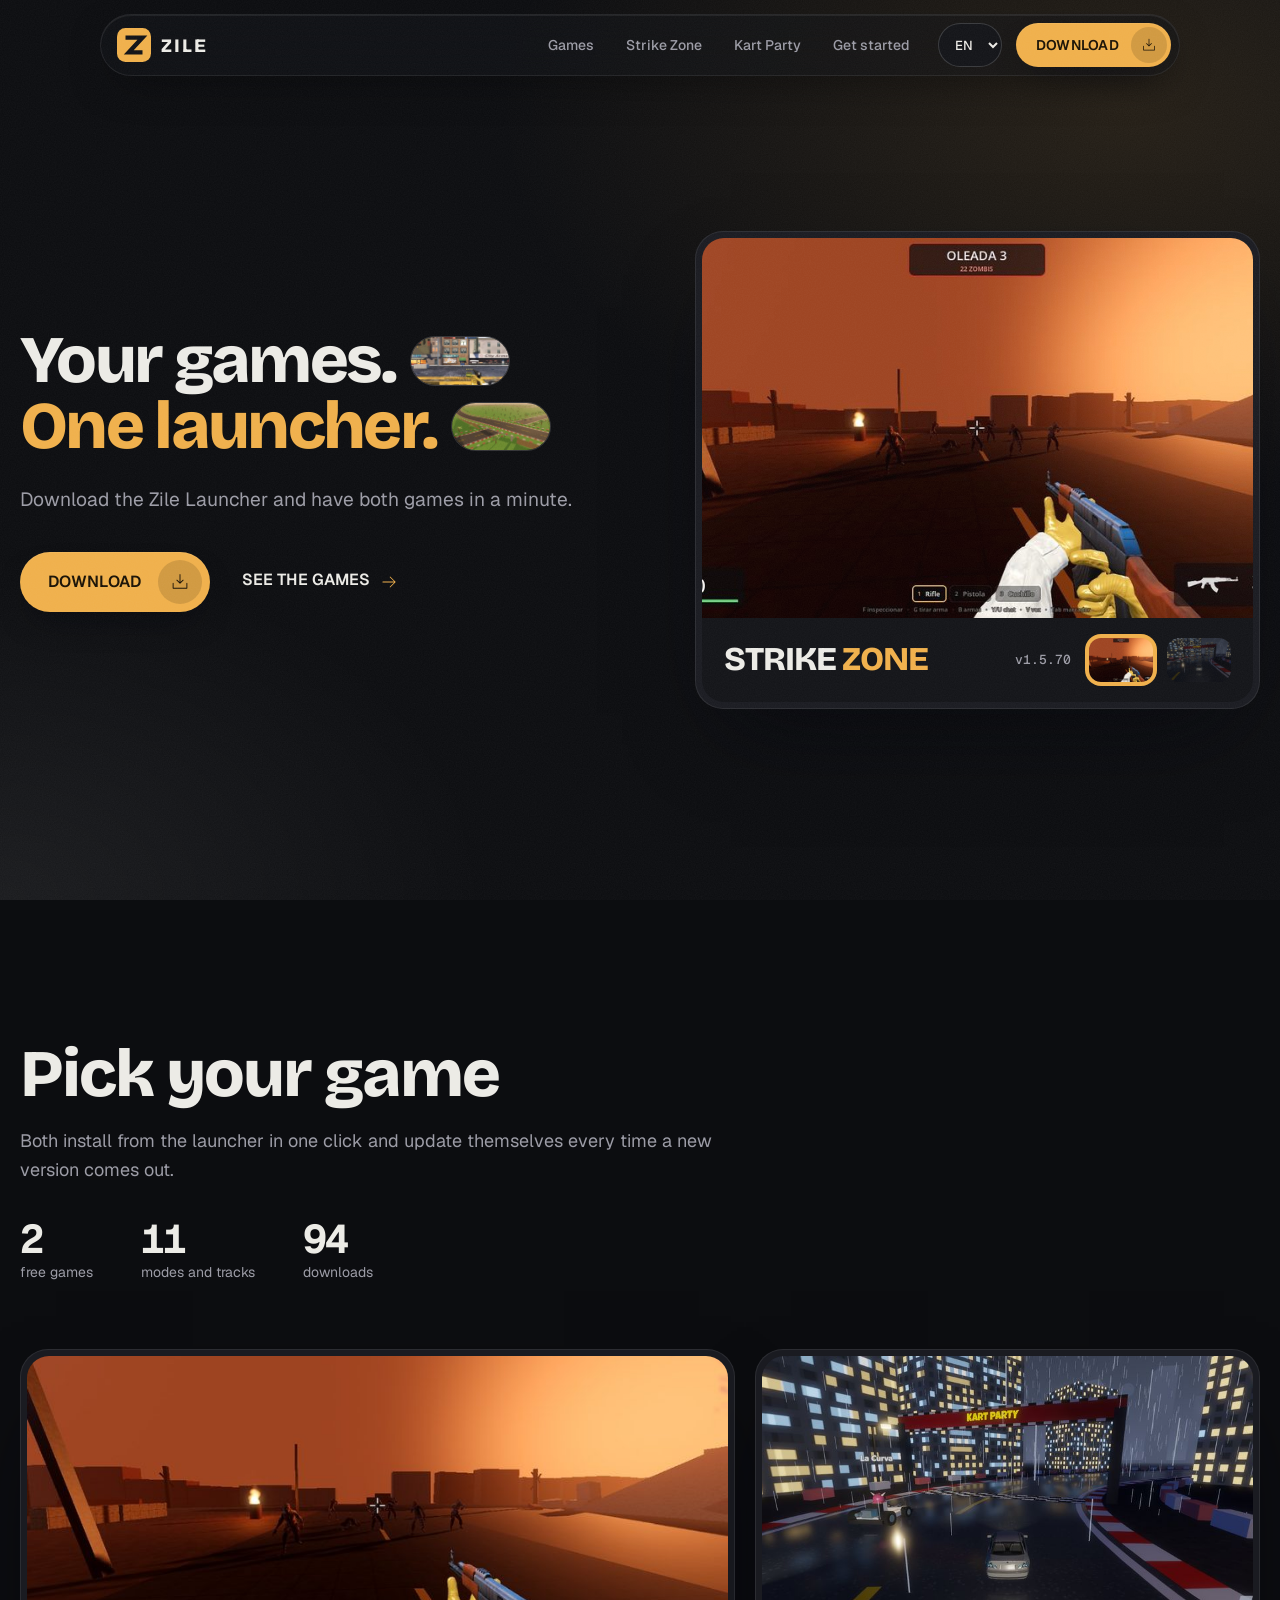
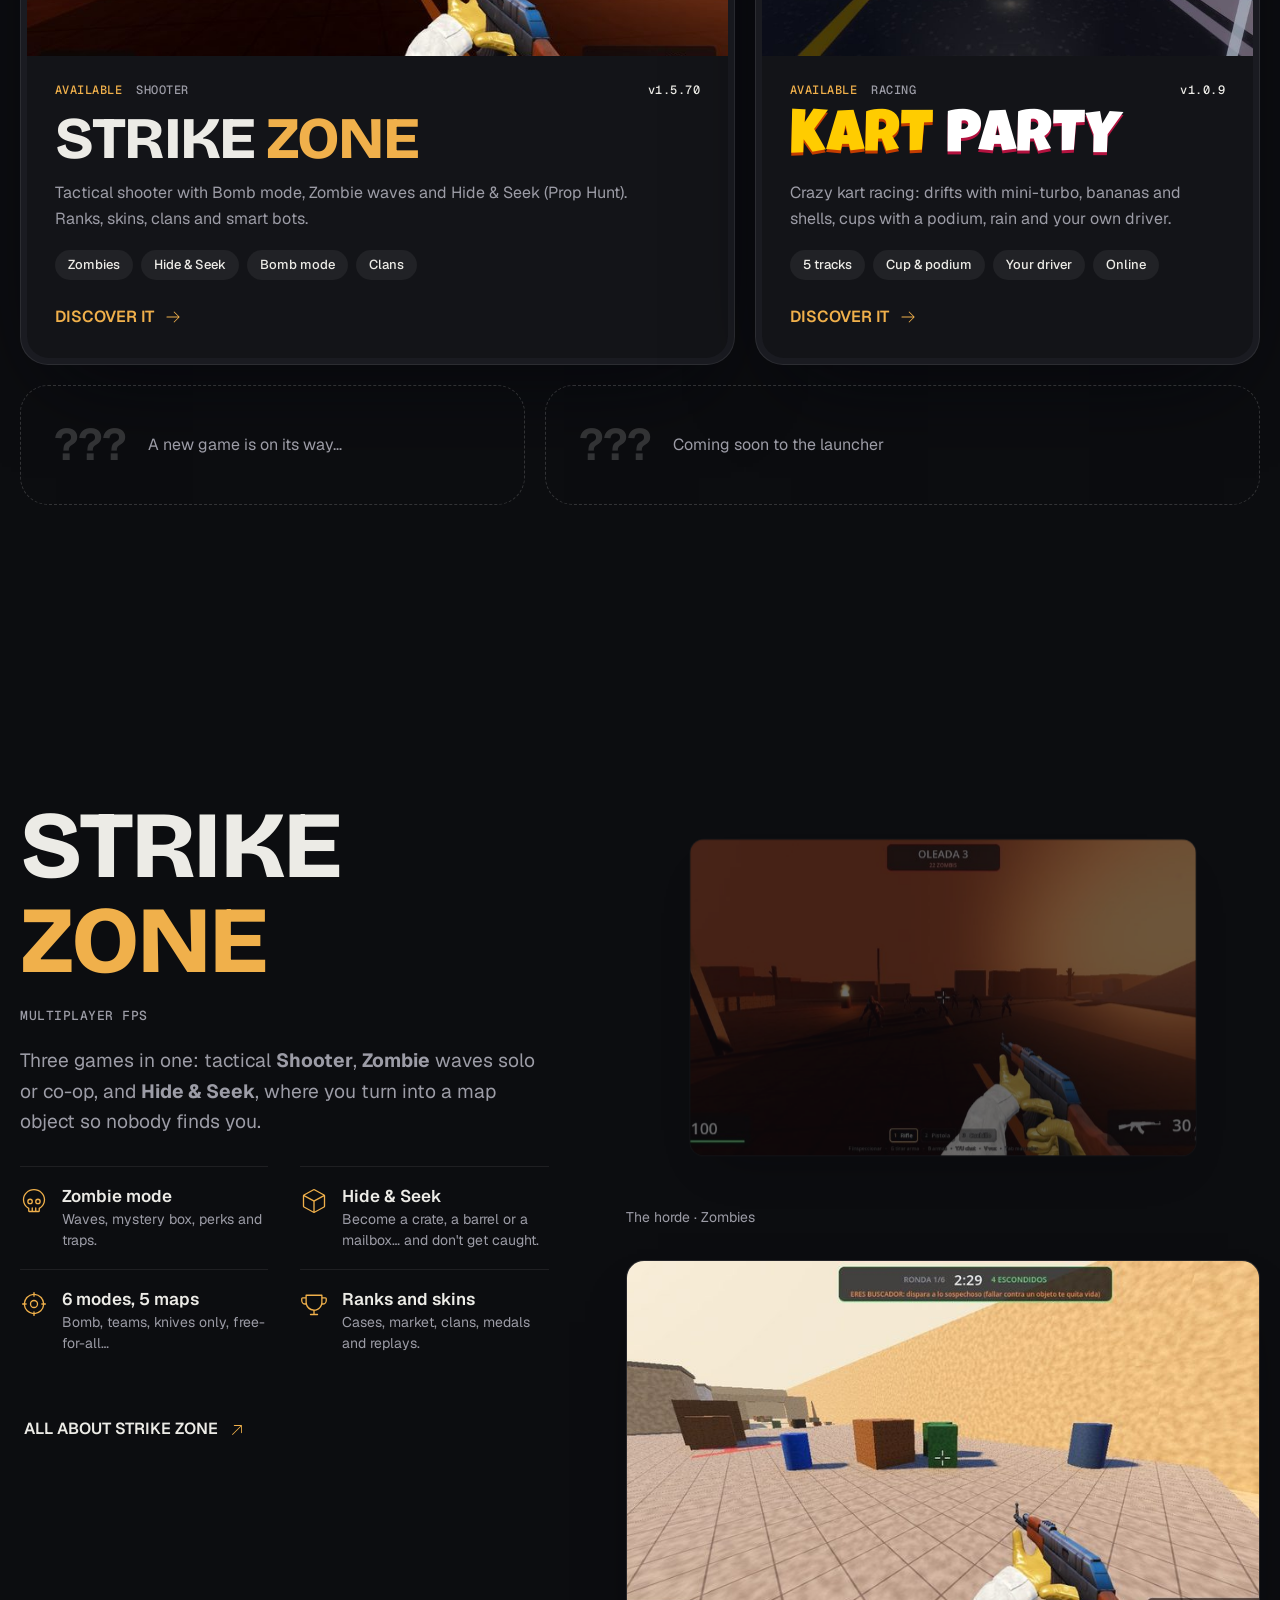
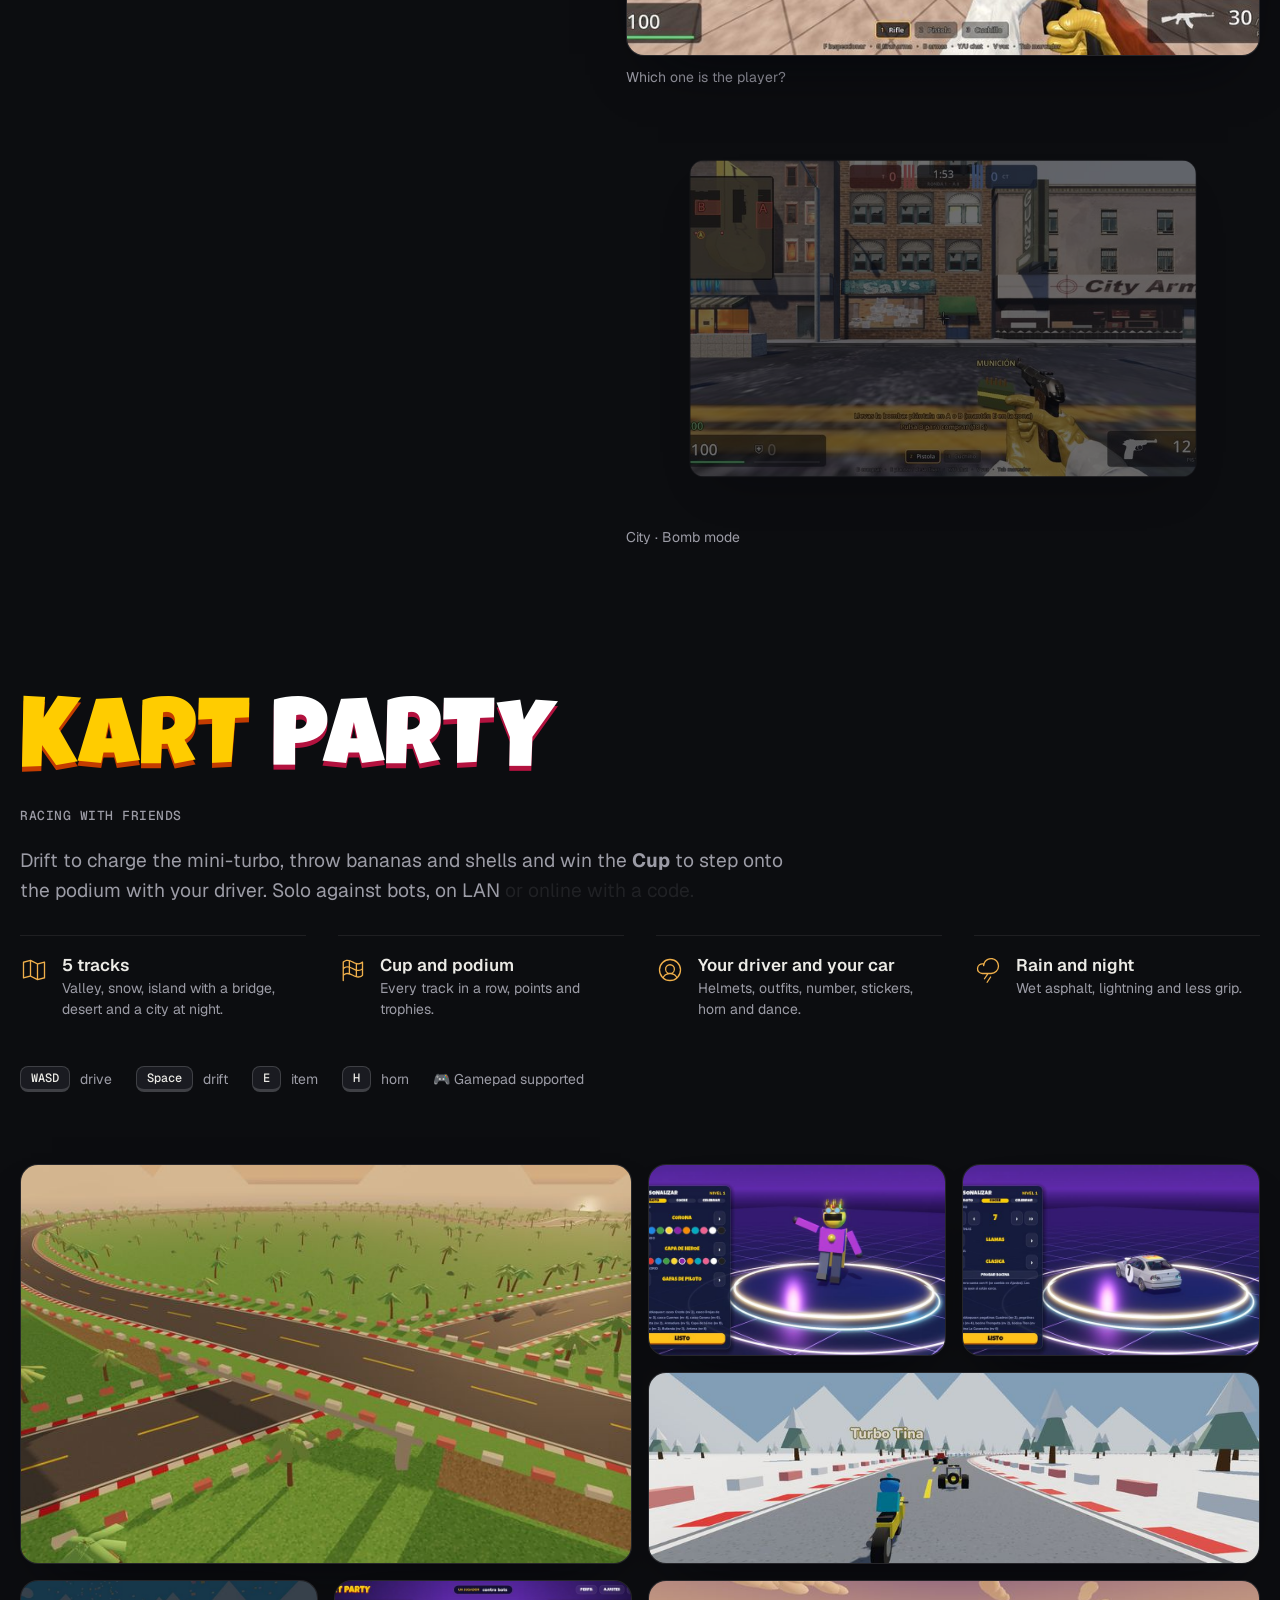
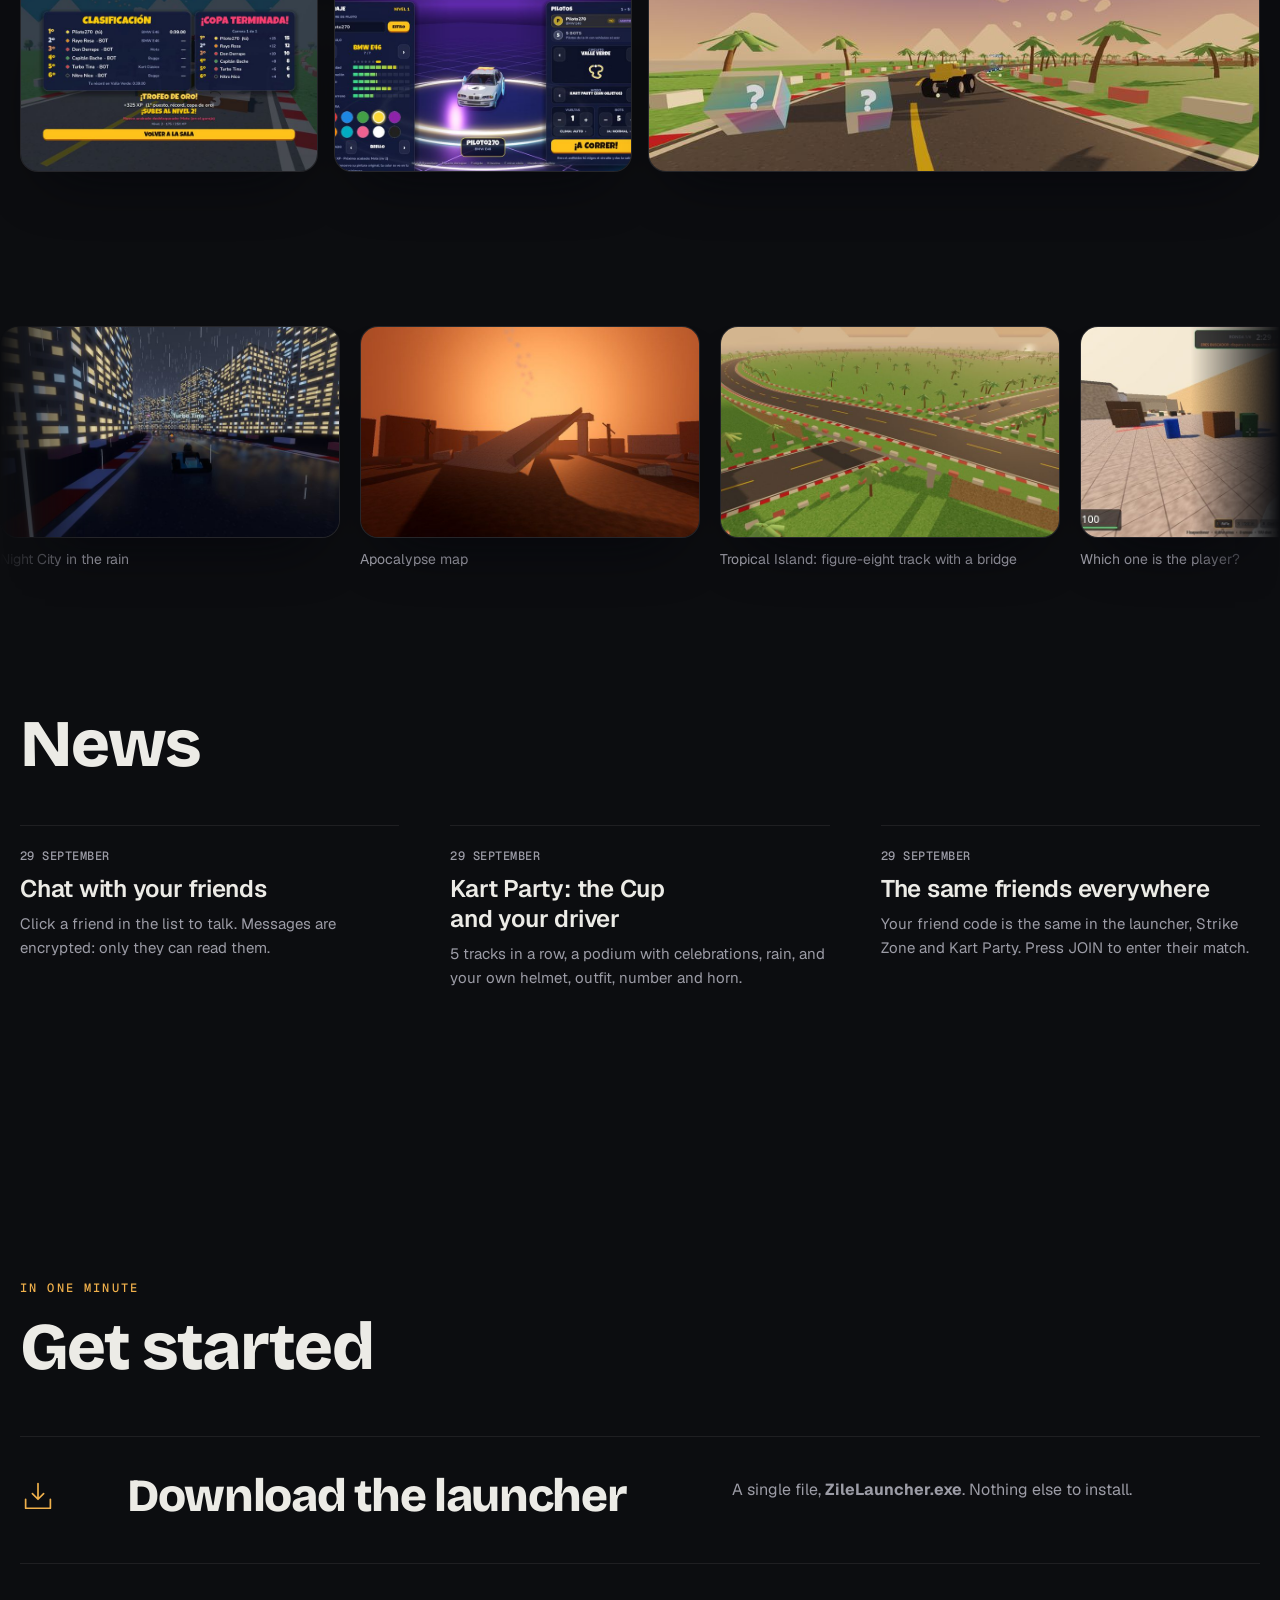
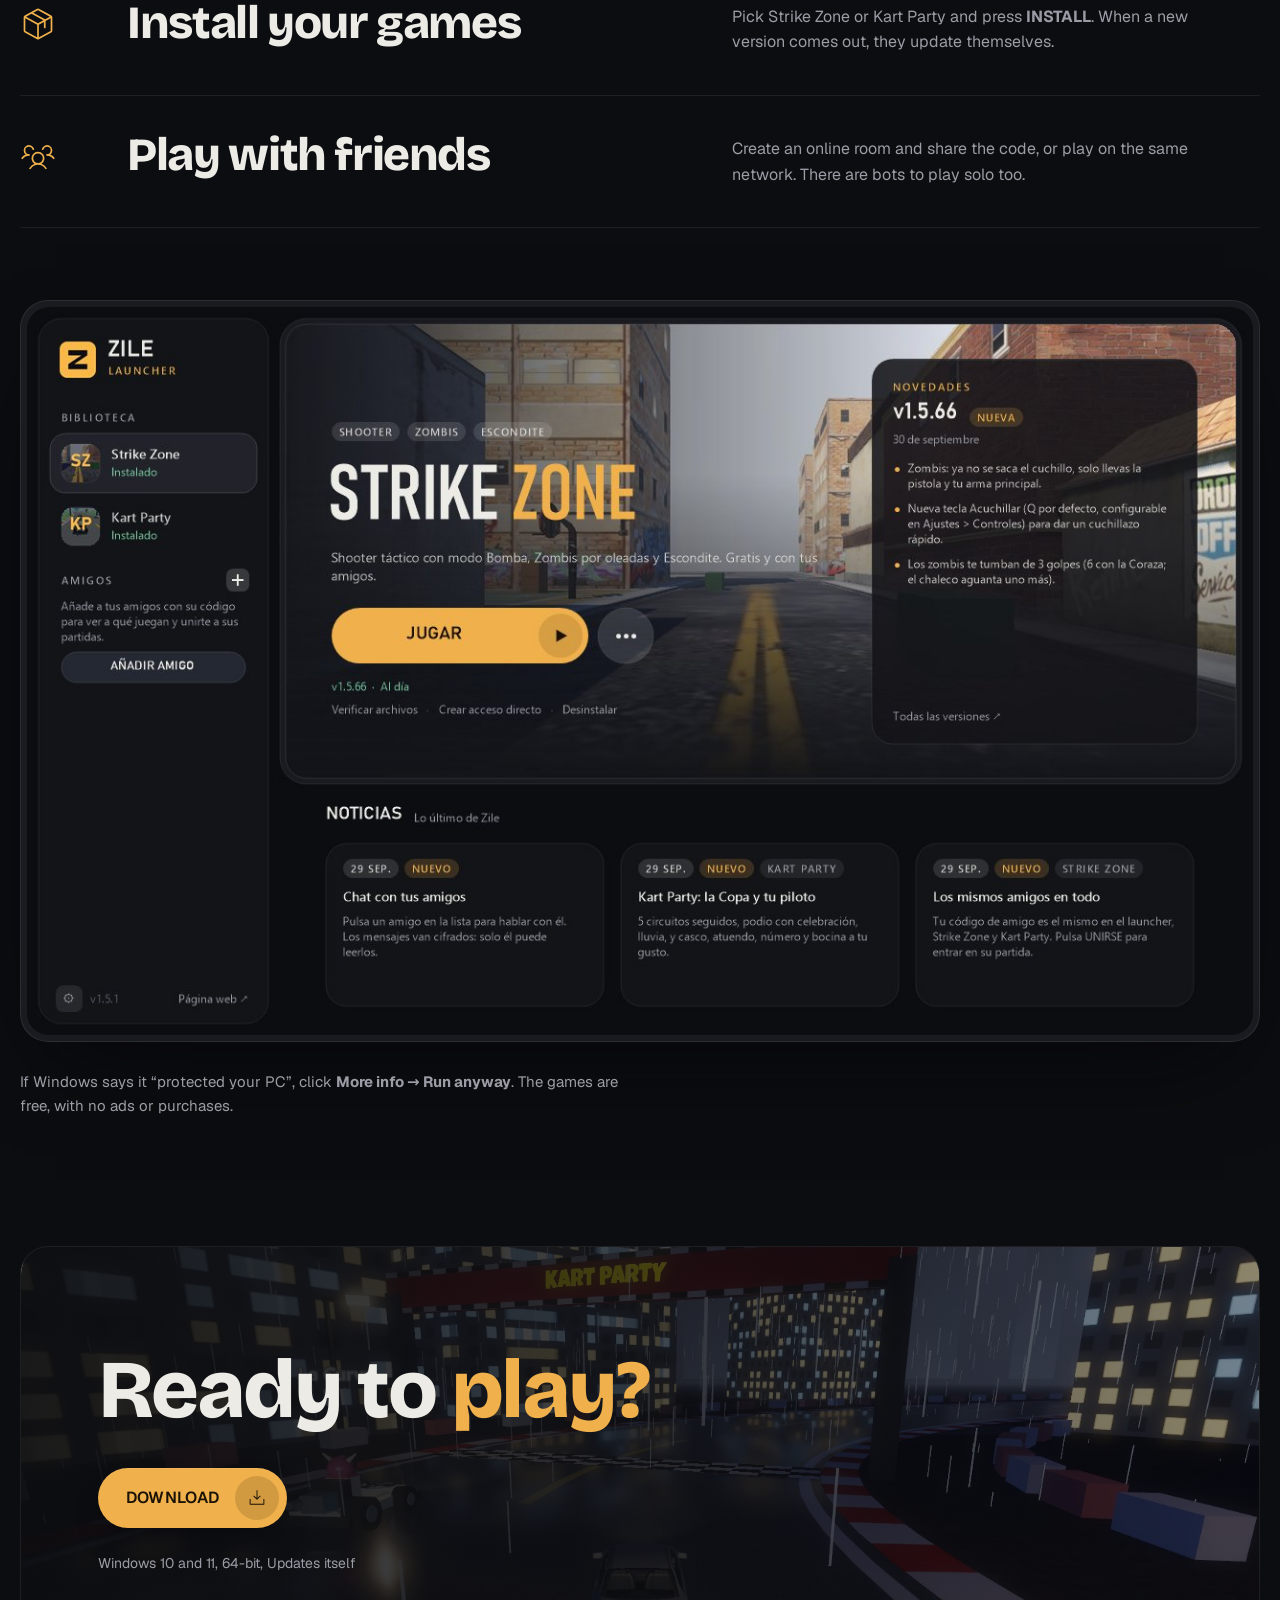
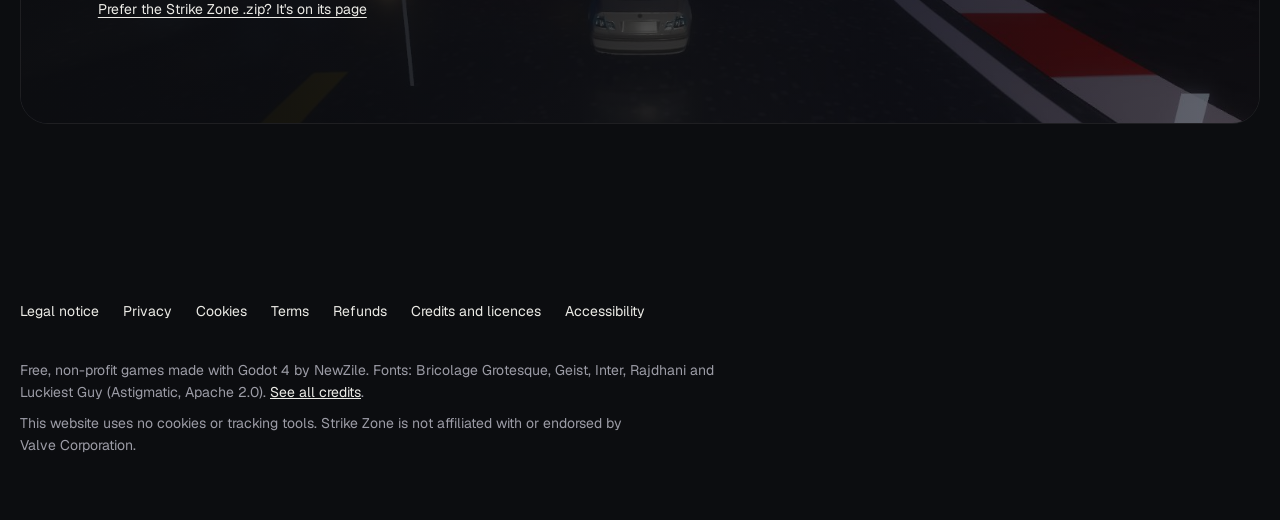
==== commit 7f088765: "Web: capturas reales del launcher, logo ámbar, novedades, nueva imagen para compartir y strikezone.h" ====
--- a/index.html
+++ b/index.html
@@ -13,7 +13,7 @@
 <meta property="og:image" content="https://newzile.github.io/arena-fps/img/og.jpg">
 <meta property="og:url" content="https://newzile.github.io/arena-fps/">
 <meta name="twitter:card" content="summary_large_image">
-<link rel="icon" href="data:image/svg+xml,%3Csvg xmlns='http://www.w3.org/2000/svg' viewBox='0 0 64 64'%3E%3Cdefs%3E%3ClinearGradient id='g' x1='0' y1='0' x2='1' y2='1'%3E%3Cstop offset='0' stop-color='%237c5cff'/%3E%3Cstop offset='1' stop-color='%2322e6ff'/%3E%3C/linearGradient%3E%3C/defs%3E%3Crect width='64' height='64' rx='16' fill='%2307080c'/%3E%3Cpath d='M16 18h32L22 46h26' fill='none' stroke='url(%23g)' stroke-width='8' stroke-linecap='round' stroke-linejoin='round'/%3E%3C/svg%3E">
+<link rel="icon" href="data:image/svg+xml,%3Csvg xmlns='http://www.w3.org/2000/svg' viewBox='0 0 64 64'%3E%3Crect width='64' height='64' rx='16' fill='%23f0b04b'/%3E%3Cpath d='M16 18h32L22 46h26' fill='none' stroke='%23111216' stroke-width='8' stroke-linejoin='miter'/%3E%3C/svg%3E">
 <meta name="referrer" content="strict-origin-when-cross-origin">
 <link rel="preload" href="fonts/bricolage-grotesque-latin-wght-normal.woff2" as="font" type="font/woff2" crossorigin>
 <link rel="preload" href="fonts/geist-latin-wght-normal.woff2" as="font" type="font/woff2" crossorigin>
@@ -308,6 +308,21 @@
   .steps p { margin: 4px 0 0; color: var(--dim); max-width: 46ch; }
   .tip { margin: 28px 0 0; max-width: 62ch; color: var(--dim); font-size: 15px; }
 
+  /* Captura real del launcher */
+  .showcase { margin: clamp(40px, 6vw, 72px) 0 0; }
+  .showcase img { width: 100%; height: auto; }
+
+  /* Novedades reales (las mismas que ve el launcher) */
+  .news { padding-top: 0; }
+  .news h2 { font-size: clamp(38px, 5.2vw, 76px); margin-bottom: clamp(28px, 4vw, 48px); }
+  .news-list { list-style: none; margin: 0; padding: 0; display: grid; grid-template-columns: repeat(3, minmax(0, 1fr)); gap: 0 clamp(24px, 4vw, 56px); }
+  .news-list li { border-top: 1px solid var(--line); padding: 22px 0 8px; }
+  .news-list time { display: block; font: 500 12px var(--font-mono); letter-spacing: .04em; color: var(--dim); text-transform: uppercase; }
+  .news-list h3 { font: 600 clamp(20px, 2vw, 24px)/1.25 var(--font-body); letter-spacing: -.01em; margin: 10px 0 8px; }
+  .news-list h3 a { text-decoration: none; }
+  .news-list h3 a:hover { color: var(--accent); }
+  .news-list p { margin: 0; color: var(--dim); font-size: 15px; max-width: 46ch; }
+
   /* Llamada final */
   .final { position: relative; isolation: isolate; overflow: hidden; margin-top: clamp(72px, 10vw, 140px); border-radius: var(--r-out); border: 1px solid var(--line); padding: clamp(48px, 8vw, 112px) clamp(24px, 6vw, 88px); }
   .final .bgimg { position: absolute; inset: 0; z-index: -2; width: 100%; height: 100%; object-fit: cover; }
@@ -357,6 +372,7 @@
     .strip { grid-template-columns: repeat(2, minmax(0, 1fr)); }
     .bento { grid-template-columns: repeat(2, minmax(0, 1fr)); }
     .steps li { grid-template-columns: 56px minmax(0, 1fr); }
+    .news-list { grid-template-columns: minmax(0, 1fr); }
     .steps li p { grid-column: 2; margin-top: 0; }
   }
   @media (max-height: 720px) {
@@ -408,7 +424,7 @@
 <nav class="nav" id="nav" aria-label="Principal" data-i18n-aria="nav_label">
   <div class="bar">
     <a class="logo" href="#top" aria-label="Zile Launcher">
-      <svg viewBox="0 0 64 64" aria-hidden="true"><defs><linearGradient id="lg" x1="0" y1="0" x2="1" y2="1"><stop offset="0" stop-color="#7c5cff"/><stop offset="1" stop-color="#22e6ff"/></linearGradient></defs><rect width="64" height="64" rx="16" fill="#12141d"/><path d="M16 18h32L22 46h26" fill="none" stroke="url(#lg)" stroke-width="8" stroke-linecap="round" stroke-linejoin="round"/></svg>
+      <svg viewBox="0 0 64 64" aria-hidden="true"><rect width="64" height="64" rx="16" fill="#f0b04b"/><path d="M16 18h32L22 46h26" fill="none" stroke="#111216" stroke-width="8" stroke-linejoin="miter"/></svg>
       <span>ZILE</span>
     </a>
     <ul>
@@ -566,6 +582,13 @@
     <div class="track" id="track1"></div>
   </section>
 
+  <section class="block news" id="novedades" hidden>
+    <div class="wrap">
+      <h2 data-i18n="news_title">Novedades</h2>
+      <ol class="news-list" id="news-list"></ol>
+    </div>
+  </section>
+
   <section class="block" id="empezar">
     <div class="wrap">
       <div class="steps-head rv">
@@ -577,6 +600,9 @@
         <li class="rv"><div class="step-ic"><svg class="ic" aria-hidden="true"><use href="#i-package"/></svg></div><h3 data-i18n="s2t">Instala tus juegos</h3><p data-i18n="s2p">Elige Strike Zone o Kart Party y pulsa <b>INSTALAR</b>. Cuando salga una versión nueva, se actualizan solos.</p></li>
         <li class="rv"><div class="step-ic"><svg class="ic" aria-hidden="true"><use href="#i-users-three"/></svg></div><h3 data-i18n="s3t">Juega con amigos</h3><p data-i18n="s3p">Crea una sala online y pásales el código, o jugad en la misma red. También hay bots para jugar solo.</p></li>
       </ol>
+      <figure class="showcase rv">
+        <div class="bezel"><div class="core"><img src="img/launcher.jpg" srcset="img/launcher_s.jpg 800w, img/launcher.jpg 1280w" sizes="(min-width: 1000px) 1200px, 92vw" width="1280" height="760" alt="El Zile Launcher: la biblioteca con Strike Zone y Kart Party, el botón JUGAR y las novedades de la última versión" loading="lazy"></div></div>
+      </figure>
       <p class="tip rv" data-i18n="tip">Si Windows avisa de que “protegió su PC”, pulsa <b>Más información → Ejecutar de todas formas</b>. Los juegos son gratis y no tienen anuncios ni compras.</p>
 
       <div class="final rv">
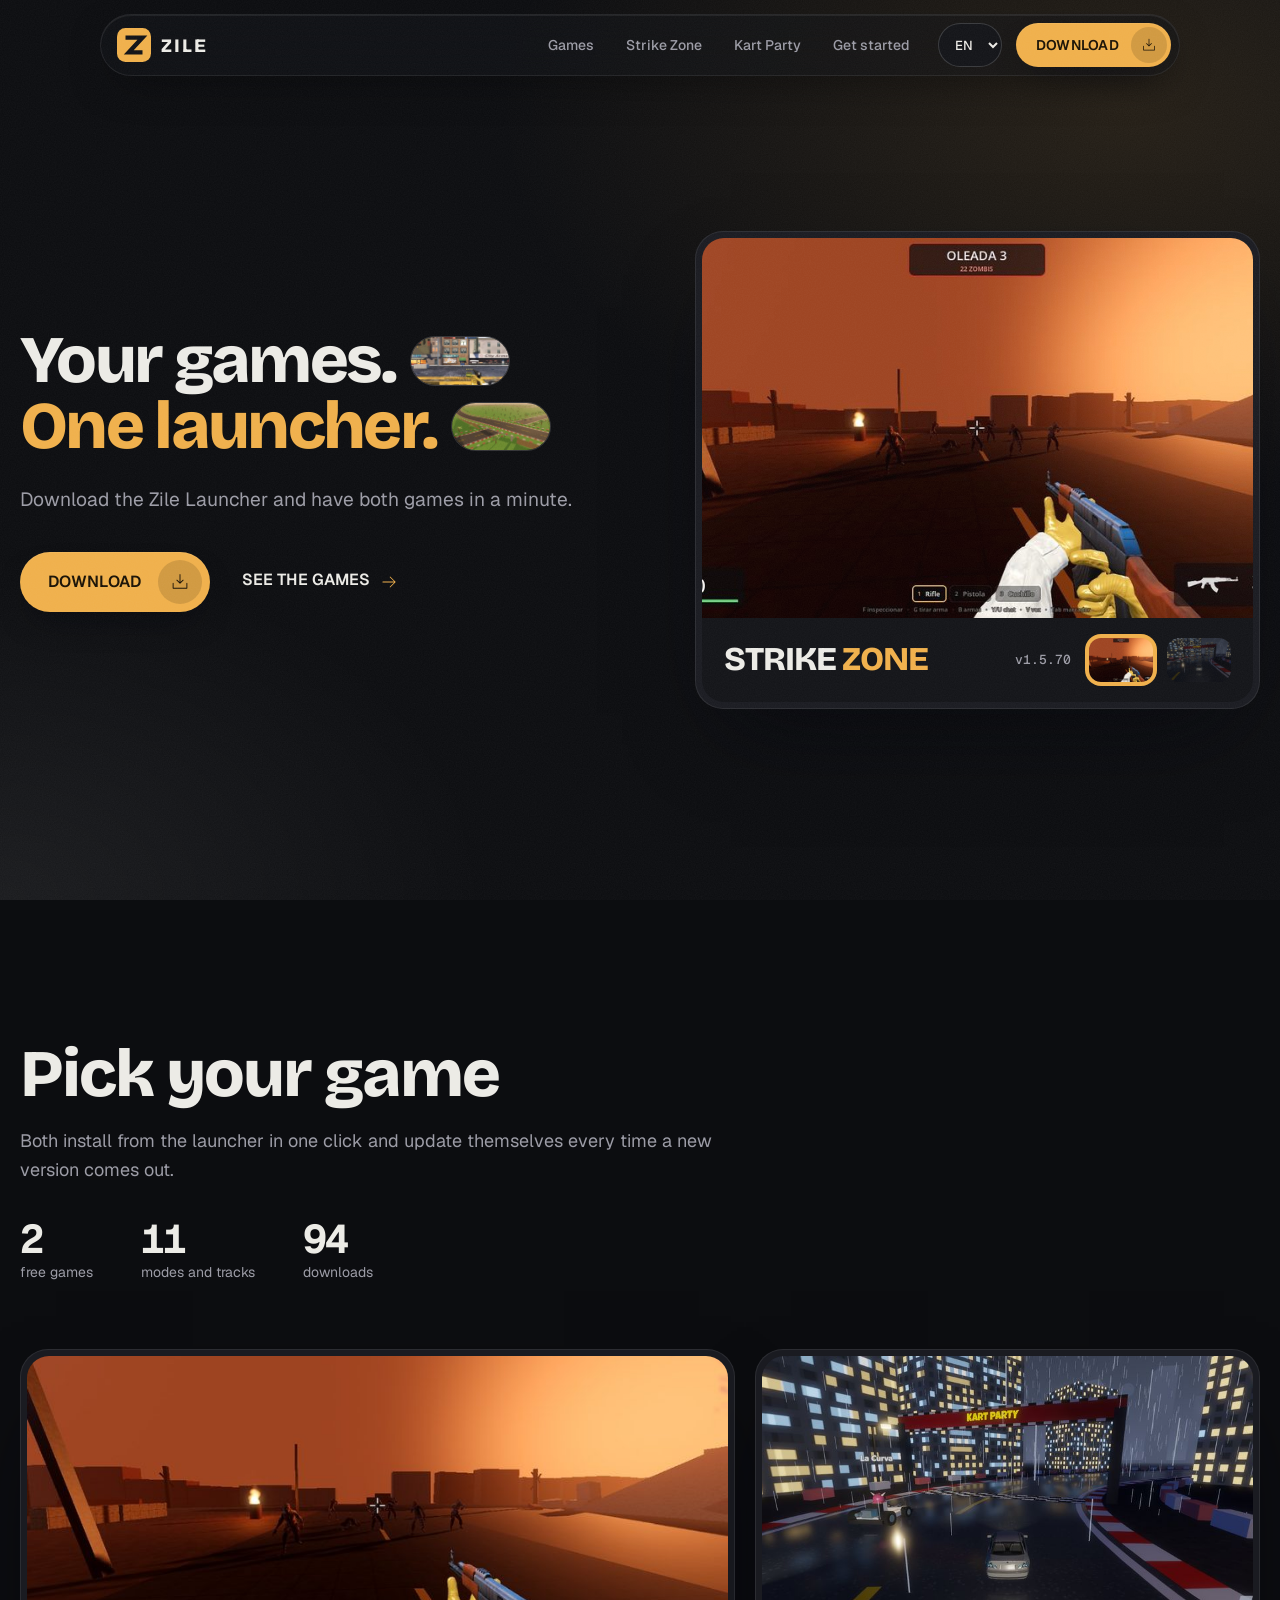
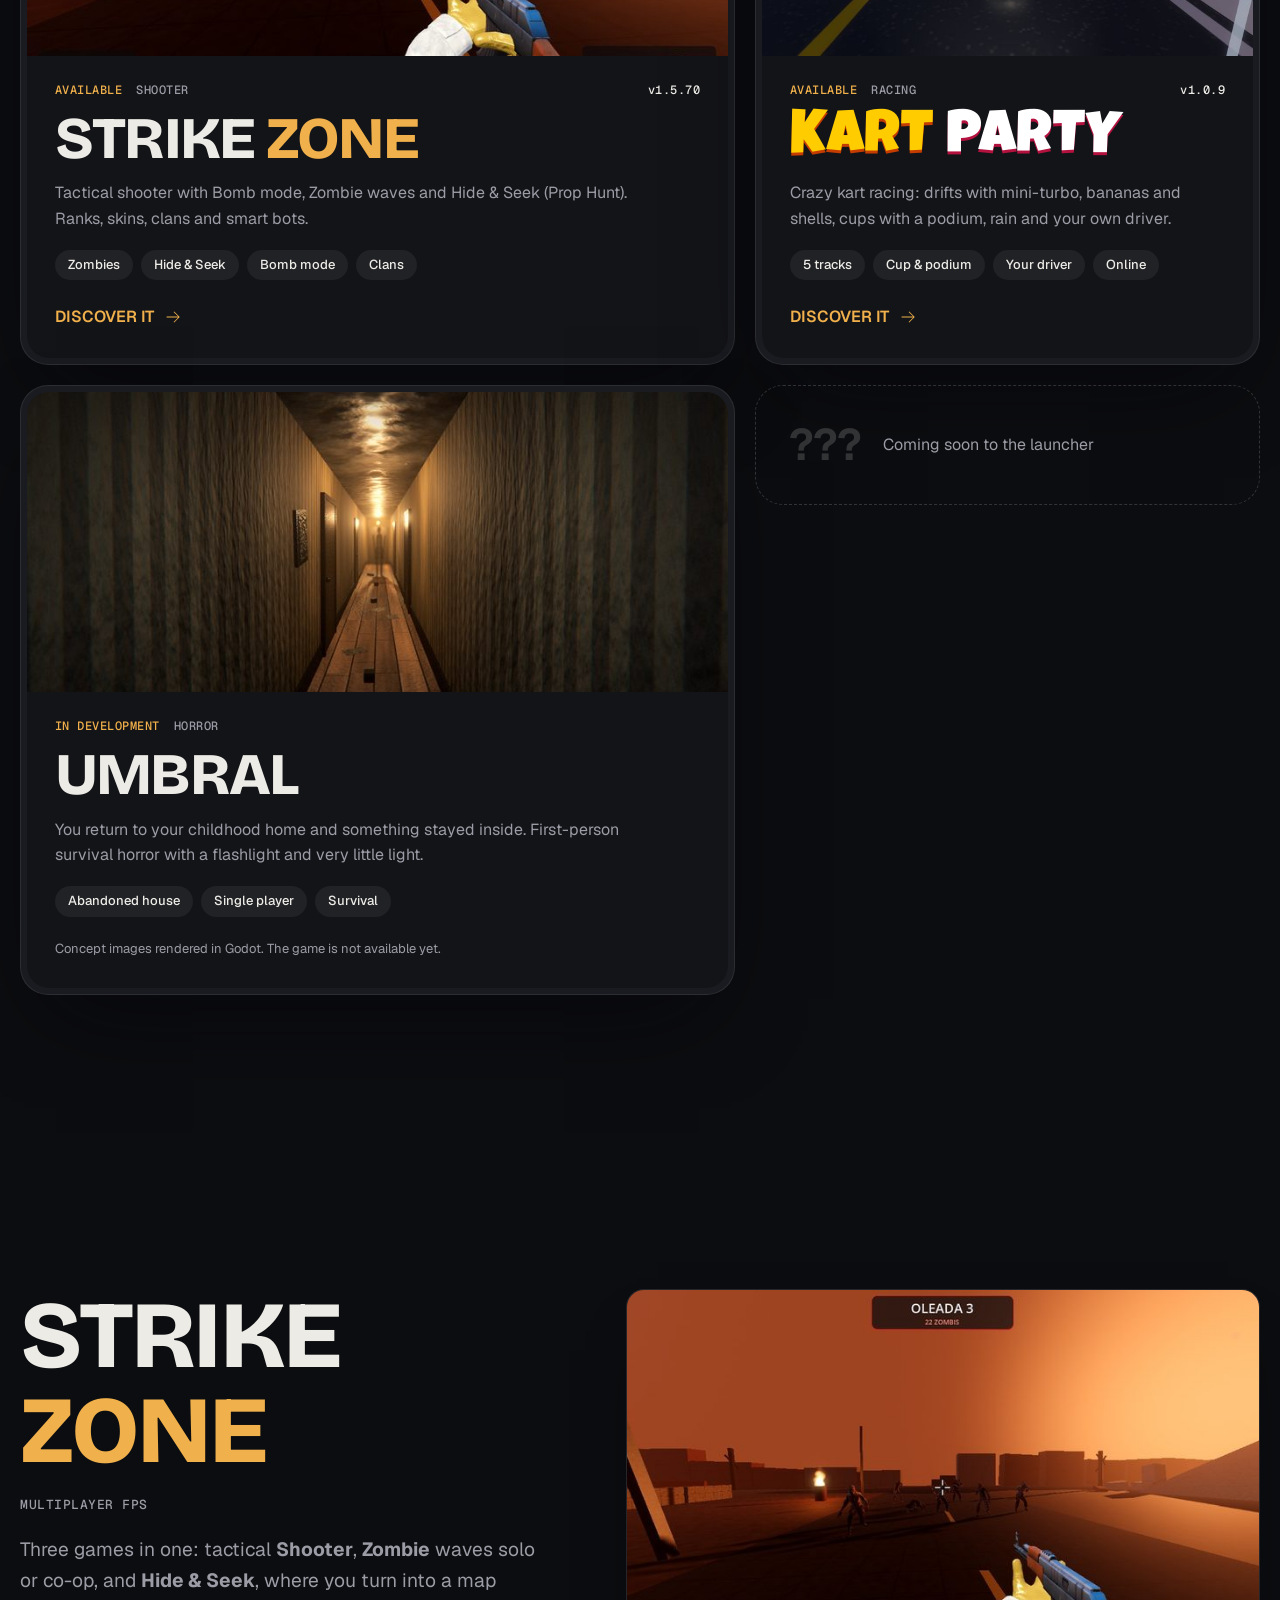
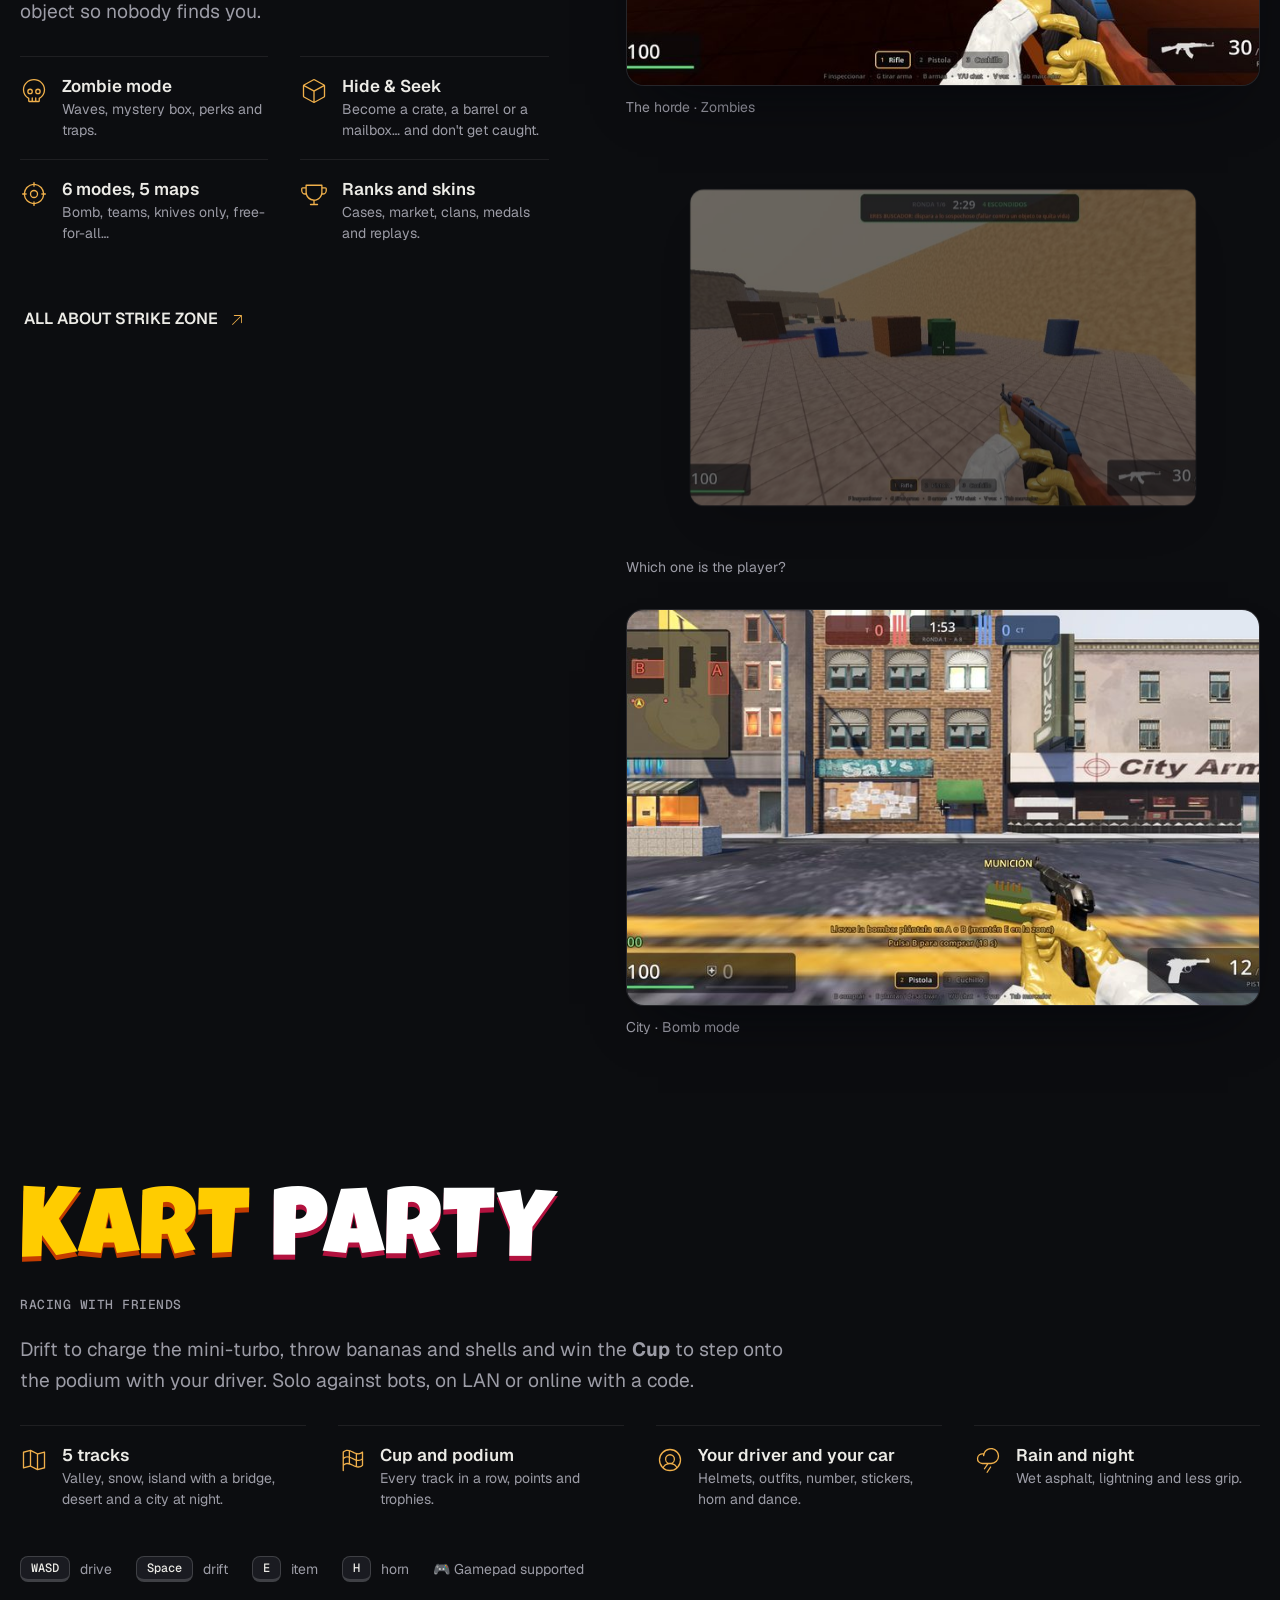
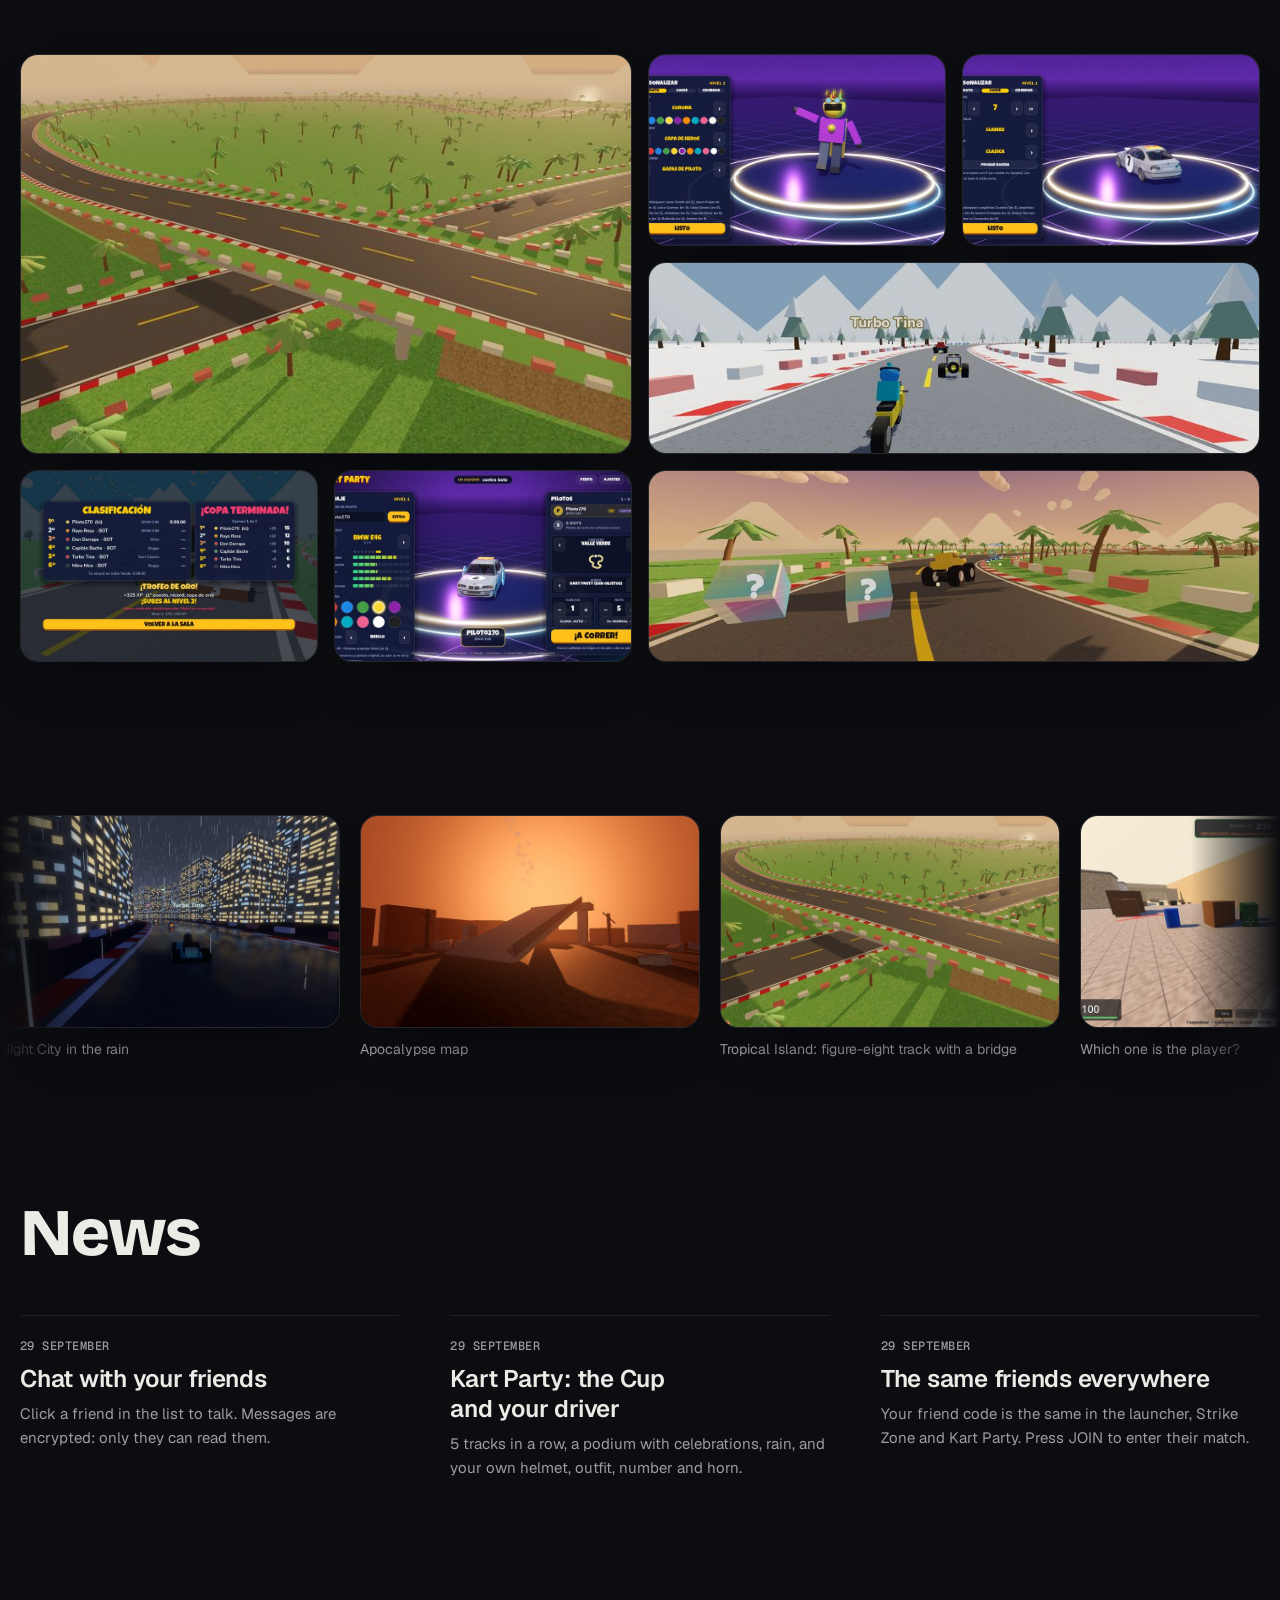
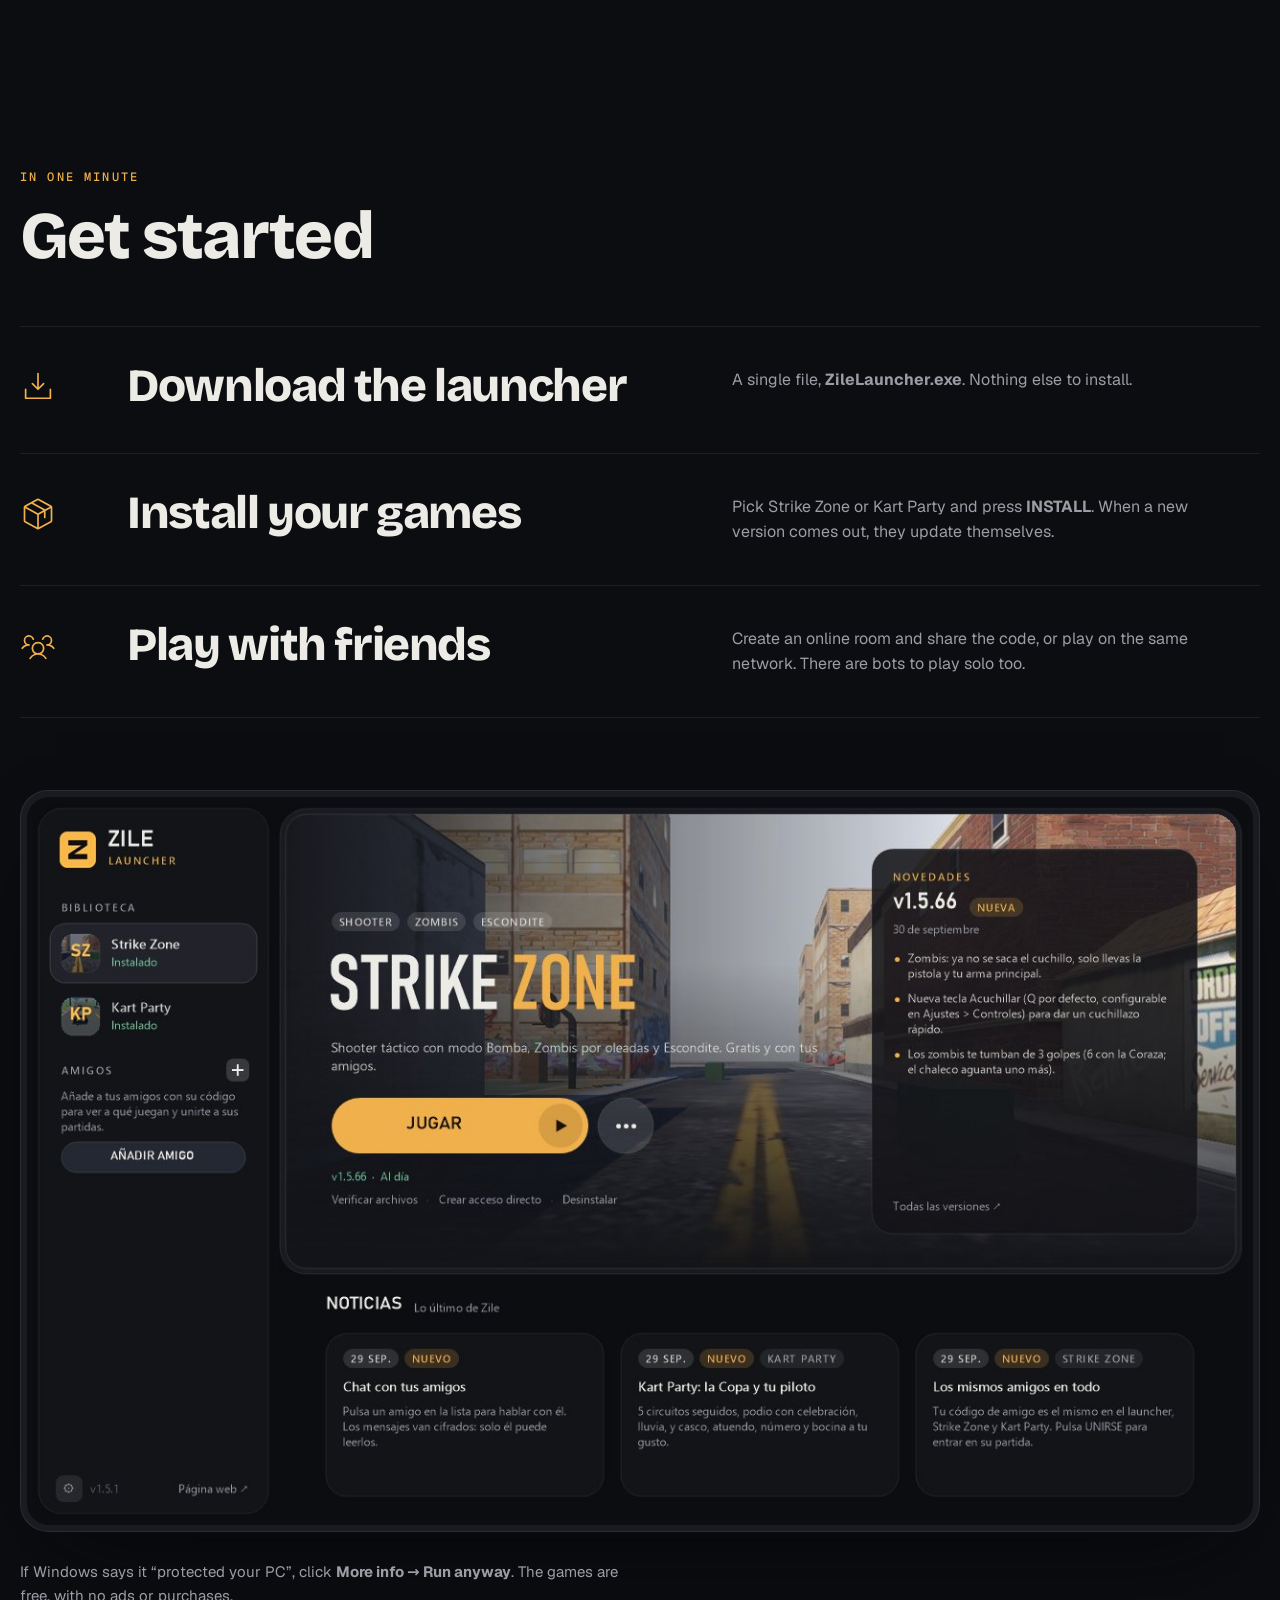
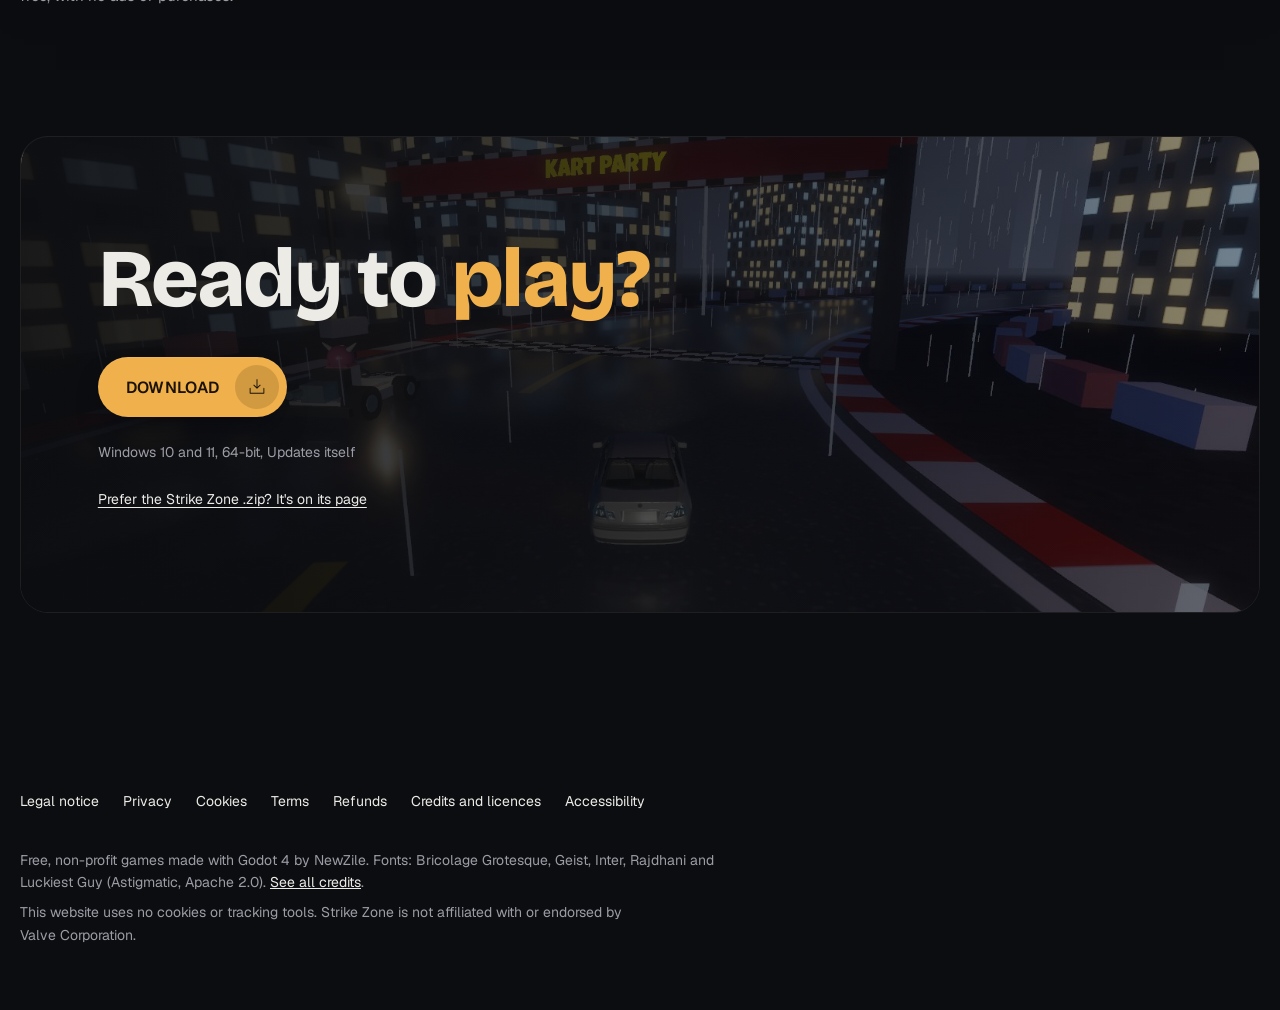
==== commit 011ad62e: "Zile Launcher v1.5.2" ====
--- a/index.html
+++ b/index.html
@@ -222,8 +222,8 @@
   .games { display: grid; grid-template-columns: repeat(12, minmax(0, 1fr)); gap: 20px; }
   .game.sz { grid-column: span 7; }
   .game.kp { grid-column: span 5; }
-  .soon.s1 { grid-column: span 5; }
-  .soon.s2 { grid-column: span 7; }
+  .game.um { grid-column: span 7; }
+  .soon.s2 { grid-column: span 5; }
   .game { display: block; text-decoration: none; color: inherit; transition: transform .7s var(--ease), border-color .5s var(--ease); }
   .game:hover { transform: translateY(-6px); border-color: var(--accent-line); }
   .game .core { display: flex; flex-direction: column; height: 100%; }
@@ -239,6 +239,10 @@
   .game.sz h3 span { color: var(--accent); }
   .game.kp h3 { font-family: Luckiest, var(--font-display); font-weight: 400; letter-spacing: .01em; color: var(--kp-yellow); text-shadow: 0 3px 0 var(--kp-orange); }
   .game.kp h3 span { color: var(--kp-white); text-shadow: 0 3px 0 var(--kp-pink); }
+  .game.um { cursor: default; }
+  .soon.s2 { align-self: start; }
+  .game.um:hover { transform: none; border-color: var(--line); }
+  .game .note { font-size: 13px; color: var(--dim); margin-top: 6px; }
   .game p { color: var(--dim); margin: 0; max-width: 52ch; }
   .tags { display: flex; flex-wrap: wrap; gap: 8px; margin: 6px 0 4px; }
   .tags span { font-size: 13px; font-weight: 500; padding: 5px 13px; border-radius: 999px; background: var(--wash); color: var(--text); }
@@ -365,7 +369,7 @@
     .pin .txt { position: static; }
     .stage { max-width: 620px; }
     .games { grid-template-columns: minmax(0, 1fr); }
-    .game.sz, .game.kp, .soon.s1, .soon.s2 { grid-column: auto; }
+    .game.sz, .game.kp, .game.um, .soon.s2 { grid-column: auto; }
     .bar ul { display: none; }
     .bar select { margin-left: auto; }
     .menu-btn { display: block; }
@@ -526,8 +530,19 @@
             </div>
           </div>
         </a>
-        <div class="soon s1 rv"><b aria-hidden="true">???</b><span data-i18n="soon1">Un juego nuevo está en camino…</span></div>
-        <div class="soon s2 rv" style="--d:1"><b aria-hidden="true">???</b><span data-i18n="soon2">Muy pronto en el launcher</span></div>
+        <div class="game um bezel rv" style="--d:1" data-cycle>
+          <div class="core">
+            <div class="bg" aria-hidden="true"><img src="img/umbral_1_s.jpg" alt="" class="on" loading="lazy"><img src="img/umbral_2_s.jpg" alt="" loading="lazy"><img src="img/umbral_5_s.jpg" alt="" loading="lazy"><img src="img/umbral_3_s.jpg" alt="" loading="lazy"></div>
+            <div class="body">
+              <div class="meta"><span class="ok" data-i18n="dev_tag">EN DESARROLLO</span><span data-i18n="t_horror">TERROR</span></div>
+              <h3>Umbral</h3>
+              <p data-i18n="um_card">Vuelves a la casa de tu infancia y algo se ha quedado dentro. Terror de supervivencia en primera persona, con una linterna y poca luz.</p>
+              <div class="tags"><span data-i18n="ut1">Casa abandonada</span><span data-i18n="ut2">Un jugador</span><span data-i18n="ut3">Supervivencia</span></div>
+              <p class="note" data-i18n="um_note">Imágenes de concepto renderizadas en Godot. El juego aún no está disponible.</p>
+            </div>
+          </div>
+        </div>
+        <div class="soon s2 rv" style="--d:2"><b aria-hidden="true">???</b><span data-i18n="soon2">Muy pronto en el launcher</span></div>
       </div>
     </div>
   </section>
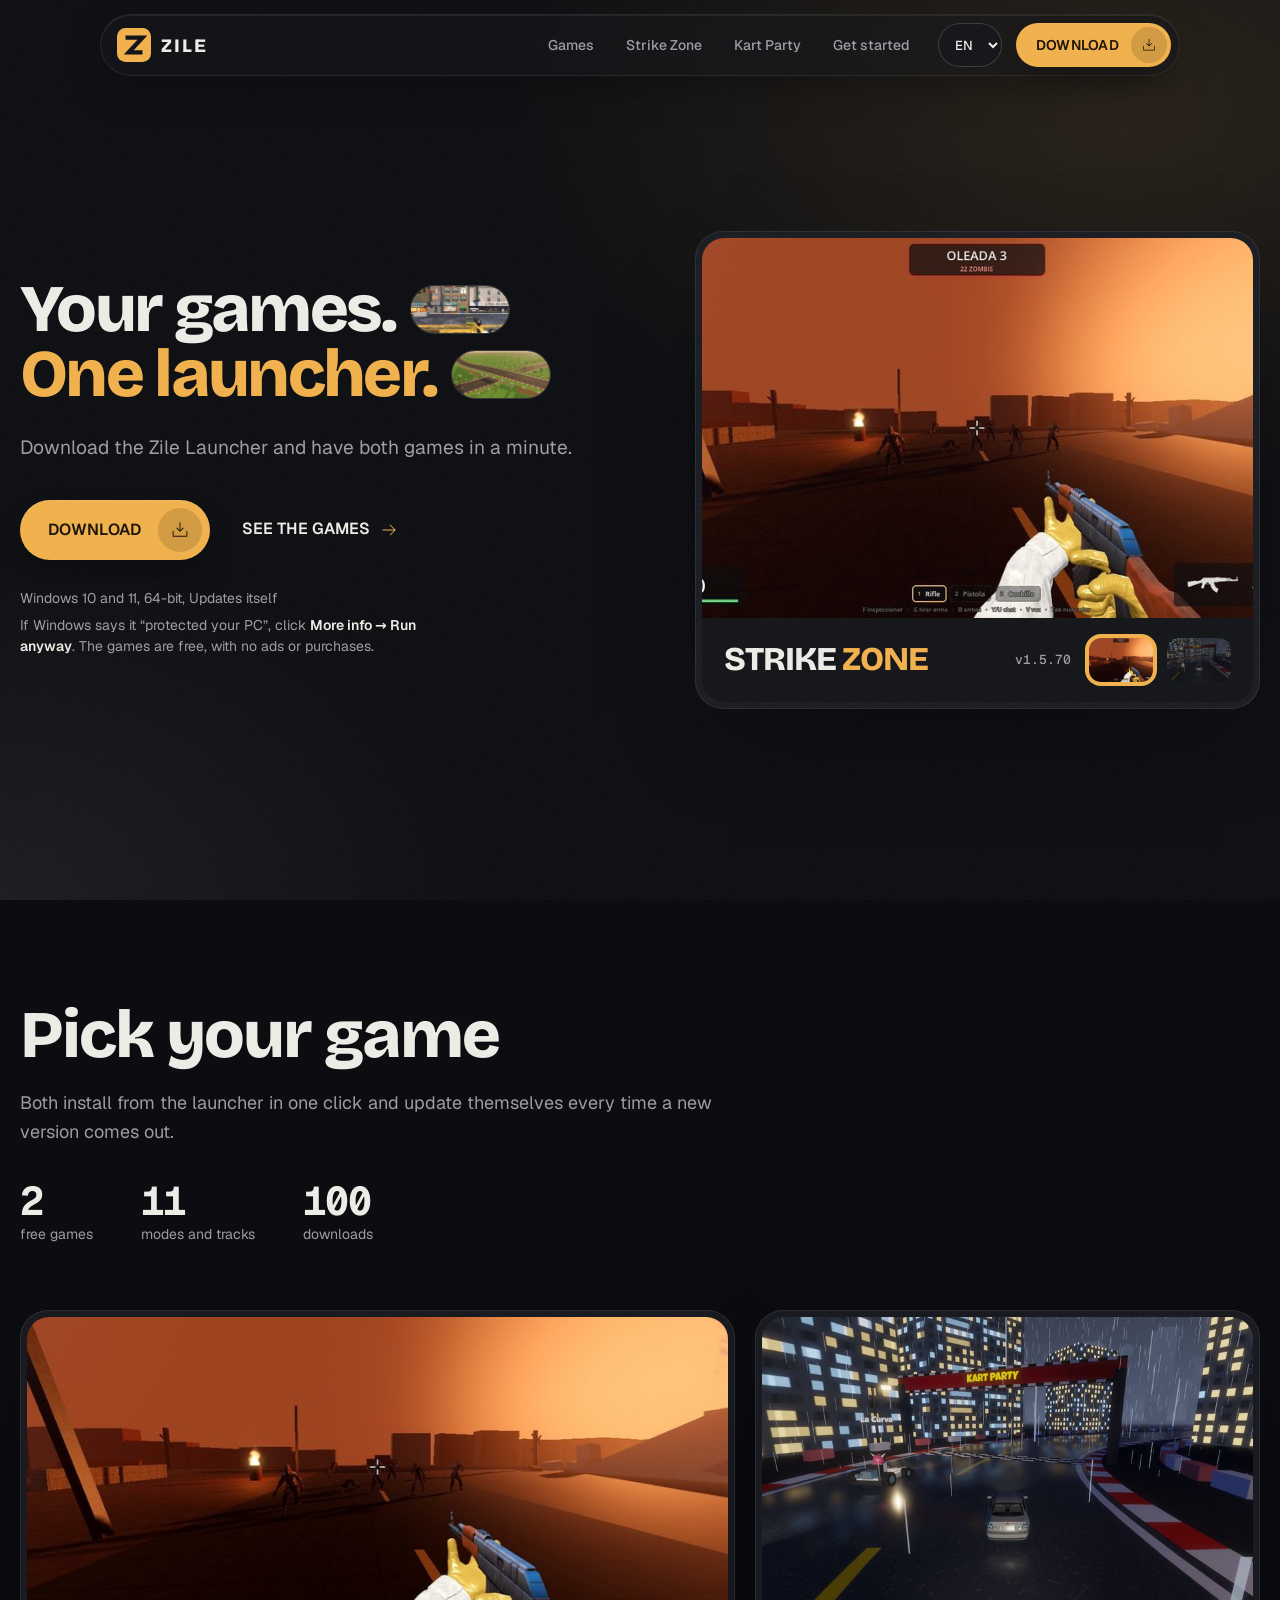
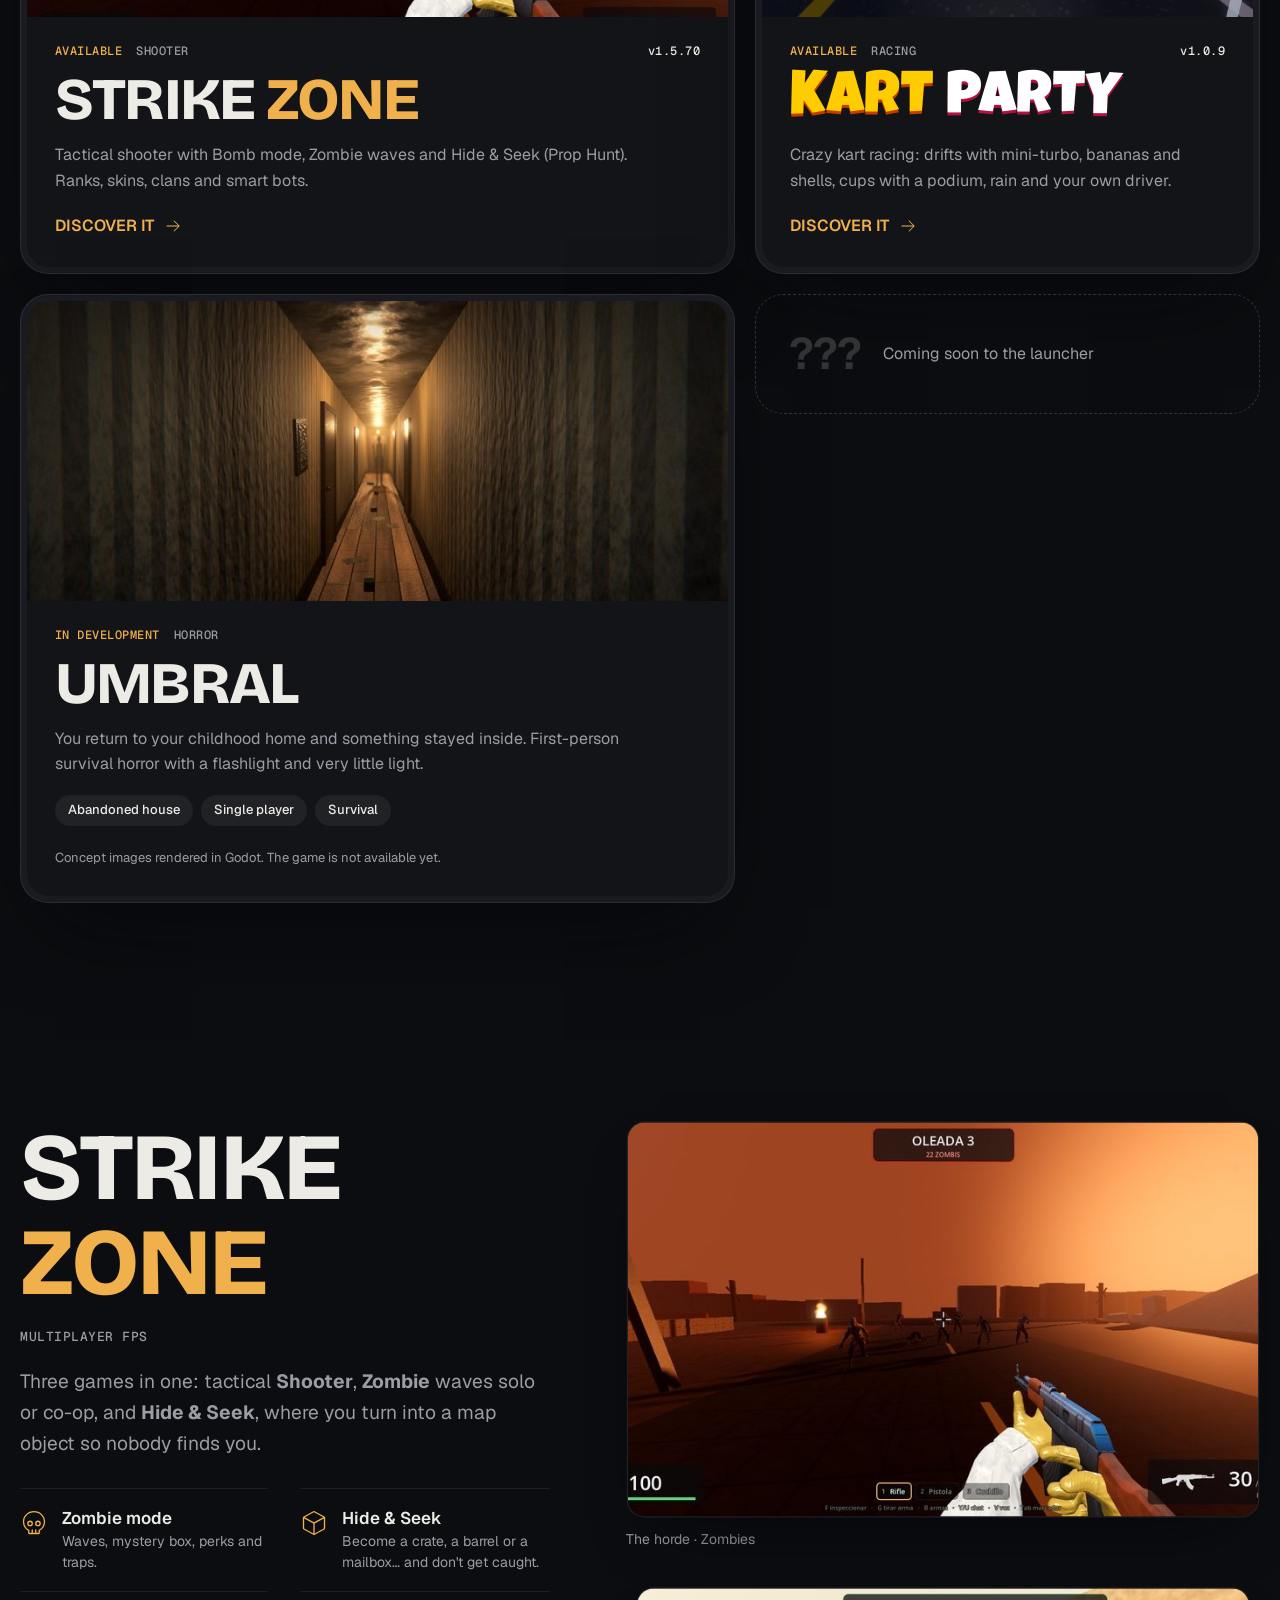
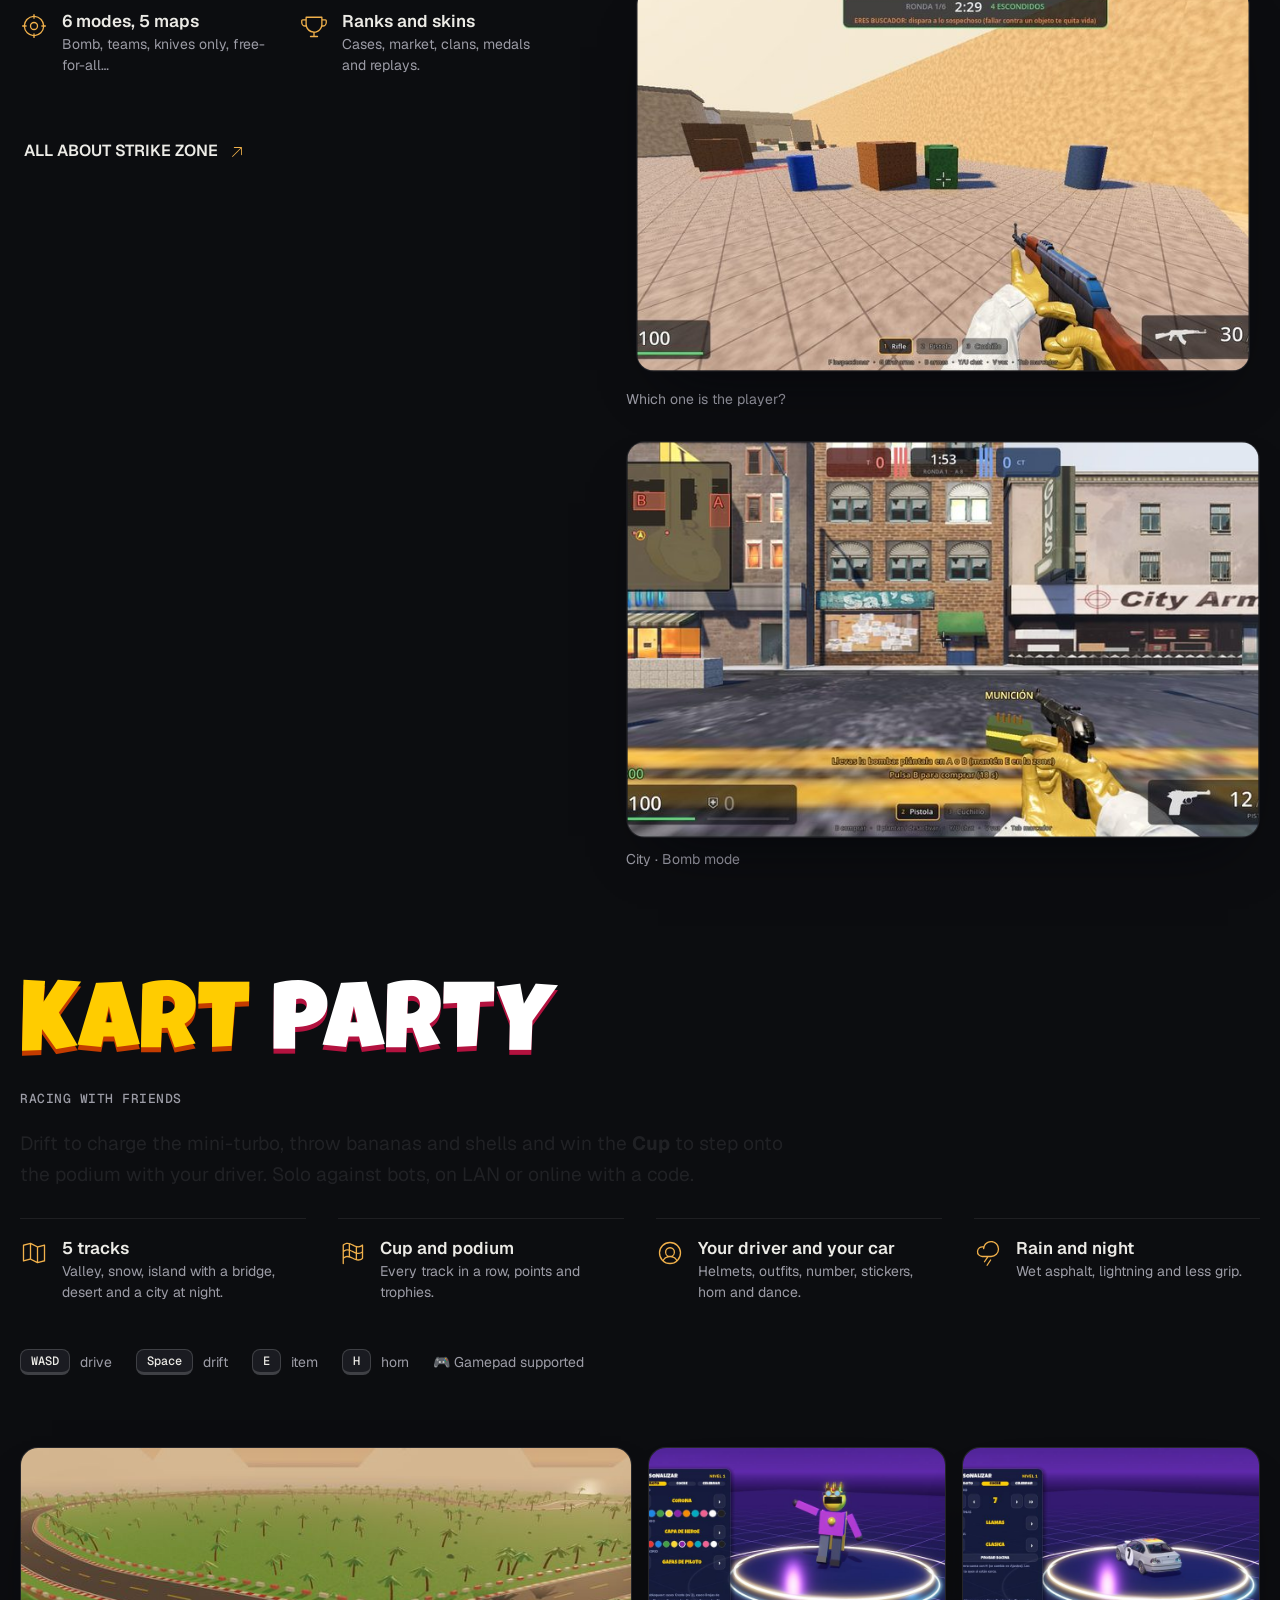
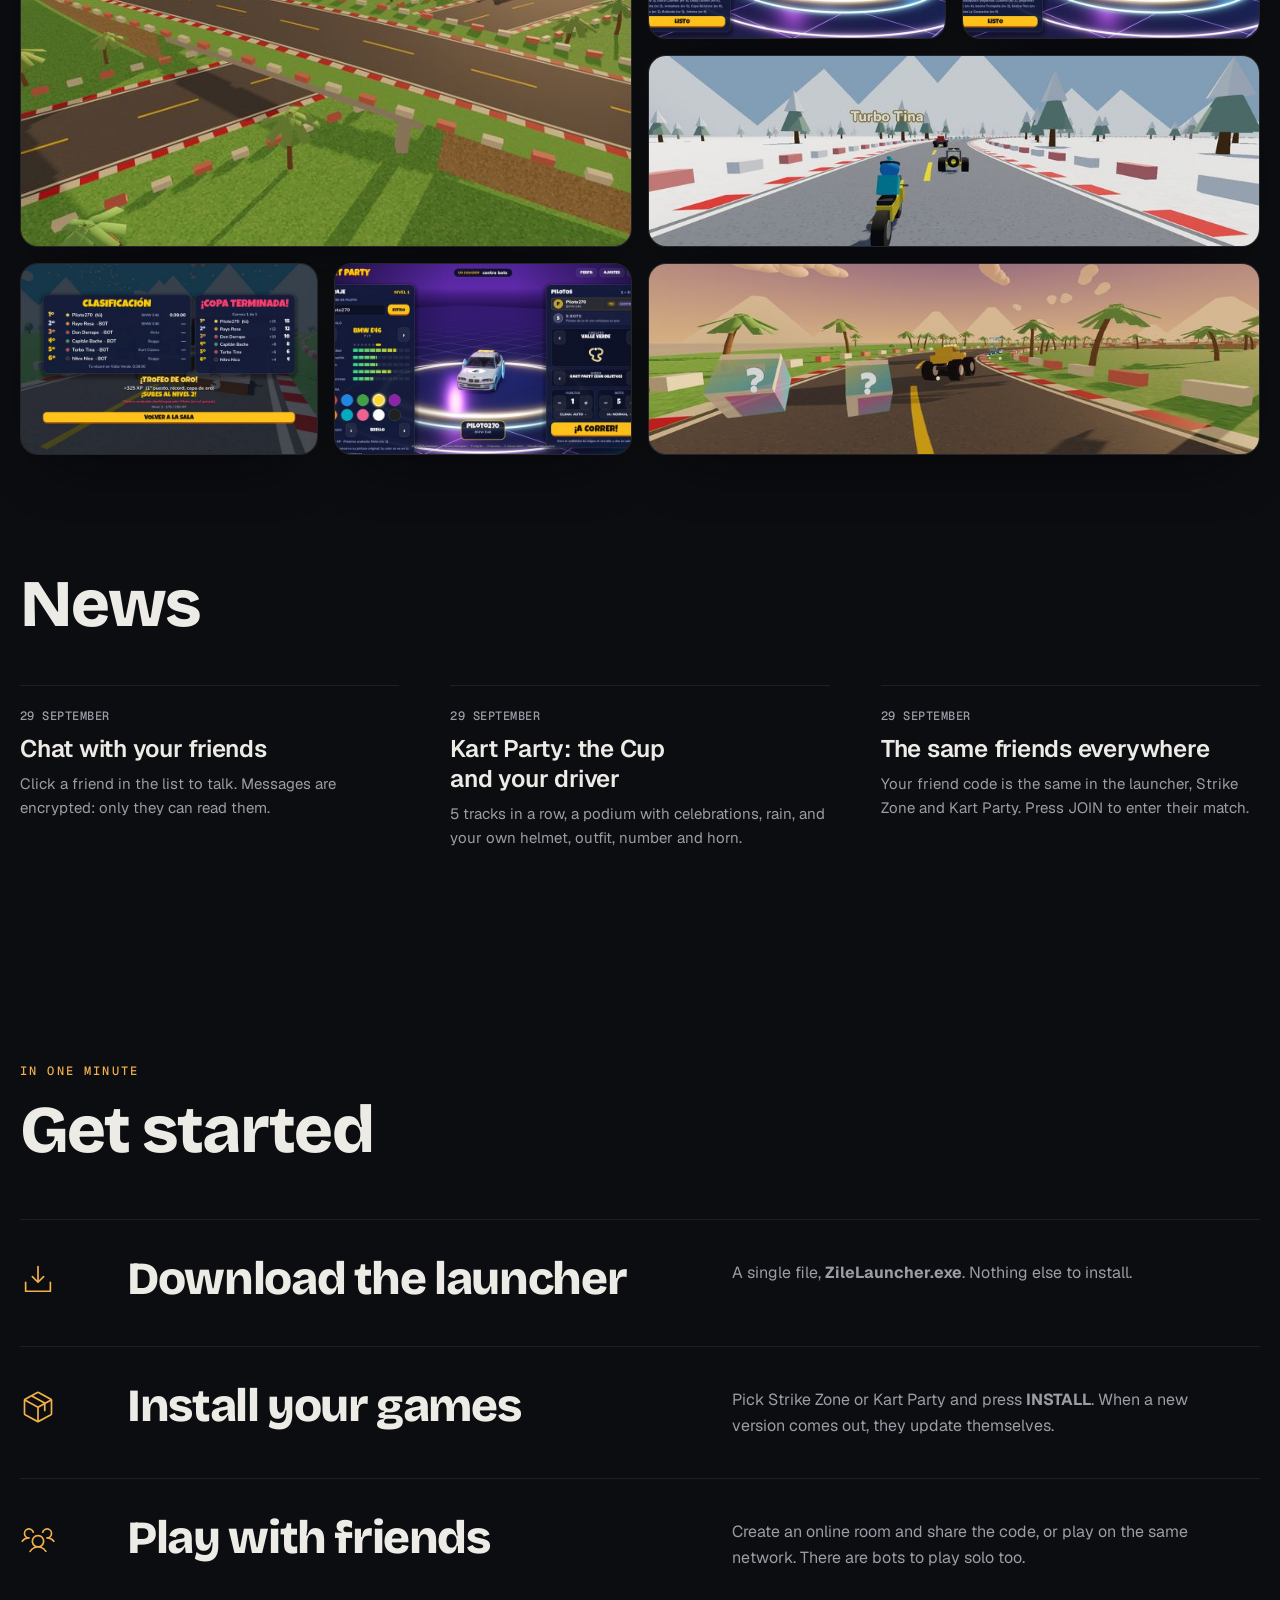
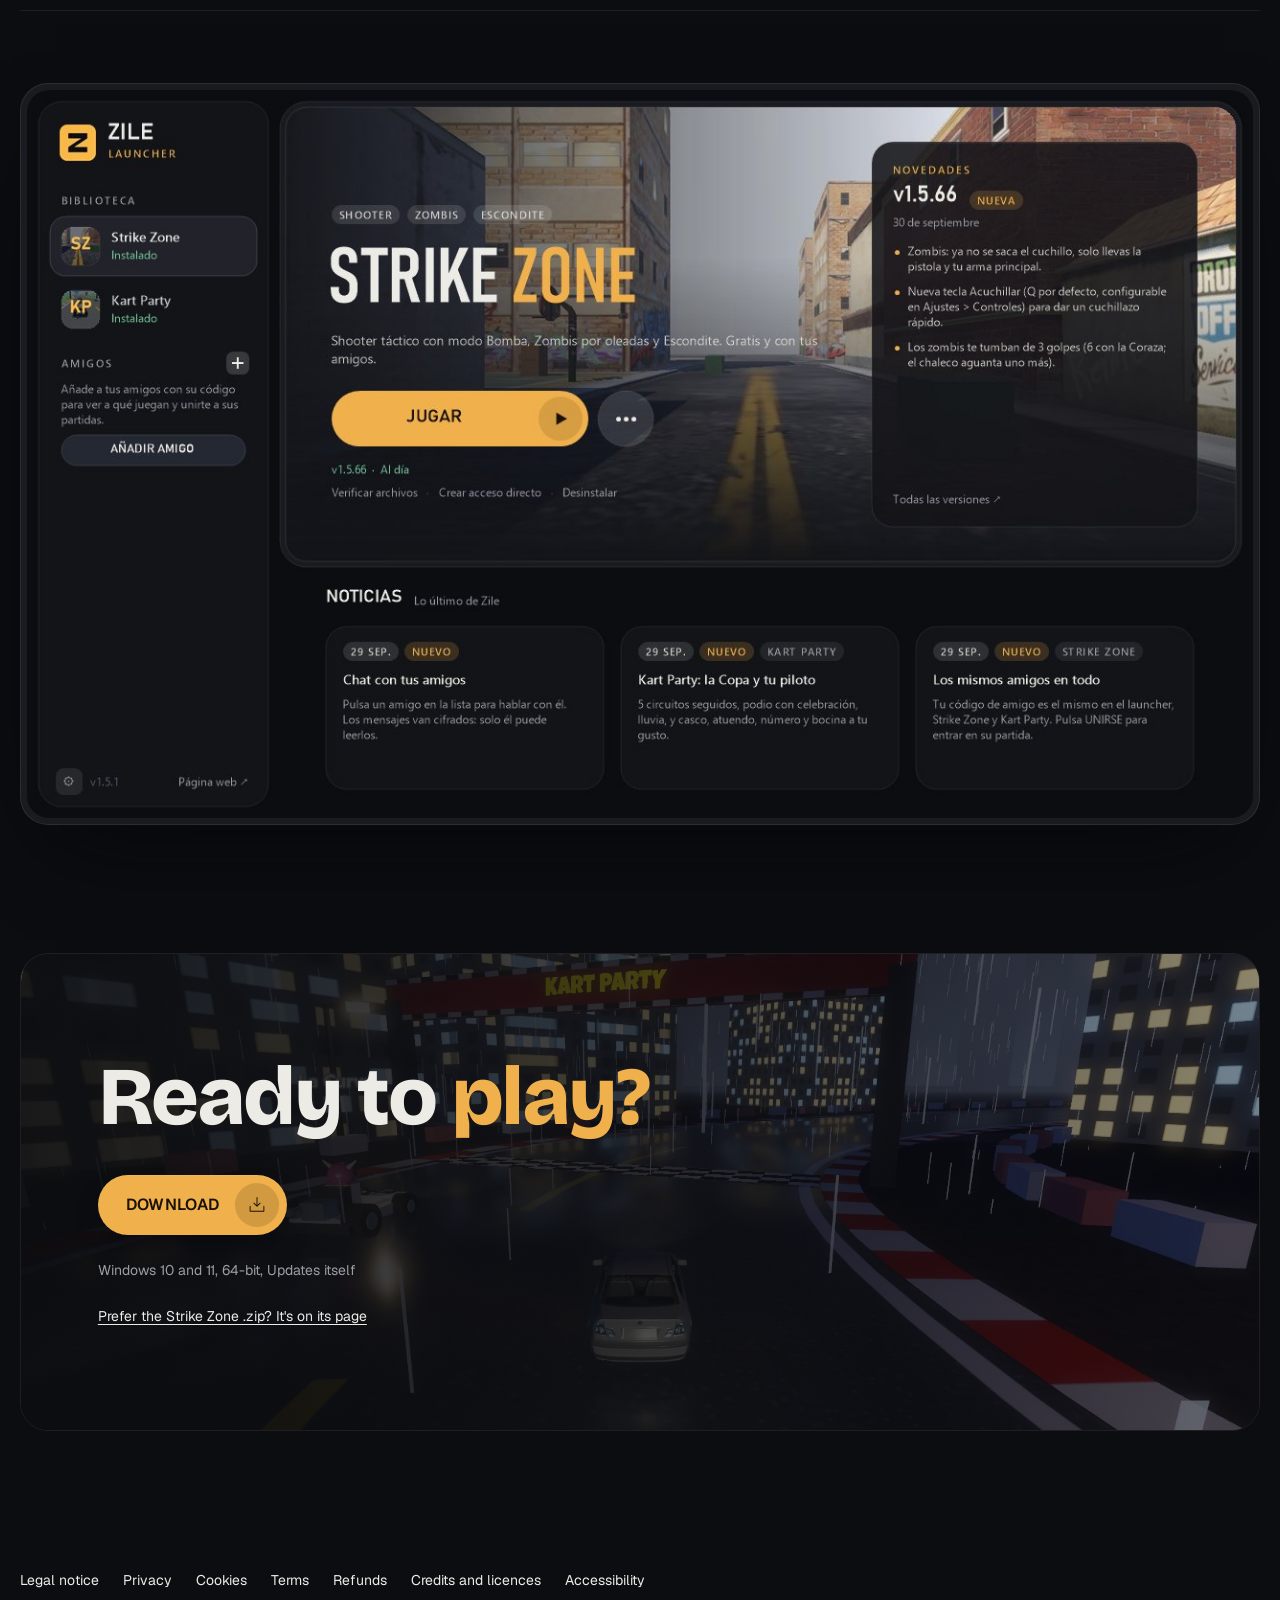
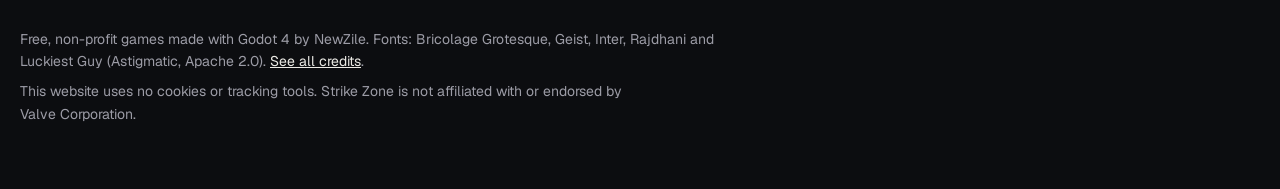
==== commit 56c11389: "Portada: aviso de descarga en el heroe, sin cinta de capturas, menos repeticion Co-Authored-By: Clau" ====
--- a/index.html
+++ b/index.html
@@ -190,6 +190,9 @@
   .d1 { animation-delay: .25s; } .d2 { animation-delay: .4s; }
   @keyframes fadeup { from { opacity: 0; transform: translateY(22px); } to { opacity: 1; transform: none; } }
   .ctas { display: flex; flex-wrap: wrap; gap: 8px 28px; align-items: center; }
+  .hero-note { margin-top: 28px; max-width: 46ch; color: var(--dim); font-size: 14px; line-height: 1.5; }
+  .hero-note p { margin: 0 0 6px; }
+  .hero-note b { color: var(--text); font-weight: 600; }
   .static .hero { min-height: 900px; }
 
   /* Selector de capturas: alterna entre los dos juegos */
@@ -210,7 +213,7 @@
   .pick[aria-pressed="true"] { opacity: 1; background: var(--accent); }
 
   /* ---------- Secciones ---------- */
-  .block { padding: clamp(80px, 11vw, 150px) 0; position: relative; }
+  .block { padding: clamp(72px, 8vw, 112px) 0; position: relative; }
   .head { max-width: 760px; margin: 0 0 clamp(36px, 5vw, 64px); }
   .head h2 { font-size: clamp(38px, 5.2vw, 76px); }
   .head p { color: var(--dim); font-size: 18px; max-width: 58ch; margin: 20px 0 0; }
@@ -254,7 +257,7 @@
   .soon span { color: var(--dim); }
 
   /* Escaparates */
-  .show { padding: clamp(80px, 12vw, 170px) 0; position: relative; }
+  .show { padding: clamp(72px, 9vw, 128px) 0; position: relative; }
   .show + .show { padding-top: 0; }
   .pin { display: grid; grid-template-columns: minmax(0, 5fr) minmax(0, 6fr); gap: clamp(36px, 6vw, 100px); align-items: start; }
   .pin .txt { position: sticky; top: 104px; }
@@ -291,13 +294,6 @@
   .bento .big { grid-column: span 2; grid-row: span 2; }
   .bento .wide { grid-column: span 2; }
 
-  /* Cinta única de capturas: muestra el alcance de los dos juegos */
-  .marquee { overflow: hidden; padding: 0 0 clamp(80px, 11vw, 150px); -webkit-mask-image: linear-gradient(90deg, transparent, #000 7%, #000 93%, transparent); mask-image: linear-gradient(90deg, transparent, #000 7%, #000 93%, transparent); }
-  .track { display: flex; width: max-content; animation: slide 110s linear infinite; }
-  .marquee:hover .track, .marquee:focus-within .track { animation-play-state: paused; }
-  .track .shot { width: 340px; flex: none; margin-right: 20px; }
-  @keyframes slide { to { transform: translateX(-50%); } }
-
   /* Cómo empezar: libro de registro a todo el ancho (otra familia que el escaparate fijado) */
   .steps-head { max-width: 760px; margin-bottom: clamp(32px, 5vw, 56px); }
   .kicker { display: block; margin-bottom: 18px; font: 500 12px var(--font-mono); letter-spacing: .18em; text-transform: uppercase; color: var(--accent); }
@@ -310,7 +306,6 @@
   .step-ic .ic { width: 36px; height: 36px; }
   .steps h3 { font-size: clamp(30px, 3.6vw, 52px); }
   .steps p { margin: 4px 0 0; color: var(--dim); max-width: 46ch; }
-  .tip { margin: 28px 0 0; max-width: 62ch; color: var(--dim); font-size: 15px; }
 
   /* Captura real del launcher */
   .showcase { margin: clamp(40px, 6vw, 72px) 0 0; }
@@ -390,7 +385,6 @@
     .game .body { padding: 22px; }
     .soon { padding: 24px; }
     .ctas .btn { width: 100%; justify-content: space-between; }
-    .track .shot { width: 260px; }
     .logo span { display: none; }
     .stage-bar { flex-wrap: wrap; }
     .steps li { grid-template-columns: minmax(0, 1fr); gap: 16px; }
@@ -415,8 +409,6 @@
     .game:hover, .shot:hover img, .btn:hover .go, .link:hover .ic, .game:hover .more .ic { transform: none; }
     .menu li { transform: none; transition: opacity .3s linear; }
     .menu-btn i { transition: none; }
-    .marquee { overflow-x: auto; -webkit-mask-image: none; mask-image: none; }
-    .track { animation: none; }
   }
 </style>
 </head>
@@ -471,6 +463,10 @@
         </a>
         <a class="link" href="#juegos"><span data-i18n="hero_see">VER LOS JUEGOS</span><svg class="ic" aria-hidden="true"><use href="#i-arrow-right"/></svg></a>
       </div>
+      <div class="hero-note rise d2">
+        <p data-i18n="hero_fine">Windows 10 y 11, 64 bits, se actualiza solo</p>
+        <p data-i18n="tip">Si Windows avisa de que “protegió su PC”, pulsa <b>Más información → Ejecutar de todas formas</b>. Los juegos son gratis y no tienen anuncios ni compras.</p>
+      </div>
     </div>
     <div class="stage rise d2" id="mock">
       <div class="bezel"><div class="core">
@@ -513,7 +509,6 @@
               <div class="meta"><span class="ok" data-i18n="available">DISPONIBLE</span><span>SHOOTER</span><span class="ver" id="ver-sz" hidden></span></div>
               <h3>Strike <span>Zone</span></h3>
               <p data-i18n="sz_card">Shooter táctico con modo Bomba, Zombis por oleadas y Escondite (Prop Hunt). Rangos, skins, clanes y bots listos.</p>
-              <div class="tags"><span data-i18n="t_zombies">Zombis</span><span data-i18n="t_hide">Escondite</span><span data-i18n="t_bomb">Modo Bomba</span><span data-i18n="t_clans">Clanes</span></div>
               <span class="more"><span data-i18n="discover">DESCÚBRELO</span><svg class="ic" aria-hidden="true"><use href="#i-arrow-right"/></svg></span>
             </div>
           </div>
@@ -525,7 +520,6 @@
               <div class="meta"><span class="ok" data-i18n="available">DISPONIBLE</span><span data-i18n="t_racing">CARRERAS</span><span class="ver" id="ver-kp" hidden></span></div>
               <h3>Kart <span>Party</span></h3>
               <p data-i18n="kp_card">Carreras locas de karts: derrapes con mini-turbo, plátanos y caparazones, copas con podio, lluvia y tu propio piloto.</p>
-              <div class="tags"><span data-i18n="t_5tracks">5 circuitos</span><span data-i18n="t_cup">Copa y podio</span><span data-i18n="t_pilot">Tu piloto</span><span data-i18n="t_online">Online</span></div>
               <span class="more"><span data-i18n="discover">DESCÚBRELO</span><svg class="ic" aria-hidden="true"><use href="#i-arrow-right"/></svg></span>
             </div>
           </div>
@@ -593,10 +587,6 @@
     </div>
   </section>
 
-  <section class="marquee" aria-label="Capturas de los dos juegos" data-i18n-aria="marquee_label">
-    <div class="track" id="track1"></div>
-  </section>
-
   <section class="block news" id="novedades" hidden>
     <div class="wrap">
       <h2 data-i18n="news_title">Novedades</h2>
@@ -618,7 +608,6 @@
       <figure class="showcase rv">
         <div class="bezel"><div class="core"><img src="img/launcher.jpg" srcset="img/launcher_s.jpg 800w, img/launcher.jpg 1280w" sizes="(min-width: 1000px) 1200px, 92vw" width="1280" height="760" alt="El Zile Launcher: la biblioteca con Strike Zone y Kart Party, el botón JUGAR y las novedades de la última versión" loading="lazy"></div></div>
       </figure>
-      <p class="tip rv" data-i18n="tip">Si Windows avisa de que “protegió su PC”, pulsa <b>Más información → Ejecutar de todas formas</b>. Los juegos son gratis y no tienen anuncios ni compras.</p>
 
       <div class="final rv">
         <img class="bgimg" src="img/kp_noche.jpg" alt="" loading="lazy">
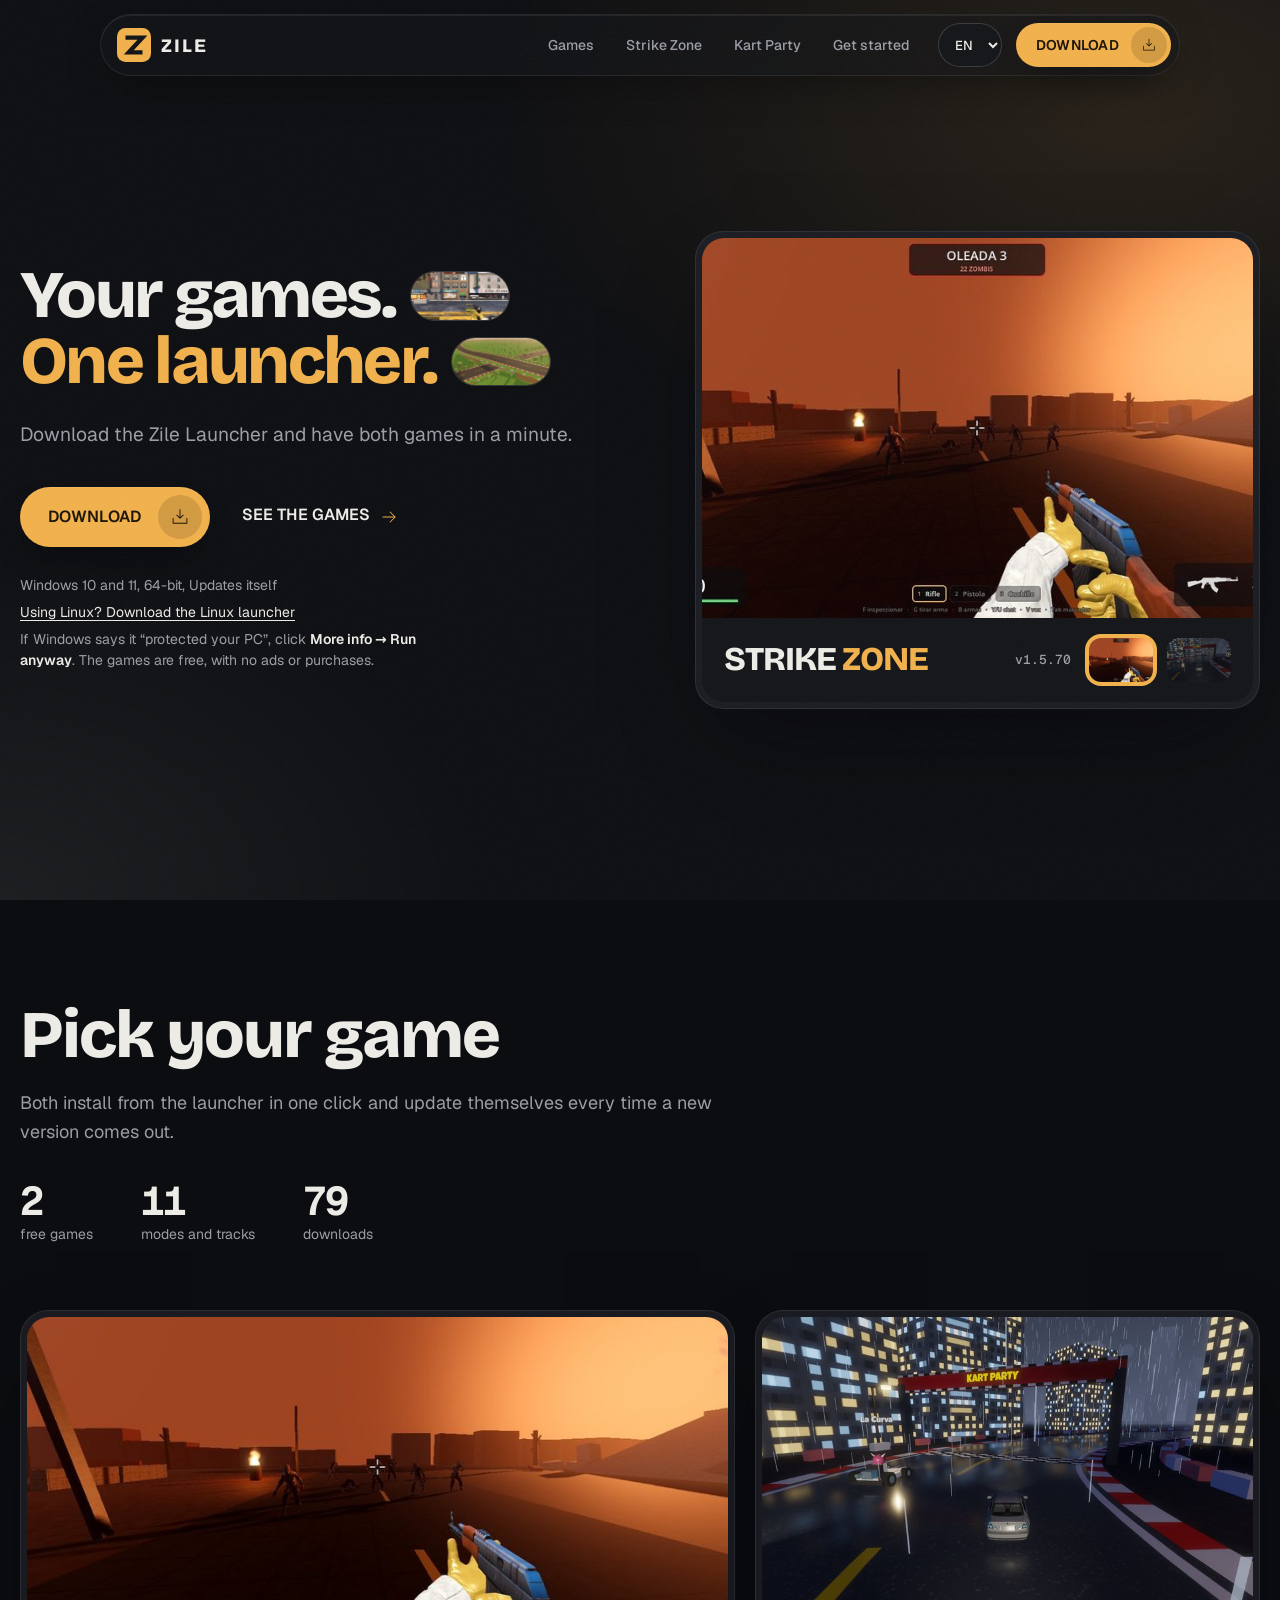
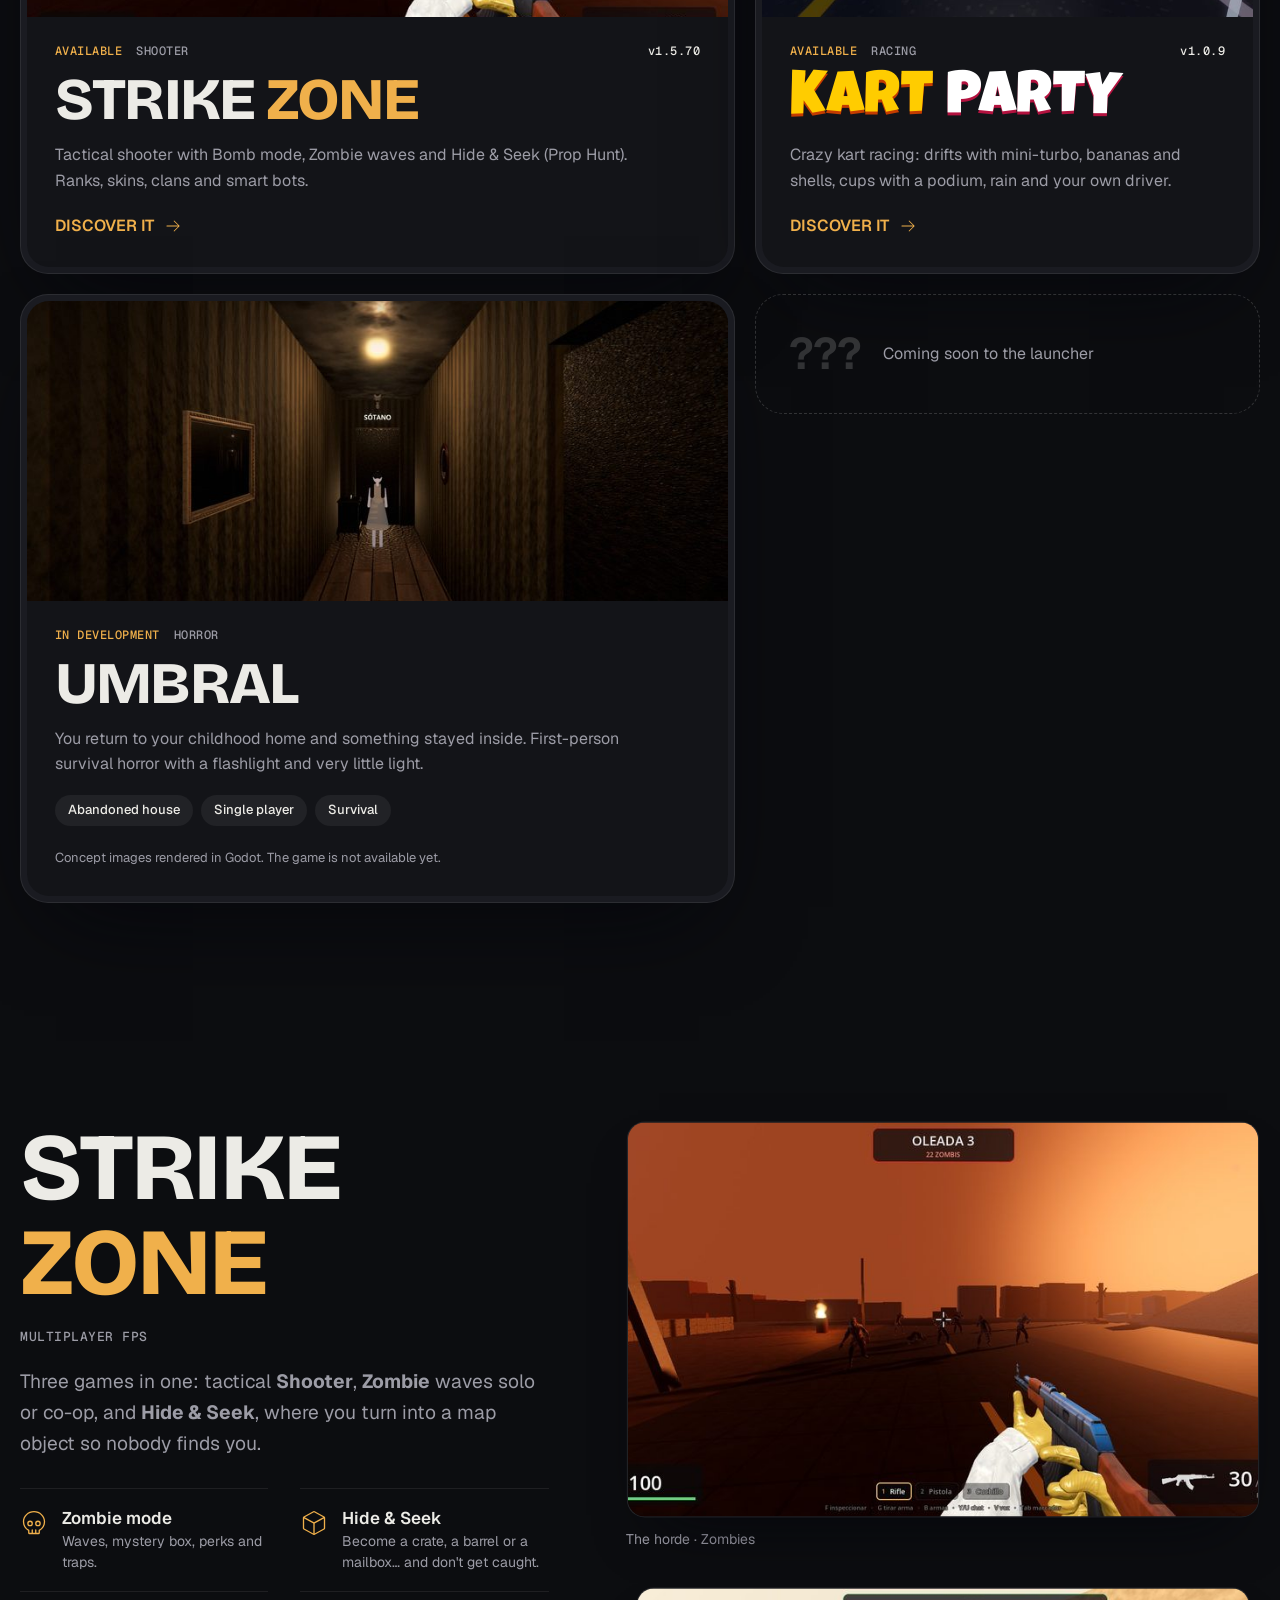
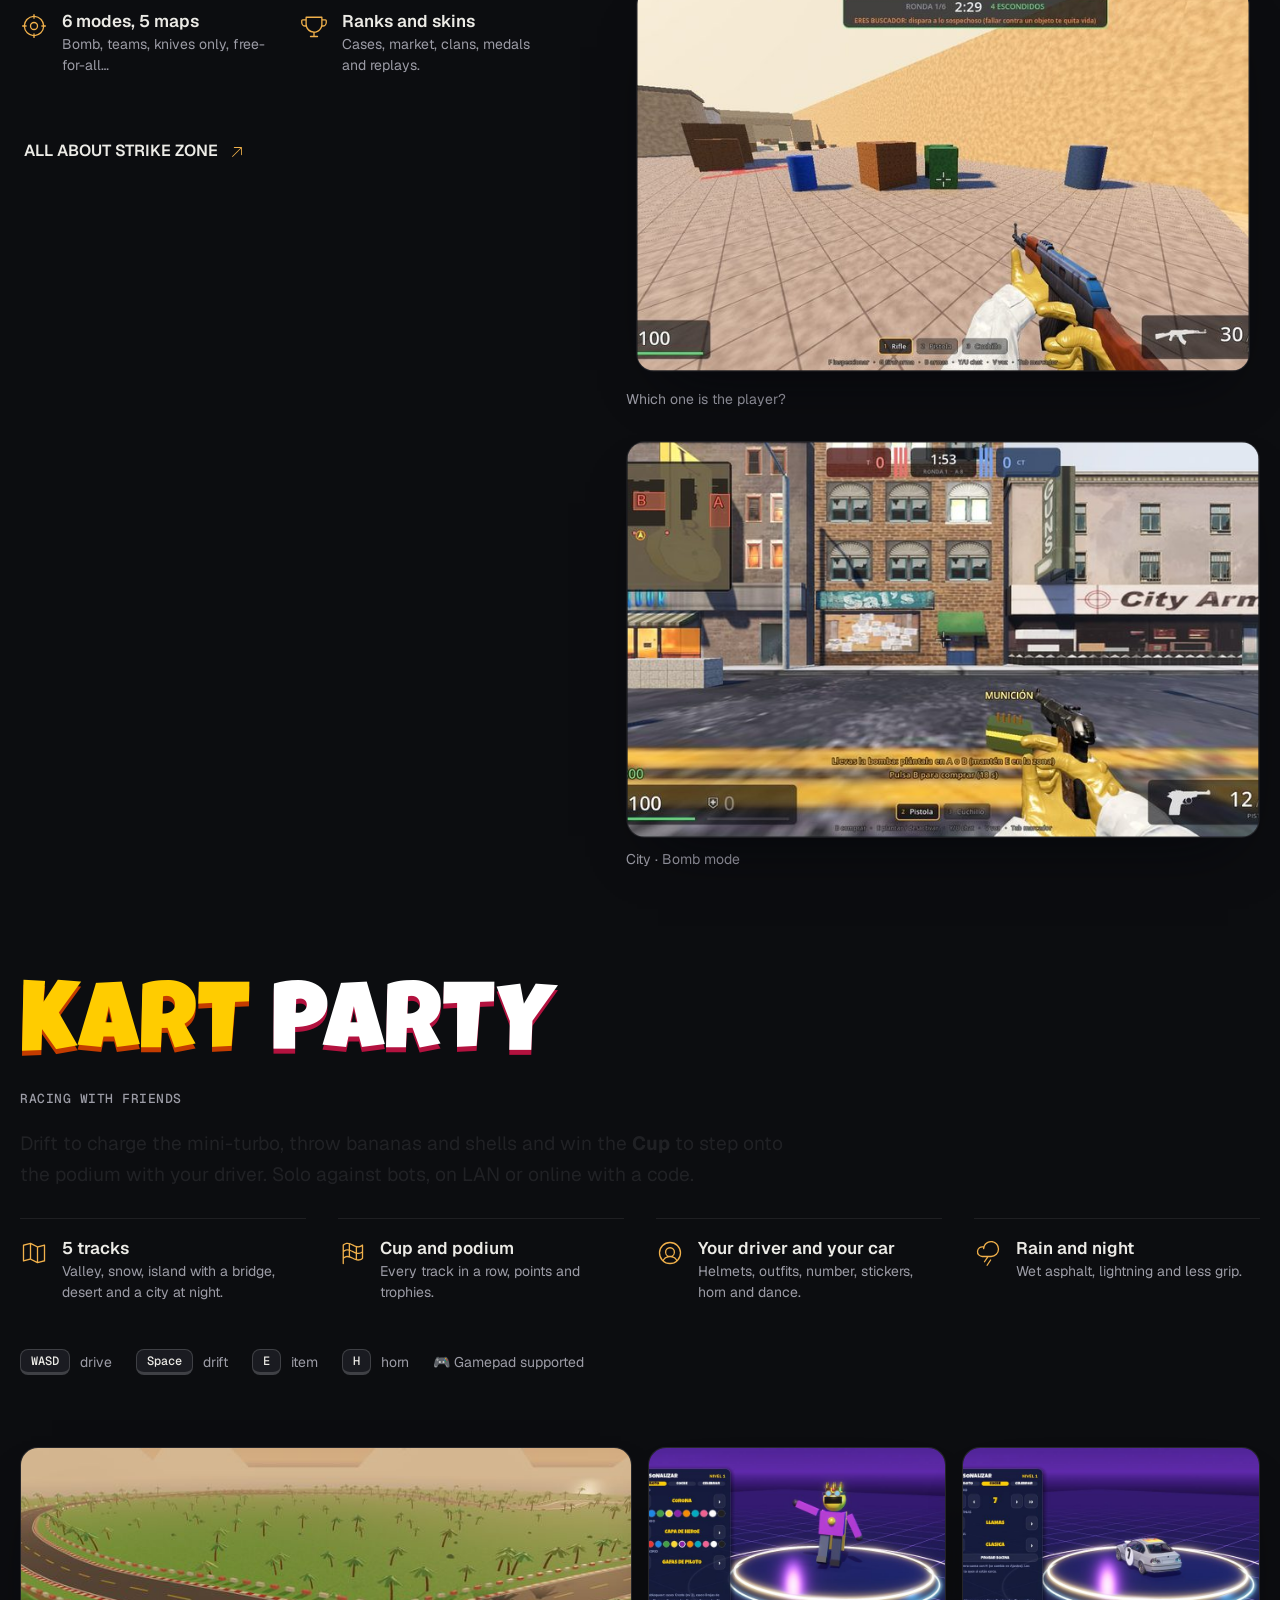
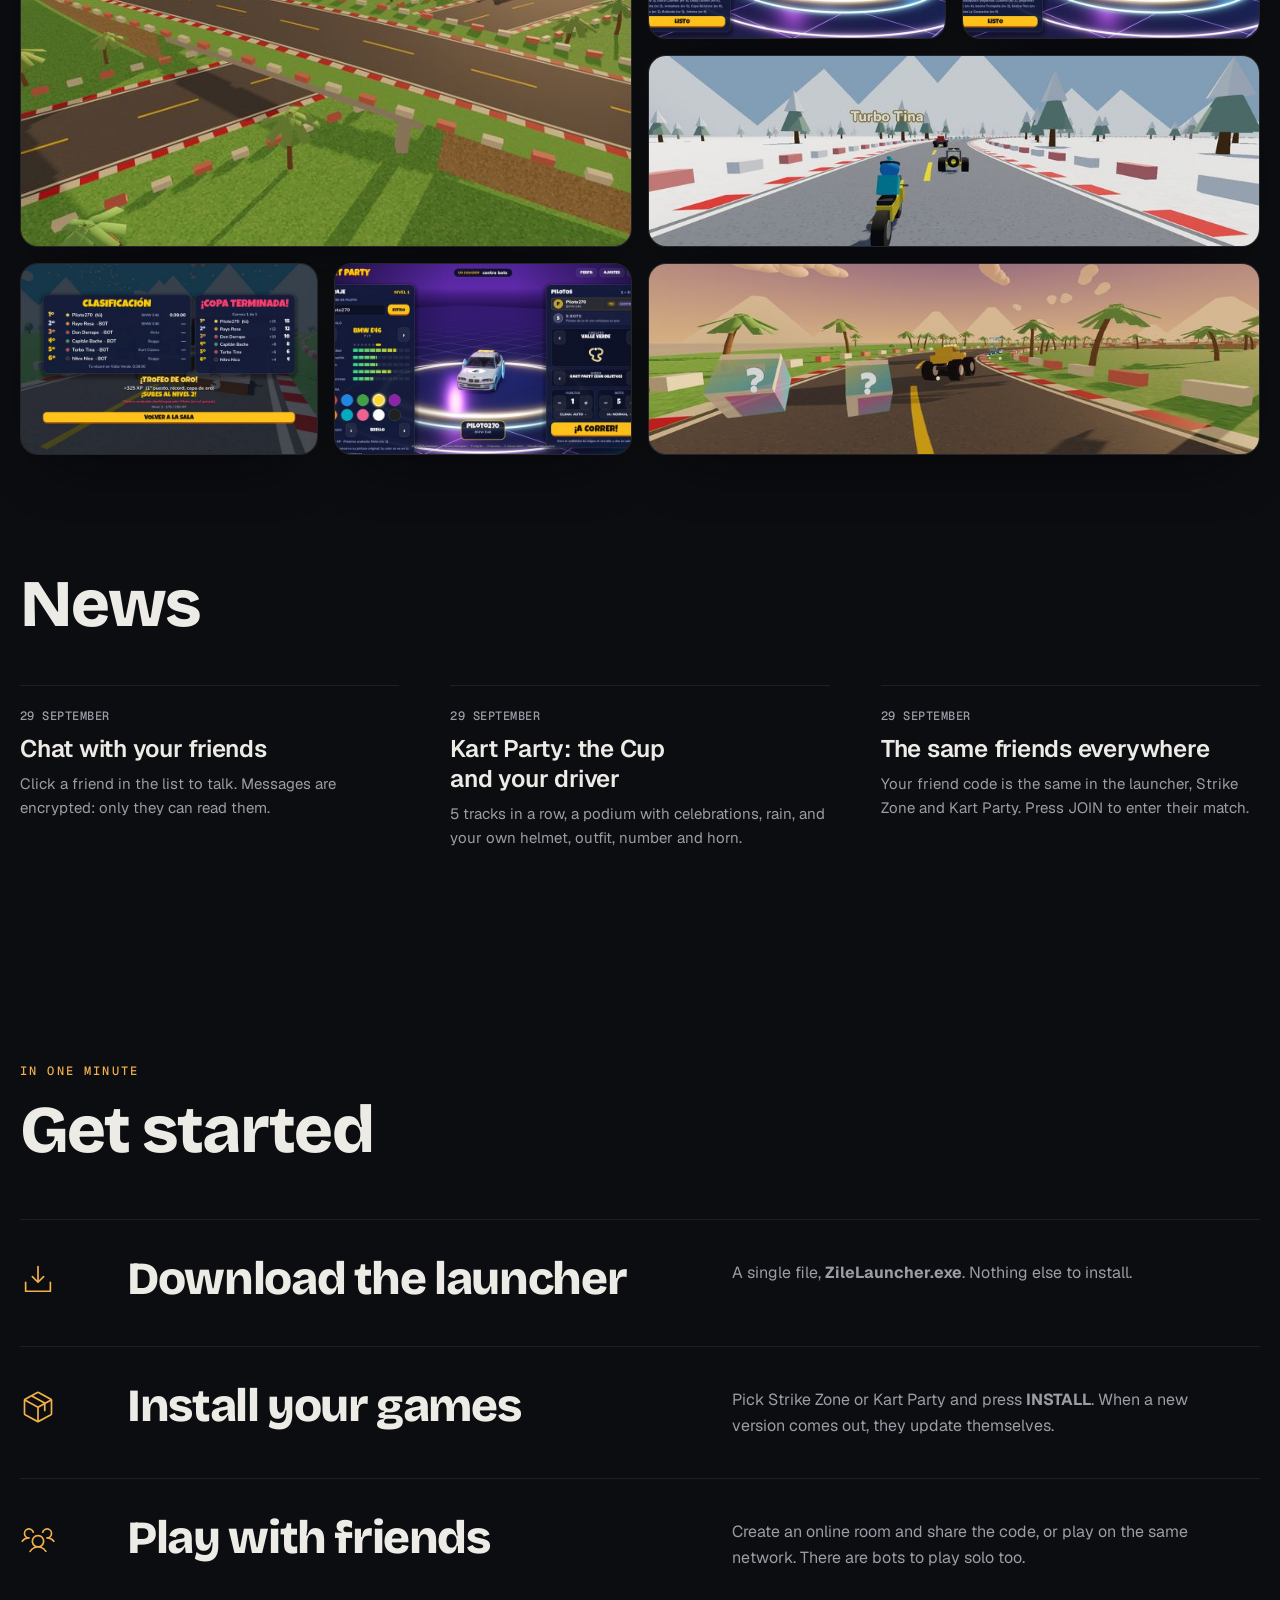
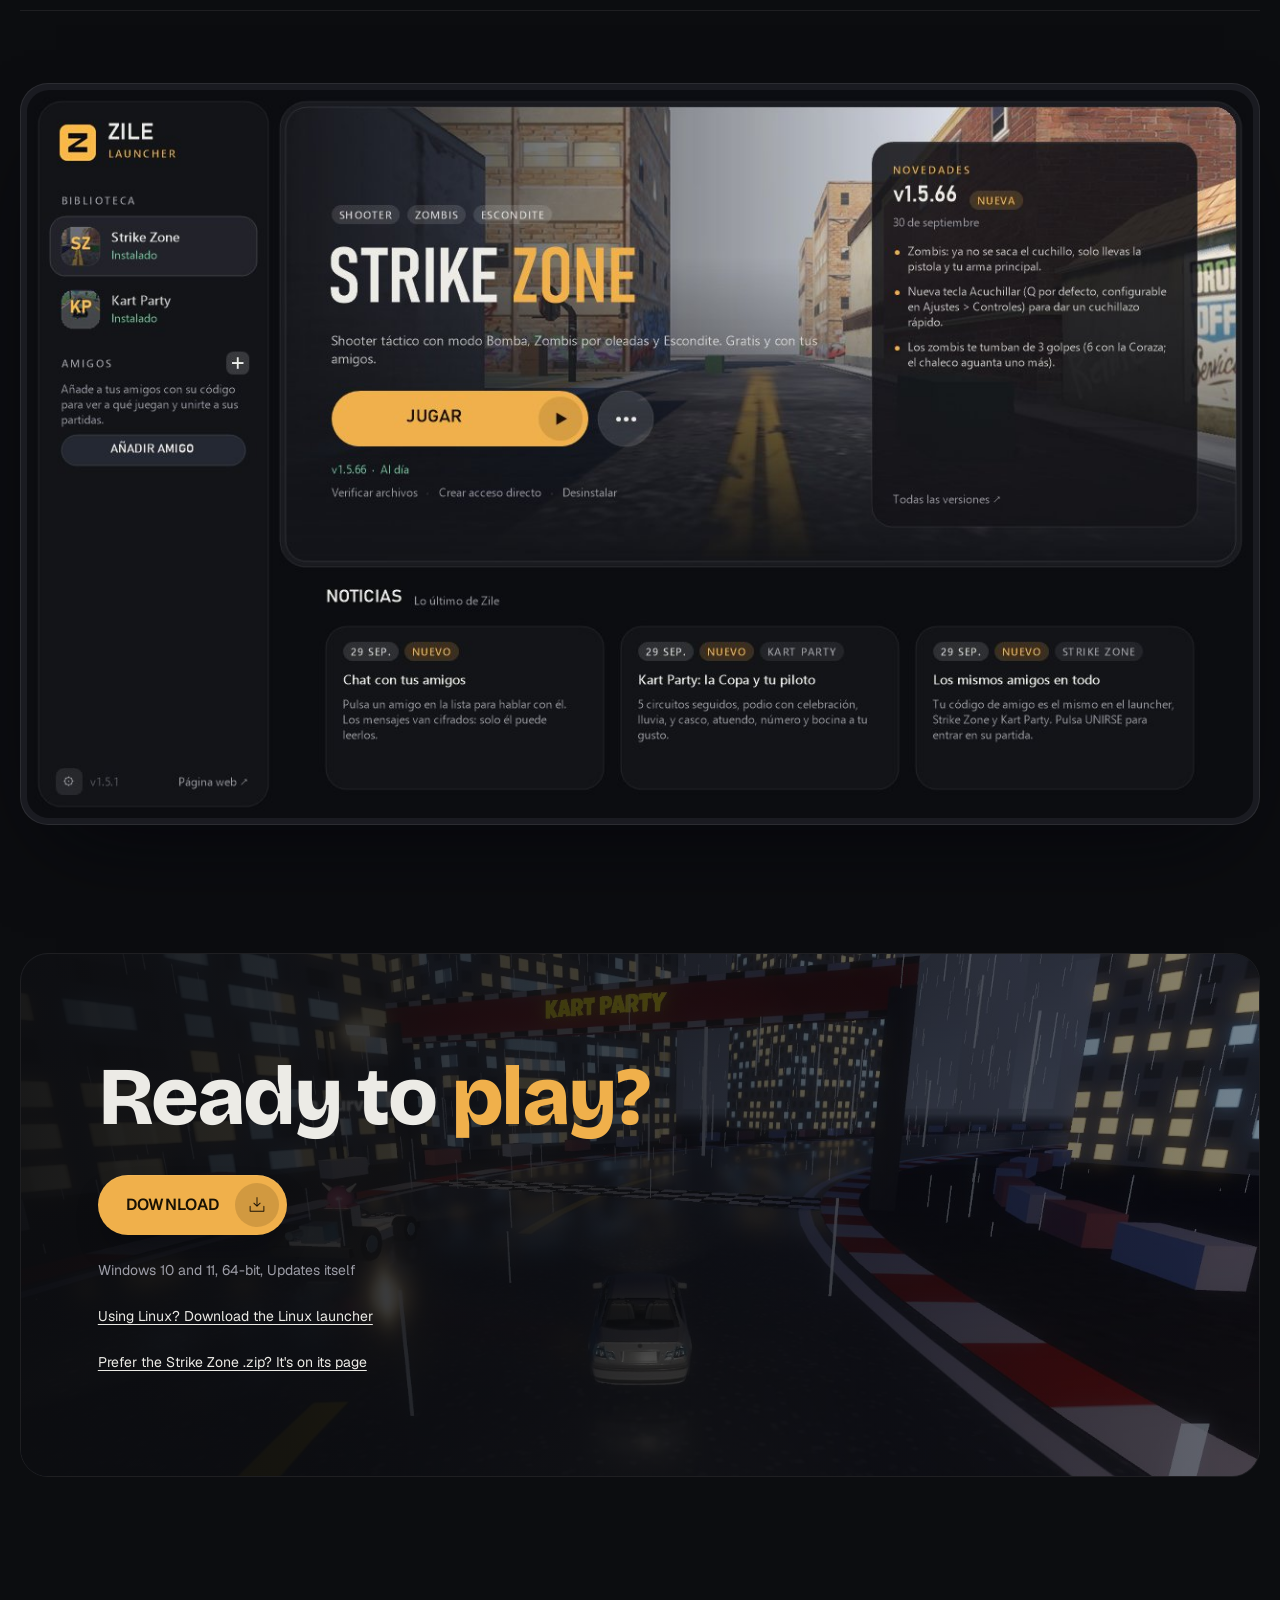
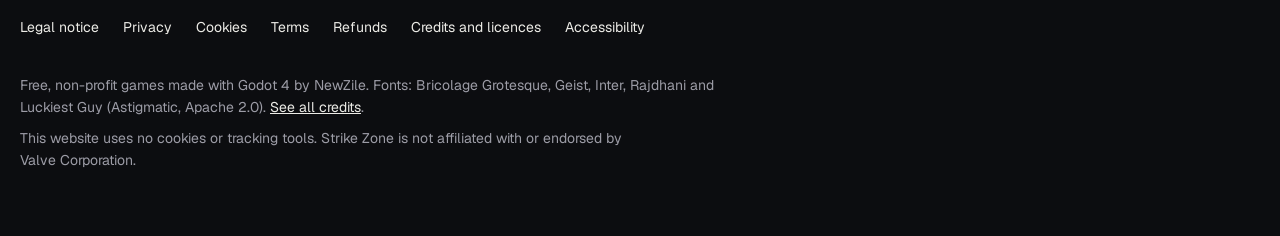
==== commit 3f27a4aa: "Descarga del launcher para Linux" ====
--- a/index.html
+++ b/index.html
@@ -330,6 +330,7 @@
   .final h2 .hl { color: var(--accent); }
   .fine { color: var(--dim); font-size: 14px; margin: 24px 0 0; }
   .fine a { color: var(--text); text-underline-offset: 3px; }
+  .dl-linux { color: var(--text); text-underline-offset: 3px; }
 
   footer { padding: 24px 0 56px; color: var(--dim); font-size: 14px; }
   footer nav ul { list-style: none; padding: 0; margin: 0 0 24px; display: flex; flex-wrap: wrap; gap: 4px 24px; }
@@ -465,6 +466,7 @@
       </div>
       <div class="hero-note rise d2">
         <p data-i18n="hero_fine">Windows 10 y 11, 64 bits, se actualiza solo</p>
+        <p><a class="dl-linux" href="https://github.com/NewZile/arena-fps/releases/download/launcher/ZileLauncher-linux.tar.gz" data-i18n="dl_linux">¿Usas Linux? Descarga el launcher para Linux</a></p>
         <p data-i18n="tip">Si Windows avisa de que “protegió su PC”, pulsa <b>Más información → Ejecutar de todas formas</b>. Los juegos son gratis y no tienen anuncios ni compras.</p>
       </div>
     </div>
@@ -617,6 +619,7 @@
           <span class="go"><svg class="ic" aria-hidden="true"><use href="#i-download-simple"/></svg></span>
         </a>
         <p class="fine" data-i18n="hero_fine">Windows 10 y 11, 64 bits, se actualiza solo</p>
+        <p class="fine"><a class="dl-linux" href="https://github.com/NewZile/arena-fps/releases/download/launcher/ZileLauncher-linux.tar.gz" data-i18n="dl_linux">¿Usas Linux? Descarga el launcher para Linux</a></p>
         <p class="fine"><a href="strikezone.html" data-i18n="zip_link">¿Prefieres el .zip de Strike Zone? Está en su página</a></p>
       </div>
     </div>
